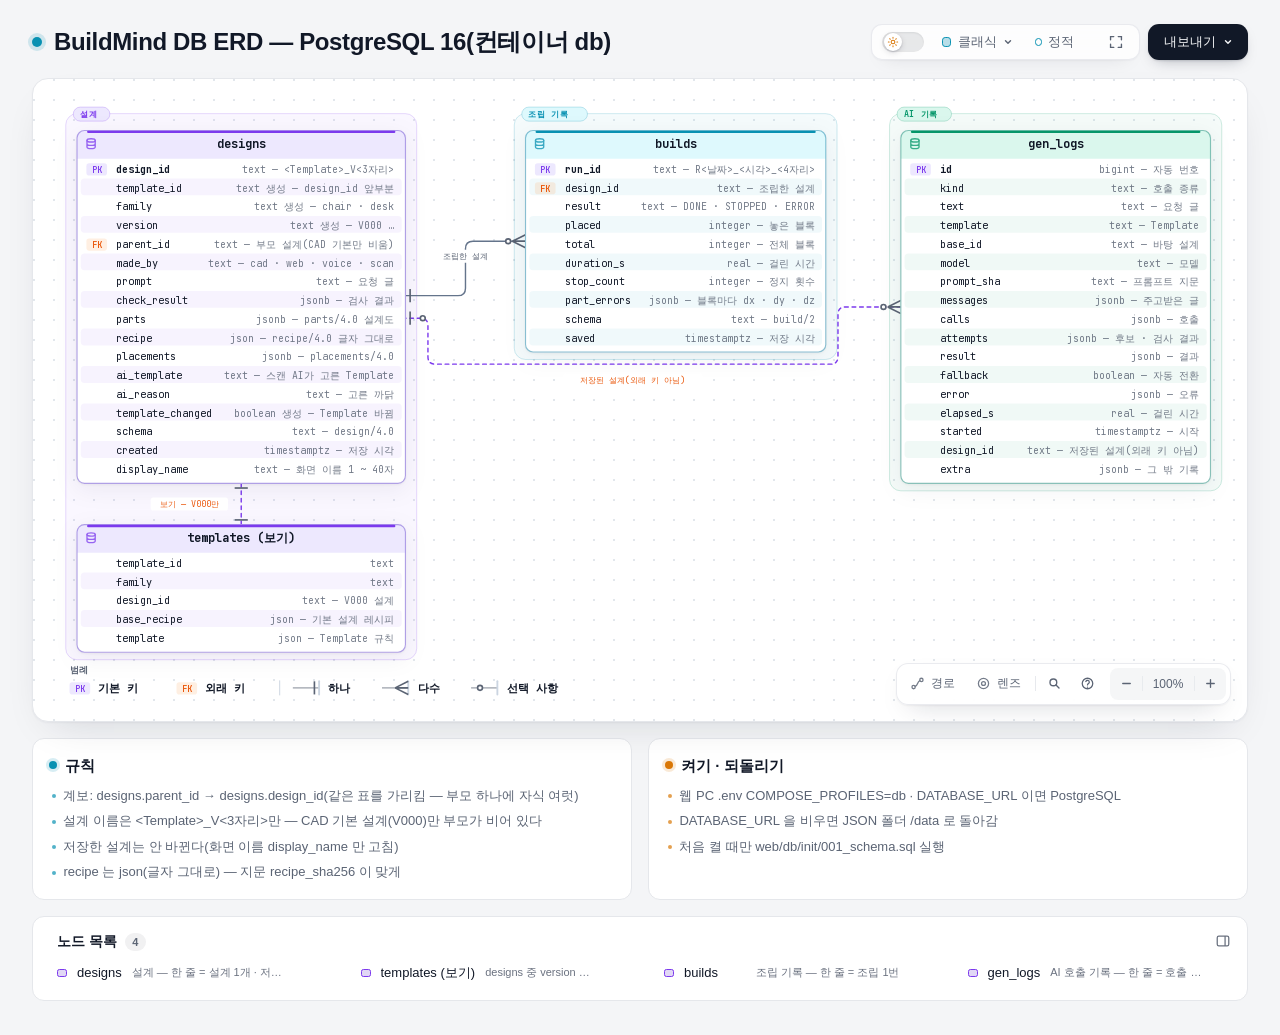
==== docs/images/archify/DB_ERD_v1_101519.html @ 55f2cf5f "docs: 아키파이(archify) 그림 3장 — 시스템 아키텍처(노드 · 토픽) · DB ERD · MQTT 토픽 흐름 (10/15 19시대 PL 승인) 브라우저로 여는 인터랙티" ====
<!DOCTYPE html>
<html lang="ko" data-theme="dark" data-preset="classic">
<head>
  <meta charset="UTF-8">
  <meta name="viewport" content="width=device-width, initial-scale=1.0">
  <meta name="generator" content="archify 3.1.0">
  <meta name="archify-reader-contract" content="declared-wide-v1">
  <title>BuildMind DB ERD — PostgreSQL 16(컨테이너 db) 다이어그램</title>
  <script>
    // Resolve the theme before first paint so light-preference users don't
    // see a dark flash. The toolbar script below re-applies with UI state.
    (function () {
      try {
        var theme = null;
        try {
          var param = new URLSearchParams(window.location.search).get('theme');
          if (param === 'light' || param === 'dark') theme = param;
          if (new URLSearchParams(window.location.search).get('embed') === '1') {
            document.documentElement.setAttribute('data-embed', 'true');
          }
          if (new URLSearchParams(window.location.search).get('present') === '1') {
            document.documentElement.setAttribute('data-present', 'true');
          }
        } catch (_) {}
        if (!theme) {
          try { theme = localStorage.getItem('archify-theme'); } catch (_) {}
        }
        if (theme !== 'light' && theme !== 'dark') {
          theme = window.matchMedia('(prefers-color-scheme: light)').matches ? 'light' : 'dark';
        }
        document.documentElement.setAttribute('data-theme', theme);
      } catch (_) {}
    })();
  </script>
  <style id="archify-fonts">
/*
JetBrains Mono variable WOFF2 subsets from Google Fonts service revision v24.
These fixed bytes are shared by the viewer and its SVG/raster exports.
No local() source: an installed copy must not override the bundled font.
Uncovered characters (including CJK) still use the system fallback stack.
Upstream: https://github.com/JetBrains/JetBrainsMono

cyrillic-ext    1664 bytes  sha256 9343de2ca5d9549f792e7962375af8efb0f320c7643bfd36c884b5a30e5c396f
cyrillic        8892 bytes  sha256 4995a9a43ac659ec32fcd8b463755cd6a07b31a6e6b3894a6a153b661cf490e2
greek           6800 bytes  sha256 49c3da6c9a2b279b0f1f860f5cfb1f5dc38d88a5c7be9c9b1837bbc4e3db6111
vietnamese      5872 bytes  sha256 d44eb1936043a56038eb02dd70b243f379bef65783f94ec12f277550720411f1
latin-ext      11596 bytes  sha256 9c38cb2d0d2d93c1ee6e21fa78db76f13ea7e15e15cc64214c7ca89b6aaa35c4
latin          31340 bytes  sha256 2c32b9b3ee358c119e210f6f5195f9bd34894d78a785ff2e95d60e718e400af4

Copyright 2020 The JetBrains Mono Project Authors (https://github.com/JetBrains/JetBrainsMono)

This Font Software is licensed under the SIL Open Font License, Version 1.1.
This license is copied below, and is also available with a FAQ at:
https://openfontlicense.org


-----------------------------------------------------------
SIL OPEN FONT LICENSE Version 1.1 - 26 February 2007
-----------------------------------------------------------

PREAMBLE
The goals of the Open Font License (OFL) are to stimulate worldwide
development of collaborative font projects, to support the font creation
efforts of academic and linguistic communities, and to provide a free and
open framework in which fonts may be shared and improved in partnership
with others.

The OFL allows the licensed fonts to be used, studied, modified and
redistributed freely as long as they are not sold by themselves. The
fonts, including any derivative works, can be bundled, embedded,
redistributed and/or sold with any software provided that any reserved
names are not used by derivative works. The fonts and derivatives,
however, cannot be released under any other type of license. The
requirement for fonts to remain under this license does not apply
to any document created using the fonts or their derivatives.

DEFINITIONS
"Font Software" refers to the set of files released by the Copyright
Holder(s) under this license and clearly marked as such. This may
include source files, build scripts and documentation.

"Reserved Font Name" refers to any names specified as such after the
copyright statement(s).

"Original Version" refers to the collection of Font Software components as
distributed by the Copyright Holder(s).

"Modified Version" refers to any derivative made by adding to, deleting,
or substituting -- in part or in whole -- any of the components of the
Original Version, by changing formats or by porting the Font Software to a
new environment.

"Author" refers to any designer, engineer, programmer, technical
writer or other person who contributed to the Font Software.

PERMISSION & CONDITIONS
Permission is hereby granted, free of charge, to any person obtaining
a copy of the Font Software, to use, study, copy, merge, embed, modify,
redistribute, and sell modified and unmodified copies of the Font
Software, subject to the following conditions:

1) Neither the Font Software nor any of its individual components,
in Original or Modified Versions, may be sold by itself.

2) Original or Modified Versions of the Font Software may be bundled,
redistributed and/or sold with any software, provided that each copy
contains the above copyright notice and this license. These can be
included either as stand-alone text files, human-readable headers or
in the appropriate machine-readable metadata fields within text or
binary files as long as those fields can be easily viewed by the user.

3) No Modified Version of the Font Software may use the Reserved Font
Name(s) unless explicit written permission is granted by the corresponding
Copyright Holder. This restriction only applies to the primary font name as
presented to the users.

4) The name(s) of the Copyright Holder(s) or the Author(s) of the Font
Software shall not be used to promote, endorse or advertise any
Modified Version, except to acknowledge the contribution(s) of the
Copyright Holder(s) and the Author(s) or with their explicit written
permission.

5) The Font Software, modified or unmodified, in part or in whole,
must be distributed entirely under this license, and must not be
distributed under any other license. The requirement for fonts to
remain under this license does not apply to any document created
using the Font Software.

TERMINATION
This license becomes null and void if any of the above conditions are
not met.

DISCLAIMER
THE FONT SOFTWARE IS PROVIDED "AS IS", WITHOUT WARRANTY OF ANY KIND,
EXPRESS OR IMPLIED, INCLUDING BUT NOT LIMITED TO ANY WARRANTIES OF
MERCHANTABILITY, FITNESS FOR A PARTICULAR PURPOSE AND NONINFRINGEMENT
OF COPYRIGHT, PATENT, TRADEMARK, OR OTHER RIGHT. IN NO EVENT SHALL THE
COPYRIGHT HOLDER BE LIABLE FOR ANY CLAIM, DAMAGES OR OTHER LIABILITY,
INCLUDING ANY GENERAL, SPECIAL, INDIRECT, INCIDENTAL, OR CONSEQUENTIAL
DAMAGES, WHETHER IN AN ACTION OF CONTRACT, TORT OR OTHERWISE, ARISING
FROM, OUT OF THE USE OR INABILITY TO USE THE FONT SOFTWARE OR FROM
OTHER DEALINGS IN THE FONT SOFTWARE.
*/
    /* cyrillic-ext */
    @font-face { font-family: 'JetBrains Mono'; font-style: normal; font-weight: 400 800; font-display: swap;
      src: url([data-uri]) format('woff2');
      unicode-range: U+0460-052F, U+1C80-1C8A, U+20B4, U+2DE0-2DFF, U+A640-A69F, U+FE2E-FE2F; }
    /* cyrillic */
    @font-face { font-family: 'JetBrains Mono'; font-style: normal; font-weight: 400 800; font-display: swap;
      src: url([data-uri]) format('woff2');
      unicode-range: U+0301, U+0400-045F, U+0490-0491, U+04B0-04B1, U+2116; }
    /* greek */
    @font-face { font-family: 'JetBrains Mono'; font-style: normal; font-weight: 400 800; font-display: swap;
      src: url([data-uri]) format('woff2');
      unicode-range: U+0370-0377, U+037A-037F, U+0384-038A, U+038C, U+038E-03A1, U+03A3-03FF; }
    /* vietnamese */
    @font-face { font-family: 'JetBrains Mono'; font-style: normal; font-weight: 400 800; font-display: swap;
      src: url([data-uri]) format('woff2');
      unicode-range: U+0102-0103, U+0110-0111, U+0128-0129, U+0168-0169, U+01A0-01A1, U+01AF-01B0, U+0300-0301, U+0303-0304, U+0308-0309, U+0323, U+0329, U+1EA0-1EF9, U+20AB; }
    /* latin-ext */
    @font-face { font-family: 'JetBrains Mono'; font-style: normal; font-weight: 400 800; font-display: swap;
      src: url([data-uri]) format('woff2');
      unicode-range: U+0100-02BA, U+02BD-02C5, U+02C7-02CC, U+02CE-02D7, U+02DD-02FF, U+0304, U+0308, U+0329, U+1D00-1DBF, U+1E00-1E9F, U+1EF2-1EFF, U+2020, U+20A0-20AB, U+20AD-20C0, U+2113, U+2C60-2C7F, U+A720-A7FF; }
    /* latin */
    @font-face { font-family: 'JetBrains Mono'; font-style: normal; font-weight: 400 800; font-display: swap;
      src: url([data-uri]) format('woff2');
      unicode-range: U+0000-00FF, U+0131, U+0152-0153, U+02BB-02BC, U+02C6, U+02DA, U+02DC, U+0304, U+0308, U+0329, U+2000-206F, U+20AC, U+2122, U+2191, U+2193, U+2212, U+2215, U+FEFF, U+FFFD; }
  </style>
  <style>
    /* ==========================================================
       THEME VARIABLES — switch by toggling [data-theme] on <html>
       ========================================================== */
    :root,
    [data-theme="dark"] {
      --bg: #020617;
      --grid: #1e293b;
      --canvas-dot: rgba(148, 163, 184, 0.16);
      --text: #ffffff;
      --text-muted: #94a3b8;
      --text-dim: #475569;
      /* UI chrome and menu hints need more contrast than SVG .t-dim accents */
      --text-faint: #7d8da1;

      --panel: rgba(15, 23, 42, 0.5);
      --panel-border: #1e293b;
      --lane-fill: rgba(15, 23, 42, 0.22);
      --lane-stroke: #334155;

      --arrow: #94a3b8;
      --arrow-emphasis: #34d399;

      /* Opaque mask color used behind semi-transparent component fills
         so the arrows drawn underneath are properly hidden. */
      --mask: #0f172a;

      --frontend-fill:    rgba(8, 51, 68, 0.4);
      --frontend-stroke:  #22d3ee;
      --backend-fill:     rgba(6, 78, 59, 0.4);
      --backend-stroke:   #34d399;
      --database-fill:    rgba(76, 29, 149, 0.4);
      --database-stroke:  #a78bfa;
      --cloud-fill:       rgba(120, 53, 15, 0.3);
      --cloud-stroke:     #fbbf24;
      --security-fill:    rgba(136, 19, 55, 0.4);
      --security-stroke:  #fb7185;
      --messagebus-fill:  rgba(251, 146, 60, 0.3);
      --messagebus-stroke:#fb923c;
      --external-fill:    rgba(30, 41, 59, 0.5);
      --external-stroke:  #94a3b8;

      --toolbar-bg:       rgba(15, 23, 42, 0.8);
      --toolbar-border:   #334155;
      --toolbar-text:     #e2e8f0;
      --toolbar-hover:    rgba(15, 23, 42, 0.95);
      --toolbar-menu-bg:  #0f172a;
    }

    [data-theme="light"] {
      --bg: #f4f5f7;
      --grid: #e9edf2;
      --canvas-dot: #e2e7ec;
      --text: #111827;
      --text-muted: #5b6474;
      --text-dim: #9aa3b2;
      --text-faint: #6b7280;

      --panel: #ffffff;
      --panel-border: #e5e7eb;
      --lane-fill: rgba(248, 250, 252, 0.65);
      --lane-stroke: #cbd5e1;

      --arrow: #64748b;
      --arrow-emphasis: #059669;

      --mask: #ffffff;

      --frontend-fill: rgba(34, 211, 238, 0.15);
      --frontend-stroke: #0891b2;
      --backend-fill: rgba(52, 211, 153, 0.18);
      --backend-stroke: #059669;
      --database-fill: rgba(167, 139, 250, 0.2);
      --database-stroke: #7c3aed;
      --cloud-fill: rgba(251, 191, 36, 0.18);
      --cloud-stroke: #d97706;
      --security-fill: rgba(251, 113, 133, 0.15);
      --security-stroke: #e11d48;
      --messagebus-fill: rgba(251, 146, 60, 0.15);
      --messagebus-stroke: #ea580c;
      --external-fill: rgba(148, 163, 184, 0.18);
      --external-stroke: #64748b;

      --toolbar-bg:       rgba(255, 255, 255, 0.92);
      --toolbar-border:   #cbd5e1;
      --toolbar-text:     #334155;
      --toolbar-hover:    #ffffff;
      --toolbar-menu-bg:  #ffffff;
    }

    /* ==========================================================
       SIGNAL FLOW — an opt-in, motion-forward visual preset.
       The variables also target a standalone exported SVG, whose
       root carries data-preset and data-theme directly.
       ========================================================== */
    [data-preset="signal-flow"][data-theme="dark"] {
      --bg: #030711;
      --grid: #15233a;
      --panel: rgba(6, 14, 28, 0.78);
      --panel-border: #1d3350;
      --lane-fill: rgba(9, 22, 40, 0.5);
      --lane-stroke: #2c4564;
      --text: #f5fbff;
      --text-muted: #9eb0c7;
      --text-dim: #52667f;
      --text-faint: #7890ad;
      --mask: #07101e;
      --frontend-fill: rgba(6, 182, 212, 0.14);
      --frontend-stroke: #67e8f9;
      --backend-fill: rgba(16, 185, 129, 0.14);
      --backend-stroke: #5eead4;
      --database-fill: rgba(139, 92, 246, 0.16);
      --database-stroke: #c4b5fd;
      --cloud-fill: rgba(245, 158, 11, 0.13);
      --cloud-stroke: #fcd34d;
      --security-fill: rgba(244, 63, 94, 0.13);
      --security-stroke: #fda4af;
      --messagebus-fill: rgba(249, 115, 22, 0.13);
      --messagebus-stroke: #fdba74;
      --external-fill: rgba(71, 85, 105, 0.24);
      --external-stroke: #a5b4c7;
      --arrow: #7890ad;
      --arrow-emphasis: #2dd4bf;
      --toolbar-bg: rgba(7, 16, 30, 0.86);
      --toolbar-border: #29415f;
      --toolbar-menu-bg: #07101e;
    }

    [data-preset="signal-flow"][data-theme="light"] {
      --bg: #f4f9fc;
      --grid: #d4e5ee;
      --panel: rgba(255, 255, 255, 0.82);
      --panel-border: #bfd5e2;
      --lane-fill: rgba(232, 243, 248, 0.62);
      --lane-stroke: #a9c5d5;
      --text: #102638;
      --text-muted: #587287;
      --text-dim: #8aa2b4;
      --text-faint: #668397;
      --mask: #ffffff;
      --frontend-fill: rgba(6, 182, 212, 0.09);
      --frontend-stroke: #0789a1;
      --backend-fill: rgba(5, 150, 105, 0.09);
      --backend-stroke: #087f69;
      --database-fill: rgba(124, 58, 237, 0.09);
      --database-stroke: #7254c7;
      --cloud-fill: rgba(217, 119, 6, 0.08);
      --cloud-stroke: #b9670b;
      --security-fill: rgba(225, 29, 72, 0.08);
      --security-stroke: #c53a59;
      --messagebus-fill: rgba(234, 88, 12, 0.08);
      --messagebus-stroke: #c65f27;
      --external-fill: rgba(100, 116, 139, 0.1);
      --external-stroke: #607a8c;
      --arrow: #7b97aa;
      --arrow-emphasis: #0d9488;
    }

    /* ==========================================================
       BLUEPRINT — a review-first drafting preset for deployment,
       infrastructure, and technical design documentation. It keeps
       the same semantic palette and geometry while trading glow for
       precise grid contrast, squared materials, and drafting marks.
       ========================================================== */
    [data-preset="blueprint"][data-theme="dark"] {
      --bg: #06131f;
      --grid: #17425a;
      --panel: rgba(7, 27, 43, 0.9);
      --panel-border: #27627f;
      --lane-fill: rgba(10, 43, 66, 0.36);
      --lane-stroke: #34799a;
      --text: #e3f6ff;
      --text-muted: #91b8ca;
      --text-dim: #557e92;
      --text-faint: #739caf;
      --mask: #0a2031;
      --frontend-fill: rgba(26, 157, 193, 0.14);
      --frontend-stroke: #66d9ef;
      --backend-fill: rgba(31, 155, 124, 0.13);
      --backend-stroke: #69dfbd;
      --database-fill: rgba(120, 105, 196, 0.14);
      --database-stroke: #b4a8ff;
      --cloud-fill: rgba(197, 145, 43, 0.13);
      --cloud-stroke: #ffd166;
      --security-fill: rgba(199, 76, 104, 0.13);
      --security-stroke: #ff8da1;
      --messagebus-fill: rgba(207, 112, 49, 0.13);
      --messagebus-stroke: #ffad66;
      --external-fill: rgba(84, 119, 139, 0.18);
      --external-stroke: #a7cad9;
      --arrow: #78a3b7;
      --arrow-emphasis: #64dfc1;
      --toolbar-bg: rgba(7, 28, 45, 0.92);
      --toolbar-border: #34799a;
      --toolbar-text: #d8f3ff;
      --toolbar-hover: rgba(18, 58, 83, 0.95);
      --toolbar-menu-bg: #0a2031;
    }

    [data-preset="blueprint"][data-theme="light"] {
      --bg: #edf7fa;
      --grid: #b5d5e1;
      --panel: rgba(249, 253, 255, 0.94);
      --panel-border: #78aabd;
      --lane-fill: rgba(210, 232, 240, 0.42);
      --lane-stroke: #83b2c4;
      --text: #123344;
      --text-muted: #4e7486;
      --text-dim: #86a6b4;
      --text-faint: #668c9d;
      --mask: #f9fdff;
      --frontend-fill: rgba(8, 145, 178, 0.08);
      --frontend-stroke: #087f9c;
      --backend-fill: rgba(5, 128, 101, 0.08);
      --backend-stroke: #08755f;
      --database-fill: rgba(100, 75, 180, 0.08);
      --database-stroke: #6757a8;
      --cloud-fill: rgba(181, 120, 15, 0.08);
      --cloud-stroke: #a86609;
      --security-fill: rgba(190, 48, 80, 0.07);
      --security-stroke: #b32f50;
      --messagebus-fill: rgba(196, 81, 22, 0.07);
      --messagebus-stroke: #b65120;
      --external-fill: rgba(79, 112, 128, 0.08);
      --external-stroke: #506f7e;
      --arrow: #6d93a5;
      --arrow-emphasis: #087f69;
      --toolbar-bg: rgba(247, 252, 254, 0.94);
      --toolbar-border: #8ab5c5;
      --toolbar-text: #294f61;
      --toolbar-hover: #ffffff;
      --toolbar-menu-bg: #f9fdff;
    }

    /* ==========================================================
       EDITORIAL — a warm, publication-minded preset for design
       reviews, launch notes, and documentation. The diagram keeps
       the same semantic palette and exact geometry, but trades
       software chrome for paper, ink, ruled structure, and one
       restrained vermilion accent.
       ========================================================== */
    [data-preset="editorial"][data-theme="dark"] {
      --bg: #181611;
      --grid: #39342a;
      --panel: rgba(35, 31, 24, 0.96);
      --panel-border: #625a4a;
      --lane-fill: rgba(52, 46, 35, 0.46);
      --lane-stroke: #726957;
      --text: #f4eddf;
      --text-muted: #b9ae9b;
      --text-dim: #776e60;
      --text-faint: #9d917e;
      --mask: #231f18;
      --frontend-fill: rgba(43, 133, 142, 0.16);
      --frontend-stroke: #7fc6c7;
      --backend-fill: rgba(63, 132, 92, 0.16);
      --backend-stroke: #8fc29e;
      --database-fill: rgba(117, 91, 141, 0.17);
      --database-stroke: #c0a4d0;
      --cloud-fill: rgba(170, 119, 49, 0.16);
      --cloud-stroke: #d8ad68;
      --security-fill: rgba(157, 69, 65, 0.17);
      --security-stroke: #df9085;
      --messagebus-fill: rgba(174, 79, 42, 0.16);
      --messagebus-stroke: #df946f;
      --external-fill: rgba(126, 115, 96, 0.18);
      --external-stroke: #b8ad99;
      --arrow: #948978;
      --arrow-emphasis: #dd6b3d;
      --toolbar-bg: rgba(35, 31, 24, 0.92);
      --toolbar-border: #625a4a;
      --toolbar-text: #eee5d5;
      --toolbar-hover: #302a20;
      --toolbar-menu-bg: #231f18;
    }

    [data-preset="editorial"][data-theme="light"] {
      --bg: #f2eee5;
      --grid: #d8d0c2;
      --panel: rgba(251, 248, 241, 0.97);
      --panel-border: #c4b9a6;
      --lane-fill: rgba(229, 221, 207, 0.42);
      --lane-stroke: #b8aa94;
      --text: #242018;
      --text-muted: #6f6658;
      --text-dim: #a09788;
      --text-faint: #817767;
      --mask: #fbf8f1;
      --frontend-fill: rgba(31, 117, 126, 0.09);
      --frontend-stroke: #287e84;
      --backend-fill: rgba(42, 119, 75, 0.09);
      --backend-stroke: #397b53;
      --database-fill: rgba(105, 75, 130, 0.09);
      --database-stroke: #765d86;
      --cloud-fill: rgba(157, 103, 31, 0.1);
      --cloud-stroke: #9a671f;
      --security-fill: rgba(153, 58, 52, 0.09);
      --security-stroke: #9e463f;
      --messagebus-fill: rgba(182, 70, 27, 0.09);
      --messagebus-stroke: #ad4b25;
      --external-fill: rgba(101, 91, 75, 0.09);
      --external-stroke: #746b5e;
      --arrow: #8a806f;
      --arrow-emphasis: #bb4c23;
      --toolbar-bg: rgba(251, 248, 241, 0.94);
      --toolbar-border: #c4b9a6;
      --toolbar-text: #40392f;
      --toolbar-hover: #fffdf8;
      --toolbar-menu-bg: #fbf8f1;
    }

    * { margin: 0; padding: 0; box-sizing: border-box; }

    body {
      --archify-page-top: 2rem;
      font-family: -apple-system, BlinkMacSystemFont, 'Segoe UI', 'PingFang SC', 'Hiragino Sans GB', 'Microsoft YaHei', 'Noto Sans CJK SC', 'Noto Sans', Roboto, 'Helvetica Neue', Arial, sans-serif;
      -webkit-font-smoothing: antialiased;
      background: var(--bg);
      min-height: 100vh;
      padding: var(--archify-page-top) 2rem 2rem;
      color: var(--text);
      /* Theme surfaces change together; animating the page background leaves it
         visibly out of sync with the SVG and panel for the first 200ms. */
    }

    html[data-preset="signal-flow"] body {
      background-image:
        radial-gradient(circle at 18% -8%, rgba(34, 211, 238, 0.14), transparent 34rem),
        radial-gradient(circle at 92% 18%, rgba(139, 92, 246, 0.12), transparent 30rem);
      background-attachment: fixed;
    }
    html[data-preset="signal-flow"][data-theme="light"] body {
      background-image:
        radial-gradient(circle at 18% -8%, rgba(6, 182, 212, 0.12), transparent 34rem),
        radial-gradient(circle at 92% 18%, rgba(139, 92, 246, 0.08), transparent 30rem);
    }
    html[data-preset="blueprint"] body {
      background-image:
        linear-gradient(var(--grid) 1px, transparent 1px),
        linear-gradient(90deg, var(--grid) 1px, transparent 1px);
      background-size: 32px 32px;
      background-position: -1px -1px;
      background-attachment: fixed;
    }
    html[data-preset="editorial"] body {
      background-image:
        linear-gradient(90deg, transparent 0, transparent 5.4rem, color-mix(in srgb, var(--security-stroke) 18%, transparent) 5.4rem, color-mix(in srgb, var(--security-stroke) 18%, transparent) calc(5.4rem + 1px), transparent calc(5.4rem + 1px)),
        repeating-linear-gradient(0deg, transparent 0, transparent 31px, color-mix(in srgb, var(--grid) 36%, transparent) 31px, color-mix(in srgb, var(--grid) 36%, transparent) 32px);
      background-attachment: fixed;
    }

    /* Gallery/embed mode keeps the generated artifact as the source of truth
       while presenting only its diagram surface inside a proof card. */
    html[data-embed="true"] body {
      min-height: 0;
      padding: 0;
      overflow: hidden;
      background: var(--bg);
      background-image: none;
    }
    html[data-embed="true"] .toolbar,
    html[data-embed="true"] .header,
    html[data-embed="true"] .cards,
    html[data-embed="true"] .diagram-nav,
    html[data-embed="true"] .overview-map,
    html[data-embed="true"] .focus-chip,
    html[data-embed="true"] .route-probe,
    html[data-embed="true"] .semantic-lens,
    html[data-embed="true"] .diagram-guide,
    html[data-embed="true"] .node-finder,
    html[data-embed="true"] .node-outline { display: none !important; }
    html[data-embed="true"] .container { max-width: none; }
    html[data-embed="true"] .diagram-container {
      padding: 0.5rem;
      border: 0;
      border-radius: 0;
      box-shadow: none;
    }
    html[data-embed="true"] .diagram-container svg { min-width: 0; }

    /* Presentation Stage is a viewer-only layer: it gives the live diagram
       the viewport while keeping guided views, theme, focus, and exports real.
       Embed mode wins when both query parameters are present. */
    html[data-present="true"]:not([data-embed="true"]) body {
      --archify-page-top: 1rem;
      height: 100dvh;
      min-height: 0;
      padding: 1rem;
      overflow: hidden;
    }
    html[data-present="true"]:not([data-embed="true"]) .container {
      display: flex;
      flex-direction: column;
      gap: 0.75rem;
      width: 100%;
      max-width: none;
      height: calc(100dvh - 2rem);
    }
    html[data-present="true"]:not([data-embed="true"]) .header {
      flex: none;
      min-width: 0;
      margin: 0;
      padding-right: 23rem;
    }
    html[data-present="true"]:not([data-embed="true"]) .header-row { margin-bottom: 0.25rem; }
    html[data-present="true"]:not([data-embed="true"]) .subtitle {
      overflow: hidden;
      text-overflow: ellipsis;
      white-space: nowrap;
    }

    html[data-present="true"]:not([data-embed="true"]) .diagram-container {
      display: flex;
      flex: 1 1 auto;
      align-items: center;
      justify-content: center;
      min-height: 0;
      padding: 0.75rem;
      padding-bottom: calc(0.75rem + var(--archify-nav-reserve));
    }
    html[data-present="true"]:not([data-embed="true"]) .diagram-container > svg {
      flex: 1 1 auto;
      height: 100%;
      min-height: 0;
      width: 100%;
      min-width: 0;
    }
    html[data-present="true"]:not([data-embed="true"]) .cards { display: none; }
    html[data-present="true"]:not([data-embed="true"]) #btn-present {
      border-color: var(--frontend-stroke);
      color: var(--frontend-stroke);
    }

    /* The reader owns only the outer scale. Compact automatic sequences fit at
       their authored text size or larger. Long sequences and waterfall rows
       favor reading width and page scroll; other diagrams keep height fitting.
       Small automatic canvases retain a modest scale inside a usable shell.
       Every strategy preserves the authored SVG/viewBox and semantic geometry. */
    .container {
      width: 100%;
      max-width: var(--archify-reader-width, 1440px);
      margin: 0 auto;
    }
    html[data-reader-area="true"] .diagram-container {
      min-height: var(--archify-diagram-min-height);
      display: flex;
      align-items: center;
    }
    html[data-reader-area="true"] .diagram-container > svg { flex-shrink: 0; }
    /* The original SVG legend can use the outer corner while the capped or fitted
       diagram stays centered. The container still clips all outer paint. */
    .diagram-container:has([data-reader-legend-corner]) > svg { overflow: visible; }
    .diagram-container [data-reader-legend-corner] {
      transform-origin: 0 0;
      transform-box: view-box;
      transform: var(--archify-reader-legend-transform);
    }
    html[data-reader-narrow="true"]:not([data-present="true"]) .diagram-container > svg {
      min-width: 0;
      max-width: var(--archify-diagram-max-width);
      margin-inline: auto;
    }
    @media (min-width: 768px) and (max-height: 920px) {
      .header { margin-bottom: 1rem; }
      .diagram-container { padding: 1rem; }
      .cards { margin-top: 1rem; }
      .card { padding: 1rem; }
    }

    .header { margin-bottom: 1.5rem; padding-right: 29.5rem; }

    html[data-preset="signal-flow"] .header,
    html[data-preset="blueprint"] .header,
    html[data-preset="editorial"] .header { padding-right: 29.5rem; }

    .header-row {
      display: flex;
      align-items: center;
      gap: 0.75rem;
      min-height: 2.75rem;
      margin-bottom: 0.25rem;
    }

    .pulse-dot {
      flex: none;
      width: 10px;
      height: 10px;
      background: var(--frontend-stroke);
      border-radius: 50%;
      box-shadow: 0 0 0 4px color-mix(in srgb, var(--frontend-stroke) 16%, transparent);
      animation: none;
    }

    html[data-motion-capable="true"] .pulse-dot { animation: pulse 2s infinite; }

    @keyframes pulse {
      0%, 100% { opacity: 1; }
      50% { opacity: 0.5; }
    }

    h1 {
      font-size: 1.5rem;
      font-weight: 650;
      line-height: 1.25;
      letter-spacing: -0.015em;
    }

    .subtitle {
      color: var(--text-muted);
      font-size: 0.875rem;
      line-height: 1.55;
      margin-left: 1.375rem;
    }

    html[data-preset="signal-flow"] .header-row::after {
      content: attr(data-preset-badge-signal-flow);
      flex: none;
      margin-left: 0.25rem;
      color: var(--frontend-stroke);
      border: 1px solid var(--frontend-stroke);
      border-radius: 999px;
      padding: 0.28rem 0.6rem;
      font-size: 0.625rem;
      letter-spacing: 0.12em;
      opacity: 0.82;
      box-shadow: 0 0 20px rgba(34, 211, 238, 0.12);
      white-space: nowrap;
    }

    html[data-preset="blueprint"] .pulse-dot {
      width: 10px;
      height: 10px;
      border: 1px solid var(--frontend-stroke);
      border-radius: 1px;
      background: transparent;
      box-shadow: inset 0 0 0 2px var(--bg);
      transform: rotate(45deg);
      animation: none;
    }
    html[data-preset="blueprint"] .header-row::after {
      content: attr(data-preset-badge-blueprint);
      flex: none;
      margin-left: 0.25rem;
      padding: 0.28rem 0.55rem;
      border-top: 1px solid var(--frontend-stroke);
      border-bottom: 1px solid var(--frontend-stroke);
      color: var(--frontend-stroke);
      font-size: 0.5625rem;
      font-weight: 700;
      letter-spacing: 0.14em;
      white-space: nowrap;
    }

    html[data-preset="editorial"] h1,
    html[data-preset="editorial"] .card h3 {
      font-family: Georgia, 'Times New Roman', 'Songti SC', STSong, serif;
      letter-spacing: -0.02em;
    }
    html[data-preset="editorial"] h1 { font-size: 1.72rem; font-weight: 600; }
    html[data-preset="editorial"] .pulse-dot {
      width: 9px;
      height: 9px;
      border: 1px solid var(--arrow-emphasis);
      border-radius: 0;
      background: var(--arrow-emphasis);
      box-shadow: 0 0 0 3px color-mix(in srgb, var(--arrow-emphasis) 14%, transparent);
      transform: rotate(45deg);
      animation: none;
    }
    html[data-preset="editorial"] .header-row::after {
      content: attr(data-preset-badge-editorial);
      flex: none;
      margin-left: 0.25rem;
      padding: 0.32rem 0 0.24rem;
      border-bottom: 2px solid var(--arrow-emphasis);
      color: var(--arrow-emphasis);
      font-family: Georgia, 'Times New Roman', serif;
      font-size: 0.625rem;
      font-style: italic;
      font-weight: 600;
      letter-spacing: 0.08em;
      white-space: nowrap;
    }

    .diagram-container {
      --archify-nav-reserve: 0px;
      background: var(--panel);
      border-radius: 1rem;
      border: 1px solid var(--panel-border);
      box-shadow: 0 1px 2px rgba(15, 23, 42, 0.04), 0 16px 40px -20px rgba(15, 23, 42, 0.18);
      padding: 1.5rem;
      padding-bottom: calc(1.5rem + var(--archify-nav-reserve));
      overflow: hidden;
      position: relative;
    }

    html[data-preset="signal-flow"] .diagram-container {
      position: relative;
      overflow: hidden;
      background: linear-gradient(180deg, rgba(8, 20, 38, 0.82), rgba(3, 8, 18, 0.94));
      box-shadow: inset 0 1px 0 rgba(255, 255, 255, 0.04), 0 28px 80px rgba(0, 0, 0, 0.34);
    }
    html[data-preset="signal-flow"][data-theme="light"] .diagram-container {
      background: linear-gradient(180deg, rgba(255, 255, 255, 0.9), rgba(237, 246, 250, 0.94));
      box-shadow: inset 0 1px 0 rgba(255, 255, 255, 0.72), 0 24px 60px rgba(45, 78, 99, 0.12);
    }
    html[data-preset="blueprint"] .diagram-container {
      border-color: var(--panel-border);
      border-radius: 0.35rem;
      background: var(--panel);
      box-shadow:
        inset 0 0 0 1px color-mix(in srgb, var(--panel-border) 34%, transparent),
        0 18px 48px rgba(0, 0, 0, 0.16);
    }
    html[data-preset="blueprint"] .diagram-container::after {
      content: "";
      position: absolute;
      z-index: 10;
      inset: 0.7rem;
      pointer-events: none;
      background:
        linear-gradient(var(--frontend-stroke), var(--frontend-stroke)) left top / 1.35rem 1px no-repeat,
        linear-gradient(var(--frontend-stroke), var(--frontend-stroke)) left top / 1px 1.35rem no-repeat,
        linear-gradient(var(--frontend-stroke), var(--frontend-stroke)) right top / 1.35rem 1px no-repeat,
        linear-gradient(var(--frontend-stroke), var(--frontend-stroke)) right top / 1px 1.35rem no-repeat,
        linear-gradient(var(--frontend-stroke), var(--frontend-stroke)) left bottom / 1.35rem 1px no-repeat,
        linear-gradient(var(--frontend-stroke), var(--frontend-stroke)) left bottom / 1px 1.35rem no-repeat,
        linear-gradient(var(--frontend-stroke), var(--frontend-stroke)) right bottom / 1.35rem 1px no-repeat,
        linear-gradient(var(--frontend-stroke), var(--frontend-stroke)) right bottom / 1px 1.35rem no-repeat;
      opacity: 0.58;
    }
    html[data-preset="editorial"] .diagram-container {
      overflow: hidden;
      border-color: var(--panel-border);
      border-radius: 0.38rem;
      background:
        linear-gradient(90deg, color-mix(in srgb, var(--security-fill) 58%, transparent), transparent 12%),
        var(--panel);
      box-shadow:
        0 1px 0 color-mix(in srgb, var(--text) 6%, transparent),
        0 18px 48px color-mix(in srgb, #000 19%, transparent);
    }
    html[data-preset="editorial"] .diagram-container::after {
      position: absolute;
      z-index: 10;
      top: 0.72rem;
      right: 1.25rem;
      padding: 0.2rem 0.52rem;
      border: 1px solid var(--panel-border);
      background: var(--panel);
      color: var(--arrow-emphasis);
      content: attr(data-preset-badge-editorial-plate);
      font-family: Georgia, 'Times New Roman', serif;
      font-size: 0.52rem;
      font-style: italic;
      font-weight: 600;
      letter-spacing: 0.09em;
      pointer-events: none;
    }
    html[data-embed="true"][data-preset="editorial"] .diagram-container::after { display: none; }
    html[data-motion-capable="true"][data-preset="signal-flow"][data-ambient-entry="running"] .diagram-container::before {
      content: "";
      position: absolute;
      inset: 0;
      pointer-events: none;
      background: linear-gradient(115deg, transparent 28%, rgba(103, 232, 249, 0.035) 48%, transparent 68%);
      transform: translateX(-70%);
      animation: archify-signal-scan 4.8s ease-in-out 1 both;
    }

    /* Motion Governor gives the reader a real static state and gives the
       strongest semantic action the only motion budget. Atmosphere resets to
       its authored base instead of freezing mid-cycle. Static artifacts never
       start a decorative pulse or scan. */
    html:not([data-motion-capable="true"]) svg[data-animation="trace"] [data-animate] {
      animation: none !important;
    }
    html:not([data-motion-capable="true"]) svg[data-animation="trace"] [data-graph-role="automatic-crossover"]:has(> [data-animate="edge"]) > [data-graph-role="automatic-crossover-underlay"] {
      animation: none !important;
    }
    html[data-motion="still"] .pulse-dot,
    html[data-motion="still"] .diagram-container::before,
    html[data-motion="still"] svg[data-animation="trace"] [data-animate],
    html[data-motion-owner] .pulse-dot,
    html[data-motion-owner] .diagram-container::before,
    html[data-motion-owner] svg[data-animation="trace"] [data-animate],
    html[data-embed="true"] .pulse-dot,
    html[data-embed="true"] .diagram-container::before,
    html[data-share-playback="true"] .pulse-dot,
    html[data-share-playback="true"] .diagram-container::before,
    html[data-document-hidden="true"] .pulse-dot,
    html[data-document-hidden="true"] .diagram-container::before,
    html[data-document-hidden="true"] svg[data-animation="trace"] [data-animate],
    html[data-motion="still"] svg[data-animation="trace"] [data-graph-role="automatic-crossover"]:has(> [data-animate="edge"]) > [data-graph-role="automatic-crossover-underlay"],
    html[data-motion-owner] svg[data-animation="trace"] [data-graph-role="automatic-crossover"]:has(> [data-animate="edge"]) > [data-graph-role="automatic-crossover-underlay"],
    html[data-embed="true"] svg[data-animation="trace"] [data-graph-role="automatic-crossover"]:has(> [data-animate="edge"]) > [data-graph-role="automatic-crossover-underlay"],
    html[data-share-playback="true"] svg[data-animation="trace"] [data-graph-role="automatic-crossover"]:has(> [data-animate="edge"]) > [data-graph-role="automatic-crossover-underlay"],
    html[data-document-hidden="true"] svg[data-animation="trace"] [data-graph-role="automatic-crossover"]:has(> [data-animate="edge"]) > [data-graph-role="automatic-crossover-underlay"] {
      animation: none !important;
    }
    html[data-motion="still"] .diagram-container::before,
    html[data-motion-owner] .diagram-container::before,
    html[data-embed="true"] .diagram-container::before,
    html[data-share-playback="true"] .diagram-container::before {
      opacity: 0;
    }
    html[data-motion="still"] .intent-trace-flow,
    html[data-motion="still"] .route-probe-flow,
    html[data-motion="still"] .route-journey-flow,
    html[data-motion="still"] .semantic-lens-flow,
    html[data-motion="still"] .diagram-guide,
    html[data-motion="still"] .overview-map-live,
    html[data-document-hidden="true"] .intent-trace-flow,
    html[data-document-hidden="true"] .route-probe-flow,
    html[data-document-hidden="true"] .route-journey-flow,
    html[data-document-hidden="true"] .semantic-lens-flow,
    html[data-document-hidden="true"] .diagram-guide,
    html[data-document-hidden="true"] .overview-map-live {
      animation: none !important;
    }

    html[data-motion="still"] .intent-trace-flow,
    html[data-motion="still"] .route-probe-flow {
      stroke-dasharray: none;
      stroke-dashoffset: 0;
      opacity: 0.72;
    }
    html[data-motion="still"] .route-journey-overlay,
    html[data-document-hidden="true"] .route-journey-overlay { display: none !important; }
    html[data-motion="still"] .relationship-pulse-overlay { display: none !important; }

    html[data-motion="still"] svg [data-node-id],
    html[data-motion="still"] svg [data-edge-from],
    html[data-motion="still"] svg [data-detail],
    html[data-motion="still"] svg [data-detail-anchor],
    html[data-motion="still"] svg [data-legend-hit],
    html[data-motion="still"] svg {
      transition: none !important;
    }

    svg {
      font-family: 'JetBrains Mono', ui-monospace, SFMono-Regular, Menlo, Consolas, 'DejaVu Sans Mono', 'Liberation Mono', 'Noto Sans Mono CJK SC', 'PingFang SC', 'Hiragino Sans GB', 'Microsoft YaHei', monospace;
      width: 100%;
      min-width: min(900px, 100%);
      display: block;
      transform-origin: 0 0;
      transition: transform 0.18s ease;
    }

    .diagram-container.is-camera-moving svg {
      transition: transform 0.42s cubic-bezier(0.22, 1, 0.36, 1);
    }
    .diagram-container.is-camera-transaction svg { transition: none; }
    .diagram-container.is-pannable { cursor: grab; }
    .diagram-container.is-panning { cursor: grabbing; user-select: none; }
    .diagram-container.is-panning svg { transition: none; }

    .diagram-nav {
      position: absolute;
      right: 1rem;
      bottom: 1rem;
      z-index: 12;
      translate: 0 calc(-1 * var(--archify-dock-lift, 0px));
      display: inline-flex;
      align-items: center;
      max-width: calc(100% - 2rem);
      padding: 0.25rem;
      gap: 0.0625rem;
      overflow-x: auto;
      border: 1px solid color-mix(in srgb, var(--panel-border) 80%, transparent);
      border-radius: 0.75rem;
      background: color-mix(in srgb, var(--panel) 84%, transparent);
      box-shadow: 0 1px 2px rgba(15, 23, 42, 0.05), 0 10px 28px -14px rgba(15, 23, 42, 0.28);
      backdrop-filter: blur(14px) saturate(1.2);
      scrollbar-width: none;
    }
    .diagram-nav::-webkit-scrollbar { display: none; }
    .diagram-nav button,
    .focus-chip button {
      border: 0;
      background: transparent;
      color: var(--toolbar-text);
      font: inherit;
      cursor: pointer;
    }
    .diagram-nav button {
      min-width: 2rem;
      height: 2rem;
      padding: 0 0.4rem;
      border-radius: 0.5rem;
      color: var(--text-muted);
      font-size: 0.75rem;
      font-weight: 500;
      letter-spacing: 0;
      transition: background 0.15s, color 0.15s;
    }
    .diagram-nav button:hover,
    .diagram-nav button:focus-visible {
      color: var(--text);
      background: color-mix(in srgb, var(--text) 6%, transparent);
    }
    .diagram-nav button:hover,
    .diagram-nav button:focus-visible,
    .focus-chip button:hover,
    .focus-chip button:focus-visible { background: var(--toolbar-hover); }
    .diagram-nav button:focus-visible,
    .focus-chip button:focus-visible {
      outline: 2px solid var(--frontend-stroke);
      outline-offset: 1px;
    }
    .diagram-nav button:disabled { opacity: 0.38; cursor: default; }
    /* The Guide stays on the ? shortcut; Map only earns dock space once the
       reader has zoomed past the full diagram (or opened it from the keyboard). */
    .diagram-nav button[hidden] { display: none; }
    .diagram-container:not(.is-pannable) #btn-overview-map:not([data-radar-requested]):not(:focus) { display: none; }
    .diagram-nav button:disabled:hover { background: transparent; }
    .diagram-nav #btn-route-probe,
    .diagram-nav #btn-overview-map,
    .diagram-nav #btn-semantic-lens {
      min-width: auto;
      padding-inline: 0.6rem;
      color: var(--text-muted);
      font-weight: 500;
    }
    .diagram-nav #btn-node-finder,
    .diagram-nav [data-view="out"] {
      position: relative;
      margin-left: 0.375rem;
    }
    .diagram-nav #btn-node-finder::before,
    .diagram-nav [data-view="out"]::before {
      position: absolute;
      top: 0.55rem;
      bottom: 0.55rem;
      left: -0.19rem;
      width: 1px;
      background: color-mix(in srgb, var(--panel-border) 90%, transparent);
      content: "";
      pointer-events: none;
    }
    .diagram-nav-icon {
      display: block;
      width: 0.95rem;
      height: 0.95rem;
      margin: auto;
      background: currentColor;
      -webkit-mask-position: center;
      -webkit-mask-repeat: no-repeat;
      -webkit-mask-size: contain;
      mask-position: center;
      mask-repeat: no-repeat;
      mask-size: contain;
    }
    .diagram-nav-icon.find {
      -webkit-mask-image: url("data:image/svg+xml,%3Csvg xmlns='http://www.w3.org/2000/svg' viewBox='0 0 20 20'%3E%3Ccircle cx='8.5' cy='8.5' r='4.5' fill='none' stroke='black' stroke-width='1.8'/%3E%3Cpath d='m12 12 4 4' fill='none' stroke='black' stroke-width='1.8' stroke-linecap='round'/%3E%3C/svg%3E");
      mask-image: url("data:image/svg+xml,%3Csvg xmlns='http://www.w3.org/2000/svg' viewBox='0 0 20 20'%3E%3Ccircle cx='8.5' cy='8.5' r='4.5' fill='none' stroke='black' stroke-width='1.8'/%3E%3Cpath d='m12 12 4 4' fill='none' stroke='black' stroke-width='1.8' stroke-linecap='round'/%3E%3C/svg%3E");
    }
    .diagram-nav-icon.guide {
      -webkit-mask-image: url("data:image/svg+xml,%3Csvg xmlns='http://www.w3.org/2000/svg' viewBox='0 0 20 20'%3E%3Ccircle cx='10' cy='10' r='7' fill='none' stroke='black' stroke-width='1.7'/%3E%3Cpath d='M7.8 7.3a2.4 2.4 0 014.6.9c0 1.8-2.4 2-2.4 3.7M10 14.9h.01' fill='none' stroke='black' stroke-width='1.7' stroke-linecap='round'/%3E%3C/svg%3E");
      mask-image: url("data:image/svg+xml,%3Csvg xmlns='http://www.w3.org/2000/svg' viewBox='0 0 20 20'%3E%3Ccircle cx='10' cy='10' r='7' fill='none' stroke='black' stroke-width='1.7'/%3E%3Cpath d='M7.8 7.3a2.4 2.4 0 014.6.9c0 1.8-2.4 2-2.4 3.7M10 14.9h.01' fill='none' stroke='black' stroke-width='1.7' stroke-linecap='round'/%3E%3C/svg%3E");
    }
    .diagram-nav-icon.minus {
      -webkit-mask-image: url("data:image/svg+xml,%3Csvg xmlns='http://www.w3.org/2000/svg' viewBox='0 0 20 20'%3E%3Cpath d='M5 10h10' fill='none' stroke='black' stroke-width='1.8' stroke-linecap='round'/%3E%3C/svg%3E");
      mask-image: url("data:image/svg+xml,%3Csvg xmlns='http://www.w3.org/2000/svg' viewBox='0 0 20 20'%3E%3Cpath d='M5 10h10' fill='none' stroke='black' stroke-width='1.8' stroke-linecap='round'/%3E%3C/svg%3E");
    }
    .diagram-nav-icon.plus {
      -webkit-mask-image: url("data:image/svg+xml,%3Csvg xmlns='http://www.w3.org/2000/svg' viewBox='0 0 20 20'%3E%3Cpath d='M10 5v10M5 10h10' fill='none' stroke='black' stroke-width='1.8' stroke-linecap='round'/%3E%3C/svg%3E");
      mask-image: url("data:image/svg+xml,%3Csvg xmlns='http://www.w3.org/2000/svg' viewBox='0 0 20 20'%3E%3Cpath d='M10 5v10M5 10h10' fill='none' stroke='black' stroke-width='1.8' stroke-linecap='round'/%3E%3C/svg%3E");
    }
    .diagram-nav [data-view="reset"] {
      display: inline-flex;
      align-items: center;
      justify-content: center;
      gap: 0.2rem;
      min-width: 3.1rem;
      padding-inline: 0.35rem;
    }
    .diagram-nav [data-view="reset"][data-detail-visible] {
      min-width: 3.8rem;
    }
    .diagram-nav-detail {
      color: color-mix(in srgb, var(--toolbar-text) 52%, transparent);
      font-size: 0.44rem;
      font-weight: 700;
      line-height: 1;
      letter-spacing: 0.07em;
    }
    .diagram-nav-percent {
      color: var(--text-muted);
      font-size: 0.75rem;
      font-weight: 500;
      font-variant-numeric: tabular-nums;
      line-height: 1;
    }
    /* Mode buttons carry a small glyph so the dock reads as one icon language. */
    .diagram-nav #btn-route-probe,
    .diagram-nav #btn-overview-map,
    .diagram-nav #btn-semantic-lens {
      display: inline-flex;
      align-items: center;
      gap: 0.375rem;
      padding-inline: 0.55rem 0.65rem;
    }
    .diagram-nav #btn-route-probe::before,
    .diagram-nav #btn-overview-map::before,
    .diagram-nav #btn-semantic-lens::before {
      flex: none;
      width: 0.95rem;
      height: 0.95rem;
      background: currentColor;
      content: "";
      opacity: 0.85;
      -webkit-mask: var(--nav-glyph) center / contain no-repeat;
      mask: var(--nav-glyph) center / contain no-repeat;
    }
    .diagram-nav #btn-route-probe { --nav-glyph: url("data:image/svg+xml,%3Csvg xmlns='http://www.w3.org/2000/svg' viewBox='0 0 20 20'%3E%3Cg fill='none' stroke='black' stroke-width='1.7' stroke-linecap='round'%3E%3Ccircle cx='4.8' cy='14.8' r='2.2'/%3E%3Ccircle cx='15.2' cy='5.2' r='2.2'/%3E%3Cpath d='M6.9 13.9c3.8-1.4 2.6-6.3 6.2-7.8'/%3E%3C/g%3E%3C/svg%3E"); }
    .diagram-nav #btn-overview-map { --nav-glyph: url("data:image/svg+xml,%3Csvg xmlns='http://www.w3.org/2000/svg' viewBox='0 0 20 20'%3E%3Cg fill='none' stroke='black' stroke-width='1.7' stroke-linejoin='round'%3E%3Cpath d='M2.8 5.4 7.4 3.5l5.2 2 4.6-1.9v11l-4.6 1.9-5.2-2-4.6 1.9z'/%3E%3Cpath d='M7.4 3.5v11M12.6 5.5v11'/%3E%3C/g%3E%3C/svg%3E"); }
    .diagram-nav #btn-semantic-lens { --nav-glyph: url("data:image/svg+xml,%3Csvg xmlns='http://www.w3.org/2000/svg' viewBox='0 0 20 20'%3E%3Cg fill='none' stroke='black' stroke-width='1.7'%3E%3Ccircle cx='10' cy='10' r='6.8'/%3E%3Ccircle cx='10' cy='10' r='2.6'/%3E%3C/g%3E%3C/svg%3E"); }
    /* Zoom out / level / zoom in join into one stepper well. */
    .diagram-nav [data-view="out"],
    .diagram-nav [data-view="reset"],
    .diagram-nav [data-view="in"] {
      position: relative;
      border-radius: 0;
      background: color-mix(in srgb, var(--panel-border) 38%, transparent);
    }
    .diagram-nav [data-view="out"] { margin-left: 0.375rem; border-radius: 0.5rem 0 0 0.5rem; }
    .diagram-nav [data-view="out"]::before { display: none; }
    .diagram-nav [data-view="reset"],
    .diagram-nav [data-view="in"] { margin-left: -0.0625rem; }
    .diagram-nav [data-view="in"] { border-radius: 0 0.5rem 0.5rem 0; }
    .diagram-nav [data-view="reset"]::after,
    .diagram-nav [data-view="in"]::after {
      position: absolute;
      top: 0.55rem;
      bottom: 0.55rem;
      left: 0;
      width: 1px;
      background: color-mix(in srgb, var(--panel-border) 75%, transparent);
      content: "";
      pointer-events: none;
    }
    .diagram-nav [data-view="out"]:hover,
    .diagram-nav [data-view="reset"]:hover,
    .diagram-nav [data-view="in"]:hover { background: color-mix(in srgb, var(--panel-border) 60%, transparent); }
    .diagram-nav [data-view="out"]:disabled,
    .diagram-nav [data-view="in"]:disabled { opacity: 1; color: color-mix(in srgb, var(--text-muted) 40%, transparent); }
    .diagram-nav [data-view="out"]:disabled:hover,
    .diagram-nav [data-view="in"]:disabled:hover { background: color-mix(in srgb, var(--panel-border) 38%, transparent); }
    .diagram-nav [data-view="reset"] { min-width: 3.25rem; }
    .diagram-container[data-camera-indicator="true"] .diagram-nav-detail,
    .diagram-container[data-camera-indicator="true"] .diagram-nav-percent { color: var(--frontend-stroke); }
    .diagram-nav #btn-diagram-guide[aria-expanded="true"] {
      color: var(--cloud-stroke);
      background: var(--toolbar-hover);
    }

    /* Semantic Radar is a deliberately simplified, viewer-only overview. It
       uses authored node bounds and the live camera viewport rather than
       cloning the canonical SVG, so IDs, filters, animation, and export state
       stay singular and deterministic. */
    .overview-map {
      position: absolute;
      right: 1rem;
      bottom: calc(4.15rem + var(--archify-nav-reserve));
      z-index: 12;
      width: 11.25rem;
      overflow: hidden;
      border: 1px solid color-mix(in srgb, var(--frontend-stroke) 52%, var(--toolbar-border));
      border-radius: 0.78rem;
      background: var(--toolbar-menu-bg);
      color: var(--toolbar-text);
      box-shadow: 0 16px 42px rgba(0, 0, 0, 0.3);
      backdrop-filter: blur(16px);
      font-size: 0.625rem;
    }
    .overview-map[hidden] { display: none; }
    .overview-map[data-docked="true"] {
      position: fixed;
      right: var(--archify-radar-right, 1rem);
      top: var(--archify-radar-top, 1rem);
      bottom: auto;
    }
    .overview-map[data-docked="true"][data-dock-side="left"] {
      right: auto;
      left: var(--archify-radar-left, 1rem);
    }
    html[data-preset="blueprint"] .overview-map { border-radius: 0.28rem; }
    .overview-map-head {
      display: grid;
      grid-template-columns: auto minmax(0, 1fr) auto;
      align-items: center;
      gap: 0.45rem;
      min-height: 2.25rem;
      padding: 0.42rem 0.48rem 0.38rem 0.55rem;
      border-bottom: 1px solid var(--toolbar-border);
      background: linear-gradient(110deg, color-mix(in srgb, var(--frontend-fill) 45%, transparent), transparent 68%);
      cursor: grab;
      touch-action: none;
      user-select: none;
    }
    .overview-map[data-panel-dragging="true"] .overview-map-head { cursor: grabbing; }
    .overview-map[data-placement-invalid="true"] {
      border-color: var(--security-stroke);
      box-shadow: 0 0 0 2px color-mix(in srgb, var(--security-stroke) 34%, transparent), 0 16px 42px rgba(0, 0, 0, 0.3);
    }
    .overview-map[data-compact="true"] {
      width: 7.4rem;
    }
    .overview-map[data-compact="true"] .overview-map-head {
      grid-template-columns: minmax(0, 1fr) auto;
      gap: 0.24rem;
      min-height: 1.5rem;
      padding: 0.05rem 0.16rem 0.05rem 0.32rem;
      border-bottom: 0;
    }
    .overview-map[data-compact="true"] .overview-map-live,
    .overview-map[data-compact="true"] .overview-map-copy,
    .overview-map[data-compact="true"] .overview-map-surface,
    .overview-map[data-compact="true"] .overview-map-hint {
      display: none;
    }
    .overview-map[data-compact="true"] .overview-map-expand { display: inline-flex; }
    .overview-map[data-compact="true"] .overview-map-close {
      width: 1.15rem;
      height: 1.15rem;
      font-size: 0.72rem;
    }
    .overview-map-live {
      width: 0.42rem;
      height: 0.42rem;
      border-radius: 50%;
      background: var(--backend-stroke);
      box-shadow: 0 0 0 0 color-mix(in srgb, var(--backend-stroke) 52%, transparent);
      animation: archify-radar-live 2.4s ease-out infinite;
    }
    .overview-map-copy { min-width: 0; line-height: 1.1; }
    .overview-map-copy strong {
      display: block;
      overflow: hidden;
      color: var(--frontend-stroke);
      font-size: 0.59rem;
      letter-spacing: 0.12em;
      text-transform: uppercase;
      white-space: nowrap;
      text-overflow: ellipsis;
    }
    .overview-map-copy small {
      display: block;
      margin-top: 0.18rem;
      overflow: hidden;
      color: var(--text-faint);
      font-size: 0.52rem;
      letter-spacing: 0.04em;
      white-space: nowrap;
      text-overflow: ellipsis;
    }
    .overview-map-expand {
      display: none;
      align-items: center;
      justify-content: center;
      min-width: 0;
      height: 1.2rem;
      padding: 0 0.34rem;
      overflow: hidden;
      border: 0;
      border-radius: 0.3rem;
      background: transparent;
      color: var(--frontend-stroke);
      font: inherit;
      font-size: 0.49rem;
      font-weight: 700;
      letter-spacing: 0.06em;
      text-transform: uppercase;
      white-space: nowrap;
      cursor: pointer;
    }
    .overview-map-close {
      width: 1.55rem;
      height: 1.55rem;
      padding: 0;
      border: 0;
      border-radius: 0.34rem;
      background: transparent;
      color: var(--toolbar-text);
      font: inherit;
      font-size: 0.9rem;
      cursor: pointer;
    }
    .overview-map-expand:hover,
    .overview-map-expand:focus-visible,
    .overview-map-close:hover,
    .overview-map-close:focus-visible { background: var(--toolbar-hover); }
    .overview-map-expand:focus-visible,
    .overview-map-close:focus-visible,
    .overview-map-surface:focus-visible,
    .overview-map-node:focus-visible {
      outline: 2px solid var(--frontend-stroke);
      outline-offset: 1px;
    }
    .overview-map-surface {
      position: relative;
      height: 7rem;
      margin: 0.42rem;
      overflow: hidden;
      border: 1px solid color-mix(in srgb, var(--panel-border) 72%, transparent);
      border-radius: 0.42rem;
      background:
        linear-gradient(color-mix(in srgb, var(--panel-border) 26%, transparent) 1px, transparent 1px),
        linear-gradient(90deg, color-mix(in srgb, var(--panel-border) 26%, transparent) 1px, transparent 1px),
        color-mix(in srgb, var(--bg) 86%, transparent);
      background-size: 12px 12px;
      cursor: crosshair;
      touch-action: none;
    }
    html[data-preset="blueprint"] .overview-map-surface { border-radius: 0.1rem; }
    .overview-map-surface > svg {
      width: 100%;
      height: 100%;
      min-width: 0;
      transform: none !important;
      transition: none !important;
      display: block;
      overflow: visible;
    }
    .overview-map-node {
      fill: var(--backend-stroke);
      fill-opacity: 0.52;
      stroke: var(--backend-stroke);
      stroke-opacity: 0.86;
      vector-effect: non-scaling-stroke;
      cursor: pointer;
      transition: fill-opacity 140ms ease, stroke-width 140ms ease, filter 140ms ease;
    }
    .overview-map-node[data-kind="frontend"],
    .overview-map-node[data-kind="start"] { fill: var(--frontend-stroke); stroke: var(--frontend-stroke); }
    .overview-map-node[data-kind="database"],
    .overview-map-node[data-kind="success"] { fill: var(--database-stroke); stroke: var(--database-stroke); }
    .overview-map-node[data-kind="cloud"],
    .overview-map-node[data-kind="waiting"] { fill: var(--cloud-stroke); stroke: var(--cloud-stroke); }
    .overview-map-node[data-kind="messagebus"] { fill: var(--messagebus-stroke); stroke: var(--messagebus-stroke); }
    .overview-map-node[data-kind="security"],
    .overview-map-node[data-kind="decision"],
    .overview-map-node[data-kind="failure"] { fill: var(--security-stroke); stroke: var(--security-stroke); }
    .overview-map-node[data-kind="external"],
    .overview-map-node[data-kind="neutral"] { fill: var(--external-stroke); stroke: var(--external-stroke); }
    .overview-map-node[data-radar-active="true"],
    .overview-map-node:hover,
    .overview-map-node:focus-visible {
      fill-opacity: 0.92;
      stroke-width: 2.2;
      filter: drop-shadow(0 0 3px currentColor);
    }
    .overview-map-viewport {
      fill: color-mix(in srgb, var(--frontend-fill) 56%, transparent);
      stroke: var(--frontend-stroke);
      stroke-width: 2;
      vector-effect: non-scaling-stroke;
      pointer-events: none;
      filter: drop-shadow(0 0 3px color-mix(in srgb, var(--frontend-stroke) 54%, transparent));
    }
    .overview-map-hint {
      display: flex;
      justify-content: space-between;
      gap: 0.5rem;
      padding: 0 0.52rem 0.46rem;
      color: var(--text-faint);
      font-size: 0.49rem;
      letter-spacing: 0.06em;
      text-transform: uppercase;
    }
    .diagram-nav #btn-overview-map[aria-expanded="true"] {
      color: var(--frontend-stroke);
      background: color-mix(in srgb, var(--frontend-stroke) 11%, transparent);
    }
    .overview-map-feedback {
      position: absolute;
      right: 1rem;
      bottom: 4.15rem;
      z-index: 13;
      max-width: min(16rem, calc(100% - 2rem));
      padding: 0.38rem 0.55rem;
      border: 1px solid color-mix(in srgb, var(--frontend-stroke) 52%, var(--toolbar-border));
      border-radius: 0.5rem;
      background: var(--toolbar-menu-bg);
      color: var(--toolbar-text);
      box-shadow: 0 8px 24px rgba(0, 0, 0, 0.2);
      font-size: 0.52rem;
      line-height: 1.35;
      pointer-events: none;
    }
    .overview-map-feedback[hidden] { display: none; }
    .focus-chip[data-radar-yielded="true"] { display: none !important; }
    .diagram-nav #btn-route-probe[aria-pressed="true"] {
      color: var(--backend-stroke);
      background: color-mix(in srgb, var(--backend-stroke) 11%, transparent);
    }
    .diagram-nav #btn-semantic-lens[aria-expanded="true"],
    .diagram-nav #btn-semantic-lens[aria-pressed="true"] {
      color: var(--database-stroke);
      background: color-mix(in srgb, var(--database-stroke) 11%, transparent);
    }

    /* Semantic Lens turns the compiled node-kind palette into an analytical
       legend. One kind reveals its real traffic; two kinds compare only their
       direct authored relationships. Geometry and the canonical SVG stay put. */
    .semantic-lens {
      position: absolute;
      right: 1rem;
      bottom: calc(4.15rem + var(--archify-nav-reserve));
      z-index: 24;
      width: min(20rem, calc(100% - 2rem));
      overflow: hidden;
      border: 1px solid color-mix(in srgb, var(--database-stroke) 58%, var(--toolbar-border));
      border-radius: 0.82rem;
      background:
        linear-gradient(135deg, color-mix(in srgb, var(--database-fill) 34%, transparent), transparent 48%),
        var(--toolbar-menu-bg);
      color: var(--toolbar-text);
      box-shadow: 0 18px 52px rgba(0, 0, 0, 0.36);
      backdrop-filter: blur(18px);
      animation: archify-lens-in 180ms cubic-bezier(0.22, 1, 0.36, 1);
    }
    .semantic-lens[hidden] { display: none; }
    .semantic-lens[data-dock-side="left"] { left: 1rem; right: auto; }
    .semantic-lens[data-dock-side="right"] { left: auto; right: 1rem; }
    html[data-preset="blueprint"] .semantic-lens { border-radius: 0.28rem; }
    .semantic-lens-head {
      display: grid;
      grid-template-columns: minmax(0, 1fr) auto;
      align-items: start;
      gap: 0.75rem;
      padding: 0.72rem 0.78rem 0.62rem;
      border-bottom: 1px solid var(--toolbar-border);
    }
    .semantic-lens-eyebrow {
      display: block;
      color: var(--database-stroke);
      font-size: 0.5rem;
      font-weight: 800;
      letter-spacing: 0.16em;
      text-transform: uppercase;
    }
    .semantic-lens-title {
      display: block;
      margin-top: 0.16rem;
      color: var(--text);
      font-size: 0.82rem;
      letter-spacing: -0.02em;
    }
    .semantic-lens-close {
      width: 1.75rem;
      height: 1.75rem;
      padding: 0;
      border: 0;
      border-radius: 0.35rem;
      background: transparent;
      color: var(--toolbar-text);
      font: inherit;
      font-size: 1rem;
      cursor: pointer;
    }
    .semantic-lens-close:hover,
    .semantic-lens-close:focus-visible { background: var(--toolbar-hover); }
    .semantic-lens-instruction {
      margin: 0;
      padding: 0.52rem 0.78rem 0.48rem;
      color: var(--text-faint);
      font-size: 0.55rem;
      line-height: 1.45;
    }
    .semantic-lens-kinds {
      display: grid;
      grid-template-columns: 1fr 1fr;
      gap: 0.3rem;
      max-height: min(15rem, 40vh);
      padding: 0 0.5rem 0.5rem;
      overflow-y: auto;
      scrollbar-width: thin;
    }
    .semantic-lens-kind {
      --lens-color: var(--external-stroke);
      display: grid;
      grid-template-columns: auto minmax(0, 1fr) auto;
      align-items: center;
      gap: 0.42rem;
      min-width: 0;
      min-height: 2.15rem;
      padding: 0.35rem 0.42rem;
      border: 1px solid color-mix(in srgb, var(--lens-color) 24%, var(--toolbar-border));
      border-radius: 0.45rem;
      background: color-mix(in srgb, var(--panel) 76%, transparent);
      color: var(--toolbar-text);
      font: inherit;
      text-align: left;
      cursor: pointer;
      transition: border-color 140ms ease, background 140ms ease, opacity 140ms ease;
    }
    html[data-preset="blueprint"] .semantic-lens-kind { border-radius: 0.12rem; }
    .semantic-lens-kind[data-kind="frontend"],
    .semantic-lens-kind[data-kind="start"] { --lens-color: var(--frontend-stroke); }
    .semantic-lens-kind[data-kind="backend"],
    .semantic-lens-kind[data-kind="active"] { --lens-color: var(--backend-stroke); }
    .semantic-lens-kind[data-kind="database"],
    .semantic-lens-kind[data-kind="success"] { --lens-color: var(--database-stroke); }
    .semantic-lens-kind[data-kind="cloud"],
    .semantic-lens-kind[data-kind="waiting"] { --lens-color: var(--cloud-stroke); }
    .semantic-lens-kind[data-kind="messagebus"] { --lens-color: var(--messagebus-stroke); }
    .semantic-lens-kind[data-kind="security"],
    .semantic-lens-kind[data-kind="decision"],
    .semantic-lens-kind[data-kind="failure"] { --lens-color: var(--security-stroke); }
    .semantic-lens-kind:hover,
    .semantic-lens-kind:focus-visible,
    .semantic-lens-kind[aria-pressed="true"] {
      border-color: color-mix(in srgb, var(--lens-color) 78%, var(--toolbar-border));
      background: color-mix(in srgb, var(--lens-color) 11%, var(--panel));
    }
    .semantic-lens-kind:focus-visible,
    .semantic-lens-close:focus-visible,
    .semantic-lens-actions button:focus-visible {
      outline: 2px solid var(--database-stroke);
      outline-offset: 1px;
    }
    .semantic-lens-kind:disabled { opacity: 0.34; cursor: default; }
    .semantic-lens-swatch {
      width: 0.48rem;
      height: 0.48rem;
      border-radius: 50%;
      background: var(--lens-color);
      box-shadow: 0 0 8px color-mix(in srgb, var(--lens-color) 58%, transparent);
    }
    .semantic-lens-kind strong {
      overflow: hidden;
      color: var(--text);
      font-size: 0.61rem;
      text-overflow: ellipsis;
      white-space: nowrap;
    }
    .semantic-lens-kind em {
      color: var(--lens-color);
      font-size: 0.54rem;
      font-style: normal;
      font-weight: 800;
    }
    .semantic-lens-status {
      min-height: 2.5rem;
      margin: 0;
      padding: 0.55rem 0.78rem;
      border-top: 1px solid var(--toolbar-border);
      color: var(--text-faint);
      font-size: 0.55rem;
      line-height: 1.45;
    }
    .semantic-lens-status strong { color: var(--database-stroke); font-weight: 800; }
    .semantic-lens-actions {
      display: flex;
      justify-content: flex-end;
      gap: 0.28rem;
      padding: 0 0.62rem 0.62rem;
    }
    .semantic-lens-actions button {
      min-height: 1.8rem;
      padding: 0.28rem 0.48rem;
      border: 0;
      border-radius: 0.35rem;
      background: transparent;
      color: var(--toolbar-text);
      font: inherit;
      font-size: 0.56rem;
      cursor: pointer;
    }
    .semantic-lens-actions button:hover { background: var(--toolbar-hover); }
    .semantic-lens-actions #semantic-lens-copy { color: var(--database-stroke); }
    @keyframes archify-lens-in {
      from { opacity: 0; transform: translateY(5px) scale(0.985); }
      to { opacity: 1; transform: translateY(0) scale(1); }
    }

    /* Route Probe answers a reader question over the compiled semantic graph:
       choose two stable nodes and reveal the shortest authored directed route.
       The receipt and signal live entirely in the viewer layer. */
    .route-probe {
      position: absolute;
      left: 1rem;
      bottom: calc(1rem + var(--archify-nav-reserve));
      z-index: 12;
      width: min(46rem, calc(100% - 25rem));
      min-width: 18rem;
      overflow: hidden;
      border: 1px solid color-mix(in srgb, var(--backend-stroke) 62%, var(--toolbar-border));
      border-radius: 0.82rem;
      background:
        linear-gradient(115deg, color-mix(in srgb, var(--backend-fill) 50%, transparent), transparent 62%),
        var(--toolbar-menu-bg);
      color: var(--toolbar-text);
      box-shadow: 0 18px 48px rgba(0, 0, 0, 0.3);
      backdrop-filter: blur(16px);
      font-size: 0.75rem;
    }
    .route-probe[hidden] { display: none; }
    /* Picking needs one line of guidance, not a wide empty card; the panel
       widens only when there is a traced route to show. */
    .route-probe:not([data-state="result"]) { width: min(22rem, calc(100% - 2rem)); min-width: 0; }
    .route-probe-path:has(> .route-probe-placeholder:only-child) { display: none; }
    .route-probe[data-route-dock="top"] {
      top: 1rem;
      bottom: auto;
    }
    html[data-preset="blueprint"] .route-probe { border-radius: 0.25rem; }
    .route-probe-head {
      display: grid;
      grid-template-columns: minmax(0, 1fr) auto;
      align-items: start;
      gap: 0.65rem;
      padding: 0.625rem 0.75rem 0.5rem;
      border-bottom: 1px solid color-mix(in srgb, var(--toolbar-border) 80%, transparent);
    }
    .route-probe-copy { min-width: 0; }
    .route-probe-eyebrow {
      display: block;
      color: var(--backend-stroke);
      font-size: 0.6875rem;
      font-weight: 600;
      letter-spacing: 0.02em;
    }
    .route-probe-title {
      display: block;
      margin-top: 0.14rem;
      overflow: hidden;
      color: var(--toolbar-text);
      font-size: 0.875rem;
      font-weight: 600;
      line-height: 1.3;
      white-space: nowrap;
      text-overflow: ellipsis;
    }
    .route-probe-actions { display: flex; gap: 0.2rem; }
    .route-probe button {
      min-height: 1.55rem;
      padding: 0.25rem 0.42rem;
      border: 0;
      border-radius: 0.36rem;
      background: transparent;
      color: var(--toolbar-text);
      font: inherit;
      cursor: pointer;
    }
    .route-probe button:hover,
    .route-probe button:focus-visible { background: var(--toolbar-hover); }
    .route-probe button:focus-visible {
      outline: 2px solid var(--backend-stroke);
      outline-offset: 1px;
    }
    .route-probe-copy-link { color: var(--frontend-stroke) !important; }
    .route-probe-find { color: var(--backend-stroke) !important; }
    .route-probe-copy-link[hidden] { display: none; }
    .route-probe-find[hidden] { display: none; }
    .route-probe-path {
      display: flex;
      align-items: center;
      min-height: 2.2rem;
      padding: 0.42rem 0.58rem 0.24rem;
      overflow-x: auto;
      scrollbar-width: thin;
      white-space: nowrap;
    }
    .route-probe-node,
    .route-probe button.route-probe-node {
      flex: none;
      max-width: 9.5rem;
      overflow: hidden;
      min-height: 1.75rem !important;
      padding: 0.22rem 0.38rem;
      border: 1px solid color-mix(in srgb, var(--backend-stroke) 46%, var(--toolbar-border));
      border-radius: 999px;
      background: color-mix(in srgb, var(--backend-fill) 52%, transparent);
      color: var(--text);
      font-size: 0.56rem;
      font-weight: 700;
      text-overflow: ellipsis;
      white-space: nowrap;
    }
    .route-probe-node[data-endpoint="start"] {
      border-color: var(--frontend-stroke);
      color: var(--frontend-stroke);
    }
    .route-probe-node[data-endpoint="end"] {
      border-color: var(--security-stroke);
      color: var(--security-stroke);
    }
    .route-probe-node[data-route-journey-state="past"] { opacity: 0.66; }
    .route-probe-node[data-route-journey-state="future"] { opacity: 0.48; }
    .route-probe-node[aria-current="step"] {
      border-color: var(--backend-stroke);
      background: color-mix(in srgb, var(--backend-fill) 82%, var(--toolbar-menu-bg));
      color: var(--text);
      box-shadow: 0 0 0 1px color-mix(in srgb, var(--backend-stroke) 42%, transparent), 0 0 14px color-mix(in srgb, var(--backend-stroke) 34%, transparent);
      opacity: 1;
    }
    html[data-preset="blueprint"] .route-probe-node[aria-current="step"] {
      border-style: double;
      border-width: 3px;
      border-radius: 0.2rem;
      box-shadow: none;
    }
    .route-probe-arrow {
      flex: none;
      padding: 0 0.28rem;
      color: var(--text-faint);
      font-size: 0.65rem;
    }
    .route-probe-placeholder {
      color: var(--text-faint);
      font-size: 0.75rem;
    }
    .route-probe-status {
      display: block;
      min-height: 1.45rem;
      padding: 0.5rem 0.75rem 0.625rem;
      color: var(--text-muted, var(--text-faint));
      font-size: 0.75rem;
      line-height: 1.45;
    }
    .route-journey-controls {
      display: grid;
      grid-template-columns: 2rem minmax(5.8rem, auto) 2rem minmax(4.8rem, auto);
      justify-content: start;
      gap: 0.22rem;
      padding: 0.08rem 0.58rem 0.28rem;
    }
    .route-journey-controls[hidden] { display: none; }
    .route-journey-controls button {
      min-height: 1.8rem;
      border: 1px solid color-mix(in srgb, var(--toolbar-border) 86%, transparent);
      background: color-mix(in srgb, var(--toolbar-bg) 72%, transparent);
      font-size: 0.54rem;
      font-weight: 700;
    }
    .route-journey-controls button:disabled {
      cursor: default;
      opacity: 0.34;
    }
    .route-journey-play { color: var(--backend-stroke) !important; }
    .route-journey-overview { color: var(--frontend-stroke) !important; }
    .route-journey-controls[data-playing="true"] .route-journey-play {
      border-color: color-mix(in srgb, var(--backend-stroke) 64%, var(--toolbar-border));
      background: color-mix(in srgb, var(--backend-fill) 62%, transparent);
    }
    .route-probe[data-state="error"] {
      border-color: color-mix(in srgb, var(--security-stroke) 72%, var(--toolbar-border));
    }
    .route-probe[data-state="error"] .route-probe-status { color: var(--security-stroke); }

    .focus-chip {
      position: absolute;
      left: 1rem;
      top: 1rem;
      z-index: 12;
      display: block;
      width: min(22rem, calc(100% - 13rem));
      max-width: calc(100% - 13rem);
      overflow: hidden;
      border: 1px solid var(--frontend-stroke);
      border-radius: 0.85rem;
      background: var(--toolbar-menu-bg);
      color: var(--toolbar-text);
      box-shadow: 0 18px 48px rgba(0, 0, 0, 0.3);
      backdrop-filter: blur(16px);
      font-size: 0.6875rem;
    }
    .focus-chip[hidden] { display: none; }
    html[data-preset="blueprint"] .focus-chip { border-radius: 0.3rem; }
    .focus-chip button {
      flex: none;
      padding: 0.3rem 0.45rem;
      border-radius: 0.35rem;
      font-size: 0.625rem;
    }
    .relationship-lens-head {
      position: relative;
      display: grid;
      grid-template-columns: minmax(0, 1fr) auto;
      align-items: start;
      gap: 0.75rem;
      padding: 0.9rem 0.75rem 0.65rem;
      border-bottom: 1px solid var(--toolbar-border);
      background: linear-gradient(120deg, color-mix(in srgb, var(--frontend-fill) 34%, transparent), transparent 72%);
    }
    .relationship-lens-drag-handle {
      position: absolute;
      top: 0.12rem;
      left: 50%;
      width: 2.5rem;
      height: 0.78rem;
      padding: 0 !important;
      transform: translateX(-50%);
      color: var(--text-faint) !important;
      cursor: grab;
      touch-action: none;
      user-select: none;
    }
    .relationship-lens-drag-handle::before {
      content: "";
      display: block;
      width: 1.25rem;
      margin: auto;
      border-top: 2px dotted currentColor;
      opacity: 0.72;
    }
    .focus-chip[data-panel-dragging="true"] .relationship-lens-drag-handle { cursor: grabbing; }
    @media (hover: none), (pointer: coarse) {
      .relationship-lens-drag-handle { display: none; }
    }
    .relationship-lens-copy { min-width: 0; }
    .relationship-lens-actions {
      display: flex;
      flex-direction: column;
      align-items: flex-end;
      gap: 0.18rem;
    }
    .relationship-lens-actions button { white-space: nowrap; }
    .relationship-lens-actions #btn-focus-clear {
      display: grid;
      width: 1.75rem;
      height: 1.75rem;
      padding: 0;
      place-items: center;
      color: var(--text-muted);
      font-size: 1rem;
      line-height: 1;
    }
    .relationship-lens-actions #btn-focus-clear:hover,
    .relationship-lens-actions #btn-focus-clear:focus-visible {
      background: var(--toolbar-hover);
      color: var(--text);
    }
    .relationship-lens-actions #btn-focus-copy { color: var(--frontend-stroke); }
    .relationship-lens-actions #btn-focus-relations { display: none; }
    .relationship-lens-eyebrow {
      display: block;
      margin-bottom: 0.18rem;
      color: var(--frontend-stroke);
      font-size: 0.5rem;
      font-weight: 800;
      letter-spacing: 0.14em;
      text-transform: uppercase;
    }
    .relationship-lens-title {
      display: block;
      overflow: hidden;
      color: var(--text);
      font-size: 0.8rem;
      line-height: 1.35;
      text-overflow: ellipsis;
      white-space: nowrap;
    }
    .semantic-passport-detail {
      display: block;
      margin-top: 0.12rem;
      overflow: hidden;
      color: var(--text-muted);
      font-size: 0.625rem;
      line-height: 1.4;
      text-overflow: ellipsis;
      white-space: nowrap;
    }
    .semantic-passport-detail[hidden] { display: none; }
    .semantic-passport-meta {
      display: flex;
      flex-wrap: wrap;
      gap: 0.24rem;
      margin-top: 0.42rem;
    }
    .semantic-passport-meta span,
    .semantic-passport-meta code {
      max-width: 100%;
      overflow: hidden;
      padding: 0.14rem 0.34rem;
      border: 1px solid color-mix(in srgb, var(--toolbar-border) 82%, transparent);
      border-radius: 999px;
      background: color-mix(in srgb, var(--panel) 68%, transparent);
      color: var(--text-faint);
      font: inherit;
      font-size: 0.5rem;
      letter-spacing: 0.04em;
      text-overflow: ellipsis;
      white-space: nowrap;
    }
    .semantic-passport-meta [data-passport="kind"] {
      border-color: color-mix(in srgb, var(--frontend-stroke) 50%, var(--toolbar-border));
      color: var(--frontend-stroke);
      font-weight: 800;
      text-transform: uppercase;
    }
    .semantic-passport-meta [data-passport="tag"] { color: var(--cloud-stroke); }
    .semantic-passport-meta [data-passport="brand"] {
      border-color: color-mix(in srgb, var(--messagebus-stroke) 52%, var(--toolbar-border));
      color: var(--messagebus-stroke);
      font-weight: 700;
    }
    .semantic-passport-meta [hidden] { display: none; }
    html[data-preset="blueprint"] .semantic-passport-meta span,
    html[data-preset="blueprint"] .semantic-passport-meta code { border-radius: 0.1rem; }
    .semantic-passport-evidence {
      margin-top: 0.52rem;
      padding: 0.5rem;
      border: 1px solid color-mix(in srgb, var(--backend-stroke) 32%, var(--toolbar-border));
      border-radius: 0.55rem;
      background: color-mix(in srgb, var(--backend-fill) 18%, var(--panel));
    }
    .semantic-passport-evidence[hidden] { display: none; }
    html[data-preset="blueprint"] .semantic-passport-evidence { border-radius: 0.18rem; }
    .semantic-passport-evidence-head {
      display: flex;
      align-items: center;
      justify-content: space-between;
      gap: 0.55rem;
      margin-bottom: 0.35rem;
    }
    .semantic-passport-evidence-status {
      display: inline-flex;
      align-items: center;
      gap: 0.28rem;
      color: var(--backend-stroke);
      font-size: 0.5rem;
      font-weight: 800;
      letter-spacing: 0.08em;
      text-transform: uppercase;
    }
    .semantic-passport-evidence-status::before {
      content: '';
      width: 0.38rem;
      height: 0.38rem;
      border-radius: 50%;
      background: var(--backend-stroke);
      box-shadow: 0 0 0 3px color-mix(in srgb, var(--backend-stroke) 14%, transparent);
    }
    .semantic-passport-repository {
      min-width: 0;
      overflow: hidden;
      color: var(--text-faint);
      font-size: 0.5rem;
      text-decoration: none;
      text-overflow: ellipsis;
      white-space: nowrap;
    }
    .semantic-passport-repository:hover,
    .semantic-passport-repository:focus-visible { color: var(--backend-stroke); }
    .semantic-passport-evidence-links { display: grid; gap: 0.22rem; }
    .semantic-passport-source {
      display: grid;
      grid-template-columns: minmax(0, 1fr) auto;
      gap: 0.15rem 0.45rem;
      align-items: center;
      padding: 0.34rem 0.4rem;
      border: 1px solid transparent;
      border-radius: 0.38rem;
      color: var(--text-muted);
      text-decoration: none;
    }
    a.semantic-passport-source:hover,
    a.semantic-passport-source:focus-visible {
      border-color: color-mix(in srgb, var(--backend-stroke) 42%, transparent);
      background: color-mix(in srgb, var(--backend-fill) 32%, transparent);
      color: var(--text);
    }
    .semantic-passport-source strong {
      overflow: hidden;
      font-size: 0.5625rem;
      text-overflow: ellipsis;
      white-space: nowrap;
    }
    .semantic-passport-source code {
      color: var(--backend-stroke);
      font: inherit;
      font-size: 0.5rem;
    }
    .semantic-passport-source small {
      grid-column: 1 / -1;
      overflow: hidden;
      color: var(--text-faint);
      font-size: 0.5rem;
      text-overflow: ellipsis;
      white-space: nowrap;
    }
    .relationship-lens-summary {
      display: block;
      margin-top: 0.12rem;
      color: var(--text-faint);
      font-size: 0.5625rem;
    }
    .semantic-passport-reach {
      display: grid;
      gap: 0.28rem;
      margin-top: 0.52rem;
      padding-top: 0.48rem;
      border-top: 1px solid color-mix(in srgb, var(--toolbar-border) 76%, transparent);
    }
    .semantic-passport-reach[hidden] { display: none; }
    .semantic-passport-reach-label {
      color: var(--text-faint);
      font-size: 0.5rem;
      font-weight: 800;
      letter-spacing: 0.1em;
      text-transform: uppercase;
    }
    .semantic-passport-reach-actions {
      display: grid;
      grid-template-columns: repeat(2, minmax(0, 1fr));
      gap: 0.25rem;
    }
    .semantic-passport-reach-actions button {
      display: flex;
      align-items: center;
      justify-content: space-between;
      gap: 0.5rem;
      min-width: 0;
      min-height: 2rem;
      padding: 0.32rem 0.42rem;
      border: 1px solid color-mix(in srgb, var(--toolbar-border) 86%, transparent);
      background: color-mix(in srgb, var(--panel) 70%, transparent);
      color: var(--text-muted);
      text-align: left;
    }
    .semantic-passport-reach-actions button:hover:not(:disabled),
    .semantic-passport-reach-actions button:focus-visible {
      border-color: color-mix(in srgb, var(--frontend-stroke) 62%, var(--toolbar-border));
      color: var(--text);
    }
    .semantic-passport-reach-actions button:focus-visible {
      outline: 2px solid var(--frontend-stroke);
      outline-offset: 1px;
    }
    .semantic-passport-reach-actions button:disabled {
      cursor: default;
      opacity: 0.5;
    }
    .semantic-passport-reach-actions button[aria-pressed="true"] {
      border-color: color-mix(in srgb, var(--reach-color, var(--frontend-stroke)) 72%, var(--toolbar-border));
      background: color-mix(in srgb, var(--reach-fill, var(--frontend-fill)) 48%, transparent);
      color: var(--text);
    }
    #btn-reach-upstream {
      --reach-color: var(--database-stroke);
      --reach-fill: var(--database-fill);
    }
    #btn-reach-downstream {
      --reach-color: var(--backend-stroke);
      --reach-fill: var(--backend-fill);
    }
    .semantic-passport-reach-actions strong {
      color: var(--reach-color, var(--frontend-stroke));
      font-size: 0.625rem;
    }
    .semantic-passport-reach-status {
      color: var(--text-faint);
      font-size: 0.525rem;
      line-height: 1.4;
    }
    .semantic-passport-reach-status[hidden] { display: none; }
    .relationship-lens-list {
      max-height: min(18rem, 46vh);
      overflow: auto;
      padding: 0.4rem;
      scrollbar-width: thin;
      scrollbar-color: var(--frontend-stroke) transparent;
    }
    .relationship-lens-list::-webkit-scrollbar { width: 4px; }
    .relationship-lens-list::-webkit-scrollbar-thumb {
      border-radius: 999px;
      background: color-mix(in srgb, var(--frontend-stroke) 68%, transparent);
    }
    .relationship-lens-group + .relationship-lens-group { margin-top: 0.35rem; }
    .relationship-lens-group-title {
      display: block;
      padding: 0.24rem 0.38rem 0.16rem;
      color: var(--text-faint);
      font-size: 0.5rem;
      font-weight: 800;
      letter-spacing: 0.12em;
      text-transform: uppercase;
    }
    .relationship-lens-row {
      display: grid;
      grid-template-columns: 2.1rem minmax(0, 1fr);
      gap: 0.06rem 0.45rem;
      width: 100%;
      padding: 0.45rem 0.5rem !important;
      text-align: left;
    }
    .relationship-lens-row:hover,
    .relationship-lens-row:focus-visible,
    .relationship-lens-row[data-preview-active="true"] {
      background: var(--toolbar-hover);
      box-shadow: inset 2px 0 0 var(--frontend-stroke);
    }
    .relationship-lens-row:focus-visible {
      outline: 2px solid var(--frontend-stroke);
      outline-offset: -2px;
    }
    .relationship-lens-direction {
      grid-row: 1 / 3;
      align-self: center;
      color: var(--frontend-stroke);
      font-size: 0.5rem;
      font-weight: 800;
      letter-spacing: 0.08em;
    }
    .relationship-lens-row[data-direction="in"] .relationship-lens-direction { color: var(--database-stroke); }
    .relationship-lens-row[data-direction="loop"] .relationship-lens-direction { color: var(--security-stroke); }
    .relationship-lens-row strong {
      overflow: hidden;
      color: var(--text);
      font-size: 0.6875rem;
      text-overflow: ellipsis;
      white-space: nowrap;
    }
    .relationship-lens-row small {
      overflow: hidden;
      color: var(--text-faint);
      font-size: 0.5625rem;
      text-overflow: ellipsis;
      white-space: nowrap;
    }
    .relationship-lens-empty {
      margin: 0;
      padding: 0.75rem;
      color: var(--text-faint);
      font-size: 0.625rem;
      text-align: center;
    }

    /* Diagram Guide keeps the artifact's growing reader vocabulary
       discoverable without widening the permanent control bar. It derives
       honest counts at runtime and delegates every action to an existing
       production interaction instead of creating a second command system. */
    .diagram-guide {
      position: absolute;
      top: 1rem;
      right: 1rem;
      z-index: 26;
      width: min(32rem, calc(100% - 2rem));
      max-height: min(42rem, calc(100% - 2rem));
      overflow: auto;
      border: 1px solid color-mix(in srgb, var(--cloud-stroke) 58%, var(--toolbar-border));
      border-radius: 0.82rem;
      background:
        linear-gradient(135deg, color-mix(in srgb, var(--cloud-fill) 32%, transparent), transparent 42%),
        var(--toolbar-menu-bg);
      color: var(--toolbar-text);
      box-shadow: 0 22px 64px rgba(0, 0, 0, 0.4);
      backdrop-filter: blur(18px);
      animation: archify-guide-in 180ms cubic-bezier(0.22, 1, 0.36, 1);
    }
    .diagram-guide[hidden] { display: none; }
    html[data-preset="blueprint"] .diagram-guide { border-radius: 0.28rem; }
    .diagram-guide-head {
      display: grid;
      grid-template-columns: minmax(0, 1fr) auto;
      align-items: start;
      gap: 1rem;
      padding: 0.82rem 0.9rem 0.68rem;
      border-bottom: 1px solid var(--toolbar-border);
    }
    .diagram-guide-eyebrow {
      display: block;
      color: var(--cloud-stroke);
      font-size: 0.5rem;
      font-weight: 800;
      letter-spacing: 0.16em;
      text-transform: uppercase;
    }
    .diagram-guide-title {
      display: block;
      margin-top: 0.16rem;
      color: var(--text);
      font-size: 0.86rem;
      letter-spacing: -0.02em;
    }
    .diagram-guide-close {
      width: 1.8rem;
      height: 1.8rem;
      border: 0;
      border-radius: 0.35rem;
      background: transparent;
      color: var(--toolbar-text);
      font: inherit;
      font-size: 1rem;
      cursor: pointer;
    }
    .diagram-guide-close:hover,
    .diagram-guide-close:focus-visible { background: var(--toolbar-hover); }
    .diagram-guide-stats {
      display: flex;
      align-items: center;
      gap: 0.5rem;
      margin: 0;
      padding: 0.54rem 0.9rem;
      border-bottom: 1px solid color-mix(in srgb, var(--toolbar-border) 74%, transparent);
      color: var(--text-faint);
      font-size: 0.56rem;
      letter-spacing: 0.025em;
    }
    .diagram-guide-stats::before {
      content: '';
      width: 0.42rem;
      height: 0.42rem;
      flex: none;
      border-radius: 50%;
      background: var(--backend-stroke);
      box-shadow: 0 0 10px color-mix(in srgb, var(--backend-stroke) 72%, transparent);
    }
    .diagram-guide-actions {
      display: grid;
      grid-template-columns: 1fr 1fr;
      gap: 0.38rem;
      padding: 0.62rem;
    }
    .diagram-guide-action {
      --guide-accent: var(--frontend-stroke);
      display: grid;
      grid-template-columns: auto minmax(0, 1fr) auto;
      align-items: center;
      gap: 0.55rem;
      min-height: 4.15rem;
      padding: 0.55rem 0.58rem;
      border: 1px solid color-mix(in srgb, var(--guide-accent) 22%, var(--toolbar-border));
      border-radius: 0.55rem;
      background: color-mix(in srgb, var(--panel) 78%, transparent);
      color: var(--toolbar-text);
      font: inherit;
      text-align: left;
      cursor: pointer;
      transition: border-color 140ms ease, background 140ms ease, transform 140ms ease;
    }
    .diagram-guide-action[data-guide-action="route"] { --guide-accent: var(--backend-stroke); }
    .diagram-guide-action[data-guide-action="map"] { --guide-accent: var(--database-stroke); }
    .diagram-guide-action[data-guide-action="lens"] { --guide-accent: var(--messagebus-stroke); }

    .diagram-guide-action[data-guide-action="present"] {
      --guide-accent: var(--cloud-stroke);
    }
    .diagram-guide-action:hover,
    .diagram-guide-action:focus-visible {
      border-color: color-mix(in srgb, var(--guide-accent) 76%, var(--toolbar-border));
      background: color-mix(in srgb, var(--guide-accent) 9%, var(--panel));
      transform: translateY(-1px);
    }
    .diagram-guide-action:focus-visible,
    .diagram-guide-close:focus-visible {
      outline: 2px solid var(--cloud-stroke);
      outline-offset: 1px;
    }
    .diagram-guide-action:disabled {
      opacity: 0.42;
      cursor: default;
      transform: none;
    }
    .diagram-guide-index {
      display: grid;
      place-items: center;
      width: 1.65rem;
      height: 1.65rem;
      border: 1px solid color-mix(in srgb, var(--guide-accent) 64%, var(--toolbar-border));
      border-radius: 0.35rem;
      color: var(--guide-accent);
      font-size: 0.5rem;
      font-weight: 800;
      letter-spacing: 0.06em;
    }
    .diagram-guide-action-copy { min-width: 0; }
    .diagram-guide-action strong {
      display: block;
      overflow: hidden;
      color: var(--text);
      font-size: 0.66rem;
      text-overflow: ellipsis;
      white-space: nowrap;
    }
    .diagram-guide-action small {
      display: -webkit-box;
      margin-top: 0.18rem;
      overflow: hidden;
      color: var(--text-faint);
      font-size: 0.5rem;
      line-height: 1.35;
      -webkit-box-orient: vertical;
      -webkit-line-clamp: 2;
    }
    .diagram-guide kbd {
      align-self: start;
      min-width: 1.45rem;
      padding: 0.12rem 0.3rem;
      border: 1px solid var(--toolbar-border);
      border-radius: 0.25rem;
      color: var(--text-faint);
      font: inherit;
      font-size: 0.5rem;
      text-align: center;
    }
    .diagram-guide-shortcuts {
      display: flex;
      flex-wrap: wrap;
      gap: 0.34rem 0.62rem;
      padding: 0.58rem 0.9rem 0.68rem;
      border-top: 1px solid var(--toolbar-border);
      color: var(--text-faint);
      font-size: 0.5rem;
    }
    .diagram-guide-shortcuts span {
      display: inline-flex;
      align-items: center;
      gap: 0.28rem;
      white-space: nowrap;
    }
    .diagram-guide-feedback {
      min-height: 1rem;
      margin: -0.18rem 0.9rem 0.62rem;
      color: var(--security-stroke);
      font-size: 0.5rem;
    }
    .diagram-guide-feedback:empty { display: none; }
    .diagram-guide-credit {
      display: flex;
      align-items: center;
      justify-content: space-between;
      gap: 0.6rem;
      padding: 0.46rem 0.9rem 0.56rem;
      border-top: 1px solid color-mix(in srgb, var(--toolbar-border) 74%, transparent);
      color: var(--text-faint);
      font-size: 0.5rem;
      letter-spacing: 0.02em;
      text-decoration: none;
    }
    .diagram-guide-credit-link {
      display: inline-flex;
      align-items: center;
      gap: 0.28rem;
      flex: none;
      opacity: 0.72;
      transition: opacity 120ms ease, color 120ms ease;
    }
    .diagram-guide-star {
      width: 0.62rem;
      height: 0.62rem;
      background: currentColor;
      -webkit-mask: url("data:image/svg+xml,%3Csvg xmlns='http://www.w3.org/2000/svg' viewBox='0 0 16 16'%3E%3Cpath d='M8 1.6l1.9 3.9 4.3.6-3.1 3 .7 4.3L8 11.4l-3.8 2 .7-4.3-3.1-3 4.3-.6z' fill='none' stroke='black' stroke-width='1.3' stroke-linejoin='round'/%3E%3C/svg%3E") center / contain no-repeat;
      mask: url("data:image/svg+xml,%3Csvg xmlns='http://www.w3.org/2000/svg' viewBox='0 0 16 16'%3E%3Cpath d='M8 1.6l1.9 3.9 4.3.6-3.1 3 .7 4.3L8 11.4l-3.8 2 .7-4.3-3.1-3 4.3-.6z' fill='none' stroke='black' stroke-width='1.3' stroke-linejoin='round'/%3E%3C/svg%3E") center / contain no-repeat;
    }
    .diagram-guide-credit:hover .diagram-guide-star,
    .diagram-guide-credit:focus-visible .diagram-guide-star {
      -webkit-mask-image: url("data:image/svg+xml,%3Csvg xmlns='http://www.w3.org/2000/svg' viewBox='0 0 16 16'%3E%3Cpath d='M8 1.6l1.9 3.9 4.3.6-3.1 3 .7 4.3L8 11.4l-3.8 2 .7-4.3-3.1-3 4.3-.6z' stroke='black' stroke-width='1.3' stroke-linejoin='round'/%3E%3C/svg%3E");
      mask-image: url("data:image/svg+xml,%3Csvg xmlns='http://www.w3.org/2000/svg' viewBox='0 0 16 16'%3E%3Cpath d='M8 1.6l1.9 3.9 4.3.6-3.1 3 .7 4.3L8 11.4l-3.8 2 .7-4.3-3.1-3 4.3-.6z' stroke='black' stroke-width='1.3' stroke-linejoin='round'/%3E%3C/svg%3E");
    }
    .diagram-guide-credit:hover .diagram-guide-credit-link,
    .diagram-guide-credit:focus-visible .diagram-guide-credit-link { opacity: 1; color: var(--cloud-stroke); }
    .diagram-guide-credit:focus-visible { outline: 2px solid var(--cloud-stroke); outline-offset: -2px; }
    @keyframes archify-guide-in {
      from { opacity: 0; transform: translateY(-5px) scale(0.985); }
      to { opacity: 1; transform: translateY(0) scale(1); }
    }

    .node-finder {
      position: absolute;
      top: 1rem;
      left: 1rem;
      z-index: 24;
      display: flex;
      flex-direction: column;
      width: min(22rem, calc(100% - 2rem));
      max-height: calc(100% - 2rem);
      overflow: hidden;
      border: 1px solid var(--toolbar-border);
      border-radius: 0.85rem;
      background: var(--toolbar-menu-bg);
      color: var(--toolbar-text);
      box-shadow: 0 6px 8px rgba(0, 0, 0, 0.22);
      backdrop-filter: blur(16px);
    }
    .node-finder[hidden] { display: none; }
    .node-finder[data-context="route-source"] {
      border-color: color-mix(in srgb, var(--frontend-stroke) 68%, var(--toolbar-border));
    }
    .node-finder[data-context="route-target"] {
      border-color: color-mix(in srgb, var(--security-stroke) 68%, var(--toolbar-border));
    }
    html[data-preset="blueprint"] .node-finder { border-radius: 0.3rem; }
    .node-finder-head {
      display: flex;
      align-items: center;
      justify-content: space-between;
      gap: 1rem;
      padding: 0.7rem 0.8rem 0.45rem;
    }
    .node-finder-head strong {
      color: var(--text);
      font-size: 0.6875rem;
      letter-spacing: 0.08em;
      text-transform: uppercase;
    }
    .node-finder[data-context="route-source"] .node-finder-head strong { color: var(--frontend-stroke); }
    .node-finder[data-context="route-target"] .node-finder-head strong { color: var(--security-stroke); }
    .node-finder-close {
      width: 1.75rem;
      height: 1.75rem;
      border: 0;
      border-radius: 0.35rem;
      background: transparent;
      color: var(--toolbar-text);
      font: inherit;
      font-size: 1rem;
      cursor: pointer;
    }
    .node-finder-close:hover,
    .node-finder-close:focus-visible { background: var(--toolbar-hover); }
    .node-finder-close:focus-visible,
    .node-finder-result:focus-visible {
      outline: 2px solid var(--frontend-stroke);
      outline-offset: -2px;
    }
    .node-finder-search {
      display: grid;
      grid-template-columns: auto minmax(0, 1fr) auto;
      align-items: center;
      gap: 0.55rem;
      margin: 0 0.55rem 0.55rem;
      padding: 0 0.7rem;
      min-height: 2.35rem;
      border: 1px solid var(--toolbar-border);
      border-radius: 0.55rem;
      background: color-mix(in srgb, var(--panel) 78%, transparent);
      transition: border-color 160ms ease-out, box-shadow 160ms ease-out;
    }
    html[data-preset="blueprint"] .node-finder-search { border-radius: 0.18rem; }
    .node-finder-search > span { color: var(--frontend-stroke); font-size: 0.875rem; }
    .node-finder-search:focus-within {
      border-color: var(--frontend-stroke);
      box-shadow: 0 0 0 2px color-mix(in srgb, var(--frontend-stroke) 14%, transparent);
    }
    .node-finder-input {
      appearance: none;
      width: 100%;
      min-width: 0;
      border: 0;
      outline: 0;
      background: transparent;
      color: var(--text);
      font: inherit;
      font-size: 0.75rem;
    }
    .node-finder-input:focus-visible { outline: none; }
    .node-finder-input::placeholder { color: var(--text-faint); }
    .node-finder kbd {
      padding: 0.1rem 0.32rem;
      border: 1px solid var(--toolbar-border);
      border-radius: 0.25rem;
      color: var(--text-faint);
      font: inherit;
      font-size: 0.5625rem;
    }
    .node-finder-results {
      display: grid;
      flex: 1 1 auto;
      gap: 0;
      min-height: 0;
      max-height: min(18rem, 48vh);
      margin: 0 0.55rem 0.45rem;
      padding: 0;
      overflow-y: auto;
      overscroll-behavior: contain;
      border: 1px solid color-mix(in srgb, var(--toolbar-border) 78%, transparent);
      border-radius: 0.55rem;
      background: color-mix(in srgb, var(--panel) 54%, transparent);
      scroll-padding-block: 0.25rem;
      scrollbar-width: thin;
      scrollbar-color: color-mix(in srgb, var(--panel-border) 90%, transparent) transparent;
    }
    /* Slim overlay-style thumb instead of the chunky platform default. */
    .node-finder-results::-webkit-scrollbar { width: 10px; }
    .node-finder-results::-webkit-scrollbar-track { background: transparent; }
    .node-finder-results::-webkit-scrollbar-thumb {
      background: color-mix(in srgb, var(--panel-border) 85%, transparent);
      border: 3px solid transparent;
      border-radius: 999px;
      background-clip: padding-box;
    }
    .node-finder-results::-webkit-scrollbar-thumb:hover {
      background: color-mix(in srgb, var(--text-muted) 65%, transparent);
      border: 3px solid transparent;
      background-clip: padding-box;
    }
    html[data-preset="blueprint"] .node-finder-results { border-radius: 0.18rem; }
    .node-finder-result {
      display: grid;
      grid-template-columns: minmax(0, 1fr) auto;
      gap: 0.2rem 0.75rem;
      width: 100%;
      min-height: 3rem;
      padding: 0.52rem 0.65rem;
      border: 0;
      border-radius: 0;
      background: transparent;
      color: var(--text);
      font: inherit;
      text-align: left;
      cursor: pointer;
      transition: background-color 160ms ease-out;
    }
    .node-finder-result:not(:last-child) {
      border-bottom: 1px solid color-mix(in srgb, var(--toolbar-border) 62%, transparent);
    }
    .node-finder-result:hover,
    .node-finder-result:focus-visible {
      position: relative;
      z-index: 1;
      background: color-mix(in srgb, var(--frontend-fill) 48%, var(--toolbar-hover));
    }
    .node-finder-result strong {
      overflow: hidden;
      font-size: 0.75rem;
      line-height: 1.25;
      text-overflow: ellipsis;
      white-space: nowrap;
    }
    .node-finder-result small {
      grid-column: 1 / -1;
      overflow: hidden;
      color: var(--text-faint);
      font-size: 0.5625rem;
      letter-spacing: 0.015em;
      text-overflow: ellipsis;
      white-space: nowrap;
    }
    .node-finder-result em {
      align-self: center;
      color: var(--frontend-stroke);
      font-size: 0.625rem;
      font-style: normal;
    }
    /* A zero count is absence, not information — let it recede. */
    .node-finder-result em[data-zero] { color: var(--text-faint); }
    .node-finder[data-context^="route-"] .node-finder-result em {
      padding: 0.1rem 0.3rem;
      border: 1px solid color-mix(in srgb, currentColor 52%, transparent);
      border-radius: 999px;
      font-size: 0.5rem;
      font-weight: 800;
      letter-spacing: 0.05em;
      text-transform: uppercase;
    }
    .node-finder[data-context="route-target"] .node-finder-result em { color: var(--security-stroke); }
    .node-finder-empty {
      padding: 1.1rem 0.75rem 1.25rem;
      color: var(--text-faint);
      font-size: 0.6875rem;
      text-align: center;
    }
    .node-finder-status {
      margin: 0;
      padding: 0.1rem 0.8rem 0.65rem;
      color: var(--text-faint);
      font-size: 0.5625rem;
    }

    .cards {
      display: grid;
      grid-template-columns: repeat(auto-fit, minmax(min(15rem, 100%), 1fr));
      gap: 1rem;
      margin-top: 2rem;
    }

    .card {
      background: var(--panel);
      border-radius: 0.75rem;
      border: 1px solid var(--panel-border);
      padding: 1.125rem 1.25rem;
      /* Card notes are authored prose and may carry an unbreakable run such as a
         slash-joined pipeline or a long identifier. Without this, that run sets the
         card's min-content width, spills past its track in every rail placement,
         and pushes the whole page into horizontal overflow at desktop widths.
         `anywhere` rather than `break-word` because only `anywhere` shrinks the
         intrinsic minimum the layout is sized from. */
      overflow-wrap: anywhere;
    }

    html[data-preset="signal-flow"] .card {
      background: linear-gradient(145deg, rgba(10, 24, 43, 0.86), rgba(5, 12, 24, 0.92));
      box-shadow: inset 0 1px 0 rgba(255, 255, 255, 0.035);
    }
    html[data-preset="signal-flow"][data-theme="light"] .card {
      background: linear-gradient(145deg, rgba(255, 255, 255, 0.92), rgba(237, 246, 250, 0.9));
      box-shadow: inset 0 1px 0 rgba(255, 255, 255, 0.82), 0 12px 32px rgba(45, 78, 99, 0.08);
    }

    /* Preserve the one-screen guarantee on ordinary laptop displays. The
       high-screen expansion above must not trade a fuller canvas for page
       scrolling at 900–1080px heights. */
    @media (min-width: 768px) and (max-height: 1100px) {
      .header { margin-bottom: 1rem; }
      .diagram-container {
        padding: 0.875rem;
        padding-bottom: calc(0.875rem + var(--archify-nav-reserve));
      }
      .cards { margin-top: 1rem; }
      .card { padding: 1rem; }
    }
    @media (min-width: 768px) and (max-height: 920px) {
      body { padding-block: 1.25rem; }
      body { --archify-page-top: 1.25rem; }
      .header { margin-bottom: 0.875rem; }
      .cards { margin-top: 0.75rem; }
      html[data-nav-stage-rail="true"] body { padding-block: 0.375rem; }
      /* Align the fixed toolbar with the compact title row. Reserve its hit area
         above the guide without taking extra height from a fitted diagram. */
      html[data-nav-stage-rail="true"] .toolbar { top: 0.25rem; }
      html[data-nav-stage-rail="true"] .header { min-height: 2.625rem; margin-bottom: 0.5rem; }
      html[data-nav-stage-rail="true"] .diagram-container[data-nav-stage-rail="true"] { padding-top: 0.5rem; }
      html[data-nav-stage-rail="true"] .cards { margin-top: 0.375rem; }
    }

    html[data-preset="blueprint"] .card {
      position: relative;
      border-color: var(--panel-border);
      border-radius: 0.3rem;
      background: var(--panel);
      box-shadow: none;
    }
    html[data-preset="blueprint"] .card::before {
      content: "";
      position: absolute;
      top: -1px;
      left: 1rem;
      width: 2.5rem;
      border-top: 2px solid var(--frontend-stroke);
    }

    html[data-preset="editorial"] .card {
      position: relative;
      border-radius: 0.28rem;
      background: var(--panel);
      box-shadow: 0 10px 28px color-mix(in srgb, #000 10%, transparent);
    }
    html[data-preset="editorial"] .card::before {
      position: absolute;
      top: -1px;
      left: 1.25rem;
      width: 3.25rem;
      border-top: 3px solid var(--arrow-emphasis);
      content: "";
    }
    html[data-preset="editorial"] .card-dot { border-radius: 0; transform: rotate(45deg) scale(0.78); }

    /* Summary rail: the reader measures the viewport and enables it only when the
       diagram keeps its readable width beside the notes. */
    .reader-rail { display: contents; }
    html[data-reader-rail="true"] .container {
      display: grid;
      grid-template-columns: minmax(0, 1fr) var(--archify-rail-width);
      grid-auto-flow: row dense;
      column-gap: var(--archify-rail-gap);
      align-items: start;
    }
    html[data-reader-rail="true"] .container > .header { grid-column: 1 / -1; }
    html[data-reader-rail="true"] .container > .diagram-container { grid-column: 1; }
    /* The rail is at least the diagram's height and may run on to the viewport
       floor (--archify-rail-max, set by the reader); past that, notes scroll and
       the index keeps a usable share instead of collapsing to its header. */
    html[data-reader-rail="true"] .reader-rail {
      display: flex;
      flex-direction: column;
      grid-column: 2;
      align-self: stretch;
      min-height: 0;
      max-height: var(--archify-rail-max, none);
    }
    html:is([data-reader-rail="true"], [data-reader-rail="overlay"]) .cards:empty { display: none; }
    html:is([data-reader-rail="true"], [data-reader-rail="overlay"]) .cards {
      display: flex;
      flex: 0 1 auto;
      flex-direction: column;
      gap: 0;
      min-height: 0;
      margin-top: 0;
      padding: 0.125rem 0 0;
      overflow-y: auto;
      scrollbar-width: none;
      -webkit-mask-image: linear-gradient(to bottom, #000 calc(100% - 1.25rem), transparent);
      mask-image: linear-gradient(to bottom, #000 calc(100% - 1.25rem), transparent);
    }
    html:is([data-reader-rail="true"], [data-reader-rail="overlay"]) .cards::-webkit-scrollbar { display: none; }
    html:is([data-reader-rail="true"], [data-reader-rail="overlay"]) .cards .card { flex: none; }
    html:is([data-reader-rail="true"], [data-reader-rail="overlay"]) .cards .card {
      padding: 0 0.25rem 1.125rem;
      border: 0;
      border-radius: 0;
      background: transparent;
      box-shadow: none;
    }
    html:is([data-reader-rail="true"], [data-reader-rail="overlay"]) .cards .card + .card {
      padding-top: 1.125rem;
      border-top: 1px solid var(--panel-border);
    }
    html:is([data-reader-rail="true"], [data-reader-rail="overlay"]) .cards .card::before { display: none; }
    html:is([data-reader-rail="true"], [data-reader-rail="overlay"]) .card-header { gap: 0.55rem; margin-bottom: 0.45rem; }
    html:is([data-reader-rail="true"], [data-reader-rail="overlay"]) .cards .card h3 { font-size: 0.875rem; letter-spacing: -0.005em; }
    html:is([data-reader-rail="true"], [data-reader-rail="overlay"]) .cards .card ul { font-size: 0.8125rem; line-height: 1.6; }

    .node-outline { display: none; }
    html:is([data-reader-rail="true"], [data-reader-rail="overlay"]) .node-outline:not([hidden]) {
      display: flex;
      flex: 1 0 min(13rem, 55%);
      flex-direction: column;
      min-height: 0;
      margin-top: 0.25rem;
      overflow: hidden;
      border-top: 1px solid var(--panel-border);
    }
    html:is([data-reader-rail="true"], [data-reader-rail="overlay"]) .cards:empty + .node-outline:not([hidden]) { margin-top: 0; border-top: 0; }
    /* Collapsed: only the reveal control remains, so the diagram takes the width. */
    html[data-reader-rail="collapsed"] .reader-rail { display: none; }
    /* Overlay: a drawer for diagrams whose readable floor leaves no room to dock. */
    html[data-reader-rail="overlay"] .reader-rail {
      position: fixed;
      z-index: 150;
      top: 1rem;
      right: 1rem;
      bottom: 1rem;
      display: flex;
      flex-direction: column;
      width: var(--archify-rail-width);
      padding: 0.75rem 1rem 0.5rem;
      border: 1px solid color-mix(in srgb, var(--panel-border) 90%, transparent);
      border-radius: 1rem;
      background: var(--toolbar-menu-bg);
      box-shadow: 0 1px 2px rgba(15, 23, 42, 0.06), 0 28px 64px -18px rgba(15, 23, 42, 0.38);
      animation: rail-drawer-in 0.2s cubic-bezier(0.22, 1, 0.36, 1);
    }
    @keyframes rail-drawer-in {
      from { opacity: 0; transform: translateX(0.75rem); }
      to { opacity: 1; transform: translateX(0); }
    }
    /* Bottom (default): the notes keep their full-width card row and the index
       follows as one panel whose groups flow into columns, so nothing scrolls
       inside it. The placement toggle sits in the index header. */
    html[data-reader-rail="bottom"] .reader-rail {
      display: grid;
      grid-template-areas: "cards" "index";
      grid-template-columns: minmax(0, 1fr);
      row-gap: 1rem;
      margin-top: 1rem;
    }
    html[data-reader-rail="bottom"] .cards { grid-area: cards; margin-top: 0; }
    html[data-reader-rail="bottom"] .cards:empty { display: none; }
    html[data-reader-rail="bottom"] .node-outline:not([hidden]) {
      display: block;
      grid-area: index;
      padding: 0 1.25rem 0.75rem;
      border: 1px solid var(--panel-border);
      border-radius: 0.75rem;
      background: var(--panel);
    }
    html[data-reader-rail="bottom"] .reader-rail > .rail-controls {
      z-index: 1;
      grid-area: index;
      align-self: start;
      justify-self: end;
      margin: 0.625rem 0.625rem 0 0;
    }
    html[data-reader-rail="bottom"] .node-outline-head { padding: 1rem 2.5rem 0.375rem 0.25rem; }
    html[data-reader-rail="bottom"] .node-outline-list {
      columns: 15rem;
      column-gap: 1.75rem;
      padding: 0;
      overflow: visible;
      -webkit-mask-image: none;
      mask-image: none;
    }
    /* Named groups stay whole; a single unnamed group may split across columns,
       where a continuous spine would read as a broken line. */
    html[data-reader-rail="bottom"] .node-outline-group + .node-outline-group { margin-top: 0; }
    html[data-reader-rail="bottom"] .node-outline-group:has(> .node-outline-heading) { break-inside: avoid; padding-bottom: 0.25rem; }
    html[data-reader-rail="bottom"] .node-outline-group:not(:has(> .node-outline-heading)) > ul::before { display: none; }
    html[data-reader-rail="bottom"] .node-outline-group li { break-inside: avoid; }
    .rail-controls { display: none; }
    html:is([data-reader-rail="true"], [data-reader-rail="overlay"], [data-reader-rail="bottom"]) .rail-controls {
      display: flex;
      flex: none;
      justify-content: flex-end;
      gap: 0.125rem;
      margin: -0.25rem -0.25rem 0.25rem 0;
    }
    .rail-control {
      display: inline-grid;
      place-items: center;
      width: 1.875rem;
      height: 1.875rem;
      border: 0;
      border-radius: 0.5rem;
      background: transparent;
      color: var(--text-faint);
      cursor: pointer;
      transition: background 0.14s ease, color 0.14s ease;
    }
    .rail-control[hidden] { display: none; }
    .rail-control:hover,
    .rail-control:focus-visible { color: var(--text); background: color-mix(in srgb, var(--text) 6%, transparent); }
    .rail-control:focus-visible { outline: 1.5px solid color-mix(in srgb, var(--frontend-stroke) 60%, transparent); outline-offset: -1.5px; }
    .rail-control-icon,
    .rail-reveal-icon {
      width: 1rem;
      height: 1rem;
      background: currentColor;
      -webkit-mask: var(--rail-glyph) center / contain no-repeat;
      mask: var(--rail-glyph) center / contain no-repeat;
    }
    /* Panel glyphs: a frame with the panel drawn on the side it moves to. */
    .rail-control-icon.placement,
    #rail-placement[data-placement="right"] .rail-control-icon { --rail-glyph: url("data:image/svg+xml,%3Csvg xmlns='http://www.w3.org/2000/svg' viewBox='0 0 20 20'%3E%3Cg fill='none' stroke='black' stroke-width='1.6'%3E%3Crect x='2.8' y='3.8' width='14.4' height='12.4' rx='2'/%3E%3Cpath d='M2.8 12h14.4'/%3E%3C/g%3E%3C/svg%3E"); }
    #rail-placement[data-placement="bottom"] .rail-control-icon { --rail-glyph: url("data:image/svg+xml,%3Csvg xmlns='http://www.w3.org/2000/svg' viewBox='0 0 20 20'%3E%3Cg fill='none' stroke='black' stroke-width='1.6'%3E%3Crect x='2.8' y='3.8' width='14.4' height='12.4' rx='2'/%3E%3Cpath d='M12.6 3.8v12.4'/%3E%3C/g%3E%3C/svg%3E"); }
    .rail-control-icon.collapse { --rail-glyph: url("data:image/svg+xml,%3Csvg xmlns='http://www.w3.org/2000/svg' viewBox='0 0 20 20'%3E%3Cpath d='m8 5.5 4.5 4.5L8 14.5' fill='none' stroke='black' stroke-width='1.7' stroke-linecap='round' stroke-linejoin='round'/%3E%3C/svg%3E"); }
    .rail-reveal-icon { --rail-glyph: url("data:image/svg+xml,%3Csvg xmlns='http://www.w3.org/2000/svg' viewBox='0 0 20 20'%3E%3Cg fill='none' stroke='black' stroke-width='1.6'%3E%3Crect x='2.8' y='3.8' width='14.4' height='12.4' rx='2'/%3E%3Cpath d='M12.6 3.8v12.4M14.4 7.2h1M14.4 9.6h1M14.4 12h1'/%3E%3C/g%3E%3C/svg%3E"); }
    .rail-reveal[hidden] { display: none; }
    /* The collapsed rail leaves one quiet pill in the canvas corner. */
    .rail-reveal {
      position: absolute;
      z-index: 13;
      top: 0.75rem;
      right: 0.75rem;
      display: inline-flex;
      align-items: center;
      gap: 0.45rem;
      min-height: 2rem;
      padding: 0 0.75rem 0 0.625rem;
      border: 1px solid color-mix(in srgb, var(--panel-border) 85%, transparent);
      border-radius: 999px;
      background: color-mix(in srgb, var(--panel) 86%, transparent);
      color: var(--text-muted);
      box-shadow: 0 1px 2px rgba(15, 23, 42, 0.05), 0 8px 20px -12px rgba(15, 23, 42, 0.28);
      backdrop-filter: blur(12px);
      font: inherit;
      font-size: 0.75rem;
      font-weight: 500;
      cursor: pointer;
      transition: color 0.14s ease, background 0.14s ease;
    }
    .rail-reveal:hover,
    .rail-reveal:focus-visible { color: var(--text); background: var(--panel); }
    .rail-reveal:focus-visible { outline: 1.5px solid color-mix(in srgb, var(--frontend-stroke) 60%, transparent); outline-offset: 2px; }
    html[data-motion="still"] .reader-rail { animation: none !important; }
    .node-outline-head {
      display: flex;
      align-items: center;
      gap: 0.5rem;
      padding: 1.125rem 0.25rem 0.375rem;
    }
    .node-outline-head strong {
      color: var(--text);
      font-size: 0.875rem;
      font-weight: 600;
      letter-spacing: -0.005em;
    }
    .node-outline-count {
      min-width: 1.35rem;
      padding: 0.1rem 0.4rem;
      border-radius: 999px;
      background: color-mix(in srgb, var(--text) 6%, transparent);
      color: var(--text-muted);
      font-size: 0.6875rem;
      font-weight: 600;
      line-height: 1.3;
      text-align: center;
      font-variant-numeric: tabular-nums;
    }
    .node-outline-list {
      flex: 1 1 auto;
      min-height: 0;
      margin: 0 -0.375rem;
      padding: 0 0 1.25rem;
      overflow-y: auto;
      list-style: none;
      scrollbar-width: none;
      -webkit-mask-image: linear-gradient(to bottom, #000 calc(100% - 2rem), transparent);
      mask-image: linear-gradient(to bottom, #000 calc(100% - 2rem), transparent);
    }
    .node-outline-list::-webkit-scrollbar { display: none; }
    .node-outline-group + .node-outline-group { margin-top: 0.25rem; }
    .node-outline-group > ul {
      position: relative;
      list-style: none;
    }
    /* A quiet spine ties each group's swatches together like a lane. */
    .node-outline-group > ul::before {
      position: absolute;
      top: 0.95rem;
      bottom: 0.95rem;
      left: calc(0.625rem + 0.3125rem - 0.5px);
      width: 1px;
      background: var(--panel-border);
      content: "";
    }
    .node-outline-heading {
      display: flex;
      align-items: baseline;
      justify-content: space-between;
      padding: 0.7rem 0.625rem 0.25rem;
      color: var(--text-faint);
      font-size: 0.6875rem;
      font-weight: 600;
      letter-spacing: 0.02em;
    }
    .node-outline-heading small {
      color: var(--text-dim);
      font-size: 0.6875rem;
      font-weight: 500;
      font-variant-numeric: tabular-nums;
    }
    /* The rail frees the vertical budget, so compact viewports keep the normal
       title spacing instead of the stacked layout's tight stage rail. */
    html[data-reader-rail]:not([data-reader-rail="bottom"]) body { --archify-page-top: 1.5rem; padding-block: 1.5rem; }
    html[data-reader-rail]:not([data-reader-rail="bottom"]) .toolbar { top: calc(var(--archify-page-top) - 0.1875rem); }
    html[data-reader-rail]:not([data-reader-rail="bottom"]) .header { min-height: 0; margin-bottom: 1.125rem; }
    .node-outline-item {
      position: relative;
      display: grid;
      grid-template-columns: 0.625rem minmax(0, auto) minmax(0, 1fr) 0.75rem;
      align-items: center;
      column-gap: 0.625rem;
      width: 100%;
      min-height: 1.95rem;
      padding: 0.28rem 0.5rem 0.28rem 0.625rem;
      border: 0;
      border-radius: 0.5rem;
      background: transparent;
      color: var(--text);
      font: inherit;
      text-align: left;
      cursor: pointer;
      transition: background 0.16s ease;
    }
    /* Trailing chevron hints that a click focuses the node. */
    .node-outline-item::after {
      grid-column: 4;
      width: 0.75rem;
      height: 0.75rem;
      background: currentColor;
      color: var(--text-muted);
      content: "";
      opacity: 0;
      transform: translateX(-3px);
      transition: opacity 0.16s ease, transform 0.16s ease;
      -webkit-mask: url("data:image/svg+xml,%3Csvg xmlns='http://www.w3.org/2000/svg' viewBox='0 0 12 12'%3E%3Cpath d='m4.5 3 3 3-3 3' fill='none' stroke='black' stroke-width='1.6' stroke-linecap='round' stroke-linejoin='round'/%3E%3C/svg%3E") center / contain no-repeat;
      mask: url("data:image/svg+xml,%3Csvg xmlns='http://www.w3.org/2000/svg' viewBox='0 0 12 12'%3E%3Cpath d='m4.5 3 3 3-3 3' fill='none' stroke='black' stroke-width='1.6' stroke-linecap='round' stroke-linejoin='round'/%3E%3C/svg%3E") center / contain no-repeat;
    }
    .node-outline-item:hover,
    .node-outline-item:focus-visible,
    .node-outline-item[data-previewing] { background: color-mix(in srgb, var(--text) 4.5%, transparent); }
    .node-outline-item:hover::after,
    .node-outline-item:focus-visible::after { opacity: 0.7; transform: translateX(0); }
    .node-outline-item:focus-visible { outline: 1.5px solid color-mix(in srgb, var(--outline-tone) 60%, transparent); outline-offset: -1.5px; }
    .node-outline-item[aria-current="true"] { background: color-mix(in srgb, var(--outline-tone) 10%, transparent); }
    .node-outline-item[aria-current="true"]::after { opacity: 0; }
    /* Swatches echo the diagram's node cards: tinted fill, hairline stroke. */
    .node-outline-dot {
      width: 0.625rem;
      height: 0.5rem;
      border: 1.25px solid var(--outline-tone);
      border-radius: 0.15rem;
      background: color-mix(in srgb, var(--outline-tone) 16%, var(--bg));
      transition: background 0.16s ease, transform 0.16s ease, box-shadow 0.16s ease;
    }
    .node-outline-item:hover .node-outline-dot,
    .node-outline-item:focus-visible .node-outline-dot,
    .node-outline-item[data-previewing] .node-outline-dot,
    .node-outline-item[aria-current="true"] .node-outline-dot {
      background: var(--outline-tone);
      box-shadow: 0 0 0 3px color-mix(in srgb, var(--outline-tone) 18%, transparent);
      transform: scale(1.08);
    }
    .node-outline-item strong {
      overflow: hidden;
      font-size: 0.8125rem;
      font-weight: 500;
      text-overflow: ellipsis;
      white-space: nowrap;
    }
    .node-outline-item[aria-current="true"] strong { font-weight: 600; }
    .node-outline-item small {
      overflow: hidden;
      color: var(--text-faint);
      font-size: 0.6875rem;
      text-align: right;
      text-overflow: ellipsis;
      white-space: nowrap;
      transition: color 0.16s ease;
    }
    .node-outline-item:hover small,
    .node-outline-item[data-previewing] small,
    .node-outline-item[aria-current="true"] small { color: var(--text-muted); }

    .card-header {
      display: flex;
      align-items: center;
      gap: 0.5rem;
      margin-bottom: 0.625rem;
    }

    .card-dot {
      flex: none;
      width: 8px;
      height: 8px;
      border-radius: 50%;
    }

    .card-dot.cyan     { background: var(--frontend-stroke); }
    .card-dot.emerald  { background: var(--backend-stroke); }
    .card-dot.violet   { background: var(--database-stroke); }
    .card-dot.amber    { background: var(--cloud-stroke); }
    .card-dot.rose     { background: var(--security-stroke); }
    .card-dot.orange   { background: var(--messagebus-stroke); }
    .card-dot.slate    { background: var(--external-stroke); }

    .card h3 { font-size: 0.9375rem; font-weight: 600; line-height: 1.4; color: var(--text); }

    .card ul {
      list-style: none;
      color: var(--text-muted);
      font-size: 0.8125rem;
      line-height: 1.6;
    }

    .card li {
      position: relative;
      margin-bottom: 0.3rem;
      padding-left: 0.9rem;
    }
    .card li:last-child { margin-bottom: 0; }
    /* Hanging markers take the card's tone so wrapped lines align under text. */
    .card li::before {
      position: absolute;
      top: calc(0.8em - 2px);
      left: 0.2rem;
      width: 4px;
      height: 4px;
      border-radius: 50%;
      background: color-mix(in srgb, var(--card-tone, var(--text-muted)) 70%, transparent);
      content: "";
    }
    .card:has(.card-dot.cyan)    { --card-tone: var(--frontend-stroke); }
    .card:has(.card-dot.emerald) { --card-tone: var(--backend-stroke); }
    .card:has(.card-dot.violet)  { --card-tone: var(--database-stroke); }
    .card:has(.card-dot.amber)   { --card-tone: var(--cloud-stroke); }
    .card:has(.card-dot.rose)    { --card-tone: var(--security-stroke); }
    .card:has(.card-dot.orange)  { --card-tone: var(--messagebus-stroke); }
    .card:has(.card-dot.slate)   { --card-tone: var(--external-stroke); }
    .card-dot { box-shadow: 0 0 0 3px color-mix(in srgb, var(--card-tone, transparent) 16%, transparent); }

    /* ==========================================================
       Print stylesheet — hide interactive controls, force light,
       drop the grid so the diagram doesn't waste ink, use landscape
       so wide diagrams fit, pack summary cards into 2 columns to
       avoid an orphan card on a trailing page.
       ========================================================== */
    @page { size: landscape; margin: 1.5cm; }

    @media print {
      /* Force the FULL light palette — including component fills/strokes and
         lane/arrow colors — so printing from dark theme doesn't put neon
         strokes and translucent dark fills on white paper. */
      :root, [data-theme="dark"], [data-theme="light"] {
        --bg: #ffffff;
        --grid: transparent;
        --panel: #ffffff;
        --panel-border: #e2e8f0;
        --text: #0f172a;
        --text-muted: #475569;
        --text-dim: #94a3b8;
        --text-faint: #64748b;
        --mask: #ffffff;
        --lane-fill: rgba(248, 250, 252, 0.65);
        --lane-stroke: #cbd5e1;
        --arrow: #94a3b8;
        --arrow-emphasis: #059669;
        --frontend-fill:    rgba(34, 211, 238, 0.15);
        --frontend-stroke:  #0891b2;
        --backend-fill:     rgba(52, 211, 153, 0.18);
        --backend-stroke:   #059669;
        --database-fill:    rgba(167, 139, 250, 0.2);
        --database-stroke:  #7c3aed;
        --cloud-fill:       rgba(251, 191, 36, 0.18);
        --cloud-stroke:     #d97706;
        --security-fill:    rgba(251, 113, 133, 0.15);
        --security-stroke:  #e11d48;
        --messagebus-fill:  rgba(251, 146, 60, 0.15);
        --messagebus-stroke:#ea580c;
        --external-fill:    rgba(148, 163, 184, 0.18);
        --external-stroke:  #64748b;
      }
      body { background: #ffffff !important; padding: 0; }
      .container { max-width: none; }
      .toolbar, .diagram-nav, .focus-chip, .archify-toast, .no-print { display: none !important; }
      
      .diagram-container, .card { box-shadow: none; border-color: #e2e8f0; }
      .diagram-container { --archify-nav-reserve: 0px !important; }
      html[data-preset="signal-flow"] .diagram-container,
      html[data-preset="signal-flow"] .card { background: #ffffff; }
      .cards { grid-template-columns: 1fr 1fr; }
      /* Ensure elements break sensibly across pages */
      .card { break-inside: avoid; page-break-inside: avoid; }
      .diagram-container { break-inside: avoid; page-break-inside: avoid; }
      .diagram-container svg [data-detail] {
        opacity: 1 !important;
        pointer-events: auto !important;
      }
      .diagram-container svg [data-detail-anchor] { transform: none !important; }
      .diagram-container svg[data-lens-active] [data-node-id],
      .diagram-container svg[data-lens-active] [data-edge-from],
      .diagram-container svg[data-legend-preview-active] [data-node-id],
      .diagram-container svg[data-legend-preview-active] [data-edge-from] {
        opacity: 1 !important;
        filter: none !important;
      }
      [data-legend-bridge-runtime] { display: none !important; }
      .semantic-lens-overlay { display: none !important; }
      .relationship-hit-overlay { display: none !important; }
      .relationship-pulse-overlay { display: none !important; }
      .route-probe-overlay, .route-journey-overlay { display: none !important; }
      .diagram-container svg[data-focus-active] [data-node-id],
      .diagram-container svg[data-focus-active] [data-edge-from],
      .diagram-container svg[data-focus-active] [data-graph-role="automatic-crossover-underlay"],
      .diagram-container svg[data-reach-active] [data-node-id],
      .diagram-container svg[data-reach-active] [data-edge-from],
      .diagram-container svg[data-reach-active] [data-graph-role="automatic-crossover-underlay"],
      .diagram-container svg[data-route-active] [data-node-id],
      .diagram-container svg[data-route-active] [data-edge-from],
      .diagram-container svg[data-route-active] [data-graph-role="automatic-crossover-underlay"] {
        opacity: 1 !important;
        filter: none !important;
        animation: none !important;
      }
      h1, .subtitle { color: #0f172a; }
    }

    /* ==========================================================
       TOOLBAR (theme toggle + export menu)
       ========================================================== */
    /* The toolbar tracks the centered reader column and the title row, so
       an adaptive narrow reader does not leave its controls stranded at the
       viewport edge. */
    .toolbar {
      position: absolute;
      top: var(--archify-page-top);
      right: max(1rem, calc((100vw - min(100vw - 4rem, var(--archify-reader-width, 1440px))) / 2));
      display: flex;
      align-items: center;
      gap: 0.125rem;
      padding: 0;
      border: 0;
      background: transparent;
      box-shadow: none;
      z-index: 100;
    }
    /* Ghost controls keep a 44px hit area while the visible pill stays compact;
       Export is the one primary action. */
    .toolbar button {
      position: relative;
      isolation: isolate;
      background: transparent;
      color: var(--text-muted);
      border: 0;
      padding: 0.5rem 0.75rem;
      border-radius: 0.5625rem;
      font-family: inherit;
      font-size: 0.8125rem;
      font-weight: 500;
      cursor: pointer;
      white-space: nowrap;
      box-shadow: none;
      transition: color 0.15s;
      display: inline-flex;
      align-items: center;
      gap: 0.4rem;
      min-height: 2.75rem;
    }
    .toolbar button::before {
      position: absolute;
      z-index: -1;
      inset: 0.375rem 0;
      border-radius: 0.5rem;
      background: transparent;
      content: "";
      transition: background 0.15s, box-shadow 0.15s;
    }
    .toolbar button:hover { color: var(--text); }
    .toolbar button:hover::before { background: color-mix(in srgb, var(--text) 6%, transparent); }
    .toolbar button[aria-expanded="true"],
    .toolbar button[aria-pressed="true"]:not(#btn-theme) { color: var(--text); }
    .toolbar button[aria-expanded="true"]::before,
    .toolbar button[aria-pressed="true"]:not(#btn-theme)::before {
      background: color-mix(in srgb, var(--text) 8%, transparent);
    }
    .toolbar #btn-export {
      margin-left: 0.375rem;
      padding-right: 0.95rem;
      padding-left: 1rem;
      color: var(--bg);
      font-weight: 550;
    }
    .toolbar #btn-export::before {
      background: var(--text);
      box-shadow: 0 1px 2px rgba(15, 23, 42, 0.12), 0 6px 16px -8px rgba(15, 23, 42, 0.4);
    }
    .toolbar #btn-export:hover,
    .toolbar #btn-export[aria-expanded="true"] { color: var(--bg); }
    .toolbar #btn-export:hover::before,
    .toolbar #btn-export[aria-expanded="true"]::before { background: color-mix(in srgb, var(--text) 86%, var(--bg)); }
    .toolbar button:focus-visible {
      outline: 2px solid var(--frontend-stroke);
      outline-offset: -4px;
    }
    .toolbar { gap: 0.5rem; }
    .toolbar #btn-export { margin-left: 0; }
    .toolbar #btn-export::before { inset: 0.25rem 0; border-radius: 0.6875rem; }
    /* Tools share one quiet capsule; the capsule is drawn inside the 44px row
       so the controls keep their hit area without a tall visible box. */
    .toolbar-group {
      position: relative;
      isolation: isolate;
      display: flex;
      align-items: center;
      gap: 0.0625rem;
      padding: 0 0.25rem;
    }
    .toolbar-group::before {
      position: absolute;
      z-index: -1;
      inset: 0.25rem 0;
      border: 1px solid color-mix(in srgb, var(--panel-border) 85%, transparent);
      border-radius: 0.6875rem;
      background: color-mix(in srgb, var(--panel) 78%, transparent);
      box-shadow: 0 1px 2px rgba(15, 23, 42, 0.04), 0 8px 20px -14px rgba(15, 23, 42, 0.22);
      backdrop-filter: blur(12px);
      content: "";
    }
    .toolbar-group button { padding-inline: 0.625rem; }
    .toolbar-group button::before { inset: 0.5rem 0; border-radius: 0.5rem; }
    /* Theme becomes a sliding switch; its label stays for assistive tech. */
    .toolbar #theme-label,
    .toolbar #present-label {
      position: absolute;
      width: 1px;
      height: 1px;
      overflow: hidden;
      clip: rect(0 0 0 0);
      white-space: nowrap;
    }
    .toolbar #btn-theme {
      width: 3.5rem;
      padding: 0;
      justify-content: center;
    }
    .toolbar #btn-theme::before {
      inset: 0.75rem 0.4375rem;
      border-radius: 999px;
      background: color-mix(in srgb, var(--text) 9%, transparent);
      box-shadow: inset 0 1px 2px rgba(15, 23, 42, 0.08);
    }
    .toolbar #btn-theme:hover::before { background: color-mix(in srgb, var(--text) 13%, transparent); }
    .toolbar #btn-theme::after {
      position: absolute;
      z-index: 0;
      top: 50%;
      left: 0.5625rem;
      width: 1.125rem;
      height: 1.125rem;
      border-radius: 50%;
      background: var(--panel);
      box-shadow: 0 1px 2px rgba(15, 23, 42, 0.18), 0 2px 6px rgba(15, 23, 42, 0.12);
      content: "";
      transform: translateY(-50%);
      transition: left 0.22s cubic-bezier(0.22, 1, 0.36, 1);
    }
    .toolbar #theme-icon {
      position: absolute;
      z-index: 1;
      top: 50%;
      left: calc(0.5625rem + 0.1875rem);
      width: 0.75rem;
      height: 0.75rem;
      color: var(--cloud-stroke);
      transform: translateY(-50%);
      transition: left 0.22s cubic-bezier(0.22, 1, 0.36, 1);
    }
    [data-theme="dark"] .toolbar #btn-theme::before { background: rgba(148, 163, 184, 0.16); }
    [data-theme="dark"] .toolbar #btn-theme::after { left: calc(100% - 0.5625rem - 1.125rem); background: #3b4a63; box-shadow: 0 1px 3px rgba(0, 0, 0, 0.4); }
    [data-theme="dark"] .toolbar #theme-icon { left: calc(100% - 0.5625rem - 1.125rem + 0.1875rem); color: #c7d2fe; }
    .toolbar #btn-present { width: 2.5rem; padding: 0; justify-content: center; }
    .toolbar #btn-present .toolbar-icon { width: 1rem; height: 1rem; }
    html[data-motion="still"] .toolbar #btn-theme::after,
    html[data-motion="still"] .toolbar #theme-icon { transition: none; }
    html[data-present="true"]:not([data-embed="true"]) .toolbar { right: 1rem; }
    html[data-preset="editorial"] .toolbar { border-radius: 0.45rem; }
    .toolbar #btn-motion[hidden] { display: none !important; }
    .toolbar #btn-motion { min-width: 4.4rem; }
    .toolbar #btn-motion:disabled { cursor: default; opacity: 0.58; }
    .toolbar .preset-wrap,
    .toolbar .export-wrap {
      position: relative;
    }
    .toolbar-icon {
      display: inline-block;
      width: 0.95rem;
      height: 0.95rem;
      flex: 0 0 auto;
      background: currentColor;
      -webkit-mask-position: center;
      -webkit-mask-repeat: no-repeat;
      -webkit-mask-size: contain;
      mask-position: center;
      mask-repeat: no-repeat;
      mask-size: contain;
    }
    .toolbar-chevron {
      width: 0.65rem;
      height: 0.65rem;
      transition: transform 0.15s ease;
    }
    [aria-expanded="true"] > .toolbar-chevron { transform: rotate(180deg); }
    [data-theme="light"] #theme-icon {
      -webkit-mask-image: url("data:image/svg+xml,%3Csvg xmlns='http://www.w3.org/2000/svg' viewBox='0 0 20 20'%3E%3Cg fill='none' stroke='black' stroke-width='1.7' stroke-linecap='round'%3E%3Ccircle cx='10' cy='10' r='3.1'/%3E%3Cpath d='M10 2.2v1.4M10 16.4v1.4M2.2 10h1.4M16.4 10h1.4M4.5 4.5l1 1M14.5 14.5l1 1M15.5 4.5l-1 1M5.5 14.5l-1 1'/%3E%3C/g%3E%3C/svg%3E");
      mask-image: url("data:image/svg+xml,%3Csvg xmlns='http://www.w3.org/2000/svg' viewBox='0 0 20 20'%3E%3Cg fill='none' stroke='black' stroke-width='1.7' stroke-linecap='round'%3E%3Ccircle cx='10' cy='10' r='3.1'/%3E%3Cpath d='M10 2.2v1.4M10 16.4v1.4M2.2 10h1.4M16.4 10h1.4M4.5 4.5l1 1M14.5 14.5l1 1M15.5 4.5l-1 1M5.5 14.5l-1 1'/%3E%3C/g%3E%3C/svg%3E");
    }
    [data-theme="dark"] #theme-icon {
      -webkit-mask-image: url("data:image/svg+xml,%3Csvg xmlns='http://www.w3.org/2000/svg' viewBox='0 0 20 20'%3E%3Cpath d='M15.2 12.7A6.3 6.3 0 017.3 4.8a6.3 6.3 0 107.9 7.9Z' fill='none' stroke='black' stroke-width='1.7' stroke-linejoin='round'/%3E%3C/svg%3E");
      mask-image: url("data:image/svg+xml,%3Csvg xmlns='http://www.w3.org/2000/svg' viewBox='0 0 20 20'%3E%3Cpath d='M15.2 12.7A6.3 6.3 0 017.3 4.8a6.3 6.3 0 107.9 7.9Z' fill='none' stroke='black' stroke-width='1.7' stroke-linejoin='round'/%3E%3C/svg%3E");
    }
    #btn-present[aria-pressed="false"] #present-icon {
      -webkit-mask-image: url("data:image/svg+xml,%3Csvg xmlns='http://www.w3.org/2000/svg' viewBox='0 0 20 20'%3E%3Cpath d='M7.2 3.2h-4v4M12.8 3.2h4v4M7.2 16.8h-4v-4M12.8 16.8h4v-4' fill='none' stroke='black' stroke-width='1.7' stroke-linecap='round'/%3E%3C/svg%3E");
      mask-image: url("data:image/svg+xml,%3Csvg xmlns='http://www.w3.org/2000/svg' viewBox='0 0 20 20'%3E%3Cpath d='M7.2 3.2h-4v4M12.8 3.2h4v4M7.2 16.8h-4v-4M12.8 16.8h4v-4' fill='none' stroke='black' stroke-width='1.7' stroke-linecap='round'/%3E%3C/svg%3E");
    }
    #btn-present[aria-pressed="true"] #present-icon {
      -webkit-mask-image: url("data:image/svg+xml,%3Csvg xmlns='http://www.w3.org/2000/svg' viewBox='0 0 20 20'%3E%3Cpath d='M7.2 7.2h-4v-4M12.8 7.2h4v-4M7.2 12.8h-4v4M12.8 12.8h4v4' fill='none' stroke='black' stroke-width='1.7' stroke-linecap='round'/%3E%3C/svg%3E");
      mask-image: url("data:image/svg+xml,%3Csvg xmlns='http://www.w3.org/2000/svg' viewBox='0 0 20 20'%3E%3Cpath d='M7.2 7.2h-4v-4M12.8 7.2h4v-4M7.2 12.8h-4v4M12.8 12.8h4v4' fill='none' stroke='black' stroke-width='1.7' stroke-linecap='round'/%3E%3C/svg%3E");
    }
    .toolbar-chevron {
      -webkit-mask-image: url("data:image/svg+xml,%3Csvg xmlns='http://www.w3.org/2000/svg' viewBox='0 0 12 12'%3E%3Cpath d='m3 4.5 3 3 3-3' fill='none' stroke='black' stroke-width='1.7' stroke-linecap='round' stroke-linejoin='round'/%3E%3C/svg%3E");
      mask-image: url("data:image/svg+xml,%3Csvg xmlns='http://www.w3.org/2000/svg' viewBox='0 0 12 12'%3E%3Cpath d='m3 4.5 3 3 3-3' fill='none' stroke='black' stroke-width='1.7' stroke-linecap='round' stroke-linejoin='round'/%3E%3C/svg%3E");
    }
    .toolbar #btn-preset { min-width: 5.4rem; }
    .preset-control-mark {
      width: 0.58rem;
      height: 0.58rem;
      flex: 0 0 auto;
      border: 1px solid var(--frontend-stroke);
      border-radius: 0.2rem;
      background: color-mix(in srgb, var(--frontend-stroke) 28%, transparent);
      transition: border-radius 0.15s, box-shadow 0.15s, transform 0.15s;
    }
    #btn-preset[data-preset-option="signal-flow"] .preset-control-mark {
      border-radius: 50%;
      box-shadow: 0 0 10px color-mix(in srgb, var(--frontend-stroke) 78%, transparent);
    }
    #btn-preset[data-preset-option="blueprint"] .preset-control-mark {
      border-radius: 0.06rem;
      background: transparent;
      box-shadow: inset 0 0 0 1px color-mix(in srgb, var(--frontend-stroke) 32%, transparent);
      transform: rotate(45deg) scale(0.84);
    }
    #btn-preset[data-preset-option="editorial"] .preset-control-mark {
      border-color: var(--arrow-emphasis);
      border-radius: 0;
      background: var(--arrow-emphasis);
      box-shadow: 0 0 0 2px color-mix(in srgb, var(--arrow-emphasis) 14%, transparent);
      transform: rotate(45deg) scale(0.72);
    }
    /* Menus anchor to the tools capsule so they open flush under it. */
    .toolbar-group .preset-wrap { position: static; }
    .toolbar .preset-menu {
      position: absolute;
      top: calc(100% + 0.125rem);
      right: 0;
      display: none;
      width: 17.5rem;
      max-width: calc(100vw - 2rem);
      padding: 0.375rem;
      border: 1px solid color-mix(in srgb, var(--panel-border) 90%, transparent);
      border-radius: 0.875rem;
      background: var(--toolbar-menu-bg);
      box-shadow: 0 1px 2px rgba(15, 23, 42, 0.06), 0 18px 44px -14px rgba(15, 23, 42, 0.3);
    }
    [data-theme="dark"] .toolbar .preset-menu,
    [data-theme="dark"] .toolbar .export-menu {
      border-color: rgba(148, 163, 184, 0.16);
      box-shadow: 0 1px 2px rgba(0, 0, 0, 0.3), 0 18px 44px -12px rgba(0, 0, 0, 0.6);
    }
    /* Menu rows are not toolbar pills: drop the ghost-button pseudo surface. */
    .toolbar .preset-menu button,
    .toolbar .export-menu button { isolation: auto; min-height: 0; }
    .toolbar .preset-menu button::before { display: none; }
    .toolbar .preset-menu.open { display: block; }
    .toolbar .preset-menu.open,
    .toolbar .export-menu.open {
      animation: toolbar-menu-in 0.16s cubic-bezier(0.2, 0.8, 0.2, 1);
      transform-origin: top right;
    }
    @keyframes toolbar-menu-in {
      from { opacity: 0; transform: translateY(-0.25rem) scale(0.985); }
      to { opacity: 1; transform: translateY(0) scale(1); }
    }
    .preset-menu-heading {
      display: flex;
      align-items: center;
      justify-content: space-between;
      gap: 1rem;
      padding: 0.45rem 0.55rem 0.4rem;
      color: var(--text-faint);
      font-size: 0.6875rem;
      font-weight: 600;
      letter-spacing: 0.01em;
    }
    .preset-menu-shortcut {
      display: inline-flex;
      align-items: center;
      gap: 0.35rem;
      font-weight: 500;
    }
    .preset-menu-shortcut kbd {
      min-width: 1.125rem;
      padding: 0.05rem 0.3rem;
      border: 1px solid var(--panel-border);
      border-bottom-width: 2px;
      border-radius: 0.3rem;
      background: color-mix(in srgb, var(--text) 3%, var(--toolbar-menu-bg));
      color: var(--text-muted);
      font-family: inherit;
      font-size: 0.625rem;
      font-weight: 600;
      line-height: 1.3;
      text-align: center;
    }
    .toolbar .preset-option {
      display: grid;
      grid-template-columns: 2.375rem minmax(0, 1fr) 1rem;
      align-items: center;
      gap: 0.75rem;
      width: 100%;
      min-height: 3.125rem;
      margin-top: 0.125rem;
      padding: 0.45rem 0.6rem 0.45rem 0.5rem;
      border: 0;
      border-radius: 0.625rem;
      background: transparent;
      color: var(--text);
      box-shadow: none;
      backdrop-filter: none;
      text-align: left;
      transition: background 0.14s ease;
    }
    .toolbar .preset-option:hover,
    .toolbar .preset-option:focus-visible { background: color-mix(in srgb, var(--text) 5%, transparent); }
    .toolbar .preset-option[aria-checked="true"] { background: color-mix(in srgb, var(--frontend-stroke) 8%, transparent); }
    .toolbar .preset-option:focus-visible {
      outline: 1.5px solid color-mix(in srgb, var(--frontend-stroke) 55%, transparent);
      outline-offset: -1.5px;
    }
    .preset-option-swatch {
      position: relative;
      width: 2.375rem;
      height: 1.75rem;
      overflow: hidden;
      border: 0;
      border-radius: 0.4375rem;
      background: #0f172a;
      box-shadow: inset 0 0 0 1px rgba(148, 163, 184, 0.28), 0 1px 2px rgba(15, 23, 42, 0.12);
      transition: box-shadow 0.14s ease, transform 0.14s ease;
    }
    .toolbar .preset-option:hover .preset-option-swatch { transform: translateY(-1px); }
    .toolbar .preset-option[aria-checked="true"] .preset-option-swatch {
      box-shadow: 0 0 0 2px var(--toolbar-menu-bg), 0 0 0 3.5px var(--frontend-stroke);
    }
    .preset-option-swatch::before,
    .preset-option-swatch::after { position: absolute; content: ""; }
    .preset-option-swatch.classic::before {
      top: 0.42rem;
      right: 0.35rem;
      bottom: 0.42rem;
      left: 0.35rem;
      border: 1px solid #22d3ee;
      border-radius: 0.16rem;
      background: rgba(34, 211, 238, 0.14);
    }
    /* Classic previews the canvas it will actually produce in this theme. */
    [data-theme="light"] .preset-option-swatch.classic {
      background:
        radial-gradient(circle at 1px 1px, #d9dee5 0.6px, transparent 0.9px) 0 0 / 5px 5px,
        #ffffff;
    }
    [data-theme="light"] .preset-option-swatch.classic::before {
      border-color: #1b87a3;
      background: rgba(14, 116, 144, 0.08);
      box-shadow: 0 2px 4px rgba(17, 24, 39, 0.12);
    }
    .preset-option-swatch.signal-flow {
      border-color: #29415f;
      background: linear-gradient(135deg, #07101e 10%, #10243c 100%);
    }
    .preset-option-swatch.signal-flow::before {
      top: 50%;
      right: 0.2rem;
      left: 0.2rem;
      height: 1px;
      background: linear-gradient(90deg, #67e8f9, #c4b5fd);
      box-shadow: 0 0 8px #67e8f9;
    }
    .preset-option-swatch.signal-flow::after {
      top: calc(50% - 0.13rem);
      right: 0.28rem;
      width: 0.26rem;
      height: 0.26rem;
      border-radius: 50%;
      background: #67e8f9;
      box-shadow: 0 0 7px #67e8f9;
    }
    .preset-option-swatch.blueprint {
      border-color: #34799a;
      border-radius: 0.08rem;
      background-color: #0a2031;
      background-image:
        linear-gradient(rgba(102, 217, 239, 0.18) 1px, transparent 1px),
        linear-gradient(90deg, rgba(102, 217, 239, 0.18) 1px, transparent 1px);
      background-size: 0.42rem 0.42rem;
    }
    .preset-option-swatch.blueprint::before {
      top: 0.34rem;
      right: 0.38rem;
      bottom: 0.34rem;
      left: 0.38rem;
      border: 1px solid #66d9ef;
    }
    .preset-option-swatch.editorial {
      border-color: #b8aa94;
      border-radius: 0.08rem;
      background: repeating-linear-gradient(0deg, #f2eee5 0 0.34rem, #d8d0c2 0.36rem, #f2eee5 0.38rem);
    }
    .preset-option-swatch.editorial::before {
      top: 0;
      bottom: 0;
      left: 0.42rem;
      width: 1px;
      background: #c9502d;
      opacity: 0.72;
    }
    .preset-option-swatch.editorial::after {
      top: 0.52rem;
      right: 0.45rem;
      width: 0.38rem;
      height: 0.38rem;
      background: #c9502d;
      transform: rotate(45deg);
    }
    .preset-option-copy { min-width: 0; }
    .preset-option-copy strong,
    .preset-option-copy small { display: block; }
    .preset-option-copy strong {
      color: var(--text);
      font-size: 0.8125rem;
      font-weight: 550;
      letter-spacing: -0.005em;
    }
    .toolbar .preset-option[aria-checked="true"] .preset-option-copy strong { font-weight: 650; }
    .preset-option-copy small {
      margin-top: 0.125rem;
      overflow: hidden;
      color: var(--text-faint);
      font-size: 0.6875rem;
      font-weight: 400;
      white-space: nowrap;
      text-overflow: ellipsis;
    }
    .preset-option-check {
      display: inline-block;
      width: 0.9rem;
      height: 0.9rem;
      color: var(--frontend-stroke);
      background: currentColor;
      -webkit-mask-image: url("data:image/svg+xml,%3Csvg xmlns='http://www.w3.org/2000/svg' viewBox='0 0 16 16'%3E%3Cpath d='m3 8.5 3 3 7-7' fill='none' stroke='black' stroke-width='2' stroke-linecap='round' stroke-linejoin='round'/%3E%3C/svg%3E");
      -webkit-mask-position: center;
      -webkit-mask-repeat: no-repeat;
      -webkit-mask-size: contain;
      mask-image: url("data:image/svg+xml,%3Csvg xmlns='http://www.w3.org/2000/svg' viewBox='0 0 16 16'%3E%3Cpath d='m3 8.5 3 3 7-7' fill='none' stroke='black' stroke-width='2' stroke-linecap='round' stroke-linejoin='round'/%3E%3C/svg%3E");
      mask-position: center;
      mask-repeat: no-repeat;
      mask-size: contain;
      opacity: 0;
    }
    .preset-option[aria-checked="true"] .preset-option-check { opacity: 1; }
    html[data-preset="editorial"] .toolbar button,
    html[data-preset="editorial"] .preset-menu,
    html[data-preset="editorial"] .export-menu,
    html[data-preset="editorial"] .overview-map,
    html[data-preset="editorial"] .semantic-lens,
    html[data-preset="editorial"] .route-probe,
    html[data-preset="editorial"] .focus-chip,
    html[data-preset="editorial"] .diagram-guide,
    html[data-preset="editorial"] .node-finder {
      border-radius: 0.3rem;
    }
    .motion-control-dot {
      width: 0.46rem;
      height: 0.46rem;
      flex: 0 0 auto;
      border: 1px solid var(--frontend-stroke);
      border-radius: 50%;
      background: var(--frontend-stroke);
      box-shadow: 0 0 9px color-mix(in srgb, var(--frontend-stroke) 72%, transparent);
    }
    #btn-motion[aria-pressed="false"] .motion-control-dot {
      background: transparent;
      box-shadow: none;
    }
    /* The motion button breathes on the relay cycle, so the chrome keeps time
       with the wave it controls. Motion Governor mirrors the planned cycle from
       the diagram SVG onto the document. */
    html[data-ambient-motion="running"][data-motion="live"]:not([data-motion-owner]):not([data-embed]):not([data-share-playback]):not([data-document-hidden]) #btn-motion .motion-control-dot {
      animation: archify-motion-dot-breathe var(--flow-cycle-chrome, 6.4s) ease-in-out infinite;
    }
    @keyframes archify-motion-dot-breathe {
      0%, 100% { opacity: 1; transform: scale(1); }
      46% { opacity: 0.55; transform: scale(0.72); }
    }
    .toolbar .export-menu {
      position: absolute;
      top: calc(100% + 0.125rem);
      right: 0;
      background: var(--toolbar-menu-bg);
      border: 1px solid color-mix(in srgb, var(--panel-border) 90%, transparent);
      width: 19rem;
      max-width: calc(100vw - 2rem);
      max-height: calc(100vh - 5.5rem);
      overflow-y: auto;
      border-radius: 0.875rem;
      padding: 0.375rem;
      display: none;
      flex-direction: column;
      box-shadow: 0 1px 2px rgba(15, 23, 42, 0.06), 0 18px 44px -14px rgba(15, 23, 42, 0.3);
      scrollbar-width: thin;
    }
    .toolbar .export-menu.open { display: flex; }
    .export-menu-header {
      display: flex;
      align-items: flex-start;
      justify-content: space-between;
      gap: 1rem;
      padding: 0.55rem 0.6rem 0.6rem;
    }
    .export-menu-header strong,
    .export-menu-header span { display: block; }
    .export-menu-header strong {
      color: var(--text);
      font-size: 0.875rem;
      font-weight: 600;
      letter-spacing: -0.005em;
    }
    .export-menu-header span {
      margin-top: 0.15rem;
      color: var(--text-faint);
      font-size: 0.75rem;
    }
    .export-menu-header kbd {
      min-width: 1.125rem;
      padding: 0.05rem 0.3rem;
      border: 1px solid var(--panel-border);
      border-bottom-width: 2px;
      border-radius: 0.3rem;
      background: color-mix(in srgb, var(--text) 3%, var(--toolbar-menu-bg));
      color: var(--text-muted);
      font-family: inherit;
      font-size: 0.625rem;
      font-weight: 600;
      line-height: 1.3;
      text-align: center;
    }
    .export-menu-section {
      display: grid;
      grid-template-columns: minmax(0, 1fr);
      gap: 0.0625rem;
    }
    .export-menu-section + .export-menu-section {
      margin-top: 0.3rem;
      padding-top: 0.3rem;
      border-top: 1px solid color-mix(in srgb, var(--panel-border) 80%, transparent);
    }
    .export-menu-heading {
      grid-column: 1 / -1;
      display: block;
      padding: 0.4rem 0.6rem 0.25rem;
      color: var(--text-faint);
      font-size: 0.6875rem;
      font-weight: 600;
      letter-spacing: 0.01em;
    }
    .toolbar .export-menu button {
      display: grid;
      grid-template-columns: 1rem minmax(0, 1fr);
      align-items: center;
      column-gap: 0.7rem;
      background: transparent;
      border: 0;
      box-shadow: none;
      backdrop-filter: none;
      width: 100%;
      min-height: 2.5rem;
      text-align: left;
      padding: 0.4rem 0.6rem;
      border-radius: 0.5625rem;
      color: var(--text);
      white-space: nowrap;
      transition: background 0.14s ease;
    }
    .toolbar .export-menu button:hover,
    .toolbar .export-menu button:focus-visible { background: color-mix(in srgb, var(--text) 5%, transparent); color: var(--text); }
    .toolbar .export-menu button:focus-visible {
      outline: 1.5px solid color-mix(in srgb, var(--frontend-stroke) 55%, transparent);
      outline-offset: -1.5px;
    }
    /* Name and format hint share one line, so each row stays compact. */
    .export-item-copy {
      display: flex;
      align-items: baseline;
      justify-content: space-between;
      gap: 0.75rem;
      min-width: 0;
    }
    .export-item-copy strong {
      overflow: hidden;
      color: inherit;
      font-size: 0.8125rem;
      font-weight: 500;
      text-overflow: ellipsis;
    }
    .export-item-copy small {
      flex: none;
      color: var(--text-faint);
      font-size: 0.6875rem;
      font-weight: 450;
    }
    .toolbar .export-menu button::before {
      position: static;
      z-index: auto;
      inset: auto;
      border-radius: 0;
      display: block;
      width: 1rem;
      height: 1rem;
      background: currentColor;
      color: var(--text-muted);
      content: "";
      opacity: 0.8;
      -webkit-mask-position: center;
      -webkit-mask-repeat: no-repeat;
      -webkit-mask-size: contain;
      mask-position: center;
      mask-repeat: no-repeat;
      mask-size: contain;
    }
    .toolbar .export-menu button[data-action="route-share-card"]::before,
    .toolbar .export-menu button[data-action="reach-share-card"]::before {
      -webkit-mask-image: url("data:image/svg+xml,%3Csvg xmlns='http://www.w3.org/2000/svg' viewBox='0 0 20 20'%3E%3Cpath fill='none' stroke='black' stroke-width='1.7' d='M3 4.5h14v11H3zM6 12l2.5-2.5 2 2 1.5-1.5 2 2'/%3E%3Ccircle cx='13.8' cy='7.3' r='1.2' fill='black'/%3E%3C/svg%3E");
      mask-image: url("data:image/svg+xml,%3Csvg xmlns='http://www.w3.org/2000/svg' viewBox='0 0 20 20'%3E%3Cpath fill='none' stroke='black' stroke-width='1.7' d='M3 4.5h14v11H3zM6 12l2.5-2.5 2 2 1.5-1.5 2 2'/%3E%3Ccircle cx='13.8' cy='7.3' r='1.2' fill='black'/%3E%3C/svg%3E");
    }
    .toolbar .export-menu button[data-action^="copy"]::before {
      -webkit-mask-image: url("data:image/svg+xml,%3Csvg xmlns='http://www.w3.org/2000/svg' viewBox='0 0 20 20'%3E%3Crect x='6' y='6' width='10' height='10' rx='1.5' fill='none' stroke='black' stroke-width='1.7'/%3E%3Cpath d='M4 13H3.5A1.5 1.5 0 012 11.5v-8A1.5 1.5 0 013.5 2h8A1.5 1.5 0 0113 3.5V4' fill='none' stroke='black' stroke-width='1.7'/%3E%3C/svg%3E");
      mask-image: url("data:image/svg+xml,%3Csvg xmlns='http://www.w3.org/2000/svg' viewBox='0 0 20 20'%3E%3Crect x='6' y='6' width='10' height='10' rx='1.5' fill='none' stroke='black' stroke-width='1.7'/%3E%3Cpath d='M4 13H3.5A1.5 1.5 0 012 11.5v-8A1.5 1.5 0 013.5 2h8A1.5 1.5 0 0113 3.5V4' fill='none' stroke='black' stroke-width='1.7'/%3E%3C/svg%3E");
    }
    .toolbar .export-menu button[data-format="png"]::before,
    .toolbar .export-menu button[data-format="jpeg"]::before,
    .toolbar .export-menu button[data-format="webp"]::before {
      -webkit-mask-image: url("data:image/svg+xml,%3Csvg xmlns='http://www.w3.org/2000/svg' viewBox='0 0 20 20'%3E%3Cpath d='M5 2.5h7l3 3v12H5zM12 2.5v3h3' fill='none' stroke='black' stroke-width='1.7'/%3E%3Cpath d='M7.5 14l2-2 1.5 1.5 1.5-1.5' fill='none' stroke='black' stroke-width='1.7'/%3E%3C/svg%3E");
      mask-image: url("data:image/svg+xml,%3Csvg xmlns='http://www.w3.org/2000/svg' viewBox='0 0 20 20'%3E%3Cpath d='M5 2.5h7l3 3v12H5zM12 2.5v3h3' fill='none' stroke='black' stroke-width='1.7'/%3E%3Cpath d='M7.5 14l2-2 1.5 1.5 1.5-1.5' fill='none' stroke='black' stroke-width='1.7'/%3E%3C/svg%3E");
    }
    .toolbar .export-menu button[data-format^="svg"]::before,
    .toolbar .export-menu button[data-format="webm"]::before {
      -webkit-mask-image: url("data:image/svg+xml,%3Csvg xmlns='http://www.w3.org/2000/svg' viewBox='0 0 20 20'%3E%3Cpath d='M10 2.5l7 4v7l-7 4-7-4v-7zM3 6.5l7 4 7-4M10 10.5v7' fill='none' stroke='black' stroke-width='1.7'/%3E%3C/svg%3E");
      mask-image: url("data:image/svg+xml,%3Csvg xmlns='http://www.w3.org/2000/svg' viewBox='0 0 20 20'%3E%3Cpath d='M10 2.5l7 4v7l-7 4-7-4v-7zM3 6.5l7 4 7-4M10 10.5v7' fill='none' stroke='black' stroke-width='1.7'/%3E%3C/svg%3E");
    }
    .toolbar .export-menu button[data-action="route-share-card"],
    .toolbar .export-menu button[data-action="reach-share-card"] {
      color: var(--text);
      background: color-mix(in srgb, var(--frontend-stroke) 7%, transparent);
    }
    .toolbar .export-menu button[data-action="route-share-card"]::before,
    .toolbar .export-menu button[data-action="reach-share-card"]::before { color: var(--frontend-stroke); opacity: 1; }
    .toolbar .export-menu button[hidden] { display: none; }
    .toolbar .export-menu button[data-action="route-share-card"]:hover,
    .toolbar .export-menu button[data-action="reach-share-card"]:hover {
      background: color-mix(in srgb, var(--frontend-stroke) 12%, transparent);
    }
    .toolbar .export-menu button:disabled {
      color: var(--text-faint);
      background: transparent;
      opacity: 0.55;
      cursor: not-allowed;
    }
    .toolbar .export-menu .hint {
      color: var(--text-faint);
      font-size: 0.6875rem;
    }

    /* Toast — brief feedback for actions like "copied" */
    .archify-toast {
      position: fixed;
      top: 1rem;
      left: 50%;
      transform: translateX(-50%) translateY(-8px);
      background: var(--toolbar-menu-bg);
      color: var(--text);
      border: 1px solid var(--toolbar-border);
      padding: 0.5rem 1rem;
      border-radius: 0.5rem;
      font-family: inherit;
      font-size: 0.75rem;
      opacity: 0;
      transition: opacity 0.2s, transform 0.2s;
      z-index: 200;
      pointer-events: none;
      box-shadow: 0 4px 20px rgba(0,0,0,0.25);
    }
    .archify-toast.show {
      opacity: 1;
      transform: translateX(-50%) translateY(0);
    }

    @media (max-width: 720px) {
      body { padding: 1rem; }
      .toolbar .preset-menu,
      .toolbar .export-menu {
        position: fixed;
        top: 4.5rem;
        right: 1rem;
        left: 1rem;
        width: auto;
        max-width: none;
      }
      .toolbar {
        position: relative;
        top: auto;
        right: auto;
        justify-content: flex-end;
        width: max-content;
        max-width: 100%;
        margin-left: auto;
        margin-bottom: 1rem;
      }
      .header { margin-bottom: 1.25rem; padding-right: 0; }
      html[data-preset="signal-flow"] .header,
      html[data-preset="blueprint"] .header,
      html[data-preset="editorial"] .header { padding-right: 0; }
      .header-row {
        gap: 0.75rem;
        align-items: flex-start;
      }
      html[data-preset="signal-flow"] .header-row,
      html[data-preset="blueprint"] .header-row,
      html[data-preset="editorial"] .header-row { flex-wrap: wrap; }
      html[data-preset="signal-flow"] .header-row::after {
        margin-left: 0;
        order: 3;
      }
      html[data-preset="blueprint"] .header-row::after {
        margin-left: 0;
        order: 3;
      }
      html[data-preset="editorial"] .header-row::after {
        margin-left: 0;
        order: 3;
      }
      h1 {
        font-size: 1.25rem;
        line-height: 1.25;
      }
      .subtitle {
        margin-left: 0;
        font-size: 0.8125rem;
        line-height: 1.55;
      }
      .diagram-container {
        padding: 0.75rem;
        border-radius: 0.75rem;
      }
      html:not([data-embed="true"]) .diagram-container {
        padding: 0.75rem 0.75rem 4.25rem;
      }
      html:not([data-embed="true"]) .diagram-container[data-wide-diagram="true"] {
        overflow-x: auto;
        overflow-y: hidden;
        overscroll-behavior-x: contain;
        scrollbar-width: thin;
        scroll-behavior: smooth;
      }
      html:not([data-embed="true"]) .diagram-container[data-wide-diagram="true"] > svg {
        min-width: 720px;
      }
      html:not([data-embed="true"]) .diagram-container[data-wide-diagram="true"] .diagram-nav,
      html:not([data-embed="true"]) .diagram-container[data-wide-diagram="true"] .overview-map,
      html:not([data-embed="true"]) .diagram-container[data-wide-diagram="true"] .focus-chip,
      html:not([data-embed="true"]) .diagram-container[data-wide-diagram="true"] .route-probe,
      html:not([data-embed="true"]) .diagram-container[data-wide-diagram="true"] .semantic-lens,
      html:not([data-embed="true"]) .diagram-container[data-wide-diagram="true"] .diagram-guide,
      html:not([data-embed="true"]) .diagram-container[data-wide-diagram="true"] .node-finder {
        transform: translateX(var(--archify-scroll-x, 0px));
      }
      .diagram-nav { right: 0.5rem; bottom: 0.5rem; }
      .diagram-nav button {
        min-width: 2.75rem;
        height: 2.75rem;
      }
      .diagram-nav [data-view="reset"] { min-width: 3.75rem; }
      .diagram-nav [data-view="reset"][data-detail-visible] { min-width: 4.35rem; }
      .overview-map {
        right: 0.5rem;
        bottom: 3.7rem;
        width: min(10.25rem, calc(100% - 1rem));
      }
      .overview-map[data-docked="true"] {
        right: var(--archify-radar-right, 0.5rem);
        top: var(--archify-radar-top, 0.5rem);
        bottom: auto;
        transform: none !important;
      }
      .overview-map[data-docked="true"][data-dock-side="left"] {
        right: auto;
        left: var(--archify-radar-left, 0.5rem);
      }
      .overview-map-surface { height: 4rem; }
      .overview-map-feedback { right: 0.5rem; bottom: 3.7rem; }
      .semantic-lens {
        right: 0.5rem;
        bottom: 3.7rem;
        width: calc(100% - 1rem);
        max-height: calc(100% - 4.2rem);
      }
      .semantic-lens[data-dock-side] { left: auto; right: 0.5rem; }
      .semantic-lens-kinds { max-height: min(12rem, 34vh); }
      .focus-chip {
        left: 0.5rem;
        top: 0.5rem;
        width: calc(100% - 1rem);
        max-width: none;
      }
      .relationship-lens-head { padding-top: 0.7rem; }
      .relationship-lens-drag-handle { display: none; }
      .relationship-lens-list { max-height: min(12rem, 38vh); }
      .relationship-lens-actions #btn-focus-relations { display: block; color: var(--database-stroke); }
      .focus-chip:not([data-relations-expanded="true"]) .relationship-lens-head { border-bottom-color: transparent; }
      .focus-chip:not([data-relations-expanded="true"]) .relationship-lens-list { display: none; }
      /* While a mobile reader previews one relationship, turn the full Lens
         into a compact peek card. This keeps the exact source and target on
         canvas instead of covering them with a long, scrollable list. */
      .focus-chip[data-relationship-previewing="true"] .relationship-lens-list {
        max-height: none;
        padding: 0.35rem;
        overflow: hidden;
      }
      .focus-chip[data-relationship-previewing="true"] .relationship-lens-group { margin: 0; }
      .focus-chip[data-relationship-previewing="true"] .relationship-lens-group-title,
      .focus-chip[data-relationship-previewing="true"] .relationship-lens-row:not([data-preview-active="true"]) {
        display: none;
      }
      .node-finder {
        top: 0.5rem;
        left: 0.5rem;
        width: min(22rem, calc(100% - 1rem));
        max-height: calc(100% - 1rem);
      }
      .diagram-guide {
        top: 0.5rem;
        right: 0.5rem;
        left: 0.5rem;
        width: auto;
        max-height: calc(100% - 1rem);
      }
      .diagram-guide-head { padding: 0.62rem 0.7rem 0.52rem; }
      .diagram-guide-stats { padding: 0.42rem 0.7rem; }
      .diagram-guide-actions {
        grid-template-columns: 1fr;
        gap: 0.28rem;
        padding: 0.42rem;
      }
      .diagram-guide-action {
        min-height: 3.1rem;
        padding: 0.42rem 0.48rem;
      }
      .diagram-guide-action small {
        display: block;
        overflow: hidden;
        text-overflow: ellipsis;
        white-space: nowrap;
      }
      .diagram-guide-index {
        width: 1.5rem;
        height: 1.5rem;
      }
      .diagram-guide-shortcuts { padding: 0.46rem 0.7rem 0.52rem; }
      .diagram-guide-action[data-guide-action="present"] { grid-column: auto; }
      .route-probe[data-guide-open="true"] {
        visibility: hidden;
        pointer-events: none;
      }
      .node-finder-results { max-height: min(16rem, 38vh); }
      .route-probe {
        left: 0.5rem;
        bottom: 3.7rem;
        width: calc(100% - 1rem);
        min-width: 0;
      }
      .route-probe[data-route-dock="top"] {
        top: 0.5rem;
        bottom: auto;
      }
      .route-probe[data-finder-open="true"] {
        visibility: hidden;
        pointer-events: none;
      }
      .route-probe-head { padding: 0.45rem 0.48rem 0.38rem; }
      .route-probe-path { padding: 0.35rem 0.48rem 0.2rem; }
      .route-probe-node { min-height: 2.75rem !important; }
      .route-journey-controls {
        grid-template-columns: 2.75rem minmax(0, 1fr) 2.75rem minmax(0, 1fr);
        padding: 0.08rem 0.48rem 0.32rem;
      }
      .route-journey-controls button { min-height: 2.75rem; }
      .route-probe-status { padding: 0.05rem 0.48rem 0.38rem; }
      .route-probe-node { max-width: 7.5rem; }
      
      
      
      
      
      
      
      
      
      
      
      html[data-embed="true"][data-share-playback="true"] .diagram-container {
        padding-top: 4.25rem;
      }
      html[data-embed="true"][data-share-moment="true"] .diagram-container {
        padding-top: 4.25rem;
      }
      
      .cards {
        grid-template-columns: 1fr;
        margin-top: 1rem;
      }
      html[data-present="true"]:not([data-embed="true"]) body { padding: 0.5rem; }
      html[data-present="true"]:not([data-embed="true"]) .container {
        gap: 0.5rem;
        height: calc(100dvh - 1rem);
      }
      html[data-present="true"]:not([data-embed="true"]) .toolbar {
        position: fixed;
        top: 0.5rem;
        right: 0.5rem;
        margin: 0;
        gap: 0.25rem;
      }
      html[data-present="true"]:not([data-embed="true"]) .toolbar button {
        min-height: 2.75rem;
        padding: 0.42rem 0.58rem;
      }
      html[data-present="true"]:not([data-embed="true"]) .header {
        min-height: 2.25rem;
        padding: 3.5rem 0 0;
      }
      html[data-present="true"]:not([data-embed="true"]) .header-row {
        min-height: 2.25rem;
        margin: 0;
        align-items: center;
        flex-wrap: nowrap;
      }
      html[data-present="true"]:not([data-embed="true"]) .header-row::after,
      html[data-present="true"]:not([data-embed="true"]) .pulse-dot,
      html[data-present="true"]:not([data-embed="true"]) .subtitle { display: none; }
      html[data-present="true"]:not([data-embed="true"]) h1 {
        flex: 1 1 auto;
        min-width: 0;
        max-width: 100%;
        overflow: hidden;
        font-size: 0.875rem;
        text-overflow: ellipsis;
        white-space: nowrap;
      }
      
      html[data-present="true"]:not([data-embed="true"]) .diagram-container { padding: 0.5rem 0.5rem 3.75rem; }
      html[data-present="true"]:not([data-embed="true"]) .diagram-container[data-wide-diagram="true"] > svg {
        width: 720px;
        height: auto;
        min-width: 720px;
      }
    }

    @media (max-width: 420px) {
      .export-menu-section { grid-template-columns: 1fr; }
      .export-menu-heading,
      .toolbar .export-menu button[data-action="route-share-card"],
      .toolbar .export-menu button[data-action="reach-share-card"] { grid-column: 1; }
    }

    @media (prefers-reduced-motion: reduce) {
      .toolbar .preset-menu.open,
      .toolbar .export-menu.open { animation: none; }
      .toolbar-chevron { transition: none; }
    }

    @media (max-width: 360px) {
      .toolbar { gap: 0.25rem; }
      .toolbar button { padding-right: 0.58rem; padding-left: 0.58rem; }
      .toolbar #btn-motion { min-width: 4.4rem; padding-right: 0.58rem; padding-left: 0.58rem; }
      #theme-label, #preset-label, #present-label { display: none; }
    }

    /* ==========================================================
       SVG SEMANTIC CLASSES — use these instead of inline fill/stroke
       ========================================================== */
    .c-grid       { stroke: var(--grid); fill: none; }
    .c-mask       { fill: var(--mask); stroke: none; }
    .c-lane-rule  { stroke: var(--lane-stroke); fill: none; opacity: 0.7; }
    .c-lane-wash  { fill: var(--lane-fill); stroke: none; }

    .c-frontend   { fill: var(--frontend-fill);   stroke: var(--frontend-stroke); }
    .c-backend    { fill: var(--backend-fill);    stroke: var(--backend-stroke); }
    .c-database   { fill: var(--database-fill);   stroke: var(--database-stroke); }
    .c-cloud      { fill: var(--cloud-fill);      stroke: var(--cloud-stroke); }
    .c-security   { fill: var(--security-fill);   stroke: var(--security-stroke); }
    .c-messagebus { fill: var(--messagebus-fill); stroke: var(--messagebus-stroke); }
    .c-external   { fill: var(--external-fill);   stroke: var(--external-stroke); }

    /* Text helpers */
    .t-primary { fill: var(--text); }
    .t-muted   { fill: var(--text-muted); }
    .t-dim     { fill: var(--text-dim); }
    .t-frontend   { fill: var(--frontend-stroke); }
    .t-backend    { fill: var(--backend-stroke); }
    .t-database   { fill: var(--database-stroke); }
    .t-cloud      { fill: var(--cloud-stroke); }
    .t-security   { fill: var(--security-stroke); }
    .t-messagebus { fill: var(--messagebus-stroke); }
    .t-external   { fill: var(--external-stroke); }

    /* Relationship labels share the exact color token used by their path. */
    .t-edge-default  { fill: var(--arrow); }
    .t-edge-emphasis { fill: var(--arrow-emphasis); }
    .t-edge-security { fill: var(--security-stroke); }
    .t-edge-dashed   { fill: var(--database-stroke); }

    /* Classic canvas: a quiet dot field replaces drafting grid lines, and nodes
       read as lifted cards with hairline strokes. Paint only; authored geometry,
       hit areas and exports keep their canonical shapes. */
    html[data-preset="classic"] .diagram-container {
      background:
        radial-gradient(circle at 1px 1px, var(--canvas-dot) 1px, transparent 1.4px) 0 0 / 20px 20px,
        var(--panel);
    }
    html[data-preset="classic"] .diagram-container > svg .c-grid { stroke: transparent; }
    html[data-preset="classic"][data-theme="light"] .diagram-container > svg [data-node-id] > rect:not(.c-mask) {
      --ambient-node-base-filter: drop-shadow(0 1px 1px rgba(17, 24, 39, 0.05)) drop-shadow(0 6px 12px rgba(17, 24, 39, 0.06));
      filter: var(--ambient-node-base-filter);
    }
    html[data-preset="classic"][data-theme="dark"] .diagram-container > svg [data-node-id] > rect:not(.c-mask) {
      --ambient-node-base-filter: drop-shadow(0 8px 16px rgba(0, 0, 0, 0.35));
      filter: var(--ambient-node-base-filter);
    }
    html[data-preset="classic"] .diagram-container > svg [data-edge-from] {
      stroke-linecap: round;
      stroke-linejoin: round;
    }
    html[data-preset="classic"] .diagram-container > svg .c-lane-wash { fill: color-mix(in srgb, var(--text) 2.6%, transparent); }
    html[data-preset="classic"] .diagram-container > svg .c-lane-rule { stroke: var(--panel-border); opacity: 1; }
    html[data-preset="classic"][data-theme="dark"] .diagram-container > svg .c-lane-rule { stroke: rgba(148, 163, 184, 0.16); }
    html[data-preset="classic"] .diagram-container > svg [data-node-id] {
      transition: transform 0.18s cubic-bezier(0.22, 1, 0.36, 1);
    }
    html[data-preset="classic"]:not([data-motion="still"]) .diagram-container > svg [data-node-id]:hover {
      transform: translateY(-1.5px);
    }

    /* Semantic Sigils are small authored role stamps, not icons from a brand
       pack and not viewer controls. Prefix selectors with svg so the canonical
       export's SVG-only stylesheet collector keeps them automatically. */
    svg .semantic-sigil {
      fill: none;
      stroke: currentColor;
      stroke-width: 1.35;
      stroke-linecap: round;
      stroke-linejoin: round;
      opacity: 0.76;
      pointer-events: none;
    }
    svg .semantic-sigil > * { vector-effect: non-scaling-stroke; }
    svg .semantic-sigil .sigil-fill { fill: currentColor; stroke: none; }
    svg .s-frontend   { color: var(--frontend-stroke); }
    svg .s-backend    { color: var(--backend-stroke); }
    svg .s-database   { color: var(--database-stroke); }
    svg .s-cloud      { color: var(--cloud-stroke); }
    svg .s-security   { color: var(--security-stroke); }
    svg .s-messagebus { color: var(--messagebus-stroke); }
    svg .s-external   { color: var(--external-stroke); }

    /* Brand Marks are authored identity badges. Their color is contained
       inside one neutral plate so vendor color never replaces Archify's
       semantic node and relationship vocabulary. */
    svg .brand-mark { pointer-events: none; }
    svg .brand-mark-badge { fill: #fff; stroke: none; }
    svg .brand-mark-frame {
      fill: none;
      stroke: #cbd5e1;
      stroke-width: 0.8;
      vector-effect: non-scaling-stroke;
    }
    svg .brand-mark-fallback {
      fill: none;
      stroke: #475569;
      stroke-width: 1.15;
      stroke-linecap: round;
      stroke-linejoin: round;
    }
    svg[data-preset="blueprint"] .brand-mark-badge,
    svg[data-preset="blueprint"] .brand-mark-frame { rx: 1px; }

    /* Reading Depth is a viewer-only level-of-detail layer. MAP preserves the
       authored structure and primary labels, READ restores relationship labels
       and node context, and FULL restores tags and fine annotations. Semantic
       intent can reveal the relevant detail without moving any geometry. */
    svg [data-detail] { transition: opacity 160ms ease; }
    svg [data-detail-anchor] {
      transform-box: fill-box;
      transform-origin: center;
      transition: transform 160ms ease;
    }
    .diagram-container[data-detail-level="map"] svg [data-detail="context"],
    .diagram-container[data-detail-level="map"] svg [data-detail="fine"],
    .diagram-container[data-detail-level="read"] svg [data-detail="fine"] {
      opacity: 0;
      pointer-events: none;
    }
    .diagram-container[data-detail-level="map"] svg [data-detail-anchor] {
      transform: translateY(8px);
    }

    /* Focus, lens, preview, route, and story states are stronger reader intent than
       the global zoom level. Reveal only their exact semantic matches. */
    svg[data-focus-active] [data-focus-match][data-detail],
    svg[data-focus-active] [data-focus-match] [data-detail],
    svg[data-reach-active] [data-reach-match][data-detail],
    svg[data-reach-active] [data-reach-match] [data-detail],
    svg[data-lens-active] [data-lens-match][data-detail],
    svg[data-lens-active] [data-lens-match] [data-detail],
    svg[data-legend-preview-active] [data-legend-preview-match][data-detail],
    svg[data-legend-preview-active] [data-legend-preview-match] [data-detail],
    svg[data-intent-trace-active] [data-intent-trace-match][data-detail],
    svg[data-intent-trace-active] [data-intent-trace-match] [data-detail],
    svg[data-route-active] [data-route-match][data-detail],
    svg[data-route-active] [data-route-match] [data-detail],
    svg[data-relationship-preview-active] [data-relationship-preview][data-detail],
    svg[data-relationship-preview-active] [data-relationship-preview] [data-detail],
    svg [data-node-id]:hover [data-detail],
    svg [data-node-id]:focus-visible [data-detail] {
      opacity: 1;
      pointer-events: auto;
    }
    svg[data-focus-active] [data-focus-match] [data-detail-anchor],
    svg[data-reach-active] [data-reach-match] [data-detail-anchor],
    svg[data-lens-active] [data-lens-match] [data-detail-anchor],
    svg[data-legend-preview-active] [data-legend-preview-match] [data-detail-anchor],
    svg[data-intent-trace-active] [data-intent-trace-match] [data-detail-anchor],
    svg[data-route-active] [data-route-match] [data-detail-anchor],
    svg [data-node-id]:hover [data-detail-anchor],
    svg [data-node-id]:focus-visible [data-detail-anchor] { transform: none; }

    /* Arrows */
    .a-default   { stroke: var(--arrow); fill: none; }
    .a-emphasis  { stroke: var(--arrow-emphasis); fill: none; }
    .a-security  { stroke: var(--security-stroke); fill: none; stroke-dasharray: 5,5; }
    .a-dashed    { stroke: var(--database-stroke); fill: none; stroke-dasharray: 4,4; }

    /* Arrowhead markers reference these */
    .m-default   { fill: var(--arrow); }
    .m-emphasis  { fill: var(--arrow-emphasis); }
    .m-security  { fill: var(--security-stroke); }
    .m-dashed    { fill: var(--database-stroke); }

    /* Stable semantic exploration hooks emitted by every renderer. */
    svg [data-node-id] {
      cursor: pointer;
      transition: opacity 0.18s ease, fill-opacity 0.18s ease, stroke-opacity 0.18s ease, filter 0.18s ease;
    }
    svg [data-edge-from],
    svg [data-graph-role="automatic-crossover-underlay"] { transition: opacity 0.18s ease, filter 0.18s ease; }
    svg [data-node-id]:hover,
    svg [data-node-id]:focus-visible {
      filter: drop-shadow(0 0 7px var(--frontend-stroke));
      outline: none;
    }
    svg [data-legend-kind][role="button"] { cursor: pointer; }
    svg [data-legend-kind]:focus { outline: none; }
    svg [data-legend-hit] {
      fill: transparent;
      stroke: transparent;
      stroke-width: 1.4;
      pointer-events: all;
      vector-effect: non-scaling-stroke;
      transition: stroke 150ms ease, stroke-width 150ms ease, filter 150ms ease;
    }
    svg [data-legend-count-badge] { pointer-events: none; }
    svg [data-legend-count-badge] rect {
      fill: var(--mask);
      stroke: var(--panel-border);
      stroke-width: 1;
      vector-effect: non-scaling-stroke;
    }
    svg [data-legend-count-badge] text {
      fill: var(--text-muted);
      font-size: 8px;
      font-weight: 700;
      text-anchor: middle;
    }
    svg [data-legend-kind][role="button"]:hover [data-legend-hit] {
      stroke: color-mix(in srgb, var(--database-stroke) 58%, transparent);
    }
    svg [data-legend-kind][role="button"]:focus-visible [data-legend-hit] {
      stroke: var(--frontend-stroke);
      stroke-width: 1.8;
      filter: drop-shadow(0 0 3px var(--frontend-stroke));
    }
    svg [data-legend-kind][data-legend-selected] [data-legend-hit] {
      stroke: var(--database-stroke);
      stroke-width: 2.2;
      stroke-dasharray: 3 2;
    }
    svg [data-legend-kind][data-legend-selected] [data-legend-count-badge] rect {
      stroke: var(--database-stroke);
      stroke-width: 1.8;
    }
    svg [data-legend-kind][data-legend-zero] { opacity: 0.44; }
    svg[data-preset="signal-flow"] [data-legend-kind][data-legend-selected] [data-legend-hit] {
      filter: drop-shadow(0 0 4px var(--database-stroke));
    }
    svg[data-preset="blueprint"] [data-legend-hit],
    svg[data-preset="blueprint"] [data-legend-count-badge] rect { rx: 0; filter: none; }
    svg[data-legend-preview-active] [data-node-id],
    svg[data-legend-preview-active] [data-edge-from] { opacity: 0.11; }
    svg[data-legend-preview-active] [data-legend-preview-match] { opacity: 1; }
    svg[data-legend-preview-active] [data-legend-preview-peer] { opacity: 0.62; }
    svg[data-legend-preview-active] [data-legend-preview-selected] {
      filter: drop-shadow(0 0 8px var(--database-stroke));
    }
    svg[data-lens-active] [data-node-id],
    svg[data-lens-active] [data-edge-from] { opacity: 0.11; }
    svg[data-lens-active] [data-lens-match] { opacity: 1; }
    svg[data-lens-active] [data-lens-peer] { opacity: 0.62; }
    svg[data-lens-active] [data-lens-selected] {
      filter: drop-shadow(0 0 10px var(--database-stroke));
    }
    .semantic-lens-overlay { pointer-events: none; }
    .semantic-lens-flow {
      fill: none;
      stroke-width: 3.05;
      stroke-linecap: round;
      stroke-dasharray: 0.075 0.925;
      stroke-dashoffset: 0;
      vector-effect: non-scaling-stroke;
      opacity: 0.9;
      animation: archify-semantic-lens-flow 1.35s linear 1 both;
      animation-delay: var(--lens-flow-delay, 0s);
    }
    .semantic-lens-flow[data-direction="out"],
    .semantic-lens-flow[data-direction="forward"] {
      stroke: var(--frontend-stroke);
      filter: drop-shadow(0 0 3px var(--frontend-stroke));
    }
    .semantic-lens-flow[data-direction="in"],
    .semantic-lens-flow[data-direction="reverse"] {
      stroke: var(--database-stroke);
      filter: drop-shadow(0 0 3px var(--database-stroke));
    }
    .semantic-lens-flow[data-direction="within"] {
      stroke: var(--messagebus-stroke);
      filter: drop-shadow(0 0 3px var(--messagebus-stroke));
    }
    svg[data-preset="signal-flow"] .semantic-lens-flow {
      stroke-width: 3.7;
      opacity: 1;
    }
    svg[data-preset="signal-flow"] .semantic-lens-flow[data-direction="out"],
    svg[data-preset="signal-flow"] .semantic-lens-flow[data-direction="forward"] {
      filter: drop-shadow(0 0 6px var(--frontend-stroke));
    }
    svg[data-preset="signal-flow"] .semantic-lens-flow[data-direction="in"],
    svg[data-preset="signal-flow"] .semantic-lens-flow[data-direction="reverse"] {
      filter: drop-shadow(0 0 6px var(--database-stroke));
    }
    svg[data-preset="signal-flow"] .semantic-lens-flow[data-direction="within"] {
      filter: drop-shadow(0 0 6px var(--messagebus-stroke));
    }
    svg[data-preset="blueprint"] .semantic-lens-flow {
      stroke-width: 2.45;
      stroke-linecap: square;
      filter: none;
      opacity: 0.78;
    }
    html[data-embed="true"] .semantic-lens-overlay { display: none; }
    /* Automatic crossover masks are visual companions of their one semantic
       edge. Keep the mask free of data-edge-* identity so graph traversal and
       export still observe exactly one edge, then mirror reader emphasis from
       the paired foreground path in this presentation-only wrapper. */
    svg[data-legend-preview-active] [data-graph-role="automatic-crossover"] > [data-graph-role="automatic-crossover-underlay"],
    svg[data-lens-active] [data-graph-role="automatic-crossover"] > [data-graph-role="automatic-crossover-underlay"] { opacity: 0.11; }
    svg[data-legend-preview-active] [data-graph-role="automatic-crossover"]:has(> [data-legend-preview-match]) > [data-graph-role="automatic-crossover-underlay"],
    svg[data-lens-active] [data-graph-role="automatic-crossover"]:has(> [data-lens-match]) > [data-graph-role="automatic-crossover-underlay"] { opacity: 1; }
    svg[data-legend-preview-active] [data-graph-role="automatic-crossover"]:has(> [data-legend-preview-peer]) > [data-graph-role="automatic-crossover-underlay"],
    svg[data-lens-active] [data-graph-role="automatic-crossover"]:has(> [data-lens-peer]) > [data-graph-role="automatic-crossover-underlay"] { opacity: 0.62; }
    svg[data-focus-active] [data-node-id],
    svg[data-focus-active] [data-edge-from] { opacity: 0.13; }
    svg[data-focus-active] [data-graph-role="automatic-crossover"] > [data-graph-role="automatic-crossover-underlay"] { opacity: 0.13; }
    svg[data-focus-active] [data-lifecycle-rail] { opacity: 0; }
    svg[data-focus-active] [data-focus-match] { opacity: 1; }
    svg[data-focus-active] [data-graph-role="automatic-crossover"]:has(> [data-focus-match]) > [data-graph-role="automatic-crossover-underlay"] { opacity: 1; }
    svg[data-focus-active] [data-focus-selected] {
      filter: drop-shadow(0 0 10px var(--frontend-stroke));
    }

    /* Authored Reachability is a bounded graph query over the relationships
       already present in the artifact. Upstream walks incoming edges;
       downstream walks outgoing edges. It never claims runtime causality and
       changes only viewer emphasis, not canonical geometry or export bytes. */
    svg[data-reach-active] [data-node-id],
    svg[data-reach-active] [data-edge-from] { opacity: 0.09; }
    svg[data-reach-active] [data-graph-role="automatic-crossover"] > [data-graph-role="automatic-crossover-underlay"] { opacity: 0.09; }
    svg[data-reach-active] [data-reach-match] { opacity: 1; }
    svg[data-reach-active] [data-graph-role="automatic-crossover"]:has(> [data-reach-match]) > [data-graph-role="automatic-crossover-underlay"] { opacity: 1; }
    svg[data-reach-active="upstream"] [data-reach-origin] {
      filter: drop-shadow(0 0 11px var(--database-stroke));
    }
    svg[data-reach-active="downstream"] [data-reach-origin] {
      filter: drop-shadow(0 0 11px var(--backend-stroke));
    }
    svg[data-reach-active="upstream"] [data-edge-from][data-reach-match] {
      filter: drop-shadow(0 0 4px color-mix(in srgb, var(--database-stroke) 72%, transparent));
    }
    svg[data-reach-active="downstream"] [data-edge-from][data-reach-match] {
      filter: drop-shadow(0 0 4px color-mix(in srgb, var(--backend-stroke) 72%, transparent));
    }
    svg[data-preset="blueprint"][data-reach-active] [data-reach-origin],
    svg[data-preset="blueprint"][data-reach-active] [data-edge-from][data-reach-match] {
      filter: none;
    }

    /* Direct Relationship Explorer makes authored paths a real input surface
       without changing their visible stroke or canonical SVG. A transparent
       runtime rail supplies forgiving pointer geometry; the exact authored
       path and endpoints continue to carry every visible state. */
    .relationship-hit-overlay { pointer-events: none; }
    .relationship-hit-target { outline: none; }
    .relationship-hit-rail {
      fill: none;
      stroke: transparent;
      stroke-width: 24;
      stroke-linecap: round;
      stroke-linejoin: round;
      vector-effect: non-scaling-stroke;
      pointer-events: stroke;
      cursor: pointer;
    }
    .relationship-focus-rail {
      fill: none;
      stroke: color-mix(in srgb, var(--frontend-stroke) 34%, transparent);
      stroke-width: 6;
      stroke-dasharray: 2 4;
      stroke-linecap: round;
      stroke-linejoin: round;
      vector-effect: non-scaling-stroke;
      pointer-events: none;
      opacity: 0;
    }
    .relationship-hit-target:focus-visible .relationship-focus-rail {
      opacity: 1;
    }
    svg[data-preset="blueprint"] .relationship-hit-target:focus-visible .relationship-focus-rail {
      stroke-linecap: square;
      filter: none;
    }
    svg[data-relationship-direct-active] [data-node-id],
    svg[data-relationship-direct-active] [data-edge-from] { opacity: 0.16; }
    svg[data-relationship-direct-active] [data-graph-role="automatic-crossover"] > [data-graph-role="automatic-crossover-underlay"] { opacity: 0.16; }
    svg[data-relationship-direct-active] [data-relationship-preview],
    svg[data-relationship-direct-active] [data-relationship-preview-node] { opacity: 1; }
    svg[data-relationship-direct-active] [data-graph-role="automatic-crossover"]:has(> [data-relationship-preview]) > [data-graph-role="automatic-crossover-underlay"] { opacity: 1; }
    svg[data-focus-active]:not([data-relationship-pin-active]) .relationship-hit-rail,
    svg[data-route-picking] .relationship-hit-rail,
    svg[data-route-active] .relationship-hit-rail,
    svg[data-lens-active] .relationship-hit-rail { pointer-events: none; }
    html[data-embed="true"] .relationship-hit-overlay { display: none; }
    @media (hover: none), (pointer: coarse) {
      .relationship-hit-rail { stroke-width: 24; }
    }

    /* Relationship Preview is temporary exploration state layered on top of
       neighborhood focus. It changes emphasis only; exported geometry and the
       relationship's original solid/dashed visual language stay untouched. */
    svg[data-relationship-preview-active] [data-focus-match] { opacity: 0.18; }
    svg[data-relationship-preview-active] [data-graph-role="automatic-crossover"]:has(> [data-focus-match]) > [data-graph-role="automatic-crossover-underlay"] { opacity: 0.18; }
    svg[data-relationship-preview-active] [data-lifecycle-rail] { opacity: 0; }
    svg[data-relationship-preview-active] [data-relationship-preview],
    svg[data-relationship-preview-active] [data-relationship-preview-node] { opacity: 1; }
    svg[data-relationship-preview-active] [data-graph-role="automatic-crossover"]:has(> [data-relationship-preview]) > [data-graph-role="automatic-crossover-underlay"] { opacity: 1; }
    svg[data-relationship-preview-active] [data-relationship-preview] {
      filter: drop-shadow(0 0 5px var(--arrow-emphasis));
    }
    svg[data-relationship-preview-active] [data-relationship-preview] path,
    svg[data-relationship-preview-active] path[data-relationship-preview],
    svg[data-relationship-preview-active] [data-relationship-preview] line,
    svg[data-relationship-preview-active] line[data-relationship-preview],
    svg[data-relationship-preview-active] [data-relationship-preview] polyline,
    svg[data-relationship-preview-active] polyline[data-relationship-preview] {
      stroke-width: 2.75;
    }
    svg[data-relationship-preview-active] [data-relationship-preview-source] {
      filter: drop-shadow(0 0 7px var(--frontend-stroke));
    }
    svg[data-relationship-preview-active] [data-relationship-preview-target] {
      filter: drop-shadow(0 0 7px var(--database-stroke));
    }
    .relationship-pulse-overlay { pointer-events: none; }
    .relationship-flow-pulse {
      fill: none;
      stroke: var(--arrow-emphasis);
      stroke-width: 3.35;
      stroke-linecap: round;
      stroke-dasharray: 0.085 0.915;
      stroke-dashoffset: 0;
      vector-effect: non-scaling-stroke;
      opacity: 0;
      filter: drop-shadow(0 0 4px var(--arrow-emphasis));
      animation: archify-relationship-pulse 1.2s linear 1 both;
    }
    svg[data-preset="signal-flow"] .relationship-flow-pulse {
      stroke: var(--frontend-stroke);
      stroke-width: 3.85;
      filter: drop-shadow(0 0 7px var(--frontend-stroke));
    }
    svg[data-preset="blueprint"] .relationship-flow-pulse {
      stroke-width: 2.5;
      stroke-linecap: square;
      filter: none;
    }
    svg[data-preset="editorial"] .relationship-flow-pulse {
      stroke: var(--arrow-emphasis);
      stroke-width: 2.75;
      filter: none;
    }
    .semantic-flow-token {
      color: var(--frontend-stroke);
      opacity: 0;
      pointer-events: none;
    }
    .relationship-flow-token {
      animation: archify-relationship-token-life 1.2s linear 1 both;
    }

    .semantic-flow-token-halo {
      fill: var(--mask);
      stroke: currentColor;
      stroke-width: 1.1;
      vector-effect: non-scaling-stroke;
      opacity: 0.96;
    }
    .relationship-flow-token-shape {
      fill: var(--mask);
      stroke: currentColor;
      stroke-width: 1.35;
      stroke-linecap: round;
      stroke-linejoin: round;
      vector-effect: non-scaling-stroke;
    }
    .relationship-flow-token-ink {
      fill: none;
      stroke: currentColor;
      stroke-width: 1.05;
      stroke-linecap: round;
      vector-effect: non-scaling-stroke;
    }
    .relationship-flow-token-dot { fill: currentColor; stroke: none; }
    .semantic-flow-token[data-token-kind="data"] { color: var(--database-stroke); }
    .semantic-flow-token[data-token-kind="event"] { color: var(--messagebus-stroke); }
    .semantic-flow-token[data-token-kind="security"] { color: var(--security-stroke); }
    .semantic-flow-token[data-token-kind="state"] { color: var(--cloud-stroke); }
    svg[data-preset="signal-flow"] .semantic-flow-token {
      filter: drop-shadow(0 0 5px currentColor);
    }
    svg[data-preset="blueprint"] .semantic-flow-token { filter: none; }
    svg[data-preset="editorial"] .semantic-flow-token { filter: none; }
    html[data-embed="true"] .relationship-pulse-overlay { display: none; }

    /* Intent Trace is a temporary, pre-click exploration layer. Related
       topology stays readable while a short viewer-only signal runs over
       cloned edge geometry; the authored edge remains untouched underneath. */
    /* Keep the node's opaque backing mask intact while its visible ink dims.
       Fading the whole group also fades that mask and briefly exposes arrows
       routed underneath the node when the pointer leaves. */
    svg[data-intent-trace-active] [data-node-id] { fill-opacity: 0.2; stroke-opacity: 0.2; }
    svg [data-node-id] > .c-mask { fill-opacity: 1; }
    svg[data-intent-trace-active] [data-node-id][data-intent-trace-match] { fill-opacity: 1; stroke-opacity: 1; }
    svg[data-intent-trace-active] [data-edge-from] { opacity: 0.2; }
    svg[data-intent-trace-active] [data-graph-role="automatic-crossover"] > [data-graph-role="automatic-crossover-underlay"] { opacity: 0.2; }
    svg[data-intent-trace-active] [data-lifecycle-rail] { opacity: 0; }
    svg[data-intent-trace-active] [data-intent-trace-match] { opacity: 1; }
    svg[data-intent-trace-active] [data-graph-role="automatic-crossover"]:has(> [data-intent-trace-match]) > [data-graph-role="automatic-crossover-underlay"] { opacity: 1; }
    svg[data-intent-trace-active] [data-intent-trace-selected] {
      filter: drop-shadow(0 0 10px var(--frontend-stroke));
    }
    .intent-trace-overlay { pointer-events: none; }
    .intent-trace-flow {
      fill: none;
      stroke-width: 3.1;
      stroke-linecap: round;
      stroke-dasharray: 0.1 0.9;
      stroke-dashoffset: 0;
      vector-effect: non-scaling-stroke;
      opacity: 0.94;
      animation: archify-intent-trace-flow 1.15s linear 1 both;
    }
    /* Direction names describe each edge relative to the focused node only.
       The cloned geometry already runs from the authored source to target, so
       incoming and outgoing signals must share the same playback direction. */
    .intent-trace-flow[data-direction="out"] {
      stroke: var(--frontend-stroke);
      filter: drop-shadow(0 0 4px var(--frontend-stroke));
    }
    .intent-trace-flow[data-direction="in"] {
      stroke: var(--database-stroke);
      filter: drop-shadow(0 0 4px var(--database-stroke));
      animation-direction: normal;
    }
    .intent-trace-flow[data-direction="loop"] {
      stroke: var(--security-stroke);
      filter: drop-shadow(0 0 4px var(--security-stroke));
    }
    svg[data-preset="blueprint"] [data-intent-trace-selected],
    svg[data-preset="blueprint"] .intent-trace-flow {
      filter: none;
      stroke-linecap: square;
    }
    svg[data-preset="editorial"] [data-intent-trace-selected],
    svg[data-preset="editorial"] .intent-trace-flow { filter: none; }
    .intent-trace-status {
      position: absolute;
      width: 1px;
      height: 1px;
      padding: 0;
      margin: -1px;
      overflow: hidden;
      clip: rect(0, 0, 0, 0);
      clip-path: inset(50%);
      white-space: nowrap;
      border: 0;
    }

    /* Route Probe separates a durable two-point query from selection and
       one-hop hover. Only the chosen shortest directed path stays prominent;
       the traveling signal is cloned viewer geometry and never authored SVG. */
    svg[data-route-picking="target"] [data-node-id] { opacity: 0.24; }
    svg[data-route-picking="target"] [data-route-candidate],
    svg[data-route-picking="target"] [data-route-start] { opacity: 1; }
    svg[data-route-picking] [data-node-id] { cursor: crosshair; }
    svg[data-route-picking] [data-route-start] {
      filter: drop-shadow(0 0 10px var(--frontend-stroke));
    }
    svg[data-route-active] [data-node-id],
    svg[data-route-active] [data-edge-from] { opacity: 0.11; }
    svg[data-route-active] [data-graph-role="automatic-crossover"] > [data-graph-role="automatic-crossover-underlay"] { opacity: 0.11; }
    svg[data-route-active] [data-route-match] { opacity: 1; }
    svg[data-route-active] [data-graph-role="automatic-crossover"]:has(> [data-route-match]) > [data-graph-role="automatic-crossover-underlay"] { opacity: 1; }
    svg[data-route-active] [data-route-start] {
      filter: drop-shadow(0 0 11px var(--frontend-stroke));
    }
    svg[data-route-active] [data-route-end] {
      filter: drop-shadow(0 0 11px var(--security-stroke));
    }
    svg[data-route-active] [data-route-step]:not([data-route-start]):not([data-route-end]) {
      filter: drop-shadow(0 0 7px var(--backend-stroke));
    }
    svg[data-route-journey] [data-route-match][data-route-journey-state="past"] { opacity: 0.62; }
    svg[data-route-journey] [data-route-match][data-route-journey-state="future"] { opacity: 0.34; }
    svg[data-route-journey] [data-route-match][data-route-journey-state="current"] { opacity: 1; }
    svg[data-route-journey] [data-graph-role="automatic-crossover"]:has(> [data-route-match][data-route-journey-state="past"]) > [data-graph-role="automatic-crossover-underlay"] { opacity: 0.62; }
    svg[data-route-journey] [data-graph-role="automatic-crossover"]:has(> [data-route-match][data-route-journey-state="future"]) > [data-graph-role="automatic-crossover-underlay"] { opacity: 0.34; }
    svg[data-route-journey] [data-graph-role="automatic-crossover"]:has(> [data-route-match][data-route-journey-state="current"]) > [data-graph-role="automatic-crossover-underlay"] { opacity: 1; }
    svg[data-route-journey] [data-node-id][data-route-journey-current] {
      filter: drop-shadow(0 0 10px var(--backend-stroke));
    }
    svg[data-route-journey] [data-edge-from][data-route-journey-current] {
      opacity: 1;
      filter: drop-shadow(0 0 6px var(--backend-stroke));
    }
    .route-probe-overlay { pointer-events: none; }
    .route-journey-overlay { pointer-events: none; }
    .route-probe-flow {
      fill: none;
      stroke: var(--backend-stroke);
      stroke-width: 3.25;
      stroke-linecap: round;
      stroke-dasharray: 0.085 0.915;
      stroke-dashoffset: 0;
      vector-effect: non-scaling-stroke;
      opacity: 0.96;
      filter: drop-shadow(0 0 5px var(--backend-stroke));
      animation: archify-route-probe-flow 1.1s cubic-bezier(0.22, 1, 0.36, 1) 1 both;
      animation-delay: calc(var(--route-step, 0) * 0.16s);
    }
    .route-journey-flow {
      fill: none;
      stroke: var(--backend-stroke);
      stroke-width: 3.5;
      stroke-linecap: round;
      stroke-dasharray: 0.1 0.9;
      stroke-dashoffset: 0;
      vector-effect: non-scaling-stroke;
      opacity: 0;
      filter: drop-shadow(0 0 6px var(--backend-stroke));
      animation: archify-route-journey-flow 780ms cubic-bezier(0.22, 1, 0.36, 1) 1 both;
    }
    svg[data-preset="blueprint"] [data-route-start],
    svg[data-preset="blueprint"] [data-route-end],
    svg[data-preset="blueprint"] [data-route-step],
    svg[data-preset="blueprint"] .route-probe-flow {
      filter: none;
      stroke-linecap: square;
    }
    svg[data-preset="blueprint"] .route-journey-flow {
      filter: none;
      stroke-linecap: square;
    }
    svg[data-preset="editorial"] [data-route-start],
    svg[data-preset="editorial"] [data-route-end],
    svg[data-preset="editorial"] [data-route-step],
    svg[data-preset="editorial"] .route-probe-flow,
    svg[data-preset="editorial"] .route-journey-flow { filter: none; }

    svg[data-preset="editorial"] .c-grid {
      stroke-dasharray: 1 4;
      opacity: 0.48;
    }
    svg[data-preset="editorial"] .c-region {
      fill: color-mix(in srgb, var(--cloud-fill) 48%, transparent);
      stroke-dasharray: 9 4;
    }
    svg[data-preset="editorial"] [data-node-id]:hover,
    svg[data-preset="editorial"] [data-node-id]:focus-visible,
    svg[data-preset="editorial"][data-focus-active] [data-focus-selected] {
      filter: drop-shadow(0 2px 2px color-mix(in srgb, var(--text) 18%, transparent));
    }

    svg[data-preset="blueprint"] .c-grid {
      stroke-dasharray: 1 3;
      opacity: 0.78;
    }
    svg[data-preset="blueprint"] .c-region {
      fill: color-mix(in srgb, var(--cloud-fill) 58%, transparent);
      stroke-dasharray: 12 4 2 4;
    }
    svg[data-preset="blueprint"] .c-security-group,
    svg[data-preset="blueprint"] .c-lane { stroke-dasharray: 7 3; }
    svg[data-preset="blueprint"] [data-node-id]:hover,
    svg[data-preset="blueprint"] [data-node-id]:focus-visible {
      filter: drop-shadow(0 0 3px var(--frontend-stroke));
    }
    svg[data-preset="blueprint"][data-focus-active] [data-focus-selected] {
      filter: drop-shadow(0 0 3px var(--frontend-stroke));
    }
    svg[data-preset="blueprint"][data-focus-active][data-reach-active] [data-focus-selected][data-reach-origin] {
      filter: none;
    }
    svg[data-preset="blueprint"][data-relationship-preview-active] [data-relationship-preview],
    svg[data-preset="blueprint"][data-relationship-preview-active] [data-relationship-preview-source],
    svg[data-preset="blueprint"][data-relationship-preview-active] [data-relationship-preview-target] {
      filter: drop-shadow(0 0 3px var(--frontend-stroke));
    }

    /* Dashed boundary variants */
    .c-security-group { fill: transparent; stroke: var(--security-stroke); stroke-dasharray: 4,4; }
    .c-region         { fill: rgba(251, 191, 36, 0.05); stroke: var(--cloud-stroke); stroke-dasharray: 8,4; }
    .c-lane           { fill: var(--lane-fill); stroke: var(--lane-stroke); stroke-dasharray: 6,6; }

    /* Live plays one relay per cycle: a comet (halo, tail, head) leaves each
       source when the signal reaches it, travels at one shared speed, leaves a
       soft wake, and lands as a ripple while its target glows. Downstream edges
       depart only after their source is reached, so the reader sees the path the
       diagram describes rather than every edge shimmering at once. Sequence
       messages relay in authored chronological order. Motion Governor plans the
       timeline and its per-edge keyframes; this stylesheet owns appearance.
       Original line language and markers remain static. Node entry is bounded to
       one pass per document. */
    svg[data-animation="trace"] {
      --flow-cycle: 6.4s;
      --flow-halo-peak: 0.17;
      --flow-glow-peak: 0.5;
      --flow-tail-peak: 0.42;
      --flow-head-peak: 0.95;
      --flow-wake-peak: 0.3;
      --flow-ripple-peak: 0.65;
    }
    .ambient-edge-flow {
      fill: none;
      stroke: var(--arrow-emphasis);
      stroke-linecap: round;
      pointer-events: none;
      display: none;
    }
    .ambient-flow-wake {
      --flow-peak: var(--flow-wake-peak, 0.3);
      stroke-width: 3.2;
      stroke-dasharray: var(--flow-dasharray, none);
    }
    .ambient-flow-halo {
      --flow-peak: var(--flow-halo-peak, 0.17);
      stroke-width: 6;
      stroke-dasharray: var(--flow-dash, 12px) calc(var(--flow-len, 0px) - var(--flow-dash, 12px));
    }
    /* A wide blurred streak centered on the head: this is the bloom that makes
       the comet read as a traveling orb of light rather than a bright dash. */
    .ambient-flow-glow {
      --flow-peak: var(--flow-glow-peak, 0.5);
      stroke-width: 9;
      stroke-dasharray: var(--flow-dash, 12px) calc(var(--flow-len, 0px) - var(--flow-dash, 12px));
      filter: blur(2.5px);
    }
    .ambient-flow-tail {
      --flow-peak: var(--flow-tail-peak, 0.42);
      stroke-width: 2.4;
      stroke-dasharray: var(--flow-dasharray, var(--flow-dash, 20px) calc(var(--flow-len, 0px) - var(--flow-dash, 20px)));
    }
    .ambient-flow-head {
      --flow-peak: var(--flow-head-peak, 0.95);
      stroke: color-mix(in srgb, var(--arrow-emphasis) 40%, white);
      stroke-width: 2.6;
      stroke-dasharray: var(--flow-dash, 6px) calc(var(--flow-len, 0px) - var(--flow-dash, 6px));
    }
    .ambient-flow-ripple {
      --flow-peak: var(--flow-ripple-peak, 0.65);
      stroke: color-mix(in srgb, var(--arrow-emphasis) 55%, white);
      stroke-width: 2;
    }
    html[data-ambient-motion="running"][data-motion="live"]:not([data-motion-owner]):not([data-embed]):not([data-share-playback]):not([data-document-hidden]) .ambient-edge-flow {
      display: inline;
      animation-name: var(--flow-name, none);
      animation-duration: var(--flow-cycle, 6.4s);
      animation-timing-function: linear;
      animation-iteration-count: infinite;
      animation-delay: var(--flow-delay, 0s);
      /* Without backwards fill a delayed layer would sit at its natural opacity
         (fully lit) until its departure arrives. */
      animation-fill-mode: backwards;
    }
    /* Stream packets trail the comet head as smaller, dimmer beads. */
    .ambient-flow-head.packet {
      --flow-peak: calc(var(--flow-head-peak, 0.95) * 0.62);
      stroke-width: 3.4;
    }
    /* Timeline and waterfall playhead: a crisp rule over a soft bloom. */
    .ambient-flow-playhead {
      --flow-peak: 0.9;
      stroke: color-mix(in srgb, var(--arrow-emphasis) 55%, white);
      stroke-width: 1.6;
    }
    .ambient-flow-playhead-glow {
      --flow-peak: 0.32;
      stroke-width: 10;
      filter: blur(4px);
    }
    /* Waterfall spans fill in proportion to their measured time, then settle. */
    .ambient-flow-fill {
      --flow-peak: 0.5;
      fill: color-mix(in srgb, var(--flow-fill, var(--arrow-emphasis)) 55%, white);
      stroke: none;
      transform-box: fill-box;
      transform-origin: left center;
    }
    .ambient-flow-fill-failed { fill: var(--security-stroke); --flow-peak: 0.5; }
    html[data-theme="light"] .ambient-flow-playhead { stroke: color-mix(in srgb, var(--arrow-emphasis) 70%, black); }
    html[data-theme="light"] .ambient-flow-fill { --flow-peak: 0.42; fill: color-mix(in srgb, var(--flow-fill, var(--arrow-emphasis)) 70%, black); }
    svg[data-preset="editorial"] .ambient-flow-fill { --flow-peak: 0.2; }
    svg[data-preset="editorial"] .ambient-flow-playhead-glow { --flow-peak: 0.14; }
    /* Each decorative flow follows its owning edge through tree visibility. */
    .ambient-edge-flow[data-tree-hidden] { display: none !important; animation: none !important; }
    svg[data-preset="blueprint"] .ambient-edge-flow { stroke-linecap: square; }
    svg[data-preset="editorial"] { --flow-halo-peak: 0.07; --flow-glow-peak: 0.28; --flow-tail-peak: 0.2; --flow-head-peak: 0.7; --flow-wake-peak: 0.14; --flow-ripple-peak: 0.3; }
    /* On light canvases the relay reads by saturation instead of bloom: the head
       and ripple mix toward ink instead of white, and every layer's peak rises so
       the wave survives the bright background. */
    html[data-theme="light"] svg[data-animation="trace"] {
      --flow-halo-peak: 0.22;
      --flow-glow-peak: 0.4;
      --flow-tail-peak: 0.5;
      --flow-wake-peak: 0.34;
    }
    html[data-theme="light"] .ambient-flow-head {
      stroke: color-mix(in srgb, var(--arrow-emphasis) 55%, black);
      stroke-width: 2.8;
    }
    html[data-theme="light"] .ambient-flow-ripple {
      stroke: color-mix(in srgb, var(--arrow-emphasis) 65%, black);
    }
    html[data-ambient-entry="running"] svg[data-animation="trace"] [data-animate="node"] {
      transform-box: fill-box;
      transform-origin: center;
      animation: archify-node-pulse 3.6s ease-in-out 1 calc(var(--step, 0) * 160ms),
        archify-node-enter 0.9s cubic-bezier(0.22, 1, 0.36, 1) backwards calc(var(--step, 0) * 160ms);
    }
    html[data-ambient-entry="running"] svg[data-preset="signal-flow"][data-animation="trace"] [data-animate="node"] {
      animation: archify-node-pulse 3.1s ease-in-out 1 calc(var(--step, 0) * 160ms),
        archify-node-enter 0.9s cubic-bezier(0.22, 1, 0.36, 1) backwards calc(var(--step, 0) * 160ms);
    }
    html[data-ambient-entry="running"] svg[data-preset="blueprint"][data-animation="trace"] [data-animate="node"] {
      animation: archify-blueprint-node-pulse 3.8s ease-in-out 1 calc(var(--step, 0) * 160ms),
        archify-node-enter 0.9s cubic-bezier(0.22, 1, 0.36, 1) backwards calc(var(--step, 0) * 160ms);
    }
    html[data-ambient-entry="running"] svg[data-preset="editorial"][data-animation="trace"] [data-animate="node"] {
      animation: archify-editorial-node-pulse 3.5s ease-in-out 1 calc(var(--step, 0) * 160ms),
        archify-node-enter 0.9s cubic-bezier(0.22, 1, 0.36, 1) backwards calc(var(--step, 0) * 160ms);
    }
    /* Each node glows in its planned windows: when the relay reaches it, while a
       walk token rests on it, as a message lands, or as the playhead passes.
       During the bounded entrance all three animations run; the entrance pulse is
       listed after the repeating glow and wins on filter until it completes. */
    html[data-ambient-motion="running"][data-motion="live"]:not([data-motion-owner]):not([data-embed]):not([data-share-playback]):not([data-document-hidden]) svg[data-animation="trace"] [data-animate="node"] {
      animation: var(--flow-node-name, none) var(--flow-cycle, 6.4s) linear infinite;
    }
    html[data-ambient-motion="running"][data-motion="live"]:not([data-motion-owner]):not([data-embed]):not([data-share-playback]):not([data-document-hidden])[data-ambient-entry="running"] svg[data-animation="trace"] [data-animate="node"] {
      animation: var(--flow-node-name, none) var(--flow-cycle, 6.4s) linear infinite,
        archify-node-pulse 3.6s ease-in-out 1 calc(var(--step, 0) * 160ms),
        archify-node-enter 0.9s cubic-bezier(0.22, 1, 0.36, 1) backwards calc(var(--step, 0) * 160ms);
    }
    html[data-ambient-motion="running"][data-motion="live"]:not([data-motion-owner]):not([data-embed]):not([data-share-playback]):not([data-document-hidden])[data-ambient-entry="running"] svg[data-preset="signal-flow"][data-animation="trace"] [data-animate="node"] {
      animation: var(--flow-node-name, none) var(--flow-cycle, 6.4s) linear infinite,
        archify-node-pulse 3.1s ease-in-out 1 calc(var(--step, 0) * 160ms),
        archify-node-enter 0.9s cubic-bezier(0.22, 1, 0.36, 1) backwards calc(var(--step, 0) * 160ms);
    }
    html[data-ambient-motion="running"][data-motion="live"]:not([data-motion-owner]):not([data-embed]):not([data-share-playback]):not([data-document-hidden])[data-ambient-entry="running"] svg[data-preset="blueprint"][data-animation="trace"] [data-animate="node"] {
      animation: var(--flow-node-name, none) var(--flow-cycle, 6.4s) linear infinite,
        archify-blueprint-node-pulse 3.8s ease-in-out 1 calc(var(--step, 0) * 160ms),
        archify-node-enter 0.9s cubic-bezier(0.22, 1, 0.36, 1) backwards calc(var(--step, 0) * 160ms);
    }
    html[data-ambient-motion="running"][data-motion="live"]:not([data-motion-owner]):not([data-embed]):not([data-share-playback]):not([data-document-hidden])[data-ambient-entry="running"] svg[data-preset="editorial"][data-animation="trace"] [data-animate="node"] {
      animation: var(--flow-node-name, none) var(--flow-cycle, 6.4s) linear infinite,
        archify-editorial-node-pulse 3.5s ease-in-out 1 calc(var(--step, 0) * 160ms),
        archify-node-enter 0.9s cubic-bezier(0.22, 1, 0.36, 1) backwards calc(var(--step, 0) * 160ms);
    }
    @keyframes archify-node-enter {
      from { opacity: 0; }
      to { opacity: 1; }
    }
    @media print {
      .ambient-edge-flow { display: none !important; animation: none !important; }
      svg[data-animation="trace"] [data-animate="node"] { animation: none !important; }
    }
    @keyframes archify-node-pulse {
      0%, 72%, 100% { filter: none; stroke-width: 1.5; }
      18%, 36% {
        filter: drop-shadow(0 0 8px var(--arrow-emphasis));
        stroke-width: 2.4;
      }
    }
    @keyframes archify-blueprint-node-pulse {
      0%, 72%, 100% { opacity: 1; filter: none; }
      18%, 36% { opacity: 0.72; filter: drop-shadow(0 0 2px var(--frontend-stroke)); }
    }
    @keyframes archify-editorial-node-pulse {
      0%, 72%, 100% { opacity: 1; filter: none; }
      18%, 36% { opacity: 0.78; filter: drop-shadow(0 2px 2px color-mix(in srgb, var(--text) 18%, transparent)); }
    }
    @keyframes archify-signal-scan {
      0%, 18% { opacity: 1; transform: translateX(-70%); }
      70% { opacity: 1; transform: translateX(70%); }
      100% { opacity: 0; transform: translateX(70%); }
    }
    @keyframes archify-radar-live {
      0% { box-shadow: 0 0 0 0 color-mix(in srgb, var(--backend-stroke) 52%, transparent); }
      55%, 100% { box-shadow: 0 0 0 0.32rem transparent; }
    }

    @keyframes archify-intent-trace-flow {
      0% { opacity: 0.28; stroke-dashoffset: 0; }
      12%, 78% { opacity: 0.94; }
      100% { opacity: 0; stroke-dashoffset: -1; }
    }
    @keyframes archify-route-probe-flow {
      0% { stroke-dashoffset: 0; opacity: 0.96; }
      78% { stroke-dashoffset: -1; opacity: 0.96; }
      100% { stroke-dasharray: none; stroke-dashoffset: 0; opacity: 0.58; }
    }
    @keyframes archify-route-journey-flow {
      0% { opacity: 0.16; stroke-dashoffset: 0; }
      14%, 76% { opacity: 1; }
      100% { opacity: 0; stroke-dashoffset: -1; }
    }
    @keyframes archify-semantic-lens-flow {
      0% { opacity: 0.2; stroke-dashoffset: 0; }
      12%, 78% { opacity: 0.9; }
      100% { opacity: 0; stroke-dashoffset: -1; }
    }
    @keyframes archify-relationship-pulse {
      0% { opacity: 0.18; stroke-dashoffset: 0; }
      10%, 76% { opacity: 0.98; }
      100% { opacity: 0; stroke-dashoffset: -1; }
    }
    @keyframes archify-relationship-token-life {
      0%, 7% { opacity: 0; }
      13%, 82% { opacity: 1; }
      100% { opacity: 0; }
    }

    @keyframes archify-share-cue-enter {
      from { opacity: 0; transform: translate(-50%, -0.45rem); }
      to { opacity: 1; transform: translate(-50%, 0); }
    }
    @keyframes archify-share-cue-pulse {
      0%, 100% { opacity: 1; transform: scale(1); }
      50% { opacity: 0.48; transform: scale(0.78); }
    }
    @media (prefers-reduced-motion: reduce) {
      .ambient-edge-flow { display: none !important; animation: none !important; }
      html[data-preset="signal-flow"] .diagram-container::before {
        animation: none !important;
      }
      .pulse-dot { animation: none !important; }
      .motion-control-dot { animation: none !important; }
      svg[data-animation="trace"] [data-animate] {
        animation: none !important;
        stroke-dashoffset: 0;
      }
      svg[data-animation="trace"] [data-graph-role="automatic-crossover"]:has(> [data-animate="edge"]) > [data-graph-role="automatic-crossover-underlay"] {
        animation: none !important;
        stroke-dashoffset: 0;
      }
      .intent-trace-flow,
      .route-probe-flow,
      .semantic-lens,
      .diagram-guide,
      .overview-map-live { animation: none !important; }
      
      .intent-trace-flow {
        animation: none !important;
        stroke-dasharray: none;
        stroke-dashoffset: 0;
        opacity: 0.72;
      }
      .route-probe-flow {
        animation: none !important;
        stroke-dasharray: none;
        stroke-dashoffset: 0;
        opacity: 0.78;
      }
      .route-journey-overlay { display: none !important; }
      .semantic-lens-flow {
        animation: none !important;
        stroke-dasharray: none;
        stroke-width: 2.2;
        opacity: 0.34;
        filter: none;
      }
      .relationship-pulse-overlay { display: none !important; }
      svg [data-node-id], svg [data-edge-from], svg [data-detail], svg [data-detail-anchor], svg [data-legend-hit], svg { transition: none !important; }
    }
  </style>
</head>
<body>
  <!-- Toolbar: theme, live visual style, trace motion, presentation stage, and export.
       Motion appears only for trace-enabled artifacts and has no shortcut;
       Keyboard: T toggles theme, S cycles style, F toggles the stage, E opens export. -->
  <div class="toolbar" role="toolbar" aria-label="다이어그램 동작">
    <div class="toolbar-group">
    <button id="btn-theme" type="button"
            title="테마 전환 (T)"
            aria-label="색상 테마 전환"
            aria-pressed="false">
      <span id="theme-icon" class="toolbar-icon" aria-hidden="true"></span>
      <span id="theme-label">다크</span>
    </button>
    <div class="preset-wrap">
      <button id="btn-preset" type="button"
              title="시각 스타일 선택 (S로 순환)"
              aria-label="시각 스타일 선택"
              aria-haspopup="menu"
              aria-expanded="false"
              aria-controls="preset-menu"
              aria-keyshortcuts="S">
        <span class="preset-control-mark" aria-hidden="true"></span>
        <span id="preset-label">스타일</span>
        <span class="toolbar-icon toolbar-chevron" aria-hidden="true"></span>
      </button>
      <div class="preset-menu" id="preset-menu" role="menu" aria-label="시각 스타일">
        <div class="preset-menu-heading" role="presentation"><span>시각적 정체성</span><span class="preset-menu-shortcut"><kbd>S</kbd>S로 순환</span></div>
        <button class="preset-option" data-preset-value="classic" type="button" role="menuitemradio" aria-checked="false" tabindex="-1">
          <span class="preset-option-swatch classic" aria-hidden="true"></span>
          <span class="preset-option-copy"><strong>클래식</strong><small>안정적인 기술 기본 스타일</small></span>
          <span class="preset-option-check" aria-hidden="true"></span>
        </button>
        <button class="preset-option" data-preset-value="signal-flow" type="button" role="menuitemradio" aria-checked="false" tabindex="-1">
          <span class="preset-option-swatch signal-flow" aria-hidden="true"></span>
          <span class="preset-option-copy"><strong>시그널 플로우</strong><small>동적 흐름을 강조하는 프레젠테이션</small></span>
          <span class="preset-option-check" aria-hidden="true"></span>
        </button>
        <button class="preset-option" data-preset-value="blueprint" type="button" role="menuitemradio" aria-checked="false" tabindex="-1">
          <span class="preset-option-swatch blueprint" aria-hidden="true"></span>
          <span class="preset-option-copy"><strong>블루프린트</strong><small>엔지니어링 리뷰용</small></span>
          <span class="preset-option-check" aria-hidden="true"></span>
        </button>
        <button class="preset-option" data-preset-value="editorial" type="button" role="menuitemradio" aria-checked="false" tabindex="-1">
          <span class="preset-option-swatch editorial" aria-hidden="true"></span>
          <span class="preset-option-copy"><strong>에디토리얼</strong><small>발행 및 출시 노트에 적합</small></span>
          <span class="preset-option-check" aria-hidden="true"></span>
        </button>
      </div>
    </div>
    <button id="btn-motion" type="button" hidden
            title="동작 일시정지"
            aria-label="동작 일시정지"
            aria-pressed="true">
      <span class="motion-control-dot" aria-hidden="true"></span>
      <span id="motion-label">동적</span>
    </button>
    <button id="btn-present" type="button"
            title="프레젠테이션 모드 (F)"
            aria-label="프레젠테이션 모드 진입"
            aria-pressed="false">
      <span id="present-icon" class="toolbar-icon" aria-hidden="true"></span>
      <span id="present-label">프레젠테이션</span>
    </button>
    </div>
    <div class="export-wrap">
      <button id="btn-export" type="button"
              title="다이어그램 내보내기 (E)"
              aria-label="다이어그램 내보내기"
              aria-haspopup="menu"
              aria-expanded="false"
              aria-controls="export-menu">
        내보내기 <span class="toolbar-icon toolbar-chevron" aria-hidden="true"></span>
      </button>
      <div class="export-menu" id="export-menu" role="menu" aria-label="내보내기">
        <div class="export-menu-header" role="presentation">
          <div><strong>다이어그램 내보내기</strong><span>가볍고 깔끔한 출력물</span></div>
          <kbd>E</kbd>
        </div>
        <div class="export-menu-section" role="group" aria-label="공유">
          <span class="export-menu-heading" aria-hidden="true">공유</span>
          <button data-action="route-share-card" type="button" role="menuitem" tabindex="-1" hidden disabled><span class="export-item-copy"><strong>경로 공유 카드</strong><small class="hint">1200&times;630 PNG</small></span></button>
          <button data-action="reach-share-card" type="button" role="menuitem" tabindex="-1" hidden disabled><span class="export-item-copy"><strong>도달범위 공유 카드</strong><small class="hint">1200&times;630 PNG</small></span></button>
          <button data-action="copy" type="button" role="menuitem" tabindex="-1"><span class="export-item-copy"><strong>다이어그램 복사</strong><small class="hint">PNG를 클립보드로</small></span></button>
        </div>
        <div class="export-menu-section" role="group" aria-label="래스터 이미지">
          <span class="export-menu-heading" aria-hidden="true">이미지</span>
          <button data-format="png" type="button" role="menuitem" tabindex="-1"><span class="export-item-copy"><strong>PNG</strong><small class="hint">무손실 이미지</small></span></button>
          <button data-format="jpeg" type="button" role="menuitem" tabindex="-1"><span class="export-item-copy"><strong>JPEG</strong><small class="hint">압축 이미지</small></span></button>
          <button data-format="webp" type="button" role="menuitem" tabindex="-1"><span class="export-item-copy"><strong>WebP</strong><small class="hint">최신 이미지 포맷</small></span></button>
        </div>
        <div class="export-menu-section" role="group" aria-label="벡터 및 동작">
          <span class="export-menu-heading" aria-hidden="true">벡터 및 동작</span>
          <button data-format="svg" type="button" role="menuitem" tabindex="-1"><span class="export-item-copy"><strong>SVG · 자동</strong><small class="hint">호스트 테마에 맞춤</small></span></button>
          <button data-format="svg-light" type="button" role="menuitem" tabindex="-1"><span class="export-item-copy"><strong>SVG · 라이트</strong><small class="hint">항상 라이트 테마</small></span></button>
          <button data-format="svg-dark" type="button" role="menuitem" tabindex="-1"><span class="export-item-copy"><strong>SVG · 다크</strong><small class="hint">항상 다크 테마</small></span></button>
          <button data-format="webm" type="button" role="menuitem" tabindex="-1"><span class="export-item-copy"><strong>WebM</strong><small class="hint">6초 동작</small></span></button>
        </div>
      </div>
    </div>
  </div>

  <div class="container">
    <!-- Header -->
    <div class="header">
      <div class="header-row"
           data-preset-badge-signal-flow="시그널 플로우"
           data-preset-badge-blueprint="블루프린트 / 개정 01"
           data-preset-badge-editorial="에디토리얼 / 현장 노트">
        <div class="pulse-dot"></div>
        <h1>BuildMind DB ERD — PostgreSQL 16(컨테이너 db)</h1>
      </div>
    </div>


    <script id="archify-i18n-data" type="application/json">{"locale":"ko","messages":{"viewer.kind.frontend":"프런트엔드","viewer.kind.backend":"백엔드","viewer.kind.database":"데이터베이스","viewer.kind.cloud":"클라우드","viewer.kind.security":"보안","viewer.kind.messagebus":"메시지 버스","viewer.kind.external":"외부","viewer.kind.neutral":"중립","viewer.kind.node":"노드","viewer.kind.start":"시작","viewer.kind.active":"활성","viewer.kind.waiting":"대기","viewer.kind.decision":"판단","viewer.kind.success":"성공","viewer.kind.failure":"실패","viewer.toolbar.actions":"다이어그램 동작","viewer.theme.toggle.title":"테마 전환 (T)","viewer.theme.toggle":"색상 테마 전환","viewer.theme.dark":"다크","viewer.theme.light":"라이트","viewer.preset.choose.title":"시각 스타일 선택 (S로 순환)","viewer.preset.choose":"시각 스타일 선택","viewer.preset.style":"스타일","viewer.preset.menu":"시각 스타일","viewer.preset.identity":"시각적 정체성","viewer.preset.cycles":"S로 순환","viewer.preset.classic":"클래식","viewer.preset.classic.short":"클래식","viewer.preset.classic.hint":"안정적인 기술 기본 스타일","viewer.preset.flow":"시그널 플로우","viewer.preset.flow.short":"플로우","viewer.preset.flow.hint":"동적 흐름을 강조하는 프레젠테이션","viewer.preset.blueprint":"블루프린트","viewer.preset.blueprint.hint":"엔지니어링 리뷰용","viewer.preset.editorial":"에디토리얼","viewer.preset.editorial.hint":"발행 및 출시 노트에 적합","viewer.preset.badge.signalFlow":"시그널 플로우","viewer.preset.badge.blueprint":"블루프린트 / 개정 01","viewer.preset.badge.editorial":"에디토리얼 / 현장 노트","viewer.preset.badge.editorialPlate":"ARCHIFY / 도판 04","viewer.preset.current":"현재 시각 스타일: {style}. 시각 스타일 선택","viewer.motion.live":"동적","viewer.motion.still":"정적","viewer.motion.pause":"동작 일시정지","viewer.motion.resume":"동작 재개","viewer.motion.reduced":"동작 최소화 설정으로 인해 동작이 일시정지되었습니다","viewer.motion.hidden":"페이지가 보이지 않는 동안 동작이 일시정지되었습니다","viewer.motion.yielding":"동작 일시정지; 현재 {owner}에 양보 중","viewer.motion.yielding.title":"실시간 미리보기 활성화 · {owner}에 양보 중","viewer.owner.route":"경로 탐색","viewer.owner.lens":"시맨틱 렌즈","viewer.owner.relationship":"관계 미리보기","viewer.owner.intent":"의도 추적","viewer.owner.focus":"시맨틱 포커스","viewer.owner.legend":"범례 미리보기","viewer.owner.reader":"읽는 이의 상호작용","viewer.present.enter":"프레젠테이션 모드 진입","viewer.present.enter.title":"프레젠테이션 모드 (F)","viewer.present.exit":"프레젠테이션 모드 종료","viewer.present.exit.title":"프레젠테이션 모드 종료 (F 또는 Escape)","viewer.present.present":"프레젠테이션","viewer.present.exit.label":"종료","viewer.export.button":"내보내기","viewer.export.button.title":"다이어그램 내보내기 (E)","viewer.export.diagram":"다이어그램 내보내기","viewer.export.menu":"내보내기","viewer.export.subtitle":"가볍고 깔끔한 출력물","viewer.export.share":"공유","viewer.export.shareCard":"공유 카드","viewer.export.routeShareCard":"경로 공유 카드","viewer.export.reachShareCard":"도달범위 공유 카드","viewer.export.copyDiagram":"다이어그램 복사","viewer.export.clipboardPng":"PNG를 클립보드로","viewer.export.raster":"래스터 이미지","viewer.export.image":"이미지","viewer.export.lossless":"무손실 이미지","viewer.export.compact":"압축 이미지","viewer.export.modern":"최신 이미지 포맷","viewer.export.vectorMotion":"벡터 및 동작","viewer.export.vectorMotion.heading":"벡터 및 동작","viewer.export.editable":"편집 가능한 벡터","viewer.export.svg.auto":"SVG · 자동","viewer.export.svg.auto.hint":"호스트 테마에 맞춤","viewer.export.svg.light":"SVG · 라이트","viewer.export.svg.light.hint":"항상 라이트 테마","viewer.export.svg.dark":"SVG · 다크","viewer.export.svg.dark.hint":"항상 다크 테마","viewer.export.motion6s":"6초 동작","viewer.export.unsupported":"이 브라우저에서 지원하지 않습니다","viewer.export.clipboardUnsupported":"이 브라우저는 이미지 클립보드 쓰기를 지원하지 않습니다","viewer.export.clipboardUnsupported.short":"이 브라우저는 이미지 클립보드 쓰기를 지원하지 않습니다.","viewer.export.motionUnavailable":"이 브라우저에서는 동작을 캡처할 수 없습니다","viewer.export.webmUnavailable":"이 브라우저에서는 WebM을 사용할 수 없습니다","viewer.export.failed":"내보내기 실패: {message}","viewer.export.unknownVariant":"알 수 없는 공유 카드 유형: {variant}","viewer.export.routeRequired":"경로 공유 카드를 내보내려면 먼저 경로를 추적하세요","viewer.export.reachRequired":"도달범위 공유 카드를 내보내려면 먼저 편집된 도달범위를 추적하세요","viewer.export.unknown":"알 수 없음","viewer.export.routeFailed":"경로 공유 카드 내보내기 실패: {message}","viewer.export.reachFailed":"도달범위 공유 카드 내보내기 실패: {message}","viewer.export.copyFailed":"복사 실패: {message}","viewer.export.copiedPng":"PNG를 클립보드에 복사했습니다","viewer.export.downloadedRoute":"경로 공유 카드를 다운로드했습니다","viewer.export.downloadedReach":"도달범위 공유 카드를 다운로드했습니다","viewer.export.downloadedWebm":"WebM을 다운로드했습니다","viewer.export.recording":"6초 분량 동작을 녹화 중…","viewer.export.card.routeSummary.one":"경로: {source} → {target} · 방향성 홉 {count}개","viewer.export.card.routeSummary.other":"경로: {source} → {target} · 방향성 홉 {count}개","viewer.export.card.reachSummary":"{origin}에서 시작한 편집된 {direction} · {nodes} · {links} · 최대 {hops}","viewer.export.card.node.one":"노드 {count}개","viewer.export.card.node.other":"노드 {count}개","viewer.export.card.link.one":"연결 {count}개","viewer.export.card.link.other":"연결 {count}개","viewer.export.card.hop.one":"홉 {count}개","viewer.export.card.hop.other":"홉 {count}개","viewer.export.card.routeBadge":"ARCHIFY · 경로 · {hops}","viewer.export.card.reachBadge":"ARCHIFY · {direction} 도달범위","viewer.export.direction.upstream":"업스트림","viewer.export.direction.downstream":"다운스트림","viewer.export.error.canvasUnavailable":"{label}에 캔버스를 사용할 수 없습니다","viewer.export.error.contextUnavailable":"{label}에 2D 캔버스 컨텍스트를 만들 수 없습니다","viewer.export.error.toBlobUnavailable":"{label}에서 canvas.toBlob을 사용할 수 없습니다","viewer.export.error.toBlobNull":"{label}의 canvas.toBlob이 데이터를 반환하지 않았습니다","viewer.export.error.variantsCombined":"공유 카드 유형을 함께 조합할 수 없습니다","viewer.export.error.viewerState":"공유 카드 내보내기가 임시 뷰어 상태를 제거하지 못했습니다","viewer.export.error.routeState":"경로 카드 내보내기가 해석된 경로를 안전하게 보존하지 못했습니다","viewer.export.error.reachState":"도달범위 카드 내보내기가 편집된 도달범위를 안전하게 보존하지 못했습니다","viewer.export.error.webmRequirements":"WebM 동작 내보내기는 추적 애니메이션과 브라우저의 MediaRecorder 지원이 필요합니다","viewer.export.error.mediaRecorder":"MediaRecorder 실패","viewer.export.error.emptyWebm":"MediaRecorder가 빈 WebM을 생성했습니다","viewer.export.error.webmBackground":"WebM 내보내기용 SVG 배경을 불러오지 못했습니다","viewer.guide.title":"이 시스템 살펴보기","viewer.focus.selectedNodes":"선택한 노드 {count}개","viewer.guide.eyebrow":"다이어그램 가이드","viewer.guide.close":"다이어그램 가이드 닫기","viewer.guide.inspecting":"컴파일된 시맨틱 구조 검사 중","viewer.guide.actions":"다이어그램 탐색 동작","viewer.guide.find":"아무 노드나 찾기","viewer.guide.find.hint":"라벨, 역할, 유형, 고정 ID로 검색합니다.","viewer.guide.route":"경로 추적","viewer.guide.route.aria":"방향성 경로 추적","viewer.guide.route.hint":"두 시맨틱 노드가 편집된 방향으로 어떻게 연결되는지 확인합니다.","viewer.guide.map":"전체 시스템 보기","viewer.guide.map.hint":"실시간 뷰포트와 고정 노드가 있는 시맨틱 레이더를 엽니다.","viewer.guide.lens":"시맨틱 유형 비교","viewer.guide.lens.hint":"역할 수를 세고, 트래픽을 표시하고, 직접 편집된 연결을 비교합니다.","viewer.guide.present":"프레젠테이션 모드 진입","viewer.guide.present.hint":"내보내기는 그대로 두고 실시간 다이어그램에 뷰포트 전체를 할애합니다.","viewer.guide.shortcuts":"추가 키보드 단축키","viewer.guide.shortcut.export":"내보내기","viewer.guide.shortcut.theme":"테마","viewer.guide.shortcut.style":"스타일","viewer.guide.shortcut.reset":"초기화","viewer.guide.shortcut.zoomIn":"확대","viewer.guide.shortcut.zoomOut":"축소","viewer.guide.shortcut.close":"닫기","viewer.guide.credit":"Archify가 유용했다면 GitHub에 Star를 남겨 주세요","viewer.guide.star":"Star","viewer.guide.facts":"{nodes} · {relationships}","viewer.guide.fact.node.one":"시맨틱 노드 {count}개","viewer.guide.fact.node.other":"시맨틱 노드 {count}개","viewer.guide.fact.relationship.one":"관계 {count}개","viewer.guide.fact.relationship.other":"관계 {count}개","viewer.guide.open":"다이어그램 가이드 열기","viewer.finder.title":"노드 찾기","viewer.finder.close":"노드 찾기 닫기","viewer.finder.placeholder":"라벨 또는 ID로 검색","viewer.finder.search":"다이어그램 노드 검색","viewer.finder.results":"다이어그램 노드","viewer.finder.empty":"일치하는 노드가 없습니다","viewer.finder.result.focus":"{label} 포커스","viewer.finder.result.routeStart":"{label}을(를) 경로 시작점으로 선택","viewer.finder.result.routeTarget":"{label}을(를) 경로 도착점으로 선택, {links}","viewer.finder.status.empty":"일치하는 노드가 없습니다","viewer.finder.status.count.one":"일치하는 노드 {count}개","viewer.finder.status.count.other":"일치하는 노드 {count}개","viewer.finder.noun.nodes":"노드","viewer.finder.link.one":"연결 {count}개","viewer.finder.link.other":"연결 {count}개","viewer.finder.result.focus.one":"{label} 포커스, 관련 연결 {count}개","viewer.finder.result.focus.other":"{label} 포커스, 관련 연결 {count}개","viewer.finder.status.filtered":"{noun} {available}개 중 {visible}개","viewer.finder.status.all":"{noun} {available}개","viewer.passport.eyebrow":"시맨틱 패스포트","viewer.passport.metadata":"노드 메타데이터","viewer.passport.evidence":"검증된 소스 근거","viewer.passport.verified":"검증된 소스","viewer.passport.verificationScope":"고정된 리비전 기준 로컬 Git으로 검증했습니다. 원격 접근 권한은 확인하지 않았습니다.","viewer.passport.reach":"편집된 도달범위","viewer.passport.reach.trace":"편집된 도달가능성 추적","viewer.passport.upstream":"업스트림","viewer.passport.downstream":"다운스트림","viewer.passport.upstream.trace":"업스트림 편집 도달가능성 추적","viewer.passport.downstream.trace":"다운스트림 편집 도달가능성 추적","viewer.passport.close":"시맨틱 패스포트 닫기","viewer.passport.move":"의미 정보 패널 이동. 드래그하거나 화살표 키를 사용하고, Home 키로 초기화하세요.","viewer.passport.copy":"링크 복사","viewer.passport.copy.focus":"포커스된 노드의 링크 복사","viewer.passport.relations":"관계","viewer.passport.relations.show":"연결된 관계 표시","viewer.passport.relations.hide":"연결된 관계 숨기기","viewer.passport.relations.list":"연결된 관계","viewer.passport.copyRelation":"관계 복사","viewer.passport.copyNode":"노드 복사","viewer.passport.copyPinned":"고정된 관계의 링크 복사","viewer.passport.copySource":"소스 노드의 링크 복사","viewer.passport.copy.focused.success":"포커스된 노드 링크를 복사했습니다","viewer.passport.copy.pinned.success":"고정된 관계 링크를 복사했습니다","viewer.passport.copy.focused.failed":"포커스된 노드 링크를 복사할 수 없습니다","viewer.passport.copy.pinned.failed":"고정된 관계 링크를 복사할 수 없습니다","viewer.passport.relationship.none":"연결된 관계가 없습니다","viewer.passport.relationship.count.one":"관계 {count}개","viewer.passport.relationship.count.other":"관계 {count}개","viewer.passport.relationship.show.one":"연결된 관계 {count}개 표시","viewer.passport.relationship.show.other":"연결된 관계 {count}개 표시","viewer.passport.relationship.summary":"출향 {out}개 · 입향 {in}개{loops}","viewer.passport.relationship.loops":" · 자기순환 {count}개","viewer.passport.relationship.explorer":"직접 관계 탐색기","viewer.passport.relationship.help":"방향키로 관계를 탐색하세요. Enter 또는 Space로 상세정보를 고정하고, Escape로 지웁니다.","viewer.passport.relationship.loopsBack":"되돌아옴","viewer.passport.relationship.connectsTo":"연결 대상","viewer.passport.relationship.connectsFrom":"연결 출처","viewer.passport.relationship.pinned":"고정된 관계 · {from} → {to} · {label}","viewer.passport.relationship.inspect":"{total}개 중 {index}번 관계 검사: {from}에서 {to}로, {label}. Enter로 상세정보 확인.","viewer.passport.relationship.group.out":"출향","viewer.passport.relationship.group.in":"입향","viewer.passport.relationship.group.loop":"자기순환","viewer.passport.relationship.row":"{group}: {relationship}, {neighbor}","viewer.passport.relationship.direction.out":"출 →","viewer.passport.relationship.direction.in":"← 입","viewer.passport.relationship.direction.loop":"순환","viewer.passport.sourceCount.one":"검증된 소스 참조 {count}개","viewer.passport.sourceCount.other":"검증된 소스 참조 {count}개","viewer.passport.repository.open":"검증된 저장소 리비전 {revision} 열기","viewer.passport.source.open":"리비전 {revision}의 검증된 소스 {path} 열기","viewer.passport.source.openLink":"열기 ↗","viewer.passport.reach.upstream.one":"업스트림 편집 노드 {count}개 추적","viewer.passport.reach.upstream.other":"업스트림 편집 노드 {count}개 추적","viewer.passport.reach.downstream.one":"다운스트림 편집 노드 {count}개 추적","viewer.passport.reach.downstream.other":"다운스트림 편집 노드 {count}개 추적","viewer.passport.reach.noUpstream":"업스트림 편집 노드가 없습니다","viewer.passport.reach.noDownstream":"다운스트림 편집 노드가 없습니다","viewer.passport.reach.status":"{direction} · 노드 {nodes}개 · 연결 {links}개 · 최대 {hops}홉","viewer.route.eyebrow":"경로 탐색","viewer.route.start":"시작 노드 선택","viewer.route.start.find":"시작점 찾기","viewer.route.start.find.aria":"경로 시작점 찾기","viewer.route.copy":"링크 복사","viewer.route.copy.aria":"추적된 경로의 링크 복사","viewer.route.clear":"지우기","viewer.route.clear.aria":"경로 탐색 지우기","viewer.route.traced":"추적된 경로","viewer.route.pickTwo":"다이어그램에서 시맨틱 노드 두 개를 선택하세요","viewer.route.pickOne":"다이어그램에서 시맨틱 노드 하나를 선택하세요","viewer.route.controls":"경로 이동 제어","viewer.route.previous":"이전 경로 위치","viewer.route.play":"경로 이동 재생","viewer.route.pause":"경로 이동 일시정지","viewer.route.replay":"경로 이동 다시 재생","viewer.route.next":"다음 경로 위치","viewer.route.journey":"이동 경로","viewer.route.pause.label":"일시정지","viewer.route.replay.label":"다시 재생","viewer.route.overview":"개요","viewer.route.overview.aria":"전체 경로 개요 표시","viewer.route.instructions":"출발지를 먼저 선택한 뒤 도착지를 선택하세요. 방향이 중요합니다.","viewer.route.destination":"{label}에서 출발할 도착지 선택","viewer.route.destination.find":"도착지 찾기","viewer.route.destination.find.aria":"도달 가능한 경로 도착지 찾기","viewer.route.differentDestination":"다른 도착지 선택","viewer.route.distinct":"경로에는 서로 다른 시맨틱 노드 두 개가 필요합니다.","viewer.route.unreachable":"{label}(으)로 가는 방향성 경로가 없습니다","viewer.route.unreachable.detail":"{source}에서 {target}에 도달할 수 없습니다. 강조 표시된 도착지를 선택하세요.","viewer.route.start.instructions":"출발지를 선택하세요. 다음 단계에서는 방향성으로 도달 가능한 도착지만 표시됩니다.","viewer.route.copy.success":"추적된 경로 링크를 복사했습니다","viewer.route.copy.failed":"경로 링크를 복사할 수 없습니다","viewer.route.position":"경로 위치 {total}개 중 {index}번: {label}","viewer.route.step":"{total}단계 중 {index}단계 · {phase} · {label}","viewer.route.motionRequired":"자동 이동에는 동적 모드가 필요합니다","viewer.route.trigger.clear":"추적된 경로 지우기","viewer.route.overview.status":"{nodes} · {hops} · 최단 편집 경로","viewer.route.overview.node.one":"노드 {count}개","viewer.route.overview.node.other":"노드 {count}개","viewer.route.overview.hop.one":"방향성 홉 {count}개","viewer.route.overview.hop.other":"방향성 홉 {count}개","viewer.route.phase.playing":"재생 중","viewer.route.phase.complete":"완료됨","viewer.route.phase.inspecting":"검사 중","viewer.route.destination.count.one":"방향성 도착지 {count}개 사용 가능. 강조 표시된 노드를 선택하세요.","viewer.route.destination.count.other":"방향성 도착지 {count}개 사용 가능. 강조 표시된 노드를 선택하세요.","viewer.route.noOutgoing":"여기서 시작하는 출향 경로가 없습니다. 지우고 다른 출발지를 선택하세요.","viewer.route.result.title":"{source}에서 {target}까지","viewer.route.finder.source.title":"경로 시작점 선택","viewer.route.finder.source.placeholder":"경로 출발지 검색","viewer.route.finder.source.empty":"일치하는 경로 출발지가 없습니다","viewer.route.finder.source.results":"경로를 시작할 수 있는 노드","viewer.route.finder.source.noun":"경로 출발지","viewer.route.finder.source.badge":"시작","viewer.route.finder.target.title":"{label}에서 출발할 도착지","viewer.route.finder.target.placeholder":"도달 가능한 도착지 검색","viewer.route.finder.target.empty":"일치하는 도달 가능한 도착지가 없습니다","viewer.route.finder.target.results":"도달 가능한 경로 도착지","viewer.route.finder.target.noun":"도달 가능한 도착지","viewer.route.hop.one":"홉 {count}개","viewer.route.hop.other":"홉 {count}개","viewer.lens.eyebrow":"시맨틱 렌즈","viewer.lens.title":"시스템 역할 비교","viewer.lens.close":"시맨틱 렌즈 닫기","viewer.lens.instruction":"시맨틱 유형을 최대 두 개까지 선택하세요. 하나를 선택하면 실제 트래픽을 표시하고, 두 개를 선택하면 직접 편집된 관계만 비교합니다.","viewer.lens.kinds":"시맨틱 유형","viewer.lens.choose":"유형을 선택해 해당 노드와 연결된 관계를 확인하세요.","viewer.lens.copy":"시맨틱 렌즈 링크 복사","viewer.lens.clear":"시맨틱 렌즈 지우기","viewer.lens.open":"시맨틱 렌즈 열기","viewer.lens.openActive":"활성 시맨틱 렌즈 열기","viewer.lens.legend":"시맨틱 범례","viewer.lens.legend.inspect.one":"{label} 검사, 노드 {count}개","viewer.lens.legend.inspect.other":"{label} 검사, 노드 {count}개","viewer.lens.kind.count.one":"{label}, 노드 {count}개","viewer.lens.kind.count.other":"{label}, 노드 {count}개","viewer.lens.compare.one":"{first} → {second}: {forward} · {second} → {first}: {reverse} · 직접 관계 {count}개","viewer.lens.compare.other":"{first} → {second}: {forward} · {second} → {first}: {reverse} · 직접 관계 {count}개","viewer.lens.single":"{nodes} · {relationships} · 연결된 주변 노드는 계속 표시됩니다","viewer.lens.node.one":"{label} 노드 {count}개","viewer.lens.node.other":"{label} 노드 {count}개","viewer.lens.relationship.one":"연결된 관계 {count}개","viewer.lens.relationship.other":"연결된 관계 {count}개","viewer.radar.title":"시맨틱 레이더","viewer.radar.building":"개요 구성 중","viewer.radar.openFull":"전체 시맨틱 레이더 열기","viewer.radar.open":"레이더 열기","viewer.radar.close":"시맨틱 레이더 닫기","viewer.radar.surface":"다이어그램 개요입니다. 노드를 클릭해 포커스하거나 방향키로 이동하세요.","viewer.radar.click":"노드 클릭","viewer.radar.drag":"드래그로 이동","viewer.radar.space":"시맨틱 레이더를 표시하려면 지도 공간이 더 필요합니다.","viewer.radar.nodes":"시맨틱 다이어그램 레이더 노드","viewer.radar.focus":"시맨틱 레이더에서 {label} 포커스","viewer.radar.status":"노드 {count}개 · {viewport}","viewer.radar.fullMap":"노드 {count}개 · 전체 지도","viewer.radar.compacted":"시맨틱 패스포트나 지도 컨트롤을 가리지 않도록 레이더를 축소했습니다.","viewer.radar.cancelWaiting":"지도 공간 확보를 기다리는 시맨틱 레이더 취소","viewer.radar.needsSpace":"시맨틱 레이더를 표시하려면 지도 공간이 더 필요합니다","viewer.radar.viewport.full":"전체 지도","viewer.radar.viewport.width":"너비 {percent}%","viewer.radar.viewport.scale":"뷰포트 {percent}%","viewer.nav.controls":"다이어그램 보기 제어","viewer.nav.route":"방향성 경로 추적","viewer.nav.route.title":"경로 추적 (R)","viewer.nav.route.short":"경로","viewer.nav.radar":"시맨틱 레이더 열기","viewer.nav.radar.title":"시맨틱 레이더 (M)","viewer.nav.radar.short":"지도","viewer.nav.lens":"시맨틱 렌즈 열기","viewer.nav.lens.title":"시맨틱 렌즈 (L)","viewer.nav.lens.short":"렌즈","viewer.nav.find":"노드 찾기","viewer.nav.find.title":"노드 찾기 (/)","viewer.outline.title":"노드 목록","viewer.rail.show":"설명 및 목록","viewer.rail.controls":"측면 패널","viewer.rail.collapse":"측면 패널 접기","viewer.rail.bottom":"패널을 다이어그램 아래로 이동","viewer.rail.right":"패널을 다이어그램 옆으로 이동","viewer.nav.guide":"다이어그램 가이드 열기","viewer.nav.guide.title":"다이어그램 가이드 (?)","viewer.nav.zoomOut":"축소","viewer.nav.zoomOut.title":"축소 (-)","viewer.nav.reset":"다이어그램 보기 초기화","viewer.nav.reset.title":"보기 초기화 (0)","viewer.nav.read":"읽기","viewer.nav.zoomIn":"확대","viewer.nav.zoomIn.title":"확대 (+)","viewer.nav.camera":"{hint}. 다이어그램 보기 초기화","viewer.nav.camera.title":"{semantic}{hint} · 보기 초기화 (0)","viewer.nav.camera.semantic":"시맨틱 카메라 활성 · ","viewer.nav.level.map":"개요","viewer.nav.level.read":"읽기","viewer.nav.level.full":"전체","viewer.nav.level.auto":"자동","viewer.nav.detail.map":"확대하면 관계 라벨과 노드 컨텍스트가 표시됩니다","viewer.nav.detail.read":"다시 확대하면 태그와 주석이 표시됩니다","viewer.nav.detail.full":"다이어그램 전체 상세정보","viewer.intent.summary":"{label}. 출향 {out}개, 입향 {in}개{loops}. 연결 총 {total}개. Enter로 상세정보 확인.","viewer.intent.loops":", 자기순환 {count}개","viewer.common.copied":"복사됨","viewer.common.copyFailed":"복사 실패","viewer.common.copyLink":"링크 복사","viewer.common.clear":"지우기","viewer.common.close":"닫기"}}</script>
    <!-- Main Diagram -->
    <div class="diagram-container" data-detail-level="read"
         data-preset-badge-editorial-plate="ARCHIFY / 도판 04">
      <svg viewBox="0 0 1264 654" role="img" lang="ko" aria-labelledby="archify-diagram-title archify-diagram-description" data-animation="trace" data-preset="classic" data-quality-profile="showcase" data-erd-ui="cards" data-reader-fit="intrinsic-height" data-reader-min-text="7.5">
        <title id="archify-diagram-title">BuildMind DB ERD — PostgreSQL 16(컨테이너 db)</title>
        <desc id="archify-diagram-description">Archify로 생성한 개체-관계 다이어그램입니다.</desc>
        <!-- Definitions -->
        <defs>
          <marker id="arrowhead" markerWidth="10" markerHeight="7" refX="9" refY="3.5" orient="auto">
            <polygon points="0 0, 10 3.5, 0 7" class="m-default" />
          </marker>
          <marker id="arrowhead-emphasis" markerWidth="10" markerHeight="7" refX="9" refY="3.5" orient="auto">
            <polygon points="0 0, 10 3.5, 0 7" class="m-emphasis" />
          </marker>
          <marker id="arrowhead-security" markerWidth="10" markerHeight="7" refX="9" refY="3.5" orient="auto">
            <polygon points="0 0, 10 3.5, 0 7" class="m-security" />
          </marker>
          <marker id="arrowhead-dashed" markerWidth="10" markerHeight="7" refX="9" refY="3.5" orient="auto">
            <polygon points="0 0, 10 3.5, 0 7" class="m-dashed" />
          </marker>
          <pattern id="grid" width="40" height="40" patternUnits="userSpaceOnUse">
            <path d="M 40 0 L 0 0 0 40" class="c-grid" stroke-width="0.5"/>
          </pattern>
          <!-- Cardinality symbols -->
          <marker id="er-one-start" markerWidth="24" markerHeight="18" refX="0" refY="8" orient="auto" markerUnits="userSpaceOnUse" class="a-default" style="stroke: var(--text-muted)" stroke-width="1.75">
            <path d="M 5 1 L 5 15"/>
          </marker>
          <marker id="er-one-end" markerWidth="24" markerHeight="18" refX="22" refY="8" orient="auto" markerUnits="userSpaceOnUse" class="a-default" style="stroke: var(--text-muted)" stroke-width="1.75">
            <path d="M 17 1 L 17 15"/>
          </marker>
          <marker id="er-one-optional-end" markerWidth="24" markerHeight="18" refX="22" refY="8" orient="auto" markerUnits="userSpaceOnUse" class="a-default" style="stroke: var(--text-muted)" stroke-width="1.75">
            <path d="M 17 1 L 17 15"/>
            <circle cx="3.5" cy="8" r="2.6" class="c-mask"/>
            <circle cx="3.5" cy="8" r="2.6"/>
          </marker>
          <marker id="er-many-optional-start" markerWidth="24" markerHeight="18" refX="0" refY="8" orient="auto" markerUnits="userSpaceOnUse" class="a-default" style="stroke: var(--text-muted)" stroke-width="1.75">
            <path d="M 14 8 L 0 1 M 14 8 L 0 8 M 14 8 L 0 15"/>
            <circle cx="18.5" cy="8" r="2.6" class="c-mask"/>
            <circle cx="18.5" cy="8" r="2.6"/>
          </marker>
        </defs>
        <style>
          svg[data-erd-ui="cards"] .er-hue-database { --er-hue: var(--database-stroke); --er-wash: var(--database-fill); }
          svg[data-erd-ui="cards"] .er-hue-frontend { --er-hue: var(--frontend-stroke); --er-wash: var(--frontend-fill); }
          svg[data-erd-ui="cards"] .er-hue-backend { --er-hue: var(--backend-stroke); --er-wash: var(--backend-fill); }
          svg[data-erd-ui="cards"] .er-hue-cloud { --er-hue: var(--cloud-stroke); --er-wash: var(--cloud-fill); }
          svg[data-erd-ui="cards"] .er-hue-messagebus { --er-hue: var(--messagebus-stroke); --er-wash: var(--messagebus-fill); }
          svg[data-erd-ui="cards"] .er-hue-security { --er-hue: var(--security-stroke); --er-wash: var(--security-fill); }
          svg[data-erd-ui="cards"] .er-band { fill: color-mix(in srgb, var(--er-hue) 4%, transparent); stroke: color-mix(in srgb, var(--er-hue) 20%, transparent); stroke-dasharray: none; }
          svg[data-erd-ui="cards"] .er-band-pill { fill: var(--er-wash); stroke: color-mix(in srgb, var(--er-hue) 30%, transparent); stroke-width: .8; }
          svg[data-erd-ui="cards"] .er-band-label { fill: var(--er-hue); letter-spacing: .08em; text-transform: uppercase; }
          svg[data-erd-ui="cards"] .er-table { fill: var(--mask); stroke: color-mix(in srgb, var(--er-hue) 34%, var(--lane-stroke)); }
          svg[data-erd-ui="cards"] .er-table-header { fill: var(--er-wash); stroke: none; }
          svg[data-erd-ui="cards"] .er-table-cap { stroke: var(--er-hue); pointer-events: none; }
          svg[data-erd-ui="cards"] .er-header-rule { stroke: color-mix(in srgb, var(--er-hue) 30%, var(--lane-stroke)); }
          svg[data-erd-ui="cards"] [class*="er-hue-"] .semantic-sigil { color: var(--er-hue); }
          svg[data-erd-ui="cards"] .er-row-rule { stroke-opacity: 0; }
          svg[data-erd-ui="cards"] .er-zebra { fill: color-mix(in srgb, var(--er-hue) 6%, transparent); }
          svg[data-erd-ui="cards"] .er-name-pk { font-weight: 700; }
          svg[data-erd-ui="cards"] .er-type { fill: var(--text-muted); opacity: .86; }
          svg[data-erd-ui="cards"] .er-key-badge { fill: var(--database-fill); stroke: none; }
          svg[data-erd-ui="cards"] .er-key-badge[data-er-badge="fk"] { fill: var(--messagebus-fill); }
          svg[data-erd-ui="cards"] .er-key-badge[data-er-badge="uk"] { fill: none; stroke: var(--lane-stroke); }
          svg[data-erd-ui="cards"] .er-key-badge + text { text-anchor: middle; }
          svg[data-erd-ui="cards"] [data-legend] text.t-primary { fill: var(--text); }
          svg[data-erd-ui="cards"] [data-legend] > text.t-primary { fill: var(--text-muted); font-size: 10px; letter-spacing: .08em; text-transform: uppercase; }
          svg[data-erd-ui="cards"] .er-legend-hit { fill: transparent; transition: fill .15s; }
          svg[data-erd-ui="cards"] .er-legend-hit:focus { outline: none; }
          svg[data-erd-ui="cards"] .er-legend-hit:focus-visible { stroke: var(--database-stroke); stroke-width: 1.5; }
          svg[data-erd-ui="cards"] [data-legend-semantic-kind]:is(:hover, :focus-within) .er-legend-hit { fill: var(--database-fill); }
          svg[data-erd-ui="cards"] [data-legend-semantic-kind]:is(:hover, :focus-within) .er-legend-glyph { stroke: var(--database-stroke) !important; }
          svg[data-erd-ui="cards"] .er-legend-route { stroke: var(--text-muted); stroke-opacity: .55; }
          svg[data-erd-ui="cards"] .er-legend-edge { stroke: var(--lane-stroke); stroke-linecap: round; }
          svg[data-erd-ui="cards"] .er-legend-divider { stroke: var(--lane-stroke); }
          svg[data-erd-ui="cards"] [data-er-row], svg[data-erd-ui="cards"] [data-er-ends] { transition: opacity .15s; }
          svg[data-erd-ui="cards"]:has([data-legend-semantic-kind="pk"]:is(:hover, :focus-within)) [data-er-row]:not(:has([data-er-badge="pk"])) { opacity: .22; }
          svg[data-erd-ui="cards"]:has([data-legend-semantic-kind="pk"]:is(:hover, :focus-within)) [data-er-row] [data-er-badge="pk"] { stroke: var(--database-stroke); stroke-width: 1.25; }
          svg[data-erd-ui="cards"]:has([data-legend-semantic-kind="fk"]:is(:hover, :focus-within)) [data-er-row]:not(:has([data-er-badge="fk"])) { opacity: .22; }
          svg[data-erd-ui="cards"]:has([data-legend-semantic-kind="fk"]:is(:hover, :focus-within)) [data-er-row] [data-er-badge="fk"] { stroke: var(--messagebus-stroke); stroke-width: 1.25; }
          svg[data-erd-ui="cards"]:has([data-legend-semantic-kind="uk"]:is(:hover, :focus-within)) [data-er-row]:not(:has([data-er-badge="uk"])) { opacity: .22; }
          svg[data-erd-ui="cards"]:has([data-legend-semantic-kind="uk"]:is(:hover, :focus-within)) [data-er-row] [data-er-badge="uk"] { stroke: var(--text-muted); stroke-width: 1.25; }
          svg[data-erd-ui="cards"]:has([data-legend-semantic-kind="one"]:is(:hover, :focus-within)) [data-er-ends]:not([data-er-ends~="one"]) { opacity: .12; }
          svg[data-erd-ui="cards"]:has([data-legend-semantic-kind="one"]:is(:hover, :focus-within)) marker[id^="er-one"] { stroke: var(--database-stroke) !important; stroke-width: 2.25; }
          svg[data-erd-ui="cards"]:has([data-legend-semantic-kind="many"]:is(:hover, :focus-within)) [data-er-ends]:not([data-er-ends~="many"]) { opacity: .12; }
          svg[data-erd-ui="cards"]:has([data-legend-semantic-kind="many"]:is(:hover, :focus-within)) marker[id^="er-many"] { stroke: var(--database-stroke) !important; stroke-width: 2.25; }
          svg[data-erd-ui="cards"]:has([data-legend-semantic-kind="optional"]:is(:hover, :focus-within)) [data-er-ends]:not([data-er-ends~="optional"]) { opacity: .12; }
          svg[data-erd-ui="cards"]:has([data-legend-semantic-kind="optional"]:is(:hover, :focus-within)) marker[id*="-optional"] { stroke: var(--database-stroke) !important; stroke-width: 2.25; }
          @media (prefers-reduced-motion: reduce) { svg[data-erd-ui="cards"] * { transition: none !important; } }
        </style>

        <!-- Background Grid -->
        <rect width="100%" height="100%" fill="url(#grid)" />

        <!-- Domain bands (behind the routes so a channel is never washed out) -->
        <g data-domain-band="설계" class="er-hue-database">
          <rect x="20" y="22" width="374" height="582" rx="12" class="c-lane er-band" stroke-width="1"/>
          <rect x="28" y="15" width="39" height="15" rx="7.5" class="c-mask"/>
          <rect x="28" y="15" width="39" height="15" rx="7.5" class="er-band-pill"/>
          <text data-domain-label="" x="35" y="25.6" class="t-muted er-band-label" font-size="9" font-weight="700">설계</text>
        </g>
        <g data-domain-band="조립 기록" class="er-hue-frontend">
          <rect x="498" y="22" width="344" height="262" rx="12" class="c-lane er-band" stroke-width="1"/>
          <rect x="506" y="15" width="70" height="15" rx="7.5" class="c-mask"/>
          <rect x="506" y="15" width="70" height="15" rx="7.5" class="er-band-pill"/>
          <text data-domain-label="" x="513" y="25.6" class="t-muted er-band-label" font-size="9" font-weight="700">조립 기록</text>
        </g>
        <g data-domain-band="AI 기록" class="er-hue-backend">
          <rect x="898" y="22" width="354" height="402" rx="12" class="c-lane er-band" stroke-width="1"/>
          <rect x="906" y="15" width="58" height="15" rx="7.5" class="c-mask"/>
          <rect x="906" y="15" width="58" height="15" rx="7.5" class="er-band-pill"/>
          <text data-domain-label="" x="913" y="25.6" class="t-muted er-band-label" font-size="9" font-weight="700">AI 기록</text>
        </g>

        <!-- Bundled relationship trunks (under the branches: a bus runs close
             to the shared side, so a cardinality glyph that reaches further out
             has to stay readable over it, and the ring's mask has to be able to
             punch through) -->


        <!-- Relationship paths (before entities for correct z-order) -->
        <path data-edge-from="builds" data-edge-to="designs" data-edge-label="조립한 설계" data-edge-key="0" data-edge-id="builds_design" data-er-ends="many one optional" data-composition-points="510,158;446,158;446,216;382,216" d="M 510 158 L 454 158 Q 446 158 446 166 L 446 208 Q 446 216 438 216 L 382 216" class="a-default" data-animate="edge" style="--step:0" stroke-width="1.5" marker-start="url(#er-many-optional-start)" marker-end="url(#er-one-end)"/>
        <path data-edge-from="gen_logs" data-edge-to="designs" data-edge-label="저장된 설계(외래 키 아님)" data-edge-key="1" data-edge-id="genlogs_design" data-er-ends="many one optional" data-composition-points="910,228;843,228;843,289;406,289;406,240;382,240" d="M 910 228 L 851 228 Q 843 228 843 236 L 843 281 Q 843 289 835 289 L 414 289 Q 406 289 406 281 L 406 248 Q 406 240 398 240 L 382 240" class="a-dashed" data-animate="edge" style="--step:1" stroke-width="1.5" marker-start="url(#er-many-optional-start)" marker-end="url(#er-one-optional-end)"/>
        <path data-edge-from="templates" data-edge-to="designs" data-edge-label="보기 — V000만" data-edge-key="2" data-edge-id="templates_design" data-er-ends="one" data-composition-points="207,460;207,416" d="M 207 460 L 207 416" class="a-dashed" data-animate="edge" style="--step:2" stroke-width="1.5" marker-start="url(#er-one-start)" marker-end="url(#er-one-end)"/>

        <!-- Entities -->
        <g id="node-designs" data-node-id="designs" data-node-label="designs" tabindex="0" role="button" aria-label="designs 포커스, 설계 — 한 줄 = 설계 1개 · 저장 뒤 안 바뀜, 엔터티" aria-pressed="false" data-node-kind="database" data-node-sublabel="설계 — 한 줄 = 설계 1개 · 저장 뒤 안 바뀜" data-node-tag="설계" data-node-context="엔터티" class="er-hue-database">
          <title>designs · 설계 — 한 줄 = 설계 1개 · 저장 뒤 안 바뀜 · 엔터티 · 설계</title>
          <rect x="32" y="40" width="350" height="376" rx="8" class="c-mask"/>
          <rect x="32" y="40" width="350" height="376" rx="8" class="c-database er-table" data-animate="node" style="--step:1" stroke-width="1.2"/>
          <path class="er-table-header" d="M 40 40 H 374 A 8 8 0 0 1 382 48 V 70 H 32 V 48 A 8 8 0 0 1 40 40 Z"/>
          <path class="er-table-cap" d="M 44 41.4 H 370" stroke-width="2.6" stroke-linecap="round" fill="none"/>
          <g aria-hidden="true" data-semantic-sigil="database" class="semantic-sigil s-database" transform="translate(40 47) scale(0.875)">
            <ellipse cx="8" cy="4" rx="5" ry="2"/>
            <path d="M3 4v8c0 1.1 2.2 2 5 2s5-.9 5-2V4M3 8c0 1.1 2.2 2 5 2s5-.9 5-2"/>
          </g>
          <text data-node-label="" x="207" y="59" class="t-primary er-title" font-size="13" font-weight="700" text-anchor="middle">designs</text>
          <line x1="32" y1="70" x2="382" y2="70" class="c-grid er-header-rule" stroke-width="1"/>
          <g data-detail="context" data-er-row="0">
            <line x1="32" y1="70" x2="382" y2="70" class="c-grid er-row-rule" stroke-width="0.5"/>

            <rect x="42" y="75" width="22" height="13" rx="3" class="er-key-badge" data-er-badge="pk"/><text data-detail="context" x="53" y="85" class="t-database" font-size="9" font-weight="600">PK</text>
            <text data-detail="context" x="74" y="85" class="t-primary er-name-pk" font-size="11">design_id</text>
            <text data-detail="context" x="370" y="85" class="er-type" font-size="10.5" text-anchor="end">text — &lt;Template&gt;_V&lt;3자리&gt;</text>
          </g>
          <g data-detail="context" data-er-row="1">
            <line x1="32" y1="90" x2="382" y2="90" class="c-grid er-row-rule" stroke-width="0.5"/>
            <rect x="36" y="91" width="342" height="18" rx="4" class="er-zebra"/>

            <text data-detail="context" x="74" y="105" class="t-primary" font-size="11">template_id</text>
            <text data-detail="context" x="370" y="105" class="er-type" font-size="10.5" text-anchor="end">text 생성 — design_id 앞부분</text>
          </g>
          <g data-detail="context" data-er-row="2">
            <line x1="32" y1="110" x2="382" y2="110" class="c-grid er-row-rule" stroke-width="0.5"/>


            <text data-detail="context" x="74" y="125" class="t-primary" font-size="11">family</text>
            <text data-detail="context" x="370" y="125" class="er-type" font-size="10.5" text-anchor="end">text 생성 — chair · desk</text>
          </g>
          <g data-detail="context" data-er-row="3">
            <line x1="32" y1="130" x2="382" y2="130" class="c-grid er-row-rule" stroke-width="0.5"/>
            <rect x="36" y="131" width="342" height="18" rx="4" class="er-zebra"/>

            <text data-detail="context" x="74" y="145" class="t-primary" font-size="11">version</text>
            <text data-detail="context" x="370" y="145" class="er-type" font-size="10.5" text-anchor="end">text 생성 — V000 …</text>
          </g>
          <g data-detail="context" data-er-row="4">
            <line x1="32" y1="150" x2="382" y2="150" class="c-grid er-row-rule" stroke-width="0.5"/>

            <rect x="42" y="155" width="22" height="13" rx="3" class="er-key-badge" data-er-badge="fk"/><text data-detail="context" x="53" y="165" class="t-messagebus" font-size="9" font-weight="600">FK</text>
            <text data-detail="context" x="74" y="165" class="t-primary" font-size="11">parent_id</text>
            <text data-detail="context" x="370" y="165" class="er-type" font-size="10.5" text-anchor="end">text — 부모 설계(CAD 기본만 비움)</text>
          </g>
          <g data-detail="context" data-er-row="5">
            <line x1="32" y1="170" x2="382" y2="170" class="c-grid er-row-rule" stroke-width="0.5"/>
            <rect x="36" y="171" width="342" height="18" rx="4" class="er-zebra"/>

            <text data-detail="context" x="74" y="185" class="t-primary" font-size="11">made_by</text>
            <text data-detail="context" x="370" y="185" class="er-type" font-size="10.5" text-anchor="end">text — cad · web · voice · scan</text>
          </g>
          <g data-detail="context" data-er-row="6">
            <line x1="32" y1="190" x2="382" y2="190" class="c-grid er-row-rule" stroke-width="0.5"/>


            <text data-detail="context" x="74" y="205" class="t-primary" font-size="11">prompt</text>
            <text data-detail="context" x="370" y="205" class="er-type" font-size="10.5" text-anchor="end">text — 요청 글</text>
          </g>
          <g data-detail="context" data-er-row="7">
            <line x1="32" y1="210" x2="382" y2="210" class="c-grid er-row-rule" stroke-width="0.5"/>
            <rect x="36" y="211" width="342" height="18" rx="4" class="er-zebra"/>

            <text data-detail="context" x="74" y="225" class="t-primary" font-size="11">check_result</text>
            <text data-detail="context" x="370" y="225" class="er-type" font-size="10.5" text-anchor="end">jsonb — 검사 결과</text>
          </g>
          <g data-detail="context" data-er-row="8">
            <line x1="32" y1="230" x2="382" y2="230" class="c-grid er-row-rule" stroke-width="0.5"/>


            <text data-detail="context" x="74" y="245" class="t-primary" font-size="11">parts</text>
            <text data-detail="context" x="370" y="245" class="er-type" font-size="10.5" text-anchor="end">jsonb — parts/4.0 설계도</text>
          </g>
          <g data-detail="context" data-er-row="9">
            <line x1="32" y1="250" x2="382" y2="250" class="c-grid er-row-rule" stroke-width="0.5"/>
            <rect x="36" y="251" width="342" height="18" rx="4" class="er-zebra"/>

            <text data-detail="context" x="74" y="265" class="t-primary" font-size="11">recipe</text>
            <text data-detail="context" x="370" y="265" class="er-type" font-size="10.5" text-anchor="end">json — recipe/4.0 글자 그대로</text>
          </g>
          <g data-detail="context" data-er-row="10">
            <line x1="32" y1="270" x2="382" y2="270" class="c-grid er-row-rule" stroke-width="0.5"/>


            <text data-detail="context" x="74" y="285" class="t-primary" font-size="11">placements</text>
            <text data-detail="context" x="370" y="285" class="er-type" font-size="10.5" text-anchor="end">jsonb — placements/4.0</text>
          </g>
          <g data-detail="context" data-er-row="11">
            <line x1="32" y1="290" x2="382" y2="290" class="c-grid er-row-rule" stroke-width="0.5"/>
            <rect x="36" y="291" width="342" height="18" rx="4" class="er-zebra"/>

            <text data-detail="context" x="74" y="305" class="t-primary" font-size="11">ai_template</text>
            <text data-detail="context" x="370" y="305" class="er-type" font-size="10.5" text-anchor="end">text — 스캔 AI가 고른 Template</text>
          </g>
          <g data-detail="context" data-er-row="12">
            <line x1="32" y1="310" x2="382" y2="310" class="c-grid er-row-rule" stroke-width="0.5"/>


            <text data-detail="context" x="74" y="325" class="t-primary" font-size="11">ai_reason</text>
            <text data-detail="context" x="370" y="325" class="er-type" font-size="10.5" text-anchor="end">text — 고른 까닭</text>
          </g>
          <g data-detail="context" data-er-row="13">
            <line x1="32" y1="330" x2="382" y2="330" class="c-grid er-row-rule" stroke-width="0.5"/>
            <rect x="36" y="331" width="342" height="18" rx="4" class="er-zebra"/>

            <text data-detail="context" x="74" y="345" class="t-primary" font-size="11">template_changed</text>
            <text data-detail="context" x="370" y="345" class="er-type" font-size="10.5" text-anchor="end">boolean 생성 — Template 바뀜</text>
          </g>
          <g data-detail="context" data-er-row="14">
            <line x1="32" y1="350" x2="382" y2="350" class="c-grid er-row-rule" stroke-width="0.5"/>


            <text data-detail="context" x="74" y="365" class="t-primary" font-size="11">schema</text>
            <text data-detail="context" x="370" y="365" class="er-type" font-size="10.5" text-anchor="end">text — design/4.0</text>
          </g>
          <g data-detail="context" data-er-row="15">
            <line x1="32" y1="370" x2="382" y2="370" class="c-grid er-row-rule" stroke-width="0.5"/>
            <rect x="36" y="371" width="342" height="18" rx="4" class="er-zebra"/>

            <text data-detail="context" x="74" y="385" class="t-primary" font-size="11">created</text>
            <text data-detail="context" x="370" y="385" class="er-type" font-size="10.5" text-anchor="end">timestamptz — 저장 시각</text>
          </g>
          <g data-detail="context" data-er-row="16">
            <line x1="32" y1="390" x2="382" y2="390" class="c-grid er-row-rule" stroke-width="0.5"/>


            <text data-detail="context" x="74" y="405" class="t-primary" font-size="11">display_name</text>
            <text data-detail="context" x="370" y="405" class="er-type" font-size="10.5" text-anchor="end">text — 화면 이름 1 ~ 40자</text>
          </g>
        </g>

        <g id="node-templates" data-node-id="templates" data-node-label="templates (보기)" tabindex="0" role="button" aria-label="templates (보기) 포커스, designs 중 version = V000, 엔터티" aria-pressed="false" data-node-kind="database" data-node-sublabel="designs 중 version = V000" data-node-tag="설계" data-node-context="엔터티" class="er-hue-database">
          <title>templates (보기) · designs 중 version = V000 · 엔터티 · 설계</title>
          <rect x="32" y="460" width="350" height="136" rx="8" class="c-mask"/>
          <rect x="32" y="460" width="350" height="136" rx="8" class="c-database er-table" data-animate="node" style="--step:2" stroke-width="1.2"/>
          <path class="er-table-header" d="M 40 460 H 374 A 8 8 0 0 1 382 468 V 490 H 32 V 468 A 8 8 0 0 1 40 460 Z"/>
          <path class="er-table-cap" d="M 44 461.4 H 370" stroke-width="2.6" stroke-linecap="round" fill="none"/>
          <g aria-hidden="true" data-semantic-sigil="database" class="semantic-sigil s-database" transform="translate(40 467) scale(0.875)">
            <ellipse cx="8" cy="4" rx="5" ry="2"/>
            <path d="M3 4v8c0 1.1 2.2 2 5 2s5-.9 5-2V4M3 8c0 1.1 2.2 2 5 2s5-.9 5-2"/>
          </g>
          <text data-node-label="" x="207" y="479" class="t-primary er-title" font-size="13" font-weight="700" text-anchor="middle">templates (보기)</text>
          <line x1="32" y1="490" x2="382" y2="490" class="c-grid er-header-rule" stroke-width="1"/>
          <g data-detail="context" data-er-row="0">
            <line x1="32" y1="490" x2="382" y2="490" class="c-grid er-row-rule" stroke-width="0.5"/>


            <text data-detail="context" x="74" y="505" class="t-primary" font-size="11">template_id</text>
            <text data-detail="context" x="370" y="505" class="er-type" font-size="10.5" text-anchor="end">text</text>
          </g>
          <g data-detail="context" data-er-row="1">
            <line x1="32" y1="510" x2="382" y2="510" class="c-grid er-row-rule" stroke-width="0.5"/>
            <rect x="36" y="511" width="342" height="18" rx="4" class="er-zebra"/>

            <text data-detail="context" x="74" y="525" class="t-primary" font-size="11">family</text>
            <text data-detail="context" x="370" y="525" class="er-type" font-size="10.5" text-anchor="end">text</text>
          </g>
          <g data-detail="context" data-er-row="2">
            <line x1="32" y1="530" x2="382" y2="530" class="c-grid er-row-rule" stroke-width="0.5"/>


            <text data-detail="context" x="74" y="545" class="t-primary" font-size="11">design_id</text>
            <text data-detail="context" x="370" y="545" class="er-type" font-size="10.5" text-anchor="end">text — V000 설계</text>
          </g>
          <g data-detail="context" data-er-row="3">
            <line x1="32" y1="550" x2="382" y2="550" class="c-grid er-row-rule" stroke-width="0.5"/>
            <rect x="36" y="551" width="342" height="18" rx="4" class="er-zebra"/>

            <text data-detail="context" x="74" y="565" class="t-primary" font-size="11">base_recipe</text>
            <text data-detail="context" x="370" y="565" class="er-type" font-size="10.5" text-anchor="end">json — 기본 설계 레시피</text>
          </g>
          <g data-detail="context" data-er-row="4">
            <line x1="32" y1="570" x2="382" y2="570" class="c-grid er-row-rule" stroke-width="0.5"/>


            <text data-detail="context" x="74" y="585" class="t-primary" font-size="11">template</text>
            <text data-detail="context" x="370" y="585" class="er-type" font-size="10.5" text-anchor="end">json — Template 규칙</text>
          </g>
        </g>

        <g id="node-builds" data-node-id="builds" data-node-label="builds" tabindex="0" role="button" aria-label="builds 포커스, 조립 기록 — 한 줄 = 조립 1번, 엔터티" aria-pressed="false" data-node-kind="database" data-node-sublabel="조립 기록 — 한 줄 = 조립 1번" data-node-tag="조립 기록" data-node-context="엔터티" class="er-hue-frontend">
          <title>builds · 조립 기록 — 한 줄 = 조립 1번 · 엔터티 · 조립 기록</title>
          <rect x="510" y="40" width="320" height="236" rx="8" class="c-mask"/>
          <rect x="510" y="40" width="320" height="236" rx="8" class="c-database er-table" data-animate="node" style="--step:0" stroke-width="1.2"/>
          <path class="er-table-header" d="M 518 40 H 822 A 8 8 0 0 1 830 48 V 70 H 510 V 48 A 8 8 0 0 1 518 40 Z"/>
          <path class="er-table-cap" d="M 522 41.4 H 818" stroke-width="2.6" stroke-linecap="round" fill="none"/>
          <g aria-hidden="true" data-semantic-sigil="database" class="semantic-sigil s-database" transform="translate(518 47) scale(0.875)">
            <ellipse cx="8" cy="4" rx="5" ry="2"/>
            <path d="M3 4v8c0 1.1 2.2 2 5 2s5-.9 5-2V4M3 8c0 1.1 2.2 2 5 2s5-.9 5-2"/>
          </g>
          <text data-node-label="" x="670" y="59" class="t-primary er-title" font-size="13" font-weight="700" text-anchor="middle">builds</text>
          <line x1="510" y1="70" x2="830" y2="70" class="c-grid er-header-rule" stroke-width="1"/>
          <g data-detail="context" data-er-row="0">
            <line x1="510" y1="70" x2="830" y2="70" class="c-grid er-row-rule" stroke-width="0.5"/>

            <rect x="520" y="75" width="22" height="13" rx="3" class="er-key-badge" data-er-badge="pk"/><text data-detail="context" x="531" y="85" class="t-database" font-size="9" font-weight="600">PK</text>
            <text data-detail="context" x="552" y="85" class="t-primary er-name-pk" font-size="11">run_id</text>
            <text data-detail="context" x="818" y="85" class="er-type" font-size="10.5" text-anchor="end">text — R&lt;날짜&gt;_&lt;시각&gt;_&lt;4자리&gt;</text>
          </g>
          <g data-detail="context" data-er-row="1">
            <line x1="510" y1="90" x2="830" y2="90" class="c-grid er-row-rule" stroke-width="0.5"/>
            <rect x="514" y="91" width="312" height="18" rx="4" class="er-zebra"/>
            <rect x="520" y="95" width="22" height="13" rx="3" class="er-key-badge" data-er-badge="fk"/><text data-detail="context" x="531" y="105" class="t-messagebus" font-size="9" font-weight="600">FK</text>
            <text data-detail="context" x="552" y="105" class="t-primary" font-size="11">design_id</text>
            <text data-detail="context" x="818" y="105" class="er-type" font-size="10.5" text-anchor="end">text — 조립한 설계</text>
          </g>
          <g data-detail="context" data-er-row="2">
            <line x1="510" y1="110" x2="830" y2="110" class="c-grid er-row-rule" stroke-width="0.5"/>


            <text data-detail="context" x="552" y="125" class="t-primary" font-size="11">result</text>
            <text data-detail="context" x="818" y="125" class="er-type" font-size="10.5" text-anchor="end">text — DONE · STOPPED · ERROR</text>
          </g>
          <g data-detail="context" data-er-row="3">
            <line x1="510" y1="130" x2="830" y2="130" class="c-grid er-row-rule" stroke-width="0.5"/>
            <rect x="514" y="131" width="312" height="18" rx="4" class="er-zebra"/>

            <text data-detail="context" x="552" y="145" class="t-primary" font-size="11">placed</text>
            <text data-detail="context" x="818" y="145" class="er-type" font-size="10.5" text-anchor="end">integer — 놓은 블록</text>
          </g>
          <g data-detail="context" data-er-row="4">
            <line x1="510" y1="150" x2="830" y2="150" class="c-grid er-row-rule" stroke-width="0.5"/>


            <text data-detail="context" x="552" y="165" class="t-primary" font-size="11">total</text>
            <text data-detail="context" x="818" y="165" class="er-type" font-size="10.5" text-anchor="end">integer — 전체 블록</text>
          </g>
          <g data-detail="context" data-er-row="5">
            <line x1="510" y1="170" x2="830" y2="170" class="c-grid er-row-rule" stroke-width="0.5"/>
            <rect x="514" y="171" width="312" height="18" rx="4" class="er-zebra"/>

            <text data-detail="context" x="552" y="185" class="t-primary" font-size="11">duration_s</text>
            <text data-detail="context" x="818" y="185" class="er-type" font-size="10.5" text-anchor="end">real — 걸린 시간</text>
          </g>
          <g data-detail="context" data-er-row="6">
            <line x1="510" y1="190" x2="830" y2="190" class="c-grid er-row-rule" stroke-width="0.5"/>


            <text data-detail="context" x="552" y="205" class="t-primary" font-size="11">stop_count</text>
            <text data-detail="context" x="818" y="205" class="er-type" font-size="10.5" text-anchor="end">integer — 정지 횟수</text>
          </g>
          <g data-detail="context" data-er-row="7">
            <line x1="510" y1="210" x2="830" y2="210" class="c-grid er-row-rule" stroke-width="0.5"/>
            <rect x="514" y="211" width="312" height="18" rx="4" class="er-zebra"/>

            <text data-detail="context" x="552" y="225" class="t-primary" font-size="11">part_errors</text>
            <text data-detail="context" x="818" y="225" class="er-type" font-size="10.5" text-anchor="end">jsonb — 블록마다 dx · dy · dz</text>
          </g>
          <g data-detail="context" data-er-row="8">
            <line x1="510" y1="230" x2="830" y2="230" class="c-grid er-row-rule" stroke-width="0.5"/>


            <text data-detail="context" x="552" y="245" class="t-primary" font-size="11">schema</text>
            <text data-detail="context" x="818" y="245" class="er-type" font-size="10.5" text-anchor="end">text — build/2</text>
          </g>
          <g data-detail="context" data-er-row="9">
            <line x1="510" y1="250" x2="830" y2="250" class="c-grid er-row-rule" stroke-width="0.5"/>
            <rect x="514" y="251" width="312" height="18" rx="4" class="er-zebra"/>

            <text data-detail="context" x="552" y="265" class="t-primary" font-size="11">saved</text>
            <text data-detail="context" x="818" y="265" class="er-type" font-size="10.5" text-anchor="end">timestamptz — 저장 시각</text>
          </g>
        </g>

        <g id="node-gen_logs" data-node-id="gen_logs" data-node-label="gen_logs" tabindex="0" role="button" aria-label="gen_logs 포커스, AI 호출 기록 — 한 줄 = 호출 1번, 엔터티" aria-pressed="false" data-node-kind="database" data-node-sublabel="AI 호출 기록 — 한 줄 = 호출 1번" data-node-tag="AI 기록" data-node-context="엔터티" class="er-hue-backend">
          <title>gen_logs · AI 호출 기록 — 한 줄 = 호출 1번 · 엔터티 · AI 기록</title>
          <rect x="910" y="40" width="330" height="376" rx="8" class="c-mask"/>
          <rect x="910" y="40" width="330" height="376" rx="8" class="c-database er-table" data-animate="node" style="--step:1" stroke-width="1.2"/>
          <path class="er-table-header" d="M 918 40 H 1232 A 8 8 0 0 1 1240 48 V 70 H 910 V 48 A 8 8 0 0 1 918 40 Z"/>
          <path class="er-table-cap" d="M 922 41.4 H 1228" stroke-width="2.6" stroke-linecap="round" fill="none"/>
          <g aria-hidden="true" data-semantic-sigil="database" class="semantic-sigil s-database" transform="translate(918 47) scale(0.875)">
            <ellipse cx="8" cy="4" rx="5" ry="2"/>
            <path d="M3 4v8c0 1.1 2.2 2 5 2s5-.9 5-2V4M3 8c0 1.1 2.2 2 5 2s5-.9 5-2"/>
          </g>
          <text data-node-label="" x="1075" y="59" class="t-primary er-title" font-size="13" font-weight="700" text-anchor="middle">gen_logs</text>
          <line x1="910" y1="70" x2="1240" y2="70" class="c-grid er-header-rule" stroke-width="1"/>
          <g data-detail="context" data-er-row="0">
            <line x1="910" y1="70" x2="1240" y2="70" class="c-grid er-row-rule" stroke-width="0.5"/>

            <rect x="920" y="75" width="22" height="13" rx="3" class="er-key-badge" data-er-badge="pk"/><text data-detail="context" x="931" y="85" class="t-database" font-size="9" font-weight="600">PK</text>
            <text data-detail="context" x="952" y="85" class="t-primary er-name-pk" font-size="11">id</text>
            <text data-detail="context" x="1228" y="85" class="er-type" font-size="10.5" text-anchor="end">bigint — 자동 번호</text>
          </g>
          <g data-detail="context" data-er-row="1">
            <line x1="910" y1="90" x2="1240" y2="90" class="c-grid er-row-rule" stroke-width="0.5"/>
            <rect x="914" y="91" width="322" height="18" rx="4" class="er-zebra"/>

            <text data-detail="context" x="952" y="105" class="t-primary" font-size="11">kind</text>
            <text data-detail="context" x="1228" y="105" class="er-type" font-size="10.5" text-anchor="end">text — 호출 종류</text>
          </g>
          <g data-detail="context" data-er-row="2">
            <line x1="910" y1="110" x2="1240" y2="110" class="c-grid er-row-rule" stroke-width="0.5"/>


            <text data-detail="context" x="952" y="125" class="t-primary" font-size="11">text</text>
            <text data-detail="context" x="1228" y="125" class="er-type" font-size="10.5" text-anchor="end">text — 요청 글</text>
          </g>
          <g data-detail="context" data-er-row="3">
            <line x1="910" y1="130" x2="1240" y2="130" class="c-grid er-row-rule" stroke-width="0.5"/>
            <rect x="914" y="131" width="322" height="18" rx="4" class="er-zebra"/>

            <text data-detail="context" x="952" y="145" class="t-primary" font-size="11">template</text>
            <text data-detail="context" x="1228" y="145" class="er-type" font-size="10.5" text-anchor="end">text — Template</text>
          </g>
          <g data-detail="context" data-er-row="4">
            <line x1="910" y1="150" x2="1240" y2="150" class="c-grid er-row-rule" stroke-width="0.5"/>


            <text data-detail="context" x="952" y="165" class="t-primary" font-size="11">base_id</text>
            <text data-detail="context" x="1228" y="165" class="er-type" font-size="10.5" text-anchor="end">text — 바탕 설계</text>
          </g>
          <g data-detail="context" data-er-row="5">
            <line x1="910" y1="170" x2="1240" y2="170" class="c-grid er-row-rule" stroke-width="0.5"/>
            <rect x="914" y="171" width="322" height="18" rx="4" class="er-zebra"/>

            <text data-detail="context" x="952" y="185" class="t-primary" font-size="11">model</text>
            <text data-detail="context" x="1228" y="185" class="er-type" font-size="10.5" text-anchor="end">text — 모델</text>
          </g>
          <g data-detail="context" data-er-row="6">
            <line x1="910" y1="190" x2="1240" y2="190" class="c-grid er-row-rule" stroke-width="0.5"/>


            <text data-detail="context" x="952" y="205" class="t-primary" font-size="11">prompt_sha</text>
            <text data-detail="context" x="1228" y="205" class="er-type" font-size="10.5" text-anchor="end">text — 프롬프트 지문</text>
          </g>
          <g data-detail="context" data-er-row="7">
            <line x1="910" y1="210" x2="1240" y2="210" class="c-grid er-row-rule" stroke-width="0.5"/>
            <rect x="914" y="211" width="322" height="18" rx="4" class="er-zebra"/>

            <text data-detail="context" x="952" y="225" class="t-primary" font-size="11">messages</text>
            <text data-detail="context" x="1228" y="225" class="er-type" font-size="10.5" text-anchor="end">jsonb — 주고받은 글</text>
          </g>
          <g data-detail="context" data-er-row="8">
            <line x1="910" y1="230" x2="1240" y2="230" class="c-grid er-row-rule" stroke-width="0.5"/>


            <text data-detail="context" x="952" y="245" class="t-primary" font-size="11">calls</text>
            <text data-detail="context" x="1228" y="245" class="er-type" font-size="10.5" text-anchor="end">jsonb — 호출</text>
          </g>
          <g data-detail="context" data-er-row="9">
            <line x1="910" y1="250" x2="1240" y2="250" class="c-grid er-row-rule" stroke-width="0.5"/>
            <rect x="914" y="251" width="322" height="18" rx="4" class="er-zebra"/>

            <text data-detail="context" x="952" y="265" class="t-primary" font-size="11">attempts</text>
            <text data-detail="context" x="1228" y="265" class="er-type" font-size="10.5" text-anchor="end">jsonb — 후보 · 검사 결과</text>
          </g>
          <g data-detail="context" data-er-row="10">
            <line x1="910" y1="270" x2="1240" y2="270" class="c-grid er-row-rule" stroke-width="0.5"/>


            <text data-detail="context" x="952" y="285" class="t-primary" font-size="11">result</text>
            <text data-detail="context" x="1228" y="285" class="er-type" font-size="10.5" text-anchor="end">jsonb — 결과</text>
          </g>
          <g data-detail="context" data-er-row="11">
            <line x1="910" y1="290" x2="1240" y2="290" class="c-grid er-row-rule" stroke-width="0.5"/>
            <rect x="914" y="291" width="322" height="18" rx="4" class="er-zebra"/>

            <text data-detail="context" x="952" y="305" class="t-primary" font-size="11">fallback</text>
            <text data-detail="context" x="1228" y="305" class="er-type" font-size="10.5" text-anchor="end">boolean — 자동 전환</text>
          </g>
          <g data-detail="context" data-er-row="12">
            <line x1="910" y1="310" x2="1240" y2="310" class="c-grid er-row-rule" stroke-width="0.5"/>


            <text data-detail="context" x="952" y="325" class="t-primary" font-size="11">error</text>
            <text data-detail="context" x="1228" y="325" class="er-type" font-size="10.5" text-anchor="end">jsonb — 오류</text>
          </g>
          <g data-detail="context" data-er-row="13">
            <line x1="910" y1="330" x2="1240" y2="330" class="c-grid er-row-rule" stroke-width="0.5"/>
            <rect x="914" y="331" width="322" height="18" rx="4" class="er-zebra"/>

            <text data-detail="context" x="952" y="345" class="t-primary" font-size="11">elapsed_s</text>
            <text data-detail="context" x="1228" y="345" class="er-type" font-size="10.5" text-anchor="end">real — 걸린 시간</text>
          </g>
          <g data-detail="context" data-er-row="14">
            <line x1="910" y1="350" x2="1240" y2="350" class="c-grid er-row-rule" stroke-width="0.5"/>


            <text data-detail="context" x="952" y="365" class="t-primary" font-size="11">started</text>
            <text data-detail="context" x="1228" y="365" class="er-type" font-size="10.5" text-anchor="end">timestamptz — 시작</text>
          </g>
          <g data-detail="context" data-er-row="15">
            <line x1="910" y1="370" x2="1240" y2="370" class="c-grid er-row-rule" stroke-width="0.5"/>
            <rect x="914" y="371" width="322" height="18" rx="4" class="er-zebra"/>

            <text data-detail="context" x="952" y="385" class="t-primary" font-size="11">design_id</text>
            <text data-detail="context" x="1228" y="385" class="er-type" font-size="10.5" text-anchor="end">text — 저장된 설계(외래 키 아님)</text>
          </g>
          <g data-detail="context" data-er-row="16">
            <line x1="910" y1="390" x2="1240" y2="390" class="c-grid er-row-rule" stroke-width="0.5"/>


            <text data-detail="context" x="952" y="405" class="t-primary" font-size="11">extra</text>
            <text data-detail="context" x="1228" y="405" class="er-type" font-size="10.5" text-anchor="end">jsonb — 그 밖 기록</text>
          </g>
        </g>

        <!-- Relationship labels -->
        <g data-detail="context" data-edge-from="builds" data-edge-to="designs" data-edge-label="조립한 설계" data-edge-key="0" data-edge-id="builds_design" data-er-ends="many one optional">
          <rect x="410.31" y="167" width="71.38" height="14" rx="3" class="c-mask"/>
          <text x="446" y="177" class="t-muted" font-size="9" text-anchor="middle">조립한 설계</text>
        </g>
        <g data-detail="context" data-edge-from="gen_logs" data-edge-to="designs" data-edge-label="저장된 설계(외래 키 아님)" data-edge-key="1" data-edge-id="genlogs_design" data-er-ends="many one optional">
          <rect x="549.75" y="299" width="149.5" height="14" rx="3" class="c-mask"/>
          <text x="624.5" y="309" class="t-messagebus" font-size="9" text-anchor="middle">저장된 설계(외래 키 아님)</text>
        </g>
        <g data-detail="context" data-edge-from="templates" data-edge-to="designs" data-edge-label="보기 — V000만" data-edge-key="2" data-edge-id="templates_design" data-er-ends="one">
          <rect x="110.45999999999998" y="431" width="82.54" height="14" rx="3" class="c-mask"/>
          <text x="151.73" y="441" class="t-messagebus" font-size="9" text-anchor="middle">보기 — V000만</text>
        </g>

        <!-- Legend -->
        <g data-legend="">
          <text x="24" y="618" class="t-primary" font-size="12" font-weight="650">범례</text>
          <g data-legend-semantic-kind="pk" data-legend-x="24" data-legend-baseline="638" data-legend-width="92">
            <rect class="er-legend-hit" tabindex="0" role="img" aria-label="기본 키" x="18" y="623" width="104" height="22" rx="11"/><rect x="24" y="628" width="22" height="13" rx="3" class="er-key-badge" data-er-badge="pk"/><text x="35" y="638" class="t-database" text-anchor="middle" font-size="9" font-weight="600">PK</text>
            <text x="54" y="638" class="t-primary" font-size="12" font-weight="600">기본 키</text>
          </g>
          <g data-legend-semantic-kind="fk" data-legend-x="138" data-legend-baseline="638" data-legend-width="92">
            <rect class="er-legend-hit" tabindex="0" role="img" aria-label="외래 키" x="132" y="623" width="104" height="22" rx="11"/><rect x="138" y="628" width="22" height="13" rx="3" class="er-key-badge" data-er-badge="fk"/><text x="149" y="638" class="t-messagebus" text-anchor="middle" font-size="9" font-weight="600">FK</text>
            <text x="168" y="638" class="t-primary" font-size="12" font-weight="600">외래 키</text>
          </g>
          <g data-legend-semantic-kind="one" data-legend-x="252" data-legend-baseline="638" data-legend-width="83">
            <line x1="248" y1="626" x2="248" y2="642" class="er-legend-divider" stroke-width="1"/><rect class="er-legend-hit" tabindex="0" role="img" aria-label="하나" x="256" y="623" width="85" height="22" rx="11"/><line x1="262" y1="634" x2="290" y2="634" class="er-legend-route" stroke-width="1.5"/><line x1="290" y1="627" x2="290" y2="641" class="er-legend-edge" stroke-width="2"/><g class="er-legend-glyph" transform="translate(268 626)" style="stroke: var(--text-muted)" stroke-width="1.75" fill="none"><path d="M 17 1 L 17 15"/></g>
            <text x="300" y="638" class="t-primary" font-size="12" font-weight="600">하나</text>
          </g>
          <g data-legend-semantic-kind="many" data-legend-x="357" data-legend-baseline="638" data-legend-width="73">
            <rect class="er-legend-hit" tabindex="0" role="img" aria-label="다수" x="351" y="623" width="85" height="22" rx="11"/><line x1="357" y1="634" x2="385" y2="634" class="er-legend-route" stroke-width="1.5"/><line x1="385" y1="627" x2="385" y2="641" class="er-legend-edge" stroke-width="2"/><g class="er-legend-glyph" transform="translate(363 626)" style="stroke: var(--text-muted)" stroke-width="1.75" fill="none"><path d="M 8 8 L 22 1 M 8 8 L 22 8 M 8 8 L 22 15"/></g>
            <text x="395" y="638" class="t-primary" font-size="12" font-weight="600">다수</text>
          </g>
          <g data-legend-semantic-kind="optional" data-legend-x="452" data-legend-baseline="638" data-legend-width="117">
            <rect class="er-legend-hit" tabindex="0" role="img" aria-label="선택 사항" x="446" y="623" width="129" height="22" rx="11"/><line x1="452" y1="634" x2="480" y2="634" class="er-legend-route" stroke-width="1.5"/><line x1="480" y1="627" x2="480" y2="641" class="er-legend-edge" stroke-width="2"/><g class="er-legend-glyph" transform="translate(458 626)" style="stroke: var(--text-muted)" stroke-width="1.75" fill="none"><circle cx="3.5" cy="8" r="2.6" class="c-mask"/><circle cx="3.5" cy="8" r="2.6"/></g>
            <text x="490" y="638" class="t-primary" font-size="12" font-weight="600">선택 사항</text>
          </g>
        </g>
      </svg>
      <p class="intent-trace-status no-print" id="intent-trace-status" role="status" aria-live="polite" aria-atomic="true"></p>
      <div class="diagram-guide no-print" id="diagram-guide" hidden role="dialog" aria-modal="false" aria-labelledby="diagram-guide-title">
        <div class="diagram-guide-head">
          <span>
            <span class="diagram-guide-eyebrow">다이어그램 가이드</span>
            <strong class="diagram-guide-title" id="diagram-guide-title">이 시스템 살펴보기</strong>
          </span>
          <button class="diagram-guide-close" id="diagram-guide-close" type="button" aria-label="다이어그램 가이드 닫기">&#215;</button>
        </div>
        <p class="diagram-guide-stats" id="diagram-guide-stats">컴파일된 시맨틱 구조 검사 중</p>
        <div class="diagram-guide-actions" id="diagram-guide-actions" role="group" aria-label="다이어그램 탐색 동작">
          <button class="diagram-guide-action" type="button" data-guide-action="find" aria-label="아무 노드나 찾기">
            <span class="diagram-guide-index" aria-hidden="true">01</span>
            <span class="diagram-guide-action-copy"><strong>아무 노드나 찾기</strong><small>라벨, 역할, 유형, 고정 ID로 검색합니다.</small></span>
            <kbd aria-hidden="true">/</kbd>
          </button>
          <button class="diagram-guide-action" type="button" data-guide-action="route" aria-label="방향성 경로 추적">
            <span class="diagram-guide-index" aria-hidden="true">02</span>
            <span class="diagram-guide-action-copy"><strong>경로 추적</strong><small>두 시맨틱 노드가 편집된 방향으로 어떻게 연결되는지 확인합니다.</small></span>
            <kbd aria-hidden="true">R</kbd>
          </button>
          <button class="diagram-guide-action" type="button" data-guide-action="map" aria-label="전체 시스템 보기">
            <span class="diagram-guide-index" aria-hidden="true">03</span>
            <span class="diagram-guide-action-copy"><strong>전체 시스템 보기</strong><small>실시간 뷰포트와 고정 노드가 있는 시맨틱 레이더를 엽니다.</small></span>
            <kbd aria-hidden="true">M</kbd>
          </button>
          <button class="diagram-guide-action" type="button" data-guide-action="lens" aria-label="시맨틱 유형 비교">
            <span class="diagram-guide-index" aria-hidden="true">04</span>
            <span class="diagram-guide-action-copy"><strong>시맨틱 유형 비교</strong><small>역할 수를 세고, 트래픽을 표시하고, 직접 편집된 연결을 비교합니다.</small></span>
            <kbd aria-hidden="true">L</kbd>
          </button>
          <button class="diagram-guide-action" type="button" data-guide-action="present" aria-label="프레젠테이션 모드 진입">
            <span class="diagram-guide-index" aria-hidden="true">05</span>
            <span class="diagram-guide-action-copy"><strong>프레젠테이션 모드 진입</strong><small>내보내기는 그대로 두고 실시간 다이어그램에 뷰포트 전체를 할애합니다.</small></span>
            <kbd aria-hidden="true">F</kbd>
          </button>
        </div>
        <div class="diagram-guide-shortcuts" aria-label="추가 키보드 단축키">
          <span><kbd>E</kbd> 내보내기</span><span><kbd>T</kbd> 테마</span><span><kbd>S</kbd> 스타일</span><span><kbd>0</kbd> 초기화</span><span><kbd>+</kbd> 확대</span><span><kbd>-</kbd> 축소</span><span><kbd>Esc</kbd> 닫기</span>
        </div>
        <p class="diagram-guide-feedback" id="diagram-guide-feedback" aria-live="polite"></p>
        <a class="diagram-guide-credit" href="https://github.com/tt-a1i/archify" target="_blank" rel="noopener noreferrer"><span>Archify가 유용했다면 GitHub에 Star를 남겨 주세요</span><span class="diagram-guide-credit-link"><span class="diagram-guide-star" aria-hidden="true"></span>Star <span aria-hidden="true">&#8599;</span></span></a>
      </div>
      <div class="node-finder no-print" id="node-finder" hidden role="dialog" aria-modal="false" aria-labelledby="node-finder-title">
        <div class="node-finder-head">
          <strong id="node-finder-title">노드 찾기</strong>
          <button class="node-finder-close" id="node-finder-close" type="button" aria-label="노드 찾기 닫기">&#215;</button>
        </div>
        <div class="node-finder-search">
          <span aria-hidden="true">&#8981;</span>
          <input class="node-finder-input" id="node-finder-input" type="search" autocomplete="off" spellcheck="false" placeholder="라벨 또는 ID로 검색" aria-label="다이어그램 노드 검색" aria-describedby="node-finder-status">
          <kbd aria-hidden="true">/</kbd>
        </div>
        <div class="node-finder-results" id="node-finder-results" role="group" aria-label="다이어그램 노드"></div>
        <p class="node-finder-empty" id="node-finder-empty" hidden>일치하는 노드가 없습니다</p>
        <p class="node-finder-status" id="node-finder-status" aria-live="polite"></p>
      </div>
      <div class="focus-chip relationship-lens no-print" id="focus-chip" hidden role="region" aria-labelledby="relationship-lens-title">
        <div class="relationship-lens-head">
          <button class="relationship-lens-drag-handle" id="btn-focus-move" type="button" data-focus-drag-handle aria-label="의미 정보 패널 이동. 드래그하거나 화살표 키를 사용하고, Home 키로 초기화하세요." title="의미 정보 패널 이동. 드래그하거나 화살표 키를 사용하고, Home 키로 초기화하세요."></button>
          <div class="relationship-lens-copy">
            <span class="relationship-lens-eyebrow">시맨틱 패스포트</span>
            <strong class="relationship-lens-title" id="relationship-lens-title"><span id="focus-label"></span></strong>
            <span class="semantic-passport-detail" id="focus-detail" hidden></span>
            <div class="semantic-passport-meta" id="focus-passport-meta" aria-label="노드 메타데이터">
              <span id="focus-kind" data-passport="kind"></span>
              <span id="focus-context" data-passport="context" hidden></span>
              <span id="focus-tag" data-passport="tag" hidden></span>
              <span id="focus-brand" data-passport="brand" hidden></span>
              <code id="focus-id" data-passport="id"></code>
            </div>
            <div class="semantic-passport-evidence" id="focus-evidence" hidden aria-label="검증된 소스 근거">
              <div class="semantic-passport-evidence-head">
                <span class="semantic-passport-evidence-status">검증된 소스</span>
                <a class="semantic-passport-repository" id="focus-repository" target="_blank" rel="noopener noreferrer" referrerpolicy="no-referrer"></a>
              </div>
              <div class="semantic-passport-evidence-links" id="focus-evidence-links"></div>
            </div>
            <span class="relationship-lens-summary" id="focus-summary" aria-live="polite"></span>
            <div class="semantic-passport-reach" id="focus-reach" hidden>
              <span class="semantic-passport-reach-label">편집된 도달범위</span>
              <div class="semantic-passport-reach-actions" role="group" aria-label="편집된 도달가능성 추적">
                <button id="btn-reach-upstream" type="button" aria-label="업스트림 편집 도달가능성 추적" aria-pressed="false">
                  <span>업스트림</span><strong id="focus-reach-upstream-count">0</strong>
                </button>
                <button id="btn-reach-downstream" type="button" aria-label="다운스트림 편집 도달가능성 추적" aria-pressed="false">
                  <span>다운스트림</span><strong id="focus-reach-downstream-count">0</strong>
                </button>
              </div>
              <small class="semantic-passport-reach-status" id="focus-reach-status" hidden aria-live="polite"></small>
            </div>
          </div>
          <div class="relationship-lens-actions">
            <button id="btn-focus-clear" type="button" aria-label="시맨틱 패스포트 닫기" title="닫기">&#215;</button>
            <button id="btn-focus-copy" type="button" aria-label="포커스된 노드의 링크 복사">링크 복사</button>
            <button id="btn-focus-relations" type="button" aria-label="연결된 관계 표시" aria-expanded="false" aria-controls="relationship-lens-list">관계</button>
          </div>
        </div>
        <div class="relationship-lens-list" id="relationship-lens-list" aria-label="연결된 관계"></div>
      </div>
      <div class="route-probe no-print" id="route-probe" hidden role="region" aria-labelledby="route-probe-title" data-state="idle">
        <div class="route-probe-head">
          <span class="route-probe-copy">
            <span class="route-probe-eyebrow">경로 탐색</span>
            <strong class="route-probe-title" id="route-probe-title">시작 노드 선택</strong>
          </span>
          <span class="route-probe-actions">
            <button class="route-probe-find" id="route-probe-find" type="button" aria-label="경로 시작점 찾기" data-node-finder-trigger>시작점 찾기</button>
            <button class="route-probe-copy-link" id="route-probe-copy" type="button" aria-label="추적된 경로의 링크 복사" hidden>링크 복사</button>
            <button id="route-probe-clear" type="button" aria-label="경로 탐색 지우기">지우기</button>
          </span>
        </div>
        <div class="route-probe-path" id="route-probe-path" aria-label="추적된 경로">
          <span class="route-probe-placeholder">다이어그램에서 시맨틱 노드 두 개를 선택하세요</span>
        </div>
        <div class="route-journey-controls" id="route-journey-controls" hidden role="group" aria-label="경로 이동 제어" data-playing="false">
          <button id="route-journey-prev" type="button" aria-label="이전 경로 위치" title="이전 경로 위치">&#8592;</button>
          <button class="route-journey-play" id="route-journey-play" type="button" aria-label="경로 이동 재생" aria-pressed="false" title="경로 이동 재생">
            <span id="route-journey-play-icon" aria-hidden="true">&#9654;</span>
            <span id="route-journey-play-label">이동 경로</span>
          </button>
          <button id="route-journey-next" type="button" aria-label="다음 경로 위치" title="다음 경로 위치">&#8594;</button>
          <button class="route-journey-overview" id="route-journey-overview" type="button" aria-label="전체 경로 개요 표시" title="전체 경로 개요 표시">개요</button>
        </div>
        <small class="route-probe-status" id="route-probe-status" aria-live="polite">출발지를 먼저 선택한 뒤 도착지를 선택하세요. 방향이 중요합니다.</small>
      </div>
      <div class="semantic-lens no-print" id="semantic-lens" hidden role="dialog" aria-modal="false" aria-labelledby="semantic-lens-title">
        <div class="semantic-lens-head">
          <span>
            <span class="semantic-lens-eyebrow">시맨틱 렌즈</span>
            <strong class="semantic-lens-title" id="semantic-lens-title">시스템 역할 비교</strong>
          </span>
          <button class="semantic-lens-close" id="semantic-lens-close" type="button" aria-label="시맨틱 렌즈 닫기">&#215;</button>
        </div>
        <p class="semantic-lens-instruction">시맨틱 유형을 최대 두 개까지 선택하세요. 하나를 선택하면 실제 트래픽을 표시하고, 두 개를 선택하면 직접 편집된 관계만 비교합니다.</p>
        <div class="semantic-lens-kinds" id="semantic-lens-kinds" role="group" aria-label="시맨틱 유형"></div>
        <p class="semantic-lens-status" id="semantic-lens-status" aria-live="polite">유형을 선택해 해당 노드와 연결된 관계를 확인하세요.</p>
        <div class="semantic-lens-actions">
          <button id="semantic-lens-copy" type="button" aria-label="시맨틱 렌즈 링크 복사" hidden>링크 복사</button>
          <button id="semantic-lens-clear" type="button" aria-label="시맨틱 렌즈 지우기">지우기</button>
        </div>
      </div>
      <div class="overview-map no-print" id="overview-map" hidden role="region" aria-labelledby="overview-map-title">
        <div class="overview-map-head">
          <span class="overview-map-live" aria-hidden="true"></span>
          <span class="overview-map-copy">
            <strong id="overview-map-title">시맨틱 레이더</strong>
            <small id="overview-map-status" aria-live="polite">개요 구성 중</small>
          </span>
          <button class="overview-map-expand" id="overview-map-expand" type="button" aria-label="전체 시맨틱 레이더 열기">레이더 열기</button>
          <button class="overview-map-close" id="overview-map-close" type="button" aria-label="시맨틱 레이더 닫기">&#215;</button>
        </div>
        <div class="overview-map-surface" id="overview-map-surface" tabindex="0" role="group" aria-label="다이어그램 개요입니다. 노드를 클릭해 포커스하거나 방향키로 이동하세요."></div>
        <div class="overview-map-hint" aria-hidden="true"><span>노드 클릭</span><span>드래그로 이동</span></div>
      </div>
      <p class="overview-map-feedback no-print" id="overview-map-feedback" role="status" aria-live="polite" hidden>시맨틱 레이더를 표시하려면 지도 공간이 더 필요합니다.</p>
      <button class="rail-reveal no-print" id="rail-reveal" type="button" hidden aria-controls="reader-rail" aria-expanded="false"><span class="rail-reveal-icon" aria-hidden="true"></span><span>설명 및 목록</span></button>
      <div class="diagram-nav no-print" role="toolbar" aria-label="다이어그램 보기 제어">
        <button id="btn-route-probe" type="button" aria-label="방향성 경로 추적" aria-pressed="false" aria-controls="route-probe" title="경로 추적 (R)">경로</button>
        <button id="btn-overview-map" type="button" aria-label="시맨틱 레이더 열기" aria-expanded="false" aria-controls="overview-map" title="시맨틱 레이더 (M)">지도</button>
        <button id="btn-semantic-lens" type="button" aria-label="시맨틱 렌즈 열기" aria-haspopup="dialog" aria-expanded="false" aria-pressed="false" aria-controls="semantic-lens" title="시맨틱 렌즈 (L)">렌즈</button>
        <button id="btn-node-finder" type="button" aria-label="노드 찾기" aria-haspopup="dialog" aria-expanded="false" aria-controls="node-finder" title="노드 찾기 (/)" data-node-finder-trigger><span class="diagram-nav-icon find" aria-hidden="true"></span></button>
        <button id="btn-diagram-guide" type="button" aria-label="다이어그램 가이드 열기" aria-haspopup="dialog" aria-expanded="false" aria-controls="diagram-guide" title="다이어그램 가이드 (?)"><span class="diagram-nav-icon guide" aria-hidden="true"></span></button>
        <button data-view="out" type="button" aria-label="축소" title="축소 (-)"><span class="diagram-nav-icon minus" aria-hidden="true"></span></button>
        <button data-view="reset" type="button" aria-label="다이어그램 보기 초기화" title="보기 초기화 (0)"><span class="diagram-nav-detail" data-view-detail hidden>읽기</span><span class="diagram-nav-percent" data-view-percent>100%</span></button>
        <button data-view="in" type="button" aria-label="확대" title="확대 (+)"><span class="diagram-nav-icon plus" aria-hidden="true"></span></button>
      </div>
    </div>

    <aside class="reader-rail" id="reader-rail">
    <div class="rail-controls no-print" role="toolbar" aria-label="측면 패널">
      <button class="rail-control" id="rail-placement" type="button" hidden aria-label="패널을 다이어그램 아래로 이동" title="패널을 다이어그램 아래로 이동" data-placement="right"><span class="rail-control-icon placement" aria-hidden="true"></span></button>
      <button class="rail-control" id="rail-collapse" type="button" hidden aria-controls="reader-rail" aria-expanded="true" aria-label="측면 패널 접기" title="측면 패널 접기"><span class="rail-control-icon collapse" aria-hidden="true"></span></button>
    </div>
    <!-- Info Cards -->
    <div class="cards">
      <div class="card">
        <div class="card-header">
          <div class="card-dot cyan"></div>
          <h3>규칙</h3>
        </div>
        <ul>
          <li>계보: designs.parent_id → designs.design_id(같은 표를 가리킴 — 부모 하나에 자식 여럿)</li>
          <li>설계 이름은 &lt;Template&gt;_V&lt;3자리&gt;만 — CAD 기본 설계(V000)만 부모가 비어 있다</li>
          <li>저장한 설계는 안 바뀐다(화면 이름 display_name 만 고침)</li>
          <li>recipe 는 json(글자 그대로) — 지문 recipe_sha256 이 맞게</li>
        </ul>
      </div>

      <div class="card">
        <div class="card-header">
          <div class="card-dot amber"></div>
          <h3>켜기 · 되돌리기</h3>
        </div>
        <ul>
          <li>웹 PC .env COMPOSE_PROFILES=db · DATABASE_URL 이면 PostgreSQL</li>
          <li>DATABASE_URL 을 비우면 JSON 폴더 /data 로 돌아감</li>
          <li>처음 켤 때만 web/db/init/001_schema.sql 실행</li>
        </ul>
      </div>
    </div>
    <nav class="node-outline no-print" id="node-outline" hidden aria-labelledby="node-outline-title">
      <div class="node-outline-head">
        <strong id="node-outline-title">노드 목록</strong>
        <span class="node-outline-count" id="node-outline-count"></span>
      </div>
      <ol class="node-outline-list" id="node-outline-list"></ol>
    </nav>
    </aside>

  </div>

  <script>
    var Archify = {};
    var archifyI18nData = (function () {
      var node = document.getElementById('archify-i18n-data');
      try { return JSON.parse(node ? node.textContent : '{}'); }
      catch (_) { return { locale: 'en', messages: {} }; }
    })();
    Archify.locale = archifyI18nData.locale || 'en';

    function viewerText(key, values) {
      var messages = archifyI18nData.messages || {};
      var template = Object.prototype.hasOwnProperty.call(messages, key) ? messages[key] : key;
      return String(template).replace(/\{([a-zA-Z0-9_]+)\}/g, function (match, name) {
        return values && Object.prototype.hasOwnProperty.call(values, name) ? String(values[name]) : match;
      });
    }

    function viewerCount(key, count, values) {
      var suffix = Number(count) === 1 ? '.one' : '.other';
      var payload = Object.assign({}, values || {}, { count: count });
      return viewerText(key + suffix, payload);
    }

    function viewerKindLabel(value) {
      var normalized = String(value || 'node').toLowerCase();
      var knownKey = 'viewer.kind.' + normalized;
      var known = viewerText(knownKey);
      if (known !== knownKey) return known;
      return normalized
        .replace(/messagebus/gi, 'message bus')
        .replace(/[-_]+/g, ' ')
        .replace(/\b\w/g, function (letter) { return letter.toUpperCase(); });
    }

    function readerLink(state) {
      var template = document.documentElement.getAttribute('data-reading-link-template');
      if (template === null) return location.href.replace(/#.*$/, '') + '#' + state;
      if (!template || template.length > 4096 || template.split('{state}').length !== 2) return null;
      try {
        var url = new URL(template.replace('{state}', encodeURIComponent(state)));
        if (['http:', 'https:', 'file:'].indexOf(url.protocol) === -1 || url.username || url.password) return null;
        return url.href;
      } catch (_) { return null; }
    }

    function copyReaderText(value) {
      function fallbackCopy() {
        var field = document.createElement('textarea');
        field.value = value;
        field.setAttribute('readonly', '');
        field.style.position = 'fixed';
        field.style.opacity = '0';
        document.body.appendChild(field);
        field.select();
        var copied = false;
        try { copied = document.execCommand('copy'); } catch (_) {}
        field.remove();
        return copied;
      }
      var policy = document.permissionsPolicy || document.featurePolicy;
      var allowed = !policy || typeof policy.allowsFeature !== 'function' || policy.allowsFeature('clipboard-write');
      if (allowed && navigator.clipboard && typeof navigator.clipboard.writeText === 'function') {
        try { return Promise.resolve(navigator.clipboard.writeText(value)).then(function () { return true; }).catch(fallbackCopy); }
        catch (_) {}
      }
      return Promise.resolve(fallbackCopy());
    }

    function hasDrawableGeometry(element) {
      if (!element || element.hasAttribute('data-ambient-flow-overlay')) return false;
      var geometries = /^(path|line|polyline)$/i.test(element.tagName)
        ? [element]
        : Array.prototype.slice.call(element.querySelectorAll('path, line, polyline'));
      return geometries.some(function (geometry) {
        if (geometry.hasAttribute('data-ambient-flow-overlay')) return false;
        var source = geometry.tagName.toLowerCase() === 'path'
          ? geometry.getAttribute('d')
          : geometry.tagName.toLowerCase() === 'polyline'
            ? geometry.getAttribute('points')
            : [geometry.getAttribute('x1'), geometry.getAttribute('y1'), geometry.getAttribute('x2'), geometry.getAttribute('y2')].join(' ');
        if (!source || /(?:^|[^a-z])(?:nan|infinity)(?:[^a-z]|$)/i.test(source) || typeof geometry.getTotalLength !== 'function') return false;
        try {
          var length = Number(geometry.getTotalLength());
          return Number.isFinite(length) && length > 0;
        } catch (_) {
          return false;
        }
      });
    }

    /* ============================================================
       Visual style try-on — one topology, four bundled presets.
       The reader's choice is intentionally session-only: it updates the
       live page and canonical SVG together, but never rewrites the source,
       URL, or a later diagram's authored default.
       ============================================================ */
    Archify.preset = (function () {
      var PRESETS = ['classic', 'signal-flow', 'blueprint', 'editorial'];
      var LABELS = {
        classic: viewerText('viewer.preset.classic.short'),
        'signal-flow': viewerText('viewer.preset.flow.short'),
        blueprint: viewerText('viewer.preset.blueprint'),
        editorial: viewerText('viewer.preset.editorial')
      };
      var html = document.documentElement;
      var svg = document.querySelector('.diagram-container svg');
      var btn = document.getElementById('btn-preset');
      var label = document.getElementById('preset-label');
      var menu = document.getElementById('preset-menu');
      var options = function () {
        return Array.prototype.slice.call(menu.querySelectorAll('[data-preset-value]'));
      };
      var authored = PRESETS.indexOf(html.getAttribute('data-preset')) >= 0
        ? html.getAttribute('data-preset')
        : 'classic';

      function current() {
        var value = html.getAttribute('data-preset');
        return PRESETS.indexOf(value) >= 0 ? value : authored;
      }
      function nextAfter(preset) {
        return PRESETS[(PRESETS.indexOf(preset) + 1) % PRESETS.length];
      }
      function apply(preset) {
        if (html.getAttribute('data-embed') === 'true') return false;
        if (PRESETS.indexOf(preset) < 0) return false;
        html.setAttribute('data-preset', preset);
        svg.setAttribute('data-preset', preset);
        btn.setAttribute('data-preset-option', preset);
        label.textContent = LABELS[preset];
        btn.setAttribute('aria-label', viewerText('viewer.preset.current', { style: LABELS[preset] }));
        btn.title = viewerText('viewer.preset.choose.title');
        options().forEach(function (option) {
          var selected = option.getAttribute('data-preset-value') === preset;
          option.setAttribute('aria-checked', String(selected));
        });
        return true;
      }
      function cycle() { return apply(nextAfter(current())); }

      function isOpen() { return menu.classList.contains('open'); }
      function open(focusLast) {
        if (html.getAttribute('data-embed') === 'true') return false;
        if (Archify.exportMenu && Archify.exportMenu.isOpen()) Archify.exportMenu.close(false);
        menu.classList.add('open');
        btn.setAttribute('aria-expanded', 'true');
        var available = options();
        var selected = available.find(function (option) { return option.getAttribute('aria-checked') === 'true'; });
        var target = focusLast ? available[available.length - 1] : (selected || available[0]);
        if (target) target.focus();
        return true;
      }
      function close(focusTrigger) {
        menu.classList.remove('open');
        btn.setAttribute('aria-expanded', 'false');
        if (focusTrigger) btn.focus();
        return false;
      }

      apply(authored);
      btn.addEventListener('click', function (e) {
        e.stopPropagation();
        if (isOpen()) close(false);
        else open(false);
      });
      btn.addEventListener('keydown', function (e) {
        if (e.key === 'ArrowDown' || e.key === 'ArrowUp') {
          e.preventDefault();
          if (!isOpen()) open(e.key === 'ArrowUp');
        }
      });
      document.addEventListener('click', function (e) {
        if (!menu.contains(e.target) && e.target !== btn) close(false);
      });
      menu.addEventListener('click', function (e) {
        var option = e.target.closest('[data-preset-value]');
        if (!option || !menu.contains(option)) return;
        if (apply(option.getAttribute('data-preset-value'))) close(true);
      });
      menu.addEventListener('keydown', function (e) {
        if (e.key === 'Escape') { e.preventDefault(); close(true); return; }
        if (e.key === 'Tab') { close(false); return; }
        var available = options();
        var active = available.indexOf(document.activeElement);
        switch (e.key) {
          case 'ArrowDown':
            e.preventDefault();
            if (available.length) available[(active + 1 + available.length) % available.length].focus();
            break;
          case 'ArrowUp':
            e.preventDefault();
            if (available.length) available[(active - 1 + available.length) % available.length].focus();
            break;
          case 'Home':
            e.preventDefault();
            if (available[0]) available[0].focus();
            break;
          case 'End':
            e.preventDefault();
            if (available.length) available[available.length - 1].focus();
            break;
        }
      });
      return { cycle: cycle, apply: apply, current: current, authored: authored, open: open, close: close, isOpen: isOpen };
    })();

    /* ============================================================
       Theme toggle — persists to localStorage, respects system pref
       ============================================================ */

    Archify.theme = (function () {
      var STORAGE_KEY = 'archify-theme';
      var html = document.documentElement;
      var btn = document.getElementById('btn-theme');
      var label = document.getElementById('theme-label');

      // localStorage can throw (blocked cookies, sandboxed iframes); the whole
      // script element dies on an uncaught error, so guard every access.
      function readStored() {
        try { return localStorage.getItem(STORAGE_KEY); } catch (_) { return null; }
      }
      function writeStored(value) {
        try { localStorage.setItem(STORAGE_KEY, value); } catch (_) {}
      }
      function urlOverride() {
        // URL param wins (useful for deterministic screenshots / share links)
        try {
          var param = new URLSearchParams(window.location.search).get('theme');
          if (param === 'light' || param === 'dark') return param;
        } catch (_) {}
        return null;
      }

      function resolveInitial() {
        var fromUrl = urlOverride();
        if (fromUrl) return fromUrl;
        var saved = readStored();
        if (saved === 'light' || saved === 'dark') return saved;
        return window.matchMedia('(prefers-color-scheme: light)').matches ? 'light' : 'dark';
      }

      function apply(theme) {
        html.setAttribute('data-theme', theme);
        label.textContent = viewerText(theme === 'dark' ? 'viewer.theme.dark' : 'viewer.theme.light');
        btn.setAttribute('aria-pressed', theme === 'light' ? 'true' : 'false');
      }

      function toggle() {
        var next = html.getAttribute('data-theme') === 'dark' ? 'light' : 'dark';
        apply(next);
        writeStored(next);
      }

      apply(resolveInitial());
      btn.addEventListener('click', toggle);

      // Follow live OS theme changes while the user has no explicit preference.
      try {
        var media = window.matchMedia('(prefers-color-scheme: light)');
        var onChange = function (e) {
          var saved = readStored();
          if (urlOverride() || saved === 'light' || saved === 'dark') return;
          apply(e.matches ? 'light' : 'dark');
        };
        if (media.addEventListener) media.addEventListener('change', onChange);
        else if (media.addListener) media.addListener(onChange);
      } catch (_) {}

      return { toggle: toggle };
    })();

    /* ============================================================
       Export — Share Card / PNG / JPEG / WebP / SVG / WebM and clipboard

       Raster exports are always rendered at 4x source resolution for
       maximum sharpness. The trick: we set the serialized SVG's
       `width`/`height` to viewBox * 4 so the browser rasterizes the
       vectors at that resolution natively. drawImage then draws at
       the image's natural size (no upscaling = no blur).

       JPEG/WebP paint the current theme's background explicitly since
       those formats have no alpha channel.
       ============================================================ */
    (function () {
      var RASTER_SCALE = 4;
      var MOTION_DURATION = 6000;
      var MOTION_FPS = 30;
      var SHARE_CARD_WIDTH = 1200;
      var SHARE_CARD_HEIGHT = 630;
      var SHARE_CARD_PADDING = 40;
      var SHARE_CARD_HEADER = 124;

      function exportError(key, values) {
        var error = new Error(viewerText(key, values));
        error.archifyViewerMessage = true;
        return error;
      }

      function exportMessage(error) {
        return error && error.archifyViewerMessage
          ? error.message
          : viewerText('viewer.export.unknown');
      }

      function diagramFilename() {
        var title = (document.title || 'diagram')
          .replace(/\s+Architecture(\s+Diagram)?$/i, '')
          .replace(/\s+Diagram$/i, '')
          .trim();
        return title.replace(/[^a-z0-9_\-]+/gi, '-')
                    .toLowerCase()
                    .replace(/^-+|-+$/g, '') || 'diagram';
      }

      function currentBg() {
        return getComputedStyle(document.body).backgroundColor || '#ffffff';
      }

      function cleanExportClone(clone) {
        Array.prototype.forEach.call(clone.querySelectorAll('[data-ambient-flow-overlay]'), function (el) {
          el.remove();
        });
        // Route interaction rewrites CSS declarations through CSSOM. Normalize
        // authored motion delays on the clone so exported bytes do not depend
        // on whether the reader traced a route before downloading.
        Array.prototype.forEach.call(clone.querySelectorAll('[data-animate]'), function (el) {
          var step = el.style.getPropertyValue('--step');
          if (step) el.setAttribute('style', el.style.cssText);
        });
        // View transforms and neighborhood focus are HTML exploration state,
        // never part of a downloaded full-diagram artifact.
        clone.style.removeProperty('transform');
        clone.style.removeProperty('clip-path');
        clone.removeAttribute('data-view-scale');
        clone.removeAttribute('data-focus-active');
        clone.removeAttribute('data-reach-active');
        clone.removeAttribute('data-lens-active');
        clone.removeAttribute('data-lens-flow-count');
        clone.removeAttribute('data-lens-flow-density');
        clone.removeAttribute('data-legend-preview-active');
        clone.removeAttribute('data-relationship-preview-active');
        clone.removeAttribute('data-relationship-direct-active');
        clone.removeAttribute('data-relationship-pin-active');
        clone.removeAttribute('data-intent-trace-active');
        clone.removeAttribute('data-route-picking');
        clone.removeAttribute('data-route-active');
        clone.removeAttribute('data-route-journey');
        clone.removeAttribute('data-share-route');
        clone.removeAttribute('data-share-reach');
        Array.prototype.forEach.call(clone.querySelectorAll('[data-reader-legend-corner]'), function (el) {
          el.removeAttribute('data-reader-legend-corner');
          el.style.removeProperty('--archify-reader-legend-transform');
        });
        Array.prototype.forEach.call(clone.querySelectorAll('[data-intent-trace-overlay]'), function (el) {
          el.remove();
        });
        Array.prototype.forEach.call(clone.querySelectorAll('[data-route-probe-overlay]'), function (el) {
          el.remove();
        });
        Array.prototype.forEach.call(clone.querySelectorAll('[data-route-journey-overlay]'), function (el) {
          el.remove();
        });
        Array.prototype.forEach.call(clone.querySelectorAll('[data-semantic-lens-overlay]'), function (el) {
          el.remove();
        });
        Array.prototype.forEach.call(clone.querySelectorAll('[data-legend-bridge-runtime]'), function (el) {
          el.remove();
        });
        Array.prototype.forEach.call(clone.querySelectorAll('[data-legend-kind]'), function (el) {
          el.removeAttribute('data-legend-kind');
          el.removeAttribute('data-legend-label');
          el.removeAttribute('data-legend-count');
          el.removeAttribute('data-legend-zero');
          el.removeAttribute('data-legend-selected');
          el.removeAttribute('role');
          el.removeAttribute('tabindex');
          el.removeAttribute('aria-label');
          el.removeAttribute('aria-pressed');
          el.removeAttribute('aria-haspopup');
          el.removeAttribute('aria-controls');
          el.removeAttribute('aria-expanded');
        });
        Array.prototype.forEach.call(clone.querySelectorAll('[data-legend-bridge]'), function (el) {
          el.removeAttribute('data-legend-bridge');
          el.removeAttribute('role');
          el.removeAttribute('aria-label');
        });
        Array.prototype.forEach.call(clone.querySelectorAll('[data-relationship-pulse-overlay]'), function (el) {
          el.remove();
        });
        Array.prototype.forEach.call(clone.querySelectorAll('[data-relationship-hit-overlay]'), function (el) {
          el.remove();
        });
        Array.prototype.forEach.call(clone.querySelectorAll('[data-source-evidence-beacon]'), function (el) {
          el.remove();
        });
        Array.prototype.forEach.call(clone.querySelectorAll('[data-source-evidence-count]'), function (el) {
          var originalLabel = el.getAttribute('data-source-evidence-original-label');
          if (originalLabel == null) el.removeAttribute('aria-label');
          else el.setAttribute('aria-label', originalLabel);
          el.removeAttribute('data-source-evidence-count');
          el.removeAttribute('data-source-evidence-original-label');
        });
        Array.prototype.forEach.call(clone.querySelectorAll('[data-focus-match], [data-focus-selected]'), function (el) {
          el.removeAttribute('data-focus-match');
          el.removeAttribute('data-focus-selected');
        });
        Array.prototype.forEach.call(clone.querySelectorAll('[data-reach-match], [data-reach-origin], [data-reach-depth]'), function (el) {
          el.removeAttribute('data-reach-match');
          el.removeAttribute('data-reach-origin');
          el.removeAttribute('data-reach-depth');
        });
        Array.prototype.forEach.call(clone.querySelectorAll('[data-lens-match], [data-lens-selected], [data-lens-peer]'), function (el) {
          el.removeAttribute('data-lens-match');
          el.removeAttribute('data-lens-selected');
          el.removeAttribute('data-lens-peer');
        });
        Array.prototype.forEach.call(clone.querySelectorAll('[data-legend-preview-match], [data-legend-preview-selected], [data-legend-preview-peer]'), function (el) {
          el.removeAttribute('data-legend-preview-match');
          el.removeAttribute('data-legend-preview-selected');
          el.removeAttribute('data-legend-preview-peer');
        });
        Array.prototype.forEach.call(clone.querySelectorAll('[data-relationship-preview], [data-relationship-preview-node], [data-relationship-preview-source], [data-relationship-preview-target]'), function (el) {
          el.removeAttribute('data-relationship-preview');
          el.removeAttribute('data-relationship-preview-node');
          el.removeAttribute('data-relationship-preview-source');
          el.removeAttribute('data-relationship-preview-target');
        });
        Array.prototype.forEach.call(clone.querySelectorAll('[data-intent-trace-match], [data-intent-trace-selected]'), function (el) {
          el.removeAttribute('data-intent-trace-match');
          el.removeAttribute('data-intent-trace-selected');
        });
        Array.prototype.forEach.call(clone.querySelectorAll('[data-route-match], [data-route-start], [data-route-end], [data-route-step], [data-route-candidate], [data-route-journey-state], [data-route-journey-current]'), function (el) {
          el.removeAttribute('data-route-match');
          el.removeAttribute('data-route-start');
          el.removeAttribute('data-route-end');
          el.removeAttribute('data-route-step');
          el.removeAttribute('data-route-candidate');
          el.removeAttribute('data-route-journey-state');
          el.removeAttribute('data-route-journey-current');
          el.style.removeProperty('--route-step');
        });
        Array.prototype.forEach.call(clone.querySelectorAll('[data-share-route-match], [data-share-route-step], [data-share-route-start], [data-share-route-end], [data-share-route-middle]'), function (el) {
          el.removeAttribute('data-share-route-match');
          el.removeAttribute('data-share-route-step');
          el.removeAttribute('data-share-route-start');
          el.removeAttribute('data-share-route-end');
          el.removeAttribute('data-share-route-middle');
        });
        Array.prototype.forEach.call(clone.querySelectorAll('[data-share-reach-match], [data-share-reach-origin], [data-share-reach-depth]'), function (el) {
          el.removeAttribute('data-share-reach-match');
          el.removeAttribute('data-share-reach-origin');
          el.removeAttribute('data-share-reach-depth');
        });
        Array.prototype.forEach.call(clone.querySelectorAll('[data-detail], [data-detail-anchor]'), function (el) {
          el.removeAttribute('data-detail');
          el.removeAttribute('data-detail-anchor');
        });
        Array.prototype.forEach.call(clone.querySelectorAll('[data-node-id][aria-pressed]'), function (el) {
          el.setAttribute('aria-pressed', 'false');
        });
        // A downloaded tree is always the complete hierarchy: collapsing is a
        // reading aid, never a silent change to what the artifact contains.
        clone.removeAttribute('data-tree-any-collapsed');
        Array.prototype.forEach.call(clone.querySelectorAll('[data-tree-hidden], [data-tree-collapsed]'), function (el) {
          el.removeAttribute('data-tree-hidden');
          el.removeAttribute('data-tree-collapsed');
        });
        Array.prototype.forEach.call(clone.querySelectorAll('[data-tree-toggle]'), function (el) {
          el.setAttribute('aria-expanded', 'true');
          el.setAttribute('aria-label', el.getAttribute('data-tree-label-collapse') || '');
        });
        return !clone.hasAttribute('data-view-scale') &&
          !clone.hasAttribute('data-focus-active') &&
          !clone.hasAttribute('data-reach-active') &&
          !clone.hasAttribute('data-lens-active') &&
          !clone.hasAttribute('data-lens-flow-count') &&
          !clone.hasAttribute('data-lens-flow-density') &&
          !clone.hasAttribute('data-legend-preview-active') &&
          !clone.hasAttribute('data-relationship-preview-active') &&
          !clone.hasAttribute('data-relationship-direct-active') &&
          !clone.hasAttribute('data-intent-trace-active') &&
          !clone.hasAttribute('data-route-picking') &&
          !clone.hasAttribute('data-route-active') &&
          !clone.hasAttribute('data-route-journey') &&
          !clone.hasAttribute('data-share-route') &&
          !clone.hasAttribute('data-share-reach') &&
          !clone.hasAttribute('data-tree-any-collapsed') &&
          !clone.style.getPropertyValue('transform') &&
          !clone.style.getPropertyValue('clip-path') &&
          clone.querySelectorAll('[data-ambient-flow-overlay], [data-reader-legend-corner], [data-focus-match], [data-focus-selected], [data-reach-match], [data-reach-origin], [data-reach-depth], [data-semantic-lens-overlay], [data-lens-match], [data-lens-selected], [data-lens-peer], [data-legend-bridge], [data-legend-kind], [data-legend-bridge-runtime], [data-legend-count], [data-legend-zero], [data-legend-selected], [data-legend-preview-match], [data-legend-preview-selected], [data-legend-preview-peer], [data-relationship-hit-overlay], [data-relationship-pulse-overlay], [data-relationship-preview], [data-relationship-preview-node], [data-relationship-preview-source], [data-relationship-preview-target], [data-intent-trace-overlay], [data-intent-trace-match], [data-intent-trace-selected], [data-route-probe-overlay], [data-route-journey-overlay], [data-route-match], [data-route-start], [data-route-end], [data-route-step], [data-route-candidate], [data-route-journey-state], [data-route-journey-current], [data-share-route-match], [data-share-route-step], [data-share-route-start], [data-share-route-end], [data-share-route-middle], [data-share-reach-match], [data-share-reach-origin], [data-share-reach-depth], [data-source-evidence-beacon], [data-source-evidence-count], [data-source-evidence-original-label], [data-detail], [data-detail-anchor], [data-tree-hidden], [data-tree-collapsed]').length === 0;
      }


      /**
       * Serialize the main SVG into a standalone document.
       *
       * Two modes:
       * - Default (opts.autoTheme=false) — locks the serialized SVG to the
       *   viewer's current theme. Used by the raster pipeline
       *   (PNG/JPEG/WebP/clipboard) because canvas rasterization needs
       *   deterministic colors; a raster cannot react to
       *   prefers-color-scheme after encoding.
       * - theme=auto — emits BOTH dark and light variable sets plus a
       *   `@media (prefers-color-scheme)` rule so the resulting SVG
       *   self-themes when embedded in GitHub READMEs or other hosts that
       *   expose a color scheme. Used for the default "Download SVG".
       * - theme=light|dark — locks the standalone SVG to the requested
       *   theme, independently of its source Viewer and host OS themes.
       */
      function applyRouteSnapshot(clone, snapshot) {
        if (!snapshot || !Array.isArray(snapshot.nodeIds) || !Array.isArray(snapshot.edges) ||
            snapshot.nodeIds.length < 2 || snapshot.edges.length !== snapshot.nodeIds.length - 1 ||
            snapshot.hops !== snapshot.edges.length ||
            !snapshot.source || !snapshot.target ||
            snapshot.source.id !== snapshot.nodeIds[0] ||
            snapshot.target.id !== snapshot.nodeIds[snapshot.nodeIds.length - 1]) return false;

        clone.removeAttribute('data-animation');
        Array.prototype.forEach.call(clone.querySelectorAll('[data-animate]'), function (element) {
          element.removeAttribute('data-animate');
          element.style.removeProperty('--step');
        });

        var cloneNodes = Array.prototype.slice.call(clone.querySelectorAll('[data-node-id]'));
        var cloneEdges = Array.prototype.slice.call(clone.querySelectorAll('[data-edge-key]'));
        var nodeIds = Object.create(null);
        var edgeKeys = Object.create(null);
        var nodeMatches = [];
        var edgeMatches = [];

        for (var nodeIndex = 0; nodeIndex < snapshot.nodeIds.length; nodeIndex++) {
          var nodeId = snapshot.nodeIds[nodeIndex];
          if (typeof nodeId !== 'string' || !nodeId || nodeIds[nodeId]) return false;
          var matchedNodes = cloneNodes.filter(function (candidate) {
            return candidate.getAttribute('data-node-id') === nodeId;
          });
          if (matchedNodes.length !== 1) return false;
          nodeIds[nodeId] = true;
          nodeMatches.push(matchedNodes);
        }

        for (var edgeIndex = 0; edgeIndex < snapshot.edges.length; edgeIndex++) {
          var edge = snapshot.edges[edgeIndex];
          var fromId = snapshot.nodeIds[edgeIndex];
          var toId = snapshot.nodeIds[edgeIndex + 1];
          if (!edge || typeof edge.key !== 'string' || !edge.key || edgeKeys[edge.key] ||
              edge.from !== fromId || edge.to !== toId) return false;
          var matchedEdges = cloneEdges.filter(function (candidate) {
            return candidate.getAttribute('data-edge-key') === edge.key;
          });
          var drawableMatches = matchedEdges.filter(hasDrawableGeometry);
          if (!matchedEdges.length || drawableMatches.length !== 1 || !matchedEdges.every(function (candidate) {
            return candidate.getAttribute('data-edge-from') === edge.from &&
              candidate.getAttribute('data-edge-to') === edge.to &&
              (candidate.getAttribute('data-edge-id') || '') === (edge.id || '');
          })) return false;
          edgeKeys[edge.key] = true;
          edgeMatches.push(matchedEdges);
        }

        clone.setAttribute('data-share-route', '');
        nodeMatches.forEach(function (matches, step) {
          matches.forEach(function (element) {
            element.setAttribute('data-share-route-match', '');
            element.setAttribute('data-share-route-step', String(step));
            if (step === 0) element.setAttribute('data-share-route-start', '');
            else if (step === snapshot.nodeIds.length - 1) element.setAttribute('data-share-route-end', '');
            else element.setAttribute('data-share-route-middle', '');
          });
        });
        edgeMatches.forEach(function (matches, step) {
          matches.forEach(function (element) {
            element.setAttribute('data-share-route-match', '');
            element.setAttribute('data-share-route-step', String(step));
          });
        });

        return clone.hasAttribute('data-share-route') &&
          !clone.hasAttribute('data-animation') &&
          !clone.hasAttribute('data-route-active') &&
          !clone.hasAttribute('data-route-journey') &&
          clone.querySelectorAll('[data-animate], [data-route-match], [data-route-step], [data-route-start], [data-route-end], [data-route-journey-state], [data-route-journey-current], [data-route-journey-overlay]').length === 0 &&
          clone.querySelectorAll('[data-share-route-match]').length ===
            nodeMatches.reduce(function (count, matches) { return count + matches.length; }, 0) +
            edgeMatches.reduce(function (count, matches) { return count + matches.length; }, 0);
      }

      function applyReachSnapshot(clone, snapshot) {
        if (!snapshot || (snapshot.direction !== 'upstream' && snapshot.direction !== 'downstream') ||
            !snapshot.origin || typeof snapshot.origin.id !== 'string' || !snapshot.origin.id ||
            typeof snapshot.origin.label !== 'string' || !snapshot.origin.label.trim() ||
            !Array.isArray(snapshot.nodeIds) || snapshot.nodeIds.length < 2 ||
            !Array.isArray(snapshot.edges) || !snapshot.edges.length ||
            !snapshot.depths || typeof snapshot.depths !== 'object' ||
            !Number.isInteger(snapshot.maxDepth) || snapshot.maxDepth < 1 ||
            snapshot.nodeIds[0] !== snapshot.origin.id) return false;

        clone.removeAttribute('data-animation');
        Array.prototype.forEach.call(clone.querySelectorAll('[data-animate]'), function (element) {
          element.removeAttribute('data-animate');
          element.style.removeProperty('--step');
        });

        var cloneNodes = Array.prototype.slice.call(clone.querySelectorAll('[data-node-id]'));
        var cloneEdges = Array.prototype.slice.call(clone.querySelectorAll('[data-edge-key]'));
        var nodeIds = Object.create(null);
        var edgeKeys = Object.create(null);
        var nodeMatches = [];
        var edgeMatches = [];
        var measuredMaxDepth = 0;

        for (var nodeIndex = 0; nodeIndex < snapshot.nodeIds.length; nodeIndex++) {
          var nodeId = snapshot.nodeIds[nodeIndex];
          var depth = snapshot.depths[nodeId];
          if (typeof nodeId !== 'string' || !nodeId || nodeIds[nodeId] ||
              !Number.isInteger(depth) || depth < 0 || depth > snapshot.maxDepth ||
              (nodeId === snapshot.origin.id ? depth !== 0 : depth < 1)) return false;
          var matchedNodes = cloneNodes.filter(function (candidate) {
            return candidate.getAttribute('data-node-id') === nodeId;
          });
          if (matchedNodes.length !== 1) return false;
          nodeIds[nodeId] = true;
          measuredMaxDepth = Math.max(measuredMaxDepth, depth);
          nodeMatches.push({ elements: matchedNodes, id: nodeId, depth: depth });
        }
        if (measuredMaxDepth !== snapshot.maxDepth) return false;

        for (var edgeIndex = 0; edgeIndex < snapshot.edges.length; edgeIndex++) {
          var edge = snapshot.edges[edgeIndex];
          if (!edge || typeof edge.key !== 'string' || !edge.key || edgeKeys[edge.key] ||
              !nodeIds[edge.from] || !nodeIds[edge.to] ||
              !Number.isInteger(edge.depth) || edge.depth < 1 || edge.depth > snapshot.maxDepth ||
              edge.depth !== Math.max(snapshot.depths[edge.from], snapshot.depths[edge.to])) return false;
          var matchedEdges = cloneEdges.filter(function (candidate) {
            return candidate.getAttribute('data-edge-key') === edge.key;
          });
          var drawableMatches = matchedEdges.filter(hasDrawableGeometry);
          if (!matchedEdges.length || drawableMatches.length !== 1 || !matchedEdges.every(function (candidate) {
            return candidate.getAttribute('data-edge-from') === edge.from &&
              candidate.getAttribute('data-edge-to') === edge.to &&
              (candidate.getAttribute('data-edge-id') || '') === (edge.id || '');
          })) return false;
          edgeKeys[edge.key] = true;
          edgeMatches.push({ elements: matchedEdges, depth: edge.depth });
        }

        clone.setAttribute('data-share-reach', snapshot.direction);
        nodeMatches.forEach(function (match) {
          match.elements.forEach(function (element) {
            element.setAttribute('data-share-reach-match', '');
            element.setAttribute('data-share-reach-depth', String(match.depth));
            if (match.id === snapshot.origin.id) element.setAttribute('data-share-reach-origin', '');
          });
        });
        edgeMatches.forEach(function (match) {
          match.elements.forEach(function (element) {
            element.setAttribute('data-share-reach-match', '');
            element.setAttribute('data-share-reach-depth', String(match.depth));
          });
        });

        return clone.getAttribute('data-share-reach') === snapshot.direction &&
          !clone.hasAttribute('data-animation') &&
          !clone.hasAttribute('data-reach-active') &&
          clone.querySelectorAll('[data-animate], [data-reach-match], [data-reach-origin], [data-reach-depth]').length === 0 &&
          clone.querySelectorAll('[data-share-reach-origin]').length === 1 &&
          clone.querySelectorAll('[data-share-reach-match]').length ===
            nodeMatches.reduce(function (count, match) { return count + match.elements.length; }, 0) +
            edgeMatches.reduce(function (count, match) { return count + match.elements.length; }, 0);
      }

      function serializeSvg(scale, opts) {
        // scale: multiplier (integer unless the figure is oversized) for intrinsic SVG pixel dimensions used by
        // the raster path. Defaults to 1 (natural size) for SVG download.
        scale = scale || 1;
        opts = opts || {};
        var requestedTheme = opts.theme || (opts.autoTheme === true ? 'auto' : null);
        if (requestedTheme && requestedTheme !== 'auto' && requestedTheme !== 'light' && requestedTheme !== 'dark') {
          throw new Error('Unsupported SVG theme: ' + requestedTheme);
        }
        var autoTheme = requestedTheme === 'auto';
        var svg = document.querySelector('.diagram-container svg');
        var clone = svg.cloneNode(true);

        var canonicalStateClean = cleanExportClone(clone);

        var vb = svg.viewBox.baseVal;
        var finiteSvgDimensions = Number.isFinite(vb.x) && Number.isFinite(vb.y) &&
          Number.isFinite(vb.width) && Number.isFinite(vb.height) && vb.width > 0 && vb.height > 0;
        var routeStateClean = opts.routeSnapshot
          ? canonicalStateClean && finiteSvgDimensions && applyRouteSnapshot(clone, opts.routeSnapshot)
          : null;
        var reachStateClean = opts.reachSnapshot
          ? canonicalStateClean && finiteSvgDimensions && !opts.routeSnapshot && applyReachSnapshot(clone, opts.reachSnapshot)
          : null;
        // Scale width/height so the browser rasterizes the vectors at target
        // resolution directly. viewBox stays unchanged so coordinates don't
        // shift. This is the key to sharp rasters — do NOT scale later via
        // canvas upscaling.
        clone.setAttribute('width', vb.width * scale);
        clone.setAttribute('height', vb.height * scale);
        // Keep copied Viewer layout rules from overriding the export's size.
        clone.style.width = vb.width * scale + 'px';
        clone.style.height = vb.height * scale + 'px';
        clone.style.minWidth = '0';
        clone.setAttribute('xmlns', 'http://www.w3.org/2000/svg');

        // Only the SVG-relevant rules: semantic classes, markers, and the
        // theme variable blocks. Toolbar/cards/print CSS can never apply
        // inside a standalone SVG and would only bloat the export.
        var hostStyle = (function () {
          var out = [];
          Array.prototype.forEach.call(document.styleSheets, function (sheet) {
            var rules;
            try { rules = sheet.cssRules; } catch (_) { return; } // cross-origin
            if (!rules) return;
            Array.prototype.forEach.call(rules, function (rule) {
              if (rule.type === 7 && /^archify-/.test(rule.name || '')) {
                out.push(rule.cssText);
                return;
              }
              if (rule.type !== 1) return; // plain style rules only
              var sel = rule.selectorText || '';
              if (/(^|,)\s*(svg|:root|\[data-theme|\[data-preset|\.c-|\.t-|\.a-|\.m-)/.test(sel)) {
                out.push(rule.cssText);
              } else if (opts.figure && sel.indexOf('.diagram-container > svg') !== -1) {
                // Figures look like the Viewer canvas: keep its preset/theme paint
                // (quiet grid, lifted nodes) by rescoping matching rules to svg.
                var scoped = sel.split(',').map(function (part) {
                  var at = part.indexOf('.diagram-container > svg');
                  if (at === -1) return null;
                  var prefix = part.slice(0, at).trim();
                  try { if (prefix && !document.documentElement.matches(prefix)) return null; } catch (_) { return null; }
                  return 'svg' + part.slice(at + '.diagram-container > svg'.length);
                }).filter(Boolean);
                if (scoped.length) out.push(scoped.join(', ') + ' { ' + rule.style.cssText + ' }');
              }
            });
          });
          return out.join('\n');
        })();

        // Derive the variable list from the stylesheet so newly added theme
        // variables can never be missed by the export pipeline again
        // (--lane-fill/--lane-stroke once were).
        var varNames = (function () {
          var seen = {};
          var names = [];
          (hostStyle.match(/--[a-zA-Z0-9-]+(?=\s*:)/g) || []).forEach(function (n) {
            if (!seen[n]) { seen[n] = true; names.push(n); }
          });
          return names;
        })();

        // Resolve the full variable set for a given data-theme via an
        // off-DOM probe, independent of what the viewer is currently set to.
        function resolveVars(themeAttr) {
          var probe = document.createElement('div');
          probe.setAttribute('data-theme', themeAttr);
          probe.setAttribute('data-preset', document.documentElement.getAttribute('data-preset') || 'classic');
          probe.style.cssText = 'position:absolute;width:0;height:0;visibility:hidden;';
          document.body.appendChild(probe);
          try {
            var c = getComputedStyle(probe);
            return {
              background: c.getPropertyValue('--bg').trim(),
              vars: varNames.map(function (n) {
                return n + ': ' + c.getPropertyValue(n).trim() + ';';
              }).join(' ')
            };
          } finally {
            document.body.removeChild(probe);
          }
        }

        // Keep the same font bytes, character coverage, and attribution in
        // standalone SVGs and the SVG images used by every raster export.
        var fontCss = document.getElementById('archify-fonts').textContent;

        var style = document.createElementNS('http://www.w3.org/2000/svg', 'style');
        var bgRect = document.createElementNS('http://www.w3.org/2000/svg', 'rect');
        // Cover the real viewBox: auto-cropped canvases start below y=0, and a
        // 100% rect anchored at the origin left an unpainted band at the bottom.
        bgRect.setAttribute('x', vb.x);
        bgRect.setAttribute('y', vb.y);
        bgRect.setAttribute('width', vb.width);
        bgRect.setAttribute('height', vb.height);

        if (autoTheme) {
          // Dual-theme SVG. Dark is the default (so hosts without
          // prefers-color-scheme still render), light swaps in via media
          // query, and svg[data-theme="..."] still lets downstream
          // consumers force a specific theme.
          var darkTheme = resolveVars('dark');
          var lightTheme = resolveVars('light');

          style.textContent =
            fontCss + "\n" +
            "svg { font-family: 'JetBrains Mono', ui-monospace, SFMono-Regular, Menlo, Consolas, 'DejaVu Sans Mono', 'Liberation Mono', 'Noto Sans Mono CJK SC', 'PingFang SC', 'Hiragino Sans GB', 'Microsoft YaHei', monospace; }\n" +
            hostStyle + "\n" +
            ":root, svg { " + darkTheme.vars + " }\n" +
            "@media (prefers-color-scheme: light) { :root, svg { " + lightTheme.vars + " } }\n" +
            "svg[data-theme=\"light\"] { " + lightTheme.vars + " }\n" +
            "svg[data-theme=\"dark\"] { " + darkTheme.vars + " }\n" +
            "rect.c-bg-rect { fill: var(--bg); }\n";

          // Don't lock the serialized SVG to the viewer's current theme.
          clone.removeAttribute('data-theme');
          // Background follows the CSS variable, not a fixed color, so it
          // swaps with the media query.
          bgRect.setAttribute('class', 'c-bg-rect');
        } else {
          // Raster exports keep the viewer's current theme. Explicit SVG
          // exports instead select their own stable light/dark source.
          var lockedTheme = requestedTheme || document.documentElement.getAttribute('data-theme') || 'dark';
          var resolvedTheme = requestedTheme && resolveVars(lockedTheme);
          var computed = getComputedStyle(document.documentElement);
          var vars = resolvedTheme ? resolvedTheme.vars : varNames.map(function (n) {
            return n + ': ' + computed.getPropertyValue(n).trim() + ';';
          }).join(' ');

          // IMPORTANT: inject the resolved variables AFTER hostStyle,
          // otherwise hostStyle's ":root, [data-theme=\"dark\"] { ... }" rule
          // overrides our chosen theme via later-in-cascade equal-specificity.
          // Keep this order.
          style.textContent =
            fontCss + "\n" +
            "svg { font-family: 'JetBrains Mono', ui-monospace, SFMono-Regular, Menlo, Consolas, 'DejaVu Sans Mono', 'Liberation Mono', 'Noto Sans Mono CJK SC', 'PingFang SC', 'Hiragino Sans GB', 'Microsoft YaHei', monospace; }\n" +
            hostStyle + "\n" +
            ":root, svg { " + vars + " }\n";

          if (requestedTheme) clone.setAttribute('data-theme', lockedTheme);
          bgRect.setAttribute('fill', (resolvedTheme ? resolvedTheme.background : computed.getPropertyValue('--bg').trim()) || '#ffffff');
        }

        if (opts.routeSnapshot) {
          style.textContent += "\nsvg[data-share-route] [data-node-id], svg[data-share-route] [data-edge-from], svg[data-share-route] [data-graph-role=\"automatic-crossover-underlay\"] { opacity: 0.18; }\n" +
            "svg[data-share-route] [data-share-route-match], svg[data-share-route] [data-graph-role=\"automatic-crossover\"]:has(> [data-share-route-match]) > [data-graph-role=\"automatic-crossover-underlay\"] { opacity: 1; }\n" +
            "svg[data-share-route] [data-share-route-start] > :is(rect, circle, polygon):not(.c-mask) { stroke-width: 3; stroke-dasharray: 5 3; }\n" +
            "svg[data-share-route] [data-share-route-middle] > :is(rect, circle, polygon):not(.c-mask) { stroke-width: 2.2; }\n" +
            "svg[data-share-route] [data-share-route-end] > :is(rect, circle, polygon):not(.c-mask) { stroke-width: 3.4; stroke-dasharray: 1 0; }\n";
        }
        if (opts.reachSnapshot) {
          style.textContent += "\nsvg[data-share-reach] [data-node-id], svg[data-share-reach] [data-edge-from], svg[data-share-reach] [data-graph-role=\"automatic-crossover-underlay\"] { opacity: 0.14; }\n" +
            "svg[data-share-reach] [data-share-reach-match], svg[data-share-reach] [data-graph-role=\"automatic-crossover\"]:has(> [data-share-reach-match]) > [data-graph-role=\"automatic-crossover-underlay\"] { opacity: 1; }\n" +
            "svg[data-share-reach] [data-edge-from][data-share-reach-match] { stroke-width: 1.55; }\n" +
            "svg[data-share-reach=\"upstream\"] [data-share-reach-origin] > :is(rect, circle, polygon):not(.c-mask) { stroke: var(--database-stroke); stroke-width: 3.4; stroke-dasharray: 5 3; }\n" +
            "svg[data-share-reach=\"downstream\"] [data-share-reach-origin] > :is(rect, circle, polygon):not(.c-mask) { stroke: var(--backend-stroke); stroke-width: 3.4; stroke-dasharray: 1 0; }\n" +
            "svg[data-preset=\"blueprint\"][data-share-reach] [data-share-reach-origin], svg[data-preset=\"blueprint\"][data-share-reach] [data-edge-from][data-share-reach-match] { filter: none; }\n";
        }

        // Figures draw the diagram on a painted canvas card, like the Viewer.
        if (opts.figure) bgRect.setAttribute('fill', 'none');

        clone.insertBefore(style, clone.firstChild);
        clone.insertBefore(bgRect, style.nextSibling);

        // The XML declaration pins UTF-8: without it, consumers that guess an
        // encoding instead of defaulting to UTF-8 mangle non-ASCII text.
        return {
          svgString: '<?xml version="1.0" encoding="UTF-8"?>\n' +
            new XMLSerializer().serializeToString(clone),
          width: vb.width * scale,
          height: vb.height * scale,
          canonicalStateClean: canonicalStateClean,
          routeStateClean: routeStateClean,
          reachStateClean: reachStateClean
        };
      }

      function download(blob, filename) {
        var url = URL.createObjectURL(blob);
        var a = document.createElement('a');
        a.href = url;
        a.download = filename;
        // Keep the export-owned activation inside its existing control boundary.
        // The synthetic download click must not dismiss the reader selection.
        menu.appendChild(a);
        a.click();
        a.remove();
        setTimeout(function () { URL.revokeObjectURL(url); }, 1000);
      }

      // Conservative upper bound on total canvas pixels. Older Safari on iOS
      // silently produces a blank canvas above ~16 Mpx; Chrome / Firefox /
      // desktop Safari are far higher but start failing on memory-constrained
      // devices. We pick the largest integer scale in {4,3,2,1} whose target
      // pixel count fits under this cap; a figure too large even at 1x is
      // downscaled to fit rather than allocating an oversized canvas.
      var MAX_CANVAS_PIXELS = 16 * 1024 * 1024;

      function pickSafeScale(vbW, vbH) {
        for (var s = RASTER_SCALE; s >= 1; s--) {
          if (vbW * s * vbH * s <= MAX_CANVAS_PIXELS) return s;
        }
        return Math.sqrt(MAX_CANVAS_PIXELS / (vbW * vbH)) * 0.999;
      }

      // Raster exports reproduce the Viewer page without its controls: the
      // title row with its accent dot, then the diagram on the same rounded
      // canvas card (fill, hairline, shadow, dot field). CSS pixels.
      var FIGURE_MARGIN = 28;
      var FIGURE_CARD_PADDING = 24;
      var FIGURE_TITLE_SIZE = 24;
      var FIGURE_SUBTITLE_SIZE = 14;

      function figureLayout(vb) {
        var titleNode = document.querySelector('.header h1');
        var subtitleNode = document.querySelector('.header .subtitle');
        var container = document.querySelector('.diagram-container');
        var root = getComputedStyle(document.documentElement);
        var card = container ? getComputedStyle(container) : null;
        var title = titleNode ? titleNode.textContent.trim() : '';
        var subtitle = subtitleNode ? subtitleNode.textContent.trim() : '';
        var header = title ? 32 + (subtitle ? 24 : 0) + 18 : 0;
        var cardWidth = vb.width + FIGURE_CARD_PADDING * 2;
        var cardHeight = vb.height + FIGURE_CARD_PADDING * 2;
        var cardFill = card && card.backgroundColor && !/rgba\(0, 0, 0, 0\)|transparent/.test(card.backgroundColor)
          ? card.backgroundColor : (root.getPropertyValue('--panel').trim() || 'transparent');
        return {
          title: title,
          subtitle: subtitle,
          family: titleNode ? getComputedStyle(titleNode).fontFamily : 'sans-serif',
          text: root.getPropertyValue('--text').trim() || '#111827',
          muted: root.getPropertyValue('--text-muted').trim() || '#64748b',
          accent: root.getPropertyValue('--frontend-stroke').trim() || '#0891b2',
          bg: root.getPropertyValue('--bg').trim() || currentBg(),
          cardFill: cardFill,
          cardBorder: root.getPropertyValue('--panel-border').trim() || 'transparent',
          dot: card && /radial-gradient/.test(card.backgroundImage) ? (root.getPropertyValue('--canvas-dot').trim() || '') : '',
          light: (document.documentElement.getAttribute('data-theme') || 'dark') === 'light',
          header: header,
          cardWidth: cardWidth,
          cardHeight: cardHeight,
          width: cardWidth + FIGURE_MARGIN * 2,
          height: cardHeight + FIGURE_MARGIN * 2 + header
        };
      }

      function paintFigure(ctx, layout) {
        var m = FIGURE_MARGIN;
        ctx.fillStyle = layout.bg;
        ctx.fillRect(0, 0, layout.width, layout.height);
        if (layout.title) {
          var titleMid = m + 16;
          ctx.fillStyle = layout.accent;
          ctx.globalAlpha = 0.16;
          ctx.beginPath(); ctx.arc(m + 5, titleMid, 9, 0, Math.PI * 2); ctx.fill();
          ctx.globalAlpha = 1;
          ctx.beginPath(); ctx.arc(m + 5, titleMid, 5, 0, Math.PI * 2); ctx.fill();
          ctx.textBaseline = 'middle';
          ctx.fillStyle = layout.text;
          ctx.fillText(fitCanvasText(ctx, layout.title, layout.width - m * 2 - 22, FIGURE_TITLE_SIZE, 14, '650', layout.family), m + 22, titleMid + 1);
          if (layout.subtitle) {
            ctx.fillStyle = layout.muted;
            ctx.fillText(fitCanvasText(ctx, layout.subtitle, layout.width - m * 2, FIGURE_SUBTITLE_SIZE, 11, '400', layout.family), m, titleMid + 30);
          }
          ctx.textBaseline = 'alphabetic';
        }
        var x = m, y = m + layout.header, w = layout.cardWidth, h = layout.cardHeight, r = 16;
        function cardPath() {
          ctx.beginPath();
          if (typeof ctx.roundRect === 'function') ctx.roundRect(x, y, w, h, r);
          else ctx.rect(x, y, w, h);
        }
        ctx.save();
        if (layout.light) {
          ctx.shadowColor = 'rgba(15, 23, 42, 0.08)';
          ctx.shadowBlur = 28;
          ctx.shadowOffsetY = 10;
        }
        cardPath();
        ctx.fillStyle = layout.bg;
        ctx.fill();
        ctx.restore();
        cardPath();
        ctx.fillStyle = layout.cardFill;
        ctx.fill();
        if (layout.dot) {
          ctx.save();
          cardPath();
          ctx.clip();
          ctx.fillStyle = layout.dot;
          for (var dy = y + 1; dy < y + h; dy += 20) {
            for (var dx = x + 1; dx < x + w; dx += 20) {
              ctx.beginPath(); ctx.arc(dx, dy, 1, 0, Math.PI * 2); ctx.fill();
            }
          }
          ctx.restore();
        }
        cardPath();
        ctx.strokeStyle = layout.cardBorder;
        ctx.lineWidth = 1;
        ctx.stroke();
        return { x: x + FIGURE_CARD_PADDING, y: y + FIGURE_CARD_PADDING };
      }

      function rasterize(format) {
        // Serialize at a safe scale (RASTER_SCALE=4 by default, reduced if the
        // resulting canvas would exceed MAX_CANVAS_PIXELS). The SVG itself is
        // rasterized at target resolution natively; drawImage draws at natural
        // size — no upsampling blur.
        var svg = document.querySelector('.diagram-container svg');
        var vb = svg.viewBox.baseVal;
        var layout = figureLayout(vb);
        var scale = pickSafeScale(layout.width, layout.height);
        var data = serializeSvg(scale, { figure: true });
        var svgBlob = new Blob([data.svgString], { type: 'image/svg+xml;charset=utf-8' });
        var svgUrl = URL.createObjectURL(svgBlob);

        return new Promise(function (resolve, reject) {
          var img = new Image();
          img.onload = function () {
            try {
              var canvas = document.createElement('canvas');
              canvas.width = Math.round(layout.width * scale);
              canvas.height = Math.round(layout.height * scale);
              var ctx = canvas2dOrThrow(canvas, format);
              // Paint in CSS pixels; the SVG image is already rendered at scale,
              // so drawing it at CSS size under this transform stays 1:1.
              ctx.setTransform(scale, 0, 0, scale, 0, 0);
              var origin = paintFigure(ctx, layout);
              ctx.drawImage(img, origin.x, origin.y, vb.width, vb.height);
              ctx.setTransform(1, 0, 0, 1, 0, 0);
              URL.revokeObjectURL(svgUrl);
              var mime = format === 'jpeg' ? 'image/jpeg' :
                         format === 'webp' ? 'image/webp' : 'image/png';
              var quality = format === 'png' ? undefined : 0.95;
              canvas.toBlob(function (blob) {
                if (!blob) reject(exportError('viewer.export.error.toBlobNull', { label: format }));
                else resolve(blob);
              }, mime, quality);
            } catch (error) {
              URL.revokeObjectURL(svgUrl);
              reject(error);
            }
          };
          img.onerror = function (e) {
            URL.revokeObjectURL(svgUrl);
            reject(e);
          };
          img.src = svgUrl;
        });
      }

      function fitCanvasText(ctx, text, maxWidth, startSize, minSize, weight, fontFamily) {
        var value = String(text || '').trim();
        var size = startSize;
        var family = fontFamily || "'JetBrains Mono', ui-monospace, SFMono-Regular, Menlo, Consolas, monospace";
        while (size > minSize) {
          ctx.font = (weight || '600') + ' ' + size + 'px ' + family;
          if (ctx.measureText(value).width <= maxWidth) return value;
          size -= 1;
        }
        ctx.font = (weight || '600') + ' ' + minSize + 'px ' + family;
        if (ctx.measureText(value).width <= maxWidth) return value;
        var suffix = '\u2026';
        while (value.length > 1 && ctx.measureText(value + suffix).width > maxWidth) {
          value = value.slice(0, -1);
        }
        return value + suffix;
      }

      function canvas2dOrThrow(canvas, label) {
        if (!canvas || typeof canvas.getContext !== 'function') {
          throw exportError('viewer.export.error.canvasUnavailable', { label: label });
        }
        var ctx = canvas.getContext('2d');
        if (!ctx) throw exportError('viewer.export.error.contextUnavailable', { label: label });
        if (typeof canvas.toBlob !== 'function') throw exportError('viewer.export.error.toBlobUnavailable', { label: label });
        return ctx;
      }

      function renderShareCard(options) {
        var routeSnapshot = options.routeSnapshot || null;
        var reachSnapshot = options.reachSnapshot || null;
        if (routeSnapshot && reachSnapshot) return Promise.reject(exportError('viewer.export.error.variantsCombined'));
        var svg = document.querySelector('.diagram-container svg');
        var vb = svg.viewBox.baseVal;
        var sourceScale = Math.min(2, pickSafeScale(vb.width, vb.height));
        var data = serializeSvg(sourceScale, { routeSnapshot: routeSnapshot, reachSnapshot: reachSnapshot, figure: true });
        if (!data.canonicalStateClean) return Promise.reject(exportError('viewer.export.error.viewerState'));
        if (routeSnapshot && !data.routeStateClean) return Promise.reject(exportError('viewer.export.error.routeState'));
        if (reachSnapshot && !data.reachStateClean) return Promise.reject(exportError('viewer.export.error.reachState'));
        var svgBlob = new Blob([data.svgString], { type: 'image/svg+xml;charset=utf-8' });
        var svgUrl = URL.createObjectURL(svgBlob);

        return new Promise(function (resolve, reject) {
          var img = new Image();
          img.onload = function () {
            try {
              var canvas = document.createElement('canvas');
              canvas.width = SHARE_CARD_WIDTH;
              canvas.height = SHARE_CARD_HEIGHT;
              var ctx = canvas2dOrThrow(canvas, viewerText('viewer.export.shareCard'));
              var computed = getComputedStyle(document.documentElement);
              var bg = computed.getPropertyValue('--bg').trim() || currentBg();
              var text = computed.getPropertyValue('--text').trim() || '#ffffff';
              var muted = computed.getPropertyValue('--text-muted').trim() || '#94a3b8';
              var border = computed.getPropertyValue('--panel-border').trim() || '#334155';
              var accentProperty = reachSnapshot
                ? (reachSnapshot.direction === 'upstream' ? '--database-stroke' : '--backend-stroke')
                : '--frontend-stroke';
              var accent = computed.getPropertyValue(accentProperty).trim() || '#22d3ee';
              var titleNode = document.querySelector('.header h1');
              var title = titleNode ? titleNode.textContent : document.title;
              var directionLabel = reachSnapshot
                ? viewerText('viewer.export.direction.' + reachSnapshot.direction)
                : '';
              var subtitle = routeSnapshot
                ? viewerCount('viewer.export.card.routeSummary', routeSnapshot.hops, {
                    source: routeSnapshot.source.label,
                    target: routeSnapshot.target.label
                  })
                : viewerText('viewer.export.card.reachSummary', {
                    direction: directionLabel,
                    origin: reachSnapshot.origin.label,
                    nodes: viewerCount('viewer.export.card.node', reachSnapshot.nodeIds.length - 1),
                    links: viewerCount('viewer.export.card.link', reachSnapshot.edges.length),
                    hops: viewerCount('viewer.export.card.hop', reachSnapshot.maxDepth)
                  });
              var cardLabel = routeSnapshot
                ? viewerText('viewer.export.card.routeBadge', {
                    hops: viewerCount('viewer.export.card.hop', routeSnapshot.hops).toUpperCase()
                  })
                : viewerText('viewer.export.card.reachBadge', { direction: directionLabel.toUpperCase() });

              var family = titleNode ? getComputedStyle(titleNode).fontFamily : 'sans-serif';
              var panelFill = bg;

              ctx.fillStyle = bg;
              ctx.fillRect(0, 0, SHARE_CARD_WIDTH, SHARE_CARD_HEIGHT);

              // Header: a short accent rule and badge over the title and summary.
              ctx.fillStyle = accent;
              ctx.fillRect(SHARE_CARD_PADDING, 34, 28, 3);
              ctx.textBaseline = 'alphabetic';
              ctx.font = '600 12px ' + family;
              ctx.textAlign = 'right';
              ctx.fillStyle = muted;
              ctx.fillText(cardLabel, SHARE_CARD_WIDTH - SHARE_CARD_PADDING, 40);
              ctx.textAlign = 'left';

              ctx.fillStyle = text;
              var fittedTitle = fitCanvasText(ctx, title, SHARE_CARD_WIDTH - SHARE_CARD_PADDING * 2 - 260, 30, 18, '650', family);
              ctx.fillText(fittedTitle, SHARE_CARD_PADDING, 74);

              ctx.fillStyle = muted;
              var fittedSubtitle = fitCanvasText(ctx, subtitle, SHARE_CARD_WIDTH - SHARE_CARD_PADDING * 2, 15, 12, '400', family);
              ctx.fillText(fittedSubtitle, SHARE_CARD_PADDING, 99);

              // The diagram sits on one soft rounded panel with an even inset.
              var panelX = SHARE_CARD_PADDING;
              var panelY = SHARE_CARD_HEADER;
              var panelWidth = SHARE_CARD_WIDTH - SHARE_CARD_PADDING * 2;
              var panelHeight = SHARE_CARD_HEIGHT - SHARE_CARD_HEADER - SHARE_CARD_PADDING;
              var inset = 18;
              ctx.beginPath();
              if (typeof ctx.roundRect === 'function') ctx.roundRect(panelX, panelY, panelWidth, panelHeight, 14);
              else ctx.rect(panelX, panelY, panelWidth, panelHeight);
              ctx.fillStyle = panelFill;
              ctx.fill();
              ctx.strokeStyle = border;
              ctx.lineWidth = 1;
              ctx.stroke();

              var availableWidth = panelWidth - inset * 2;
              var availableHeight = panelHeight - inset * 2;
              var fit = Math.min(availableWidth / data.width, availableHeight / data.height);
              var drawWidth = data.width * fit;
              var drawHeight = data.height * fit;
              var drawX = panelX + inset + (availableWidth - drawWidth) / 2;
              var drawY = panelY + inset + (availableHeight - drawHeight) / 2;
              ctx.drawImage(img, drawX, drawY, drawWidth, drawHeight);
              URL.revokeObjectURL(svgUrl);

              canvas.toBlob(function (blob) {
                if (!blob) reject(exportError('viewer.export.error.toBlobNull', { label: viewerText('viewer.export.shareCard') }));
                else resolve(blob);
              }, 'image/png');
            } catch (error) {
              URL.revokeObjectURL(svgUrl);
              reject(error);
            }
          };
          img.onerror = function (e) {
            URL.revokeObjectURL(svgUrl);
            reject(e);
          };
          img.src = svgUrl;
        });
      }

      function rasterizeShareCard(options) {
        options = options || {};
        if (options.variant !== 'route' && options.variant !== 'reach') {
          return Promise.reject(exportError('viewer.export.unknownVariant', { variant: options.variant }));
        }
        if (options.variant === 'route') {
          var routeSnapshot = Archify.routeProbe && Archify.routeProbe.exportSnapshot();
          if (!routeSnapshot) return Promise.reject(exportError('viewer.export.routeRequired'));
          return renderShareCard({ routeSnapshot: routeSnapshot });
        }
        var snapshot = Archify.focus && typeof Archify.focus.reachabilitySnapshot === 'function'
          ? Archify.focus.reachabilitySnapshot()
          : null;
        if (!snapshot) return Promise.reject(exportError('viewer.export.reachRequired'));
        return renderShareCard({ reachSnapshot: snapshot });
      }

      function motionMimeType() {
        if (typeof MediaRecorder === 'undefined') return '';
        var candidates = [
          'video/webm;codecs=vp9',
          'video/webm;codecs=vp8',
          'video/webm'
        ];
        for (var i = 0; i < candidates.length; i++) {
          if (!MediaRecorder.isTypeSupported || MediaRecorder.isTypeSupported(candidates[i])) return candidates[i];
        }
        return '';
      }

      function canRecordMotion() {
        var svg = document.querySelector('.diagram-container svg');
        return !!(svg && svg.getAttribute('data-animation') === 'trace' &&
          typeof MediaRecorder !== 'undefined' && motionMimeType() &&
          typeof HTMLCanvasElement !== 'undefined' &&
          typeof HTMLCanvasElement.prototype.captureStream === 'function');
      }

      // Record the live CSS animation without Puppeteer, ffmpeg, or a network
      // dependency. SVG files loaded through Image are commonly rasterized as
      // one cached bitmap, so repeatedly drawing that Image does not reliably
      // advance its CSS animation. Keep one crisp static SVG background, then
      // render an explicit time-varying signal scene over the real authored
      // relationship geometry on every captured canvas frame.
      function recordWebm(options) {
        options = options || {};
        if (!canRecordMotion()) {
          return Promise.reject(exportError('viewer.export.error.webmRequirements'));
        }
        var duration = Math.max(250, Number(options.duration) || MOTION_DURATION);
        var fps = Math.max(1, Number(options.fps) || MOTION_FPS);
        var svg = document.querySelector('.diagram-container svg');
        var vb = svg.viewBox.baseVal;
        var scale = Math.min(1, 1280 / vb.width);
        var data = serializeSvg(scale);

        function createMotionScene(root) {
          var rootMatrix = root.getCTM ? root.getCTM() : null;

          function pointInRoot(element, point) {
            if (!rootMatrix || !element.getCTM || !point.matrixTransform) return { x: point.x, y: point.y };
            try {
              var elementMatrix = element.getCTM();
              if (!elementMatrix) return { x: point.x, y: point.y };
              var mapped = point.matrixTransform(rootMatrix.inverse().multiply(elementMatrix));
              return { x: mapped.x, y: mapped.y };
            } catch (_) {
              return { x: point.x, y: point.y };
            }
          }

          function samplesFor(element) {
            if (typeof element.getTotalLength !== 'function' || typeof element.getPointAtLength !== 'function') return [];
            var geometry = element;
            if (element.getAttribute('data-motion-path')) {
              geometry = element.cloneNode(false);
              geometry.setAttribute('d', element.getAttribute('data-motion-path'));
            }
            var length;
            try { length = geometry.getTotalLength(); } catch (_) { return []; }
            if (!Number.isFinite(length) || length <= 0) return [];
            var count = Math.max(12, Math.min(72, Math.ceil(length / 12)));
            var points = [];
            for (var i = 0; i <= count; i++) {
              points.push(pointInRoot(element, geometry.getPointAtLength(length * i / count)));
            }
            return points;
          }

          function authoredStep(element, fallback) {
            var raw = element.style.getPropertyValue('--step') || getComputedStyle(element).getPropertyValue('--step');
            var value = Number(raw);
            return Number.isFinite(value) ? value : fallback;
          }

          var edges = Array.prototype.slice.call(root.querySelectorAll('[data-animate="edge"]')).map(function (element, index) {
            var computed = getComputedStyle(element);
            return {
              points: samplesFor(element),
              color: computed.stroke && computed.stroke !== 'none' ? computed.stroke : '#22d3ee',
              width: Math.max(1.5, parseFloat(computed.strokeWidth) || 1.5),
              delay: Math.min(12, authoredStep(element, index)) * 0.16
            };
          }).filter(function (edge) { return edge.points.length > 1; });

          var nodes = Array.prototype.slice.call(root.querySelectorAll('[data-node-id][data-animate="node"]')).map(function (element, index) {
            var box;
            try { box = element.getBBox(); } catch (_) { return null; }
            var painted = element.querySelector('[class*="c-"]') || element;
            var computed = getComputedStyle(painted);
            return {
              x: box.x,
              y: box.y,
              width: box.width,
              height: box.height,
              color: computed.stroke && computed.stroke !== 'none' ? computed.stroke : '#22d3ee',
              delay: Math.min(12, authoredStep(element, index)) * 0.16
            };
          }).filter(Boolean);

          return { edges: edges, nodes: nodes, x: vb.x, y: vb.y, width: vb.width, height: vb.height };
        }

        function pointAlong(points, progress) {
          var scaled = Math.max(0, Math.min(1, progress)) * (points.length - 1);
          var index = Math.min(points.length - 2, Math.floor(scaled));
          var mix = scaled - index;
          return {
            x: points[index].x + (points[index + 1].x - points[index].x) * mix,
            y: points[index].y + (points[index + 1].y - points[index].y) * mix
          };
        }

        function roundedRectPath(ctx, x, y, width, height, radius) {
          var r = Math.max(0, Math.min(radius, width / 2, height / 2));
          ctx.beginPath();
          ctx.moveTo(x + r, y);
          ctx.lineTo(x + width - r, y);
          ctx.quadraticCurveTo(x + width, y, x + width, y + r);
          ctx.lineTo(x + width, y + height - r);
          ctx.quadraticCurveTo(x + width, y + height, x + width - r, y + height);
          ctx.lineTo(x + r, y + height);
          ctx.quadraticCurveTo(x, y + height, x, y + height - r);
          ctx.lineTo(x, y + r);
          ctx.quadraticCurveTo(x, y, x + r, y);
          ctx.closePath();
        }

        function drawMotionFrame(ctx, backgroundImage, motionScene, elapsed) {
          ctx.clearRect(0, 0, ctx.canvas.width, ctx.canvas.height);
          ctx.drawImage(backgroundImage, 0, 0, ctx.canvas.width, ctx.canvas.height);
          ctx.save();
          ctx.scale(ctx.canvas.width / motionScene.width, ctx.canvas.height / motionScene.height);
          ctx.translate(-motionScene.x, -motionScene.y);

          motionScene.edges.forEach(function (edge) {
            var duration = 1.75;
            var progress = (elapsed - edge.delay) / duration;
            if (progress < 0 || progress > 1) return;
            var head = Math.max(0, Math.min(1, progress));
            var tail = Math.max(0, head - 0.24);
            var opacity = Math.sin(Math.PI * Math.min(1, progress));

            ctx.save();
            ctx.strokeStyle = edge.color;
            ctx.fillStyle = edge.color;
            ctx.lineCap = 'round';
            ctx.lineJoin = 'round';
            ctx.lineWidth = Math.max(3.2, edge.width * 2.2);
            ctx.globalAlpha = 0.42 + opacity * 0.5;
            ctx.shadowColor = edge.color;
            ctx.shadowBlur = 10;
            ctx.beginPath();
            for (var i = 0; i <= 14; i++) {
              var trailPoint = pointAlong(edge.points, tail + (head - tail) * i / 14);
              if (i === 0) ctx.moveTo(trailPoint.x, trailPoint.y);
              else ctx.lineTo(trailPoint.x, trailPoint.y);
            }
            ctx.stroke();

            var point = pointAlong(edge.points, head);
            ctx.globalAlpha = 0.95;
            ctx.beginPath();
            ctx.arc(point.x, point.y, 4.8, 0, Math.PI * 2);
            ctx.fill();
            ctx.restore();
          });

          motionScene.nodes.forEach(function (node) {
            var progress = (elapsed - node.delay) / 2.6;
            if (progress < 0 || progress > 1) return;
            var pulse = Math.sin(Math.PI * progress);
            if (pulse <= 0.02) return;
            ctx.save();
            ctx.strokeStyle = node.color;
            ctx.lineWidth = 1.4 + pulse * 1.8;
            ctx.globalAlpha = pulse * 0.5;
            ctx.shadowColor = node.color;
            ctx.shadowBlur = 12 * pulse;
            var inset = 2 + pulse * 3;
            roundedRectPath(ctx, node.x - inset, node.y - inset, node.width + inset * 2, node.height + inset * 2, 8);
            ctx.stroke();
            ctx.restore();
          });

          ctx.restore();
        }

        var motionScene = createMotionScene(svg);

        return new Promise(function (resolve, reject) {
          var sourceUrl = null;
          var backgroundImage = null;
          var stream = null;
          var recorder = null;
          var raf = 0;
          var durationTimer = 0;
          var flushTimer = 0;
          var settled = false;

          function finish(error, blob) {
            if (settled) return;
            // 先锁定终态：停止录制和释放流可能产生晚到的编码事件。
            settled = true;
            cancelAnimationFrame(raf);
            clearTimeout(durationTimer);
            clearTimeout(flushTimer);
            if (backgroundImage) {
              backgroundImage.onload = null;
              backgroundImage.onerror = null;
            }
            if (recorder) {
              recorder.ondataavailable = null;
              recorder.onerror = null;
              recorder.onstop = null;
              try { if (recorder.state !== 'inactive') recorder.stop(); } catch (_) {}
            }
            if (stream) stream.getTracks().forEach(function (track) { track.stop(); });
            if (sourceUrl) URL.revokeObjectURL(sourceUrl);
            if (blob) resolve(blob);
            else reject(error);
          }

          try {
            sourceUrl = URL.createObjectURL(new Blob([data.svgString], { type: 'image/svg+xml;charset=utf-8' }));
            backgroundImage = new Image();
            backgroundImage.onload = function () {
              if (settled) return;
              try {
                var canvas = document.createElement('canvas');
                canvas.width = Math.max(2, Math.round(data.width / 2) * 2);
                canvas.height = Math.max(2, Math.round(data.height / 2) * 2);
                var ctx = canvas.getContext('2d');
                if (!ctx) throw exportError('viewer.export.error.contextUnavailable', { label: 'WebM' });
                stream = canvas.captureStream(fps);
                var mime = motionMimeType();
                recorder = new MediaRecorder(stream, { mimeType: mime, videoBitsPerSecond: 6000000 });
                var chunks = [];
                var startedAt = performance.now();
                function draw(now) {
                  if (settled) return;
                  try {
                    var elapsed = Math.max(0, ((Number(now) || performance.now()) - startedAt) / 1000);
                    drawMotionFrame(ctx, backgroundImage, motionScene, elapsed);
                    raf = requestAnimationFrame(draw);
                  } catch (error) { finish(error); }
                }
                recorder.ondataavailable = function (event) {
                  if (!settled && event.data && event.data.size) chunks.push(event.data);
                };
                recorder.onerror = function (event) {
                  finish(event.error || exportError('viewer.export.error.mediaRecorder'));
                };
                recorder.onstop = function () {
                  if (settled) return;
                  try {
                    var blob = new Blob(chunks, { type: recorder.mimeType || mime });
                    if (!blob.size) throw exportError('viewer.export.error.emptyWebm');
                    finish(null, blob);
                  } catch (error) { finish(error); }
                };
                drawMotionFrame(ctx, backgroundImage, motionScene, 0);
                recorder.start(250);
                if (settled) return;
                startedAt = performance.now();
                raf = requestAnimationFrame(draw);
                durationTimer = setTimeout(function () {
                  if (settled || recorder.state === 'inactive') return;
                  // 保留最佳努力的编码器 flush；失败后仍通过 stop 收集最后的片段。
                  try { recorder.requestData(); } catch (_) {}
                  if (settled) return;
                  flushTimer = setTimeout(function () {
                    if (settled) return;
                    try { if (recorder.state !== 'inactive') recorder.stop(); }
                    catch (error) { finish(error); }
                  }, 120);
                }, duration);
              } catch (error) { finish(error); }
            };
            backgroundImage.onerror = function () {
              finish(exportError('viewer.export.error.webmBackground'));
            };
            backgroundImage.src = sourceUrl;
          } catch (error) { finish(error); }
        });
      }

      var menu = document.getElementById('export-menu');
      var btn = document.getElementById('btn-export');
      var routeShareItem = menu.querySelector('button[data-action="route-share-card"]');
      var reachShareItem = menu.querySelector('button[data-action="reach-share-card"]');
      var items = function () {
        return Array.prototype.slice.call(menu.querySelectorAll('button[role="menuitem"]'));
      };

      function syncRouteShareItem() {
        var snapshot = Archify.routeProbe && typeof Archify.routeProbe.exportSnapshot === 'function'
          ? Archify.routeProbe.exportSnapshot()
          : null;
        routeShareItem.hidden = !snapshot;
        routeShareItem.disabled = !snapshot;
        return snapshot;
      }

      function syncReachShareItem() {
        var snapshot = Archify.focus && typeof Archify.focus.reachabilitySnapshot === 'function'
          ? Archify.focus.reachabilitySnapshot()
          : null;
        reachShareItem.hidden = !snapshot;
        reachShareItem.disabled = !snapshot;
        return snapshot;
      }

      // ---- Clipboard support ----------------------------------------------
      function canCopyImage() {
        return typeof ClipboardItem !== 'undefined' &&
               navigator.clipboard &&
               typeof navigator.clipboard.write === 'function';
      }

      // ---- Raster format detection ----------------------------------------
      // canvas.toBlob('image/webp') silently returns a PNG on browsers without
      // WebP encoding (older Safari), so detect explicitly.
      function supports(format) {
        if (format === 'svg' || format === 'svg-light' || format === 'svg-dark' || format === 'png') return true;
        if (format === 'webm') return canRecordMotion();
        var mime = format === 'jpeg' ? 'image/jpeg' : 'image/webp';
        try {
          var c = document.createElement('canvas');
          c.width = c.height = 2;
          return c.toDataURL(mime).indexOf('data:' + mime) === 0;
        } catch (_) { return false; }
      }

      // Gray out unsupported items.
      items().forEach(function (it) {
        if (it.dataset.format && !supports(it.dataset.format)) {
          it.disabled = true;
          it.title = viewerText('viewer.export.unsupported');
        }
        if (it.dataset.action === 'copy' && !canCopyImage()) {
          it.disabled = true;
          it.title = viewerText('viewer.export.clipboardUnsupported');
        }
      });

      // ---- Toast ----------------------------------------------------------
      // A live region only announces CHANGES to an existing node, so the toast
      // element is created once up front and updated in place.
      var toastEl = document.createElement('div');
      toastEl.className = 'archify-toast';
      toastEl.setAttribute('role', 'status');
      document.body.appendChild(toastEl);
      var toastTimer = null;

      function toast(msg) {
        toastEl.textContent = '';
        requestAnimationFrame(function () {
          toastEl.textContent = msg;
          toastEl.classList.add('show');
        });
        clearTimeout(toastTimer);
        toastTimer = setTimeout(function () { toastEl.classList.remove('show'); }, 1500);
      }

      function open(focusLast) {
        if (Archify.preset && Archify.preset.isOpen()) Archify.preset.close(false);
        if (Archify.semanticLens && typeof Archify.semanticLens.clearPreview === 'function') Archify.semanticLens.clearPreview();
        if (Archify.semanticLens && Archify.semanticLens.isOpen()) Archify.semanticLens.close({ restoreFocus: false });
        syncRouteShareItem();
        syncReachShareItem();
        menu.classList.add('open');
        btn.setAttribute('aria-expanded', 'true');
        var available = items().filter(function (i) { return !i.hidden && !i.disabled; });
        var target = focusLast ? available[available.length - 1] : available[0];
        if (target) target.focus();
      }
      function close(focusTrigger) {
        menu.classList.remove('open');
        btn.setAttribute('aria-expanded', 'false');
        if (focusTrigger) btn.focus();
      }
      function isOpen() { return menu.classList.contains('open'); }

      btn.addEventListener('click', function (e) {
        e.stopPropagation();
        if (isOpen()) close(false);
        else open();
      });
      // APG menu-button pattern: ArrowDown/ArrowUp on the trigger opens the menu.
      btn.addEventListener('keydown', function (e) {
        if (e.key === 'ArrowDown' || e.key === 'ArrowUp') {
          e.preventDefault();
          if (!isOpen()) open(e.key === 'ArrowUp');
        }
      });
      document.addEventListener('click', function (e) {
        if (!menu.contains(e.target) && e.target !== btn) close(false);
      });

      // Keyboard navigation inside the menu.
      //   Menu items: Up/Down, Home/End.
      //   Esc closes + returns focus to trigger; Tab closes.
      menu.addEventListener('keydown', function (e) {
        if (e.key === 'Escape') { e.preventDefault(); close(true); return; }
        if (e.key === 'Tab')    { close(false); return; }

        var available = items().filter(function (i) { return !i.hidden && !i.disabled; });
        var current = available.indexOf(document.activeElement);
        switch (e.key) {
          case 'ArrowDown':
            e.preventDefault();
            if (available.length) available[(current + 1 + available.length) % available.length].focus();
            break;
          case 'ArrowUp':
            e.preventDefault();
            if (available.length) available[(current - 1 + available.length) % available.length].focus();
            break;
          case 'Home':
            e.preventDefault();
            if (available[0]) available[0].focus();
            break;
          case 'End':
            e.preventDefault();
            if (available.length) available[available.length - 1].focus();
            break;
        }
      });

      function runExport(format) {
        if (['svg', 'svg-light', 'svg-dark', 'png', 'jpeg', 'webp', 'webm'].indexOf(format) === -1) {
          return Promise.reject(exportError('viewer.export.unsupported'));
        }
        var base = diagramFilename();
        var svgTheme = format === 'svg' ? 'auto' :
          format === 'svg-light' ? 'light' :
          format === 'svg-dark' ? 'dark' : null;
        close(true);
        clearExportReceipt();
        if (format === 'webm') toast(viewerText('viewer.export.recording'));
        return (svgTheme
          ? Promise.resolve(serializeSvg(1, { theme: svgTheme })).then(function (d) {
              var blob = new Blob([d.svgString], { type: 'image/svg+xml;charset=utf-8' });
              recordExportReceipt('svg', blob, d.canonicalStateClean);
              download(blob, base + (svgTheme === 'auto' ? '' : '-' + svgTheme) + '.svg');
            })
          : format === 'webm'
            ? recordWebm().then(function (blob) {
                document.documentElement.setAttribute('data-last-motion-bytes', String(blob.size));
                recordExportReceipt('webm', blob, true);
                download(blob, base + '.webm');
                toast(viewerText('viewer.export.downloadedWebm'));
              })
          : rasterize(format).then(function (blob) {
              recordExportReceipt(format, blob, true);
              download(blob, base + '.' + format);
            })
        ).catch(function (err) {
          console.error(err);
          var technicalMessage = err && err.message ? err.message : format;
          var message = exportMessage(err);
          document.documentElement.setAttribute('data-last-export-error-format', format);
          document.documentElement.setAttribute('data-last-export-error', technicalMessage);
          if (format === 'webm') {
            var motionItem = menu.querySelector('button[data-format="webm"]');
            if (motionItem) {
              motionItem.disabled = true;
              motionItem.title = viewerText('viewer.export.motionUnavailable');
              motionItem.style.opacity = '0.5';
            }
            toast(viewerText('viewer.export.webmUnavailable'));
            return;
          }
          alert(viewerText('viewer.export.failed', { message: message }));
        });
      }

      function runRouteShareCard() {
        close(false);
        clearExportReceipt();
        var snapshot = Archify.routeProbe && Archify.routeProbe.exportSnapshot();
        var blobPromise = snapshot
          ? renderShareCard({ routeSnapshot: snapshot })
          : Promise.reject(exportError('viewer.export.routeRequired'));
        return blobPromise.then(function (blob) {
          recordExportReceipt('share-card', blob, false, { width: SHARE_CARD_WIDTH, height: SHARE_CARD_HEIGHT }, 'route', true);
          download(blob, diagramFilename() + '-route-share-card.png');
          toast(viewerText('viewer.export.downloadedRoute'));
          return blob;
        }).catch(function (err) {
          console.error(err);
          var technicalMessage = err && err.message ? err.message : 'share-card';
          var message = exportMessage(err);
          document.documentElement.setAttribute('data-last-export-error-format', 'share-card');
          document.documentElement.setAttribute('data-last-export-error', technicalMessage);
          alert(viewerText('viewer.export.routeFailed', { message: message }));
        });
      }

      function runReachShareCard() {
        close(false);
        clearExportReceipt();
        var snapshot = Archify.focus && typeof Archify.focus.reachabilitySnapshot === 'function'
          ? Archify.focus.reachabilitySnapshot()
          : null;
        var blobPromise = snapshot
          ? renderShareCard({ reachSnapshot: snapshot })
          : Promise.reject(exportError('viewer.export.reachRequired'));
        return blobPromise.then(function (blob) {
          recordExportReceipt('share-card', blob, false, { width: SHARE_CARD_WIDTH, height: SHARE_CARD_HEIGHT }, 'reach', false, true);
          download(blob, diagramFilename() + '-' + snapshot.direction + '-reach-share-card.png');
          toast(viewerText('viewer.export.downloadedReach'));
          return blob;
        }).catch(function (err) {
          console.error(err);
          var technicalMessage = err && err.message ? err.message : 'share-card';
          var message = exportMessage(err);
          document.documentElement.setAttribute('data-last-export-error-format', 'share-card');
          document.documentElement.setAttribute('data-last-export-error', technicalMessage);
          alert(viewerText('viewer.export.reachFailed', { message: message }));
        });
      }

      // A compact, machine-readable receipt for local QA and generated proof
      // galleries. It exposes no diagram contents, only the completed format,
      // byte count, and whether temporary viewer state was excluded.
      function recordExportReceipt(format, blob, canonical, dimensions, variant, routeStateClean, reachStateClean) {
        document.documentElement.setAttribute('data-last-export-format', format);
        document.documentElement.setAttribute('data-last-export-bytes', String(blob.size));
        document.documentElement.setAttribute('data-last-export-canonical', canonical ? 'true' : 'false');
        if (variant) {
          document.documentElement.setAttribute('data-last-export-variant', variant);
        } else {
          document.documentElement.removeAttribute('data-last-export-variant');
        }
        if (routeStateClean === true) {
          document.documentElement.setAttribute('data-last-export-route-state-clean', 'true');
        } else {
          document.documentElement.removeAttribute('data-last-export-route-state-clean');
        }
        if (reachStateClean === true) {
          document.documentElement.setAttribute('data-last-export-reach-state-clean', 'true');
        } else {
          document.documentElement.removeAttribute('data-last-export-reach-state-clean');
        }
        if (dimensions) {
          document.documentElement.setAttribute('data-last-export-width', String(dimensions.width));
          document.documentElement.setAttribute('data-last-export-height', String(dimensions.height));
        } else {
          document.documentElement.removeAttribute('data-last-export-width');
          document.documentElement.removeAttribute('data-last-export-height');
        }
      }

      function clearExportReceipt() {
        document.documentElement.removeAttribute('data-last-export-format');
        document.documentElement.removeAttribute('data-last-export-bytes');
        document.documentElement.removeAttribute('data-last-export-canonical');
        document.documentElement.removeAttribute('data-last-export-width');
        document.documentElement.removeAttribute('data-last-export-height');
        document.documentElement.removeAttribute('data-last-export-variant');
        document.documentElement.removeAttribute('data-last-export-route-state-clean');
        document.documentElement.removeAttribute('data-last-export-reach-state-clean');
        document.documentElement.removeAttribute('data-last-export-error-format');
        document.documentElement.removeAttribute('data-last-export-error');
      }

      function writePngToClipboard(blobPromise) {
        // WebKit requires ClipboardItem to be constructed synchronously inside
        // the user gesture. Chromium accepts the same pending Promise<Blob>;
        // engines that reject promise values fall back to an awaited Blob.
        try {
          return navigator.clipboard.write([new ClipboardItem({ 'image/png': blobPromise })]);
        } catch (_) {
          return blobPromise.then(function (blob) {
            return navigator.clipboard.write([new ClipboardItem({ 'image/png': blob })]);
          });
        }
      }

      function runCopy() {
        close(true);
        clearExportReceipt();
        if (!canCopyImage()) {
          alert(viewerText('viewer.export.clipboardUnsupported.short'));
          return;
        }
        var blobPromise = rasterize('png');
        return writePngToClipboard(blobPromise).then(function () {
          toast(viewerText('viewer.export.copiedPng'));
        }).catch(function (err) {
          console.error(err);
          alert(viewerText('viewer.export.copyFailed', {
            message: exportMessage(err)
          }));
        });
      }

      menu.addEventListener('click', function (e) {
        var routeShareCardBtn = e.target.closest('button[data-action="route-share-card"]');
        if (routeShareCardBtn && !routeShareCardBtn.disabled && !routeShareCardBtn.hidden) { runRouteShareCard(); return; }

        var reachShareCardBtn = e.target.closest('button[data-action="reach-share-card"]');
        if (reachShareCardBtn && !reachShareCardBtn.disabled && !reachShareCardBtn.hidden) { runReachShareCard(); return; }

        var copyBtn = e.target.closest('button[data-action="copy"]');
        if (copyBtn && !copyBtn.disabled) { runCopy(); return; }

        var formatBtn = e.target.closest('button[data-format]');
        if (formatBtn && !formatBtn.disabled) { runExport(formatBtn.dataset.format); }
      });

      Archify.motion = { canRecord: canRecordMotion, recordWebm: recordWebm };
      Archify.exportMenu = {
        open: open,
        close: close,
        isOpen: isOpen,
        run: runExport,
        shareCard: rasterizeShareCard,
        downloadRouteShareCard: runRouteShareCard,
        downloadReachShareCard: runReachShareCard,
        syncRouteShare: syncRouteShareItem,
        syncReachShare: syncReachShareItem
      };

      // Auto-open on page load for demo/screenshot purposes: ?openExport=1
      // Wait for fonts (so the menu doesn't flash before typography lands)
      // and paint before opening. Fallback timeout for browsers without the
      // Font Loading API.
      try {
        if (new URLSearchParams(window.location.search).get('openExport') === '1') {
          var openWhenReady = function () {
            requestAnimationFrame(function () { requestAnimationFrame(open); });
          };
          if (document.fonts && document.fonts.ready) {
            document.fonts.ready.then(openWhenReady);
          } else {
            setTimeout(openWhenReady, 200);
          }
        }
      } catch (_) {}
    })();


    /* ============================================================
       Motion Governor — one reader switch and one motion budget. Ambient
       trace yields to the strongest semantic owner; Still also parks bounded
       viewer signals without discarding their static meaning.
       ============================================================ */
    Archify.motionGovernor = (function () {
      var STORAGE_KEY = 'archify-motion';
      var html = document.documentElement;
      var svg = document.querySelector('.diagram-container svg');
      var btn = document.getElementById('btn-motion');
      var label = document.getElementById('motion-label');
      var motionQuery = window.matchMedia ? window.matchMedia('(prefers-reduced-motion: reduce)') : null;
      var capable = !!(svg && svg.getAttribute('data-animation') === 'trace');
      var readerPaused = false;
      var suspensions = Object.create(null);
      var explicitOwner = '';
      var owner = '';
      var ownerToken = 0;
      var ownerCleanup = null;
      var lastEffectivePaused = null;
      var entryStarted = false;
      var entryPending = new Set();
      var flowCount = 0;

      // Runtime decoration carries geometry and tree visibility only. Keep each
      // flow beside its authored edge so transforms, clipping and crossover
      // paint order apply.
      // Each renderer may declare a choreography that matches what its diagram
      // means. Relay (the default) sends a comet from each source when the
      // signal reaches it; stream adds a packet train for continuous data; walk
      // moves one token along the main state path; sequence plays messages in
      // authored order; sweep runs a playhead along a timeline; replay fills
      // waterfall spans in proportion to their measured time. Motion Governor
      // plans the timeline and per-element keyframes; viewer.css owns looks.
      var SVG_NS = 'http://www.w3.org/2000/svg';
      var choreography = svg ? (svg.getAttribute('data-motion-choreography') || 'relay') : 'relay';
      var RELAY = {
        speed: 280,
        minTravel: 0.42,
        maxTravel: 1.5,
        handoff: 0.1,
        dwell: 0.55,
        maxSpan: 9,
        land: 0.9,
        rest: 1.4,
        minCycle: 3.6
      };
      function stepOf(element, fallback) {
        var step = parseFloat(element && element.style ? element.style.getPropertyValue('--step') : '');
        return Number.isFinite(step) ? step : fallback;
      }
      function byStep(a, b) { return a.step - b.step || a.index - b.index; }
      function addWindow(windows, id, start, end, strong) {
        if (!id) return;
        (windows[id] = windows[id] || []).push({ start: start, end: end, strong: !!strong });
      }
      function planRelay(records, windows) {
        var arrive = Object.create(null);
        var seeded = Object.create(null);
        var targets = Object.create(null);
        records.forEach(function (record) { if (record.from !== record.to) targets[record.to] = true; });
        function seed(id) {
          if (arrive[id] !== undefined) return;
          arrive[id] = 0;
          seeded[id] = true;
        }
        function relax() {
          // Earliest arrival over a few dozen edges; a scan per settle keeps
          // cycles and fan-in deterministic without a priority queue.
          var settled = Object.create(null);
          for (;;) {
            var next = null;
            Object.keys(arrive).forEach(function (id) {
              if (!settled[id] && (next === null || arrive[id] < arrive[next])) next = id;
            });
            if (next === null) return;
            settled[next] = true;
            var depart = arrive[next] + (seeded[next] ? 0 : RELAY.handoff);
            records.forEach(function (record) {
              if (record.from !== next) return;
              var at = depart + record.travel;
              if (arrive[record.to] === undefined || at < arrive[record.to]) arrive[record.to] = at;
            });
          }
        }
        records.forEach(function (record) { if (!targets[record.from]) seed(record.from); });
        relax();
        for (;;) {
          // A closed cycle has no entry; start it at its earliest authored edge.
          var orphan = records.filter(function (record) { return arrive[record.from] === undefined; }).sort(byStep)[0];
          if (!orphan) break;
          seed(orphan.from);
          relax();
        }
        records.forEach(function (record) {
          record.depart = arrive[record.from] + (seeded[record.from] ? 0 : RELAY.handoff);
          record.active = true;
        });
        Object.keys(arrive).forEach(function (id) { addWindow(windows, id, arrive[id], arrive[id]); });
      }
      function planWalk(records, windows) {
        // A state machine is in one state at a time: follow the first authored
        // transition to an unvisited state and let the current state stay lit.
        var targets = Object.create(null);
        records.forEach(function (record) { if (record.from !== record.to) targets[record.to] = true; });
        var ordered = records.slice().sort(byStep);
        var start = (ordered.find(function (record) { return !targets[record.from]; }) || ordered[0]).from;
        var visited = Object.create(null);
        var current = start;
        var clock = 0;
        var enteredAt = 0;
        visited[start] = true;
        for (var hops = 0; hops < 16; hops += 1) {
          var next = ordered.find(function (record) { return record.from === current && !visited[record.to]; });
          if (!next) break;
          next.active = true;
          next.depart = clock + RELAY.dwell;
          addWindow(windows, current, enteredAt, next.depart, true);
          clock = next.depart + next.travel;
          enteredAt = clock;
          current = next.to;
          visited[current] = true;
        }
        addWindow(windows, current, enteredAt, enteredAt + 1.2, true);
      }
      function planSequence(records, windows) {
        var clock = 0;
        records.slice().sort(byStep).forEach(function (record) {
          record.active = true;
          record.depart = clock;
          clock += record.travel + RELAY.handoff;
          addWindow(windows, record.from, record.depart, record.depart);
          addWindow(windows, record.to, record.depart + record.travel, record.depart + record.travel);
        });
      }
      function scalePlan(records, windows, span) {
        var scale = span > RELAY.maxSpan ? RELAY.maxSpan / span : 1;
        if (scale === 1) return span;
        records.forEach(function (record) {
          if (!record.active) return;
          record.depart *= scale;
          record.travel *= scale;
        });
        Object.keys(windows).forEach(function (id) {
          windows[id].forEach(function (window) { window.start *= scale; window.end *= scale; });
        });
        return span * scale;
      }
      function nodeShapes() {
        var shapes = Object.create(null);
        Array.prototype.forEach.call(svg.querySelectorAll('[data-animate="node"]'), function (shape) {
          var wrapper = shape.closest('[data-node-id]');
          var id = wrapper ? wrapper.getAttribute('data-node-id') : '';
          if (id) (shapes[id] = shapes[id] || []).push(shape);
        });
        return shapes;
      }
      function sceneBounds(elements) {
        var box = null;
        elements.forEach(function (element) {
          var b = null;
          try { b = element.getBBox(); } catch (_) {}
          if (!b || !(b.width || b.height)) return;
          if (!box) box = { x: b.x, y: b.y, right: b.x + b.width, bottom: b.y + b.height };
          else {
            box.x = Math.min(box.x, b.x); box.y = Math.min(box.y, b.y);
            box.right = Math.max(box.right, b.x + b.width); box.bottom = Math.max(box.bottom, b.y + b.height);
          }
        });
        return box;
      }
      function overlay(tag, cls, attrs, parent, before) {
        var element = document.createElementNS(SVG_NS, tag);
        Object.keys(attrs).forEach(function (name) { element.setAttribute(name, attrs[name]); });
        element.setAttribute('class', 'ambient-edge-flow ' + cls);
        element.setAttribute('data-ambient-flow-overlay', 'true');
        element.setAttribute('aria-hidden', 'true');
        parent.insertBefore(element, before || null);
        return element;
      }
      // Timeline and waterfall share a playhead: a lit vertical rule and its
      // bloom travel the time axis linearly, because time is the subject.
      function addPlayhead(box, x0, x1, lead, sweep, extras) {
        var anchor = svg.querySelector('[data-node-id]');
        var parent = anchor ? anchor.parentNode : svg;
        var attrs = { x1: x0.toFixed(1), x2: x0.toFixed(1), y1: (box.y - 10).toFixed(1), y2: (box.bottom + 10).toFixed(1) };
        ['playhead-glow', 'playhead'].forEach(function (kind) {
          var line = overlay('line', 'ambient-flow-' + kind, attrs, parent, anchor);
          line.style.setProperty('--flow-name', 'archify-motion-playhead');
          extras.push(line);
        });
        extras.playhead = { distance: x1 - x0, lead: lead, sweep: sweep };
      }
      function planSweep(windows, extras) {
        var events = Array.prototype.filter.call(svg.querySelectorAll('[data-node-id][data-timeline-x]'), function (node) {
          return Number.isFinite(parseFloat(node.getAttribute('data-timeline-x')));
        });
        if (!events.length) return 0;
        var xs = events.map(function (node) { return parseFloat(node.getAttribute('data-timeline-x')); });
        var x0 = Math.min.apply(null, xs), x1 = Math.max.apply(null, xs);
        var lead = 0.35;
        var sweep = Math.min(7, Math.max(3.2, events.length * 0.6));
        events.forEach(function (node, index) {
          var at = lead + (x1 > x0 ? (xs[index] - x0) / (x1 - x0) : 0) * sweep;
          addWindow(windows, node.getAttribute('data-node-id'), at, at + 0.35, true);
        });
        var box = sceneBounds(Array.prototype.slice.call(svg.querySelectorAll('[data-timeline-lane]')));
        if (box && x1 > x0) addPlayhead(box, x0, x1, lead, sweep, extras);
        return lead + sweep + 0.6;
      }
      function planReplay(windows, extras) {
        var spans = [];
        Array.prototype.forEach.call(svg.querySelectorAll('[data-node-id][data-waterfall-start]'), function (node) {
          var start = parseFloat(node.getAttribute('data-waterfall-start'));
          var end = parseFloat(node.getAttribute('data-waterfall-end'));
          var bar = node.querySelector('[data-animate="node"]');
          if (!bar || !Number.isFinite(start) || !(end >= start)) return;
          var width = parseFloat(bar.getAttribute('width'));
          var x = parseFloat(bar.getAttribute('x'));
          if (!(width > 0) || !Number.isFinite(x)) return;
          spans.push({ node: node, bar: bar, start: start, end: end, x: x, width: width });
        });
        if (!spans.length) return 0;
        var t0 = Math.min.apply(null, spans.map(function (span) { return span.start; }));
        var t1 = Math.max.apply(null, spans.map(function (span) { return span.end; }));
        if (!(t1 > t0)) return 0;
        var ruler = spans.reduce(function (best, span) { return span.end - span.start > best.end - best.start ? span : best; });
        var pxPerUnit = ruler.width / Math.max(ruler.end - ruler.start, 1e-9);
        var x0 = ruler.x - (ruler.start - t0) * pxPerUnit;
        var lead = 0.35;
        var replay = Math.min(6, Math.max(3.4, spans.length * 0.45));
        var at = function (t) { return lead + (t - t0) / (t1 - t0) * replay; };
        var settle = lead + replay + 0.9;
        spans.forEach(function (span) {
          var fill = overlay('rect', 'ambient-flow-fill', {
            x: span.bar.getAttribute('x'), y: span.bar.getAttribute('y'),
            width: span.bar.getAttribute('width'), height: span.bar.getAttribute('height'),
            rx: span.bar.getAttribute('rx') || '0'
          }, span.bar.parentNode, span.bar.nextSibling);
          var tone = /(?:^|\s)c-([a-z]+)(?:\s|$)/.exec(span.bar.getAttribute('class') || '');
          if (tone) fill.style.setProperty('--flow-fill', 'var(--' + tone[1] + '-stroke)');
          if (span.node.getAttribute('data-waterfall-status') && span.node.getAttribute('data-waterfall-status') !== 'ok') {
            fill.classList.add('ambient-flow-fill-failed');
          }
          fill.timing = { start: at(span.start), end: Math.max(at(span.end), at(span.start) + 0.08), settle: settle };
          extras.push(fill);
          addWindow(windows, span.node.getAttribute('data-node-id'), fill.timing.end, fill.timing.end);
        });
        var box = sceneBounds(spans.map(function (span) { return span.bar; }));
        if (box) addPlayhead(box, x0, x0 + (t1 - t0) * pxPerUnit, lead, replay, extras);
        return settle;
      }
      function writeKeyframes(records, windows, extras, cycle) {
        function at(seconds) {
          return (Math.min(100, Math.max(0, seconds / cycle * 100))).toFixed(3) + '%';
        }
        var ease = 'animation-timing-function: cubic-bezier(0.45, 0.05, 0.35, 1);';
        var rules = [
          '@keyframes archify-relay-ripple {',
          '  0% { r: 2px; opacity: var(--flow-peak, 0.6); }',
          '  ' + at(0.75) + ', 100% { r: 20px; opacity: 0; }',
          '}'
        ];
        records.forEach(function (record) {
          if (!record.active) return;
          var travel = record.travel;
          rules.push(
            '@keyframes archify-relay-comet-' + record.index + ' {',
            '  0% { stroke-dashoffset: calc(var(--flow-len, 0px) + var(--flow-shift, 0px)); opacity: 0; ' + ease + ' }',
            '  ' + at(Math.min(0.12, travel * 0.2)) + ' { opacity: var(--flow-peak, 0.9); }',
            '  ' + at(travel) + ' { stroke-dashoffset: var(--flow-shift, 0px); opacity: var(--flow-peak, 0.9); }',
            '  ' + at(travel + 0.16) + ', 100% { stroke-dashoffset: var(--flow-shift, 0px); opacity: 0; }',
            '}',
            // A solid wake draws the travelled path behind the head on the same
            // easing; a dashed wake only brightens its authored segments.
            '@keyframes archify-relay-wake-' + record.index + ' {',
            record.dashed
              ? '  0%, ' + at(travel * 0.3) + ' { opacity: 0; }'
              : '  0% { stroke-dashoffset: var(--flow-len, 0px); opacity: var(--flow-peak, 0.3); ' + ease + ' }',
            record.dashed
              ? '  ' + at(travel) + ' { opacity: var(--flow-peak, 0.3); }'
              : '  ' + at(travel) + ' { stroke-dashoffset: 0px; opacity: var(--flow-peak, 0.3); }',
            '  ' + at(travel + 0.9) + ', 100% { stroke-dashoffset: 0px; opacity: 0; }',
            '}'
          );
        });
        var glow = function (strong) {
          return 'filter: var(--ambient-node-base-filter,) drop-shadow(0 0 ' + (strong ? 14 : 10) + 'px var(--arrow-emphasis));';
        };
        var base = 'filter: var(--ambient-node-base-filter, none);';
        Object.keys(windows).forEach(function (id, index) {
          var merged = [];
          windows[id].slice().sort(function (a, b) { return a.start - b.start; }).forEach(function (window) {
            var peakEnd = Math.max(window.end, window.start + 0.42);
            var last = merged[merged.length - 1];
            if (last && window.start <= last.peakEnd + 0.78) {
              last.peakEnd = Math.max(last.peakEnd, peakEnd);
              last.strong = last.strong || window.strong;
            } else merged.push({ start: window.start, peakEnd: peakEnd, strong: window.strong });
          });
          var frames = ['  0%, 100% { ' + base + ' }'];
          merged.forEach(function (window) {
            frames.push(
              '  ' + at(window.start) + ' { ' + base + ' }',
              '  ' + at(window.start + 0.12) + ', ' + at(window.peakEnd) + ' { ' + glow(window.strong) + ' }',
              '  ' + at(window.peakEnd + 0.78) + ' { ' + base + ' }'
            );
          });
          rules.push('@keyframes archify-relay-node-' + index + ' {', frames.join('\n'), '}');
          windows[id].keyframes = 'archify-relay-node-' + index;
        });
        if (extras.playhead) {
          var p = extras.playhead;
          rules.push(
            '@keyframes archify-motion-playhead {',
            '  0% { transform: translateX(0px); opacity: 0; }',
            '  ' + at(Math.max(0.05, p.lead - 0.2)) + ' { transform: translateX(0px); opacity: 0; }',
            '  ' + at(p.lead) + ' { transform: translateX(0px); opacity: var(--flow-peak, 0.9); }',
            '  ' + at(p.lead + p.sweep) + ' { transform: translateX(' + p.distance.toFixed(1) + 'px); opacity: var(--flow-peak, 0.9); }',
            '  ' + at(p.lead + p.sweep + 0.45) + ', 100% { transform: translateX(' + p.distance.toFixed(1) + 'px); opacity: 0; }',
            '}'
          );
        }
        extras.forEach(function (element, index) {
          if (!element.timing) return;
          var t = element.timing;
          rules.push(
            '@keyframes archify-replay-fill-' + index + ' {',
            '  0%, ' + at(t.start) + ' { transform: scaleX(0); opacity: var(--flow-peak, 0.4); }',
            '  ' + at(t.end) + ', ' + at(t.settle) + ' { transform: scaleX(1); opacity: var(--flow-peak, 0.4); }',
            '  ' + at(t.settle + 0.7) + ', 100% { transform: scaleX(1); opacity: 0; }',
            '}'
          );
          element.style.setProperty('--flow-name', 'archify-replay-fill-' + index);
        });
        var style = document.createElement('style');
        style.setAttribute('data-ambient-flow-keyframes', 'true');
        style.textContent = rules.join('\n');
        document.head.appendChild(style);
      }
      function createFlows() {
        var records = [];
        Array.prototype.forEach.call(svg.querySelectorAll('path[data-animate="edge"]'), function (shape, index) {
          var d = shape.getAttribute('data-motion-path') || shape.getAttribute('d');
          if (!d) return;
          var anchor = shape;
          // Tree Branches initializes after these overlays and includes their
          // inherited ancestors in its existing collapse/expand lifecycle.
          function tagOverlay(flow) {
            flow.setAttribute('data-ambient-flow-overlay', 'true');
            flow.setAttribute('aria-hidden', 'true');
            if (shape.hasAttribute('data-tree-ancestors')) {
              flow.setAttribute('data-tree-ancestors', shape.getAttribute('data-tree-ancestors'));
            }
          }
          function addPath(cls) {
            var flow = document.createElementNS(SVG_NS, 'path');
            flow.setAttribute('d', d);
            ['transform', 'mask', 'clip-path', 'vector-effect'].forEach(function (name) {
              if (shape.hasAttribute(name)) flow.setAttribute(name, shape.getAttribute(name));
            });
            flow.setAttribute('class', 'ambient-edge-flow ambient-flow-' + cls);
            tagOverlay(flow);
            shape.parentNode.insertBefore(flow, anchor.nextSibling);
            anchor = flow;
            return flow;
          }
          var wake = addPath('wake');
          var len = 0;
          try { len = wake.getTotalLength(); } catch (_) {}
          if (!(len > 0)) {
            wake.remove();
            return;
          }
          var record = {
            index: records.length,
            len: len,
            from: shape.getAttribute('data-edge-from') || shape.getAttribute('data-composition-edge-from') || '',
            to: shape.getAttribute('data-edge-to') || shape.getAttribute('data-composition-edge-to') || '',
            step: stepOf(shape, index),
            travel: Math.min(RELAY.maxTravel, Math.max(RELAY.minTravel, len / RELAY.speed)),
            depart: 0,
            active: false,
            layers: []
          };
          records.push(record);
          // Dashed authored lines keep their dash language through the relay:
          // the wake brightens only the authored segments and never fills the
          // gaps back into a solid line.
          var authoredDash = '';
          try { authoredDash = window.getComputedStyle(shape).strokeDasharray; } catch (_) {}
          record.dashed = !!(authoredDash && authoredDash !== 'none');
          wake.style.setProperty('--flow-dasharray', record.dashed ? authoredDash : len.toFixed(1) + ' ' + len.toFixed(1));
          // Absolute caps keep the comet a slim streak on long edges instead
          // of growing into a bright slab; the tail disintegrates into a
          // sparkle of fragments behind the head, and --flow-shift trails
          // each layer behind the head tip by its own length.
          var headLen = Math.min(14, Math.max(7, len * 0.03));
          var haloLen = Math.min(22, Math.max(12, len * 0.07));
          var trail = len >= 120
            ? { pattern: '2.5 2 4 3 5.5 4.5 8 ' + (len - 30).toFixed(1), length: 30 }
            : (len >= 60
              ? { pattern: '3 3 7 ' + (len - 13).toFixed(1), length: 13 }
              : { pattern: '5 ' + Math.max(4, len - 5).toFixed(1), length: 5 });
          record.layers.push(
            { flow: wake, kind: 'wake', dash: len, shift: 0 },
            { flow: addPath('glow'), kind: 'comet', dash: haloLen, shift: (haloLen - headLen) / 2 },
            { flow: addPath('halo'), kind: 'comet', dash: haloLen, shift: (haloLen - headLen) / 2 },
            { flow: addPath('tail'), kind: 'comet', dash: trail.length, shift: trail.length - headLen, dasharray: trail.pattern },
            { flow: addPath('head'), kind: 'comet', dash: headLen, shift: 0 }
          );
          if (choreography === 'stream') {
            // A packet train behind the comet reads as a continuous stream.
            [1, 2, 3].forEach(function (order) {
              record.layers.push({ flow: addPath('head packet'), kind: 'comet', dash: Math.max(4, headLen * 0.55), shift: 0, packet: order });
            });
          }
          // The ripple lands where the comet does; keep it out of the edge's
          // mask so it can bloom over the node boundary.
          var end = null;
          try { end = wake.getPointAtLength(len); } catch (_) {}
          if (end) {
            var ripple = document.createElementNS(SVG_NS, 'circle');
            ripple.setAttribute('cx', end.x.toFixed(1));
            ripple.setAttribute('cy', end.y.toFixed(1));
            ripple.setAttribute('r', '2');
            if (shape.hasAttribute('transform')) ripple.setAttribute('transform', shape.getAttribute('transform'));
            ripple.setAttribute('class', 'ambient-edge-flow ambient-flow-ripple');
            tagOverlay(ripple);
            shape.parentNode.insertBefore(ripple, anchor.nextSibling);
            record.ripple = ripple;
          }
        });
        var windows = Object.create(null);
        var extras = [];
        var span = 0;
        if (choreography === 'sweep') span = planSweep(windows, extras);
        else if (choreography === 'replay') span = planReplay(windows, extras);
        else if (records.length) {
          var linked = records.filter(function (record) { return record.from && record.to; });
          if (choreography === 'sequence' || linked.length < records.length) planSequence(records, windows);
          else if (choreography === 'walk') planWalk(records, windows);
          else planRelay(records, windows);
          span = records.reduce(function (max, record) {
            return record.active ? Math.max(max, record.depart + record.travel) : max;
          }, 0);
          span = scalePlan(records, windows, span);
        }
        records.forEach(function (record) {
          if (record.active) return;
          record.layers.forEach(function (layer) { layer.flow.remove(); });
          if (record.ripple) record.ripple.remove();
        });
        var active = records.filter(function (record) { return record.active; });
        if (!active.length && !extras.length) return;
        var cycle = Math.max(RELAY.minCycle, span + RELAY.land + RELAY.rest);
        writeKeyframes(active, windows, extras, cycle);
        svg.style.setProperty('--flow-cycle', cycle.toFixed(3) + 's');
        html.style.setProperty('--flow-cycle-chrome', cycle.toFixed(3) + 's');
        active.forEach(function (record) {
          var gap = Math.min(0.22, record.travel * 0.28);
          record.layers.forEach(function (layer) {
            var flow = layer.flow;
            flow.style.setProperty('--flow-len', record.len.toFixed(1) + 'px');
            flow.style.setProperty('--flow-delay', (record.depart + (layer.packet || 0) * gap).toFixed(3) + 's');
            flow.style.setProperty('--flow-dash', layer.dash.toFixed(1) + 'px');
            flow.style.setProperty('--flow-shift', layer.shift.toFixed(1) + 'px');
            flow.style.setProperty('--flow-name', 'archify-relay-' + layer.kind + '-' + record.index);
            if (layer.dasharray) flow.style.setProperty('--flow-dasharray', layer.dasharray);
          });
          if (record.ripple) {
            record.ripple.style.setProperty('--flow-delay', (record.depart + record.travel).toFixed(3) + 's');
            record.ripple.style.setProperty('--flow-name', 'archify-relay-ripple');
          }
        });
        var shapes = nodeShapes();
        Object.keys(windows).forEach(function (id) {
          (shapes[id] || []).forEach(function (shape) {
            shape.style.setProperty('--flow-node-name', windows[id].keyframes);
          });
        });
        flowCount = active.length + extras.length;
      }
      function settleEntry() {
        entryPending.clear();
        svg.removeEventListener('animationend', onEntryBoundary, true);
        svg.removeEventListener('animationcancel', onEntryBoundary, true);
        html.setAttribute('data-ambient-entry', 'settled');
      }
      function onEntryBoundary(event) {
        if (!entryPending.has(event.target)) return;
        // The entrance settles only when each node's pulse finishes; the
        // shorter fade-rise enter animation may end first without ending it.
        if (event.animationName && !/node-pulse/.test(event.animationName)) return;
        entryPending.delete(event.target);
        if (!entryPending.size) settleEntry();
      }
      function renderAmbient(suppressed) {
        html.setAttribute('data-ambient-motion', flowCount ? (suppressed ? 'paused' : 'running') : 'empty');
        if (suppressed) {
          entryStarted = true;
          settleEntry();
        } else if (!entryStarted) {
          entryStarted = true;
          entryPending = new Set(Array.prototype.slice.call(svg.querySelectorAll('[data-animate="node"]')));
          if (!entryPending.size) settleEntry();
          else {
            svg.addEventListener('animationend', onEntryBoundary, true);
            svg.addEventListener('animationcancel', onEntryBoundary, true);
            html.setAttribute('data-ambient-entry', 'running');
          }
        }
      }

      function readStored() {
        try { return localStorage.getItem(STORAGE_KEY); } catch (_) { return null; }
      }
      function writeStored() {
        try {
          if (readerPaused) localStorage.removeItem(STORAGE_KEY);
          else localStorage.setItem(STORAGE_KEY, 'live');
        } catch (_) {}
      }
      function reducedMotion() {
        return !!(motionQuery && motionQuery.matches);
      }
      function hasSuspension() {
        return Object.keys(suspensions).length > 0;
      }
      function effectivePaused() {
        return readerPaused || reducedMotion() || hasSuspension();
      }
      function ownerLabel(value) {
        if (value === 'route') return viewerText('viewer.owner.route');
        if (value === 'lens') return viewerText('viewer.owner.lens');
        if (value === 'relationship') return viewerText('viewer.owner.relationship');
        if (value === 'intent') return viewerText('viewer.owner.intent');
        if (value === 'focus') return viewerText('viewer.owner.focus');
        if (value === 'legend') return viewerText('viewer.owner.legend');
        return viewerText('viewer.owner.reader');
      }
      function render() {
        if (!capable) return;
        var systemPaused = reducedMotion();
        var paused = effectivePaused();
        html.setAttribute('data-motion', paused ? 'still' : 'live');
        renderAmbient(paused || owner || html.hasAttribute('data-embed') || html.hasAttribute('data-share-playback') || html.hasAttribute('data-document-hidden'));
        btn.setAttribute('aria-pressed', paused ? 'false' : 'true');
        btn.disabled = systemPaused;
        label.textContent = viewerText(paused ? 'viewer.motion.still' : 'viewer.motion.live');
        if (paused && lastEffectivePaused !== true && Archify.routeProbe && Archify.routeProbe.isJourneyPlaying && Archify.routeProbe.isJourneyPlaying()) {
          Archify.routeProbe.pauseJourney({ preserveElapsed: true, reason: systemPaused ? 'reduced-motion' : (hasSuspension() ? 'hidden' : 'still') });
        }
        lastEffectivePaused = paused;
        if (Archify.routeProbe && typeof Archify.routeProbe.syncMotion === 'function') Archify.routeProbe.syncMotion();
        if (systemPaused) {
          btn.setAttribute('aria-label', viewerText('viewer.motion.reduced'));
          btn.title = viewerText('viewer.motion.reduced');
        } else if (hasSuspension()) {
          btn.setAttribute('aria-label', viewerText('viewer.motion.hidden'));
          btn.title = viewerText('viewer.motion.hidden');
        } else if (paused) {
          btn.setAttribute('aria-label', viewerText('viewer.motion.resume'));
          btn.title = viewerText('viewer.motion.resume');
        } else if (owner) {
          btn.setAttribute('aria-label', viewerText('viewer.motion.yielding', { owner: ownerLabel(owner) }));
          btn.title = viewerText('viewer.motion.yielding.title', { owner: ownerLabel(owner) });
        } else {
          btn.setAttribute('aria-label', viewerText('viewer.motion.pause'));
          btn.title = viewerText('viewer.motion.pause');
        }
      }
      function setPaused(next, options) {
        options = options || {};
        readerPaused = !!next;
        if (options.persist !== false) writeStored();
        render();
        return readerPaused;
      }
      function publishOwner() {
        owner = explicitOwner || deriveOwner();
        if (owner) html.setAttribute('data-motion-owner', owner);
        else html.removeAttribute('data-motion-owner');
        render();
        return owner;
      }
      function deriveOwner() {
        if (!svg) return '';
        if (svg.hasAttribute('data-route-picking') || svg.hasAttribute('data-route-active')) return 'route';
        if (svg.hasAttribute('data-lens-active')) return 'lens';
        if (svg.hasAttribute('data-relationship-preview-active')) return 'relationship';
        if (svg.hasAttribute('data-intent-trace-active')) return 'intent';
        if (svg.hasAttribute('data-focus-active')) return 'focus';
        if (svg.hasAttribute('data-legend-preview-active')) return 'legend';
        return '';
      }
      function clearClaim(preempted) {
        var cleanup = ownerCleanup;
        ownerCleanup = null;
        explicitOwner = '';
        if (preempted && cleanup) {
          try { cleanup(); } catch (_) {}
        }
      }
      function claim(next, cleanup) {
        if (!capable || !next) return 0;
        clearClaim(true);
        ownerToken += 1;
        explicitOwner = next;
        ownerCleanup = typeof cleanup === 'function' ? cleanup : null;
        publishOwner();
        return ownerToken;
      }
      function release(token) {
        if (!capable || token !== ownerToken || !explicitOwner) return false;
        clearClaim(false);
        ownerToken += 1;
        publishOwner();
        return true;
      }
      function suspend(reason) {
        var key = String(reason || 'runtime');
        var active = true;
        suspensions[key] = (suspensions[key] || 0) + 1;
        render();
        return function () {
          if (!active) return false;
          active = false;
          if (suspensions[key] > 1) suspensions[key] -= 1;
          else delete suspensions[key];
          render();
          return true;
        };
      }
      function syncVisibility() {
        if (document.hidden) {
          suspensions.visibility = true;
          html.setAttribute('data-document-hidden', 'true');
        } else {
          delete suspensions.visibility;
          html.removeAttribute('data-document-hidden');
        }
        render();
      }

      if (!capable) {
        btn.hidden = true;
        html.removeAttribute('data-motion-capable');
        html.removeAttribute('data-motion');
        html.removeAttribute('data-motion-owner');
        html.removeAttribute('data-ambient-motion');
        html.removeAttribute('data-ambient-entry');
        return {
          capable: false,
          pause: function () { return false; },
          resume: function () { return false; },
          toggle: function () { return false; },
          setMode: function () { return 'still'; },
          mode: function () { return 'still'; },
          claim: function () { return 0; },
          release: function () { return false; },
          suspend: function () { return function () { return false; }; },
          isPaused: function () { return true; },
          owner: function () { return ''; }
        };
      }

      createFlows();
      html.setAttribute('data-motion-capable', 'true');
      btn.hidden = false;
      readerPaused = readStored() !== 'live';
      btn.addEventListener('click', function () { setPaused(!readerPaused); });
      if (motionQuery) {
        if (typeof motionQuery.addEventListener === 'function') motionQuery.addEventListener('change', render);
        else if (typeof motionQuery.addListener === 'function') motionQuery.addListener(render);
      }
      document.addEventListener('visibilitychange', syncVisibility);
      if (typeof MutationObserver !== 'undefined') {
        var contextObserver = new MutationObserver(render);
        contextObserver.observe(html, { attributes: true, attributeFilter: ['data-embed', 'data-share-playback'] });
      }
      if (document.documentElement.getAttribute('data-embed') !== 'true' && typeof MutationObserver !== 'undefined' && typeof Node !== 'undefined' && svg instanceof Node) {
        var ownerObserver = new MutationObserver(function () { publishOwner(); });
        ownerObserver.observe(svg, {
          attributes: true,
          attributeFilter: [
            'data-route-picking', 'data-route-active',
            'data-lens-active', 'data-relationship-preview-active', 'data-intent-trace-active',
            'data-focus-active', 'data-legend-preview-active'
          ]
        });
      }
      syncVisibility();
      publishOwner();
      render();

      return {
        capable: true,
        pause: function () { return setPaused(true); },
        resume: function () { return setPaused(false); },
        toggle: function () { return setPaused(!readerPaused); },
        setMode: function (next, options) {
          setPaused(next === 'still', options);
          return effectivePaused() ? 'still' : 'live';
        },
        mode: function () { return effectivePaused() ? 'still' : 'live'; },
        claim: claim,
        release: release,
        suspend: suspend,
        isPaused: effectivePaused,
        owner: function () { return owner; }
      };
    })();

    /* Verified repository evidence is emitted only after the renderer checks
       the authored GitHub revision, source blobs, and optional line ranges
       against the explicit --repo-root. It remains outside the SVG so every
       canonical visual export stays free of repository paths. */
    Archify.sourceEvidence = (function () {
      var element = document.getElementById('archify-source-evidence-data');
      var payload = null;
      if (element) {
        try {
          var parsed = JSON.parse(element.textContent || 'null');
          if (parsed && parsed.verified === true && parsed.repository && parsed.nodes) payload = parsed;
        } catch (_) {}
      }
      // Keep verified evidence discoverable to screen readers without adding
      // visual marks. Restore first so repeated initialization never appends
      // another count or retains one after evidence becomes unavailable.
      var svg = document.querySelector('.diagram-container svg');
      if (svg) Array.prototype.forEach.call(svg.querySelectorAll('[data-node-id]'), function (node) {
        if (node.hasAttribute('data-source-evidence-count')) {
          var savedLabel = node.getAttribute('data-source-evidence-original-label');
          if (savedLabel == null) node.removeAttribute('aria-label');
          else node.setAttribute('aria-label', savedLabel);
          node.removeAttribute('data-source-evidence-count');
          node.removeAttribute('data-source-evidence-original-label');
        }
        var sources = payload && payload.nodes[node.getAttribute('data-node-id')];
        if (!Array.isArray(sources) || !sources.length) return;
        var originalLabel = node.getAttribute('aria-label');
        node.setAttribute('data-source-evidence-count', String(sources.length));
        if (originalLabel != null) node.setAttribute('data-source-evidence-original-label', originalLabel);
        node.setAttribute('aria-label', (originalLabel ? originalLabel + ', ' : '') +
          viewerCount('viewer.passport.sourceCount', sources.length));
      });
      return {
        available: function () { return Boolean(payload); },
        repository: function () { return payload ? payload.repository : null; },
        node: function (id) {
          var sources = payload && payload.nodes ? payload.nodes[id] : null;
          return Array.isArray(sources) ? sources.slice() : [];
        }
      };
    })();

    /* ============================================================
       Tree Branches — expand/collapse for hierarchy diagrams. The renderer
       lays out the complete tree once and tags every node, link, and toggle
       with its ancestors; collapsing only hides descendants, so visible nodes
       never move and the reader keeps their place. Selecting a hidden node
       through Finder, Outline, or a shared link expands its ancestors. Export
       always writes the complete tree (see Export Cleanup).
       ============================================================ */
    Archify.treeBranches = (function () {
      var svg = document.querySelector('.diagram-container > svg[data-tree-ui]');
      if (!svg) return { active: false };
      var collapsed = Object.create(null);
      var toggles = Object.create(null);
      Array.prototype.forEach.call(svg.querySelectorAll('[data-tree-toggle]'), function (toggle) {
        toggles[toggle.getAttribute('data-tree-toggle')] = toggle;
      });
      var tagged = svg.querySelectorAll('[data-tree-ancestors]');
      var expandAll = svg.querySelector('[data-tree-expand-all]');

      function ancestors(el) {
        return (el.getAttribute('data-tree-ancestors') || '').split(' ').filter(Boolean);
      }

      function apply() {
        Array.prototype.forEach.call(tagged, function (el) {
          var hidden = ancestors(el).some(function (id) { return collapsed[id]; });
          if (hidden) el.setAttribute('data-tree-hidden', '');
          else el.removeAttribute('data-tree-hidden');
        });
        var any = false;
        Object.keys(toggles).forEach(function (id) {
          var toggle = toggles[id];
          var isCollapsed = Boolean(collapsed[id]);
          any = any || isCollapsed;
          toggle.setAttribute('aria-expanded', isCollapsed ? 'false' : 'true');
          toggle.setAttribute('aria-label', toggle.getAttribute(isCollapsed ? 'data-tree-label-expand' : 'data-tree-label-collapse') || '');
          var node = svg.querySelector('[data-node-id="' + id + '"]');
          if (node) {
            if (isCollapsed) node.setAttribute('data-tree-collapsed', '');
            else node.removeAttribute('data-tree-collapsed');
          }
        });
        if (any) svg.setAttribute('data-tree-any-collapsed', '');
        else svg.removeAttribute('data-tree-any-collapsed');
      }

      function setCollapsed(id, value) {
        if (!toggles[id]) return false;
        if (value) collapsed[id] = true;
        else delete collapsed[id];
        apply();
        return true;
      }

      function toggle(id) { return setCollapsed(id, !collapsed[id]); }

      // Reveal a node by expanding every collapsed ancestor; nothing else moves.
      function reveal(id) {
        var node = svg.querySelector('[data-node-id="' + id + '"]');
        if (!node) return false;
        var changed = false;
        ancestors(node).forEach(function (ancestor) {
          if (collapsed[ancestor]) { delete collapsed[ancestor]; changed = true; }
        });
        if (changed) apply();
        return changed;
      }

      function restoreAll() {
        collapsed = Object.create(null);
        apply();
      }

      function activate(event) {
        var target = event.target.closest('[data-tree-toggle], [data-tree-expand-all]');
        if (!target || !svg.contains(target)) return false;
        event.preventDefault();
        event.stopPropagation();
        if (target.hasAttribute('data-tree-expand-all')) {
          restoreAll();
          var root = svg.querySelector('[data-tree-toggle]:not([data-tree-ancestors])');
          if (root) root.focus();
        } else {
          toggle(target.getAttribute('data-tree-toggle'));
          target.focus();
        }
        return true;
      }

      // Capture phase so the canvas focus handler never treats a toggle press
      // as a background click that clears the current focus.
      svg.addEventListener('click', activate, true);
      svg.addEventListener('keydown', function (event) {
        if (event.key === 'Enter' || event.key === ' ') { activate(event); return; }
        var node = event.target.closest('[data-node-id]');
        if (!node || !svg.contains(node)) return;
        var id = node.getAttribute('data-node-id');
        // Arrow keys follow the tree convention: left collapses, right expands.
        if (event.key === 'ArrowLeft' && toggles[id] && !collapsed[id]) { event.preventDefault(); setCollapsed(id, true); }
        else if (event.key === 'ArrowRight' && collapsed[id]) { event.preventDefault(); setCollapsed(id, false); }
      }, true);

      // Focus reveals ancestors synchronously before positioning its lens.
      // The observer also covers paths that change pressed state directly.
      new MutationObserver(function (records) {
        records.forEach(function (record) {
          var el = record.target;
          if (el.hasAttribute && el.hasAttribute('data-tree-hidden') && el.getAttribute('aria-pressed') === 'true') {
            reveal(el.getAttribute('data-node-id'));
          }
        });
      }).observe(svg, { subtree: true, attributes: true, attributeFilter: ['aria-pressed'] });

      Object.keys(toggles).forEach(function (id) {
        if (toggles[id].hasAttribute('data-tree-initially-collapsed')) collapsed[id] = true;
      });
      apply();

      return {
        active: true,
        toggle: toggle,
        collapse: function (id) { return setCollapsed(id, true); },
        expand: function (id) { return setCollapsed(id, false); },
        reveal: reveal,
        restoreAll: restoreAll,
        collapsedIds: function () { return Object.keys(collapsed); },
        expandAllControl: expandAll
      };
    })();


    /* ============================================================
       Explore — stable-ID neighborhood focus + dependency-free pan/zoom.
       Renderer IDs become deep-linkable semantic hooks without turning the
       standalone artifact into a canvas editor.
       ============================================================ */
    Archify.focus = (function () {
      var html = document.documentElement;
      var container = document.querySelector('.diagram-container');
      var svg = container.querySelector('svg');
      var chip = document.getElementById('focus-chip');
      var label = document.getElementById('focus-label');
      var detail = document.getElementById('focus-detail');
      var kind = document.getElementById('focus-kind');
      var context = document.getElementById('focus-context');
      var tag = document.getElementById('focus-tag');
      var semanticId = document.getElementById('focus-id');
      var evidence = document.getElementById('focus-evidence');
      var repositoryLink = document.getElementById('focus-repository');
      var evidenceLinks = document.getElementById('focus-evidence-links');
      var summary = document.getElementById('focus-summary');
      var reachSection = document.getElementById('focus-reach');
      var reachStatus = document.getElementById('focus-reach-status');
      var upstreamBtn = document.getElementById('btn-reach-upstream');
      var downstreamBtn = document.getElementById('btn-reach-downstream');
      var upstreamCount = document.getElementById('focus-reach-upstream-count');
      var downstreamCount = document.getElementById('focus-reach-downstream-count');
      var relationshipList = document.getElementById('relationship-lens-list');
      var copyBtn = document.getElementById('btn-focus-copy');
      var relationsBtn = document.getElementById('btn-focus-relations');
      var clearBtn = document.getElementById('btn-focus-clear');
      var moveBtn = document.getElementById('btn-focus-move');
      var activeIds = [];
      var hoveredRelationship = null;
      var focusedRelationship = null;
      var pinnedRelationship = null;
      var pinnedRelationshipKey = null;
      var activeRelationshipPreview = null;
      var relationshipHitOverlay = null;
      var relationshipHitTargets = [];
      var directPreviewTimer = null;
      var lensDrag = null;
      var lensDragClickPointer = null;
      var manualLensPosition = null;
      var reachabilityMode = null;
      var activeReachability = null;
      var svgNamespace = 'http://www.w3.org/2000/svg';
      var reducedMotionQuery = window.matchMedia ? window.matchMedia('(prefers-reduced-motion: reduce)') : null;
      var finePointerQuery = window.matchMedia ? window.matchMedia('(hover: hover) and (pointer: fine)') : null;

      function nodes() {
        return Array.prototype.slice.call(svg.querySelectorAll('[data-node-id]'));
      }
      function edges() {
        return Array.prototype.slice.call(svg.querySelectorAll('[data-edge-from][data-edge-to]'));
      }
      function nodeLabel(node, fallback) {
        return node.getAttribute('data-node-label') || (node.getAttribute('aria-label') || fallback).replace(/^Focus\s+/, '');
      }
      function reachabilityRelationships() {
        var seen = Object.create(null);
        var relationships = [];
        edges().forEach(function (edge) {
          var from = edge.getAttribute('data-edge-from');
          var to = edge.getAttribute('data-edge-to');
          var key = edge.getAttribute('data-edge-key') || (from + '\u0000' + to + '\u0000' + (edge.getAttribute('data-edge-label') || ''));
          if (!from || !to || seen[key]) return;
          seen[key] = true;
          relationships.push({ key: key, from: from, to: to });
        });
        return relationships;
      }
      function computeReachability(originId, direction, relationships) {
        if (typeof originId !== 'string' || !originId ||
            (direction !== 'upstream' && direction !== 'downstream') ||
            !Array.isArray(relationships)) return null;
        var records = [];
        var seenKeys = Object.create(null);
        relationships.forEach(function (relationship, index) {
          if (!relationship || typeof relationship.from !== 'string' || !relationship.from ||
              typeof relationship.to !== 'string' || !relationship.to) return;
          var key = typeof relationship.key === 'string' && relationship.key
            ? relationship.key : String(index);
          if (seenKeys[key]) return;
          seenKeys[key] = true;
          records.push({ key: key, from: relationship.from, to: relationship.to });
        });

        var depths = Object.create(null);
        var order = [];
        var queue = [originId];
        depths[originId] = 0;
        for (var cursor = 0; cursor < queue.length; cursor += 1) {
          var current = queue[cursor];
          records.forEach(function (relationship) {
            var next = null;
            if (direction === 'downstream' && relationship.from === current) next = relationship.to;
            else if (direction === 'upstream' && relationship.to === current) next = relationship.from;
            if (next == null || Object.prototype.hasOwnProperty.call(depths, next)) return;
            depths[next] = depths[current] + 1;
            queue.push(next);
          });
        }
        queue.forEach(function (id) { order.push(id); });

        var edgeKeys = [];
        records.forEach(function (relationship) {
          if (Object.prototype.hasOwnProperty.call(depths, relationship.from) &&
              Object.prototype.hasOwnProperty.call(depths, relationship.to)) edgeKeys.push(relationship.key);
        });
        var maxDepth = order.reduce(function (maximum, id) {
          return Math.max(maximum, depths[id]);
        }, 0);
        return {
          direction: direction,
          originId: originId,
          nodeIds: order,
          edgeKeys: edgeKeys,
          depths: depths,
          maxDepth: maxDepth
        };
      }
      function reachabilityFor(id, direction) {
        return computeReachability(id, direction, reachabilityRelationships());
      }
      function resetReachabilityButtons() {
        upstreamBtn.setAttribute('aria-pressed', 'false');
        downstreamBtn.setAttribute('aria-pressed', 'false');
      }
      function clearReachability(options) {
        options = options || {};
        reachabilityMode = null;
        activeReachability = null;
        svg.removeAttribute('data-reach-active');
        chip.removeAttribute('data-reach-mode');
        nodes().forEach(function (node) {
          node.removeAttribute('data-reach-match');
          node.removeAttribute('data-reach-origin');
          node.removeAttribute('data-reach-depth');
        });
        edges().forEach(function (edge) {
          edge.removeAttribute('data-reach-match');
          edge.removeAttribute('data-reach-depth');
        });
        resetReachabilityButtons();
        reachStatus.textContent = '';
        reachStatus.hidden = true;
        if (Archify.exportMenu && typeof Archify.exportMenu.syncReachShare === 'function') {
          Archify.exportMenu.syncReachShare();
        }
        if (options.updateUrl === true && activeIds.length === 1) {
          try {
            history.replaceState(null, '', location.pathname + location.search + '#focus=' + encodeURIComponent(activeIds[0]));
          } catch (_) {}
        }
      }
      function renderReachabilityControls(id) {
        var upstream = reachabilityFor(id, 'upstream');
        var downstream = reachabilityFor(id, 'downstream');
        var upstreamReach = upstream ? Math.max(0, upstream.nodeIds.length - 1) : 0;
        var downstreamReach = downstream ? Math.max(0, downstream.nodeIds.length - 1) : 0;
        upstreamCount.textContent = String(upstreamReach);
        downstreamCount.textContent = String(downstreamReach);
        upstreamBtn.disabled = upstreamReach === 0;
        downstreamBtn.disabled = downstreamReach === 0;
        upstreamBtn.setAttribute('aria-label', upstreamReach
          ? viewerCount('viewer.passport.reach.upstream', upstreamReach)
          : viewerText('viewer.passport.reach.noUpstream'));
        downstreamBtn.setAttribute('aria-label', downstreamReach
          ? viewerCount('viewer.passport.reach.downstream', downstreamReach)
          : viewerText('viewer.passport.reach.noDownstream'));
        reachSection.hidden = false;
      }
      function applyReachability(direction, options) {
        options = options || {};
        if (activeIds.length !== 1 || (direction !== 'upstream' && direction !== 'downstream')) return false;
        if (reachabilityMode === direction && options.toggle !== false) {
          clearReachability({ updateUrl: options.updateUrl !== false });
          return true;
        }
        var result = reachabilityFor(activeIds[0], direction);
        if (!result || result.nodeIds.length <= 1) return false;
        clearRelationshipPreview({ clearPin: true });
        clearReachability({ updateUrl: false });
        reachabilityMode = direction;
        activeReachability = result;
        var edgeKeySet = Object.create(null);
        result.edgeKeys.forEach(function (key) { edgeKeySet[key] = true; });
        svg.setAttribute('data-reach-active', direction);
        chip.setAttribute('data-reach-mode', direction);
        nodes().forEach(function (node) {
          var id = node.getAttribute('data-node-id');
          if (!Object.prototype.hasOwnProperty.call(result.depths, id)) return;
          node.setAttribute('data-reach-match', '');
          node.setAttribute('data-reach-depth', String(result.depths[id]));
          if (id === result.originId) node.setAttribute('data-reach-origin', '');
        });
        edges().forEach(function (edge) {
          var key = edge.getAttribute('data-edge-key') || (
            edge.getAttribute('data-edge-from') + '\u0000' +
            edge.getAttribute('data-edge-to') + '\u0000' +
            (edge.getAttribute('data-edge-label') || '')
          );
          if (!edgeKeySet[key]) return;
          edge.setAttribute('data-reach-match', '');
          var fromDepth = result.depths[edge.getAttribute('data-edge-from')];
          var toDepth = result.depths[edge.getAttribute('data-edge-to')];
          edge.setAttribute('data-reach-depth', String(Math.max(fromDepth || 0, toDepth || 0)));
        });
        resetReachabilityButtons();
        var activeButton = direction === 'upstream' ? upstreamBtn : downstreamBtn;
        activeButton.setAttribute('aria-pressed', 'true');
        var reachableCount = result.nodeIds.length - 1;
        var directionLabel = viewerText(direction === 'upstream'
          ? 'viewer.passport.upstream'
          : 'viewer.passport.downstream');
        reachStatus.textContent = viewerText('viewer.passport.reach.status', {
          direction: directionLabel,
          nodes: reachableCount,
          links: result.edgeKeys.length,
          hops: result.maxDepth
        });
        reachStatus.hidden = false;
        if (Archify.exportMenu && typeof Archify.exportMenu.syncReachShare === 'function') {
          Archify.exportMenu.syncReachShare();
        }
        if (options.updateUrl !== false) {
          try {
            history.replaceState(null, '', location.pathname + location.search + '#focus=' +
              encodeURIComponent(activeIds[0]) + '&reach=' + direction);
          } catch (_) {}
        }
        if (options.reveal !== false && Archify.view && typeof Archify.view.reveal === 'function') {
          Archify.view.reveal(result.nodeIds, { includeNeighbors: false, reason: 'reachability' });
        }
        placeRelationshipLens();
        return true;
      }
      function reachabilitySnapshot() {
        if (!activeReachability || activeIds.length !== 1 ||
            (reachabilityMode !== 'upstream' && reachabilityMode !== 'downstream') ||
            activeReachability.direction !== reachabilityMode ||
            activeReachability.originId !== activeIds[0] ||
            svg.getAttribute('data-reach-active') !== reachabilityMode) return null;

        var originId = activeReachability.originId;
        var nodeIds = activeReachability.nodeIds.slice();
        var edgeKeys = activeReachability.edgeKeys.slice();
        if (nodeIds.length < 2 || nodeIds[0] !== originId || !edgeKeys.length ||
            !activeReachability.depths || !Number.isInteger(activeReachability.maxDepth) ||
            activeReachability.maxDepth < 1) return null;

        var allNodes = nodes();
        var allEdges = edges();
        var seenNodeIds = Object.create(null);
        var seenEdgeKeys = Object.create(null);
        var nodeIdSet = Object.create(null);
        var depths = Object.create(null);
        var originNode = null;
        var measuredMaxDepth = 0;

        if (nodeIds.some(function (id) {
          var depth = activeReachability.depths[id];
          var matches = allNodes.filter(function (node) {
            return node.getAttribute('data-node-id') === id;
          });
          if (typeof id !== 'string' || !id || seenNodeIds[id] || matches.length !== 1 ||
              !matches[0].hasAttribute('data-reach-match') ||
              !Number.isInteger(depth) || depth < 0 || depth > activeReachability.maxDepth ||
              (id === originId
                ? (!matches[0].hasAttribute('data-reach-origin') || depth !== 0)
                : depth < 1)) return true;
          seenNodeIds[id] = true;
          nodeIdSet[id] = true;
          depths[id] = depth;
          measuredMaxDepth = Math.max(measuredMaxDepth, depth);
          if (id === originId) originNode = matches[0];
          return false;
        }) || !originNode || measuredMaxDepth !== activeReachability.maxDepth ||
            allNodes.filter(function (node) { return node.hasAttribute('data-reach-match'); }).length !== nodeIds.length) return null;

        var edgeRecords = [];
        if (edgeKeys.some(function (key) {
          if (typeof key !== 'string' || !key || seenEdgeKeys[key]) return true;
          var fragments = allEdges.filter(function (edge) {
            return edge.getAttribute('data-edge-key') === key;
          });
          var drawableFragments = fragments.filter(hasDrawableGeometry);
          if (!fragments.length || drawableFragments.length !== 1 ||
              !fragments.every(function (fragment) { return fragment.hasAttribute('data-reach-match'); })) return true;
          var first = fragments[0];
          var from = first.getAttribute('data-edge-from');
          var to = first.getAttribute('data-edge-to');
          var id = first.getAttribute('data-edge-id') || '';
          var labelValue = first.getAttribute('data-edge-label') || '';
          if (!nodeIdSet[from] || !nodeIdSet[to] || !fragments.every(function (fragment) {
            return fragment.getAttribute('data-edge-from') === from &&
              fragment.getAttribute('data-edge-to') === to &&
              (fragment.getAttribute('data-edge-id') || '') === id;
          })) return true;
          seenEdgeKeys[key] = true;
          edgeRecords.push({
            key: key,
            id: id,
            from: from,
            to: to,
            label: labelValue,
            depth: Math.max(depths[from], depths[to])
          });
          return false;
        })) return null;

        var liveEdgeKeys = Object.create(null);
        if (allEdges.some(function (edge) {
          if (!edge.hasAttribute('data-reach-match')) return false;
          var key = edge.getAttribute('data-edge-key');
          if (!key || !seenEdgeKeys[key]) return true;
          liveEdgeKeys[key] = true;
          return false;
        }) || Object.keys(liveEdgeKeys).length !== edgeKeys.length) return null;

        return {
          direction: reachabilityMode,
          origin: { id: originId, label: nodeLabel(originNode, originId) },
          nodeIds: nodeIds,
          depths: depths,
          maxDepth: activeReachability.maxDepth,
          edges: edgeRecords
        };
      }
      function setPassportValue(element, value) {
        var normalized = value == null ? '' : String(value).trim();
        element.textContent = normalized;
        element.hidden = !normalized;
      }
      function renderSourceEvidence(id) {
        evidenceLinks.textContent = '';
        repositoryLink.removeAttribute('href');
        repositoryLink.removeAttribute('aria-label');
        repositoryLink.textContent = '';
        var sources = Archify.sourceEvidence.node(id);
        var repository = Archify.sourceEvidence.repository();
        if (!repository || !sources.length) {
          evidence.hidden = true;
          return;
        }
        repositoryLink.textContent = repository.label + ' @ ' + repository.shortRevision;
        if (repository.href) {
          repositoryLink.href = repository.href;
          repositoryLink.setAttribute('aria-label', viewerText('viewer.passport.repository.open', { revision: repository.revision }));
        }
        evidence.title = viewerText('viewer.passport.verificationScope');
        sources.forEach(function (source) {
          var link = document.createElement(source.href ? 'a' : 'div');
          link.className = 'semantic-passport-source';
          if (source.href) {
            link.href = source.href;
            link.target = '_blank';
            link.rel = 'noopener noreferrer';
            link.referrerPolicy = 'no-referrer';
            link.setAttribute('aria-label', viewerText('viewer.passport.source.open', { path: source.path, revision: repository.shortRevision }));
          }
          var name = document.createElement('strong');
          name.textContent = source.label || source.path.split('/').pop() || source.path;
          var location = document.createElement('code');
          location.textContent = source.line
            ? 'L' + source.line + (source.endLine && source.endLine !== source.line ? '–' + source.endLine : '') + (source.href ? ' ↗' : '')
            : source.href ? viewerText('viewer.passport.source.openLink') : '';
          var sourcePath = document.createElement('small');
          sourcePath.textContent = source.path;
          link.appendChild(name);
          link.appendChild(location);
          link.appendChild(sourcePath);
          evidenceLinks.appendChild(link);
        });
        evidence.hidden = false;
      }
      function renderPassport(id, node) {
        setPassportValue(detail, node.getAttribute('data-node-sublabel'));
        setPassportValue(kind, viewerKindLabel(node.getAttribute('data-node-kind') || 'node'));
        setPassportValue(context, node.getAttribute('data-node-context'));
        setPassportValue(tag, node.getAttribute('data-node-tag'));
        setPassportValue(document.getElementById('focus-brand'), node.getAttribute('data-node-brand'));
        semanticId.textContent = id;
        semanticId.hidden = false;
        renderSourceEvidence(id);
      }
      function relationshipsFor(id, byId) {
        var seen = {};
        var relationships = [];
        edges().forEach(function (edge) {
          var from = edge.getAttribute('data-edge-from');
          var to = edge.getAttribute('data-edge-to');
          if (from !== id && to !== id) return;
          var edgeLabel = edge.getAttribute('data-edge-label') || '';
          var edgeKey = edge.getAttribute('data-edge-key') || (from + '\u0000' + to + '\u0000' + edgeLabel);
          var edgeId = edge.getAttribute('data-edge-id') || '';
          if (seen[edgeKey]) return;
          seen[edgeKey] = true;
          var direction = from === id && to === id ? 'loop' : (from === id ? 'out' : 'in');
          var neighborId = direction === 'in' ? from : to;
          var neighbor = byId[neighborId];
          relationships.push({
            key: edgeKey,
            id: edgeId,
            from: from,
            to: to,
            direction: direction,
            neighborId: neighborId,
            neighborLabel: neighbor ? nodeLabel(neighbor, neighborId) : neighborId,
            label: edgeLabel || viewerText(direction === 'loop'
              ? 'viewer.passport.relationship.loopsBack'
              : direction === 'out'
                ? 'viewer.passport.relationship.connectsTo'
                : 'viewer.passport.relationship.connectsFrom')
          });
        });
        return relationships;
      }
      function relationshipEdgeShapes(edge) {
        if (!edge) return [];
        if (/^(path|line|polyline)$/i.test(edge.tagName || '')) return [edge];
        return Array.prototype.slice.call(edge.querySelectorAll('path:not([data-ambient-flow-overlay]), line, polyline'));
      }
      function relationshipHitRecords() {
        var recordsByKey = {};
        var recordsById = Object.create(null);
        var byId = Object.create(null);
        nodes().forEach(function (node) { byId[node.getAttribute('data-node-id')] = node; });
        var records = [];
        edges().forEach(function (edge) {
          var shapes = relationshipEdgeShapes(edge);
          if (!shapes.length) return;
          var from = edge.getAttribute('data-edge-from');
          var to = edge.getAttribute('data-edge-to');
          var labelValue = edge.getAttribute('data-edge-label') || '';
          var edgeId = edge.getAttribute('data-edge-id') || '';
          var key = edge.getAttribute('data-edge-key') || (from + '\u0000' + to + '\u0000' + labelValue);
          var existing = recordsByKey[key];
          if (existing) {
            if (existing.from !== from || existing.to !== to || existing.labelValue !== labelValue || existing.id !== edgeId) {
              existing.invalid = true;
              return;
            }
            shapes.forEach(function (shape) {
              if (existing.shapes.indexOf(shape) === -1) existing.shapes.push(shape);
            });
            return;
          }
          var record = {
            key: key,
            id: edgeId,
            from: from,
            to: to,
            fromLabel: byId[from] ? nodeLabel(byId[from], from) : from,
            toLabel: byId[to] ? nodeLabel(byId[to], to) : to,
            labelValue: labelValue,
            label: labelValue || viewerText(from === to
              ? 'viewer.passport.relationship.loopsBack'
              : 'viewer.passport.relationship.connectsTo'),
            edge: edge,
            shapes: shapes,
            invalid: false
          };
          recordsByKey[key] = record;
          if (edgeId) {
            if (recordsById[edgeId]) {
              recordsById[edgeId].invalid = true;
              record.invalid = true;
            } else {
              recordsById[edgeId] = record;
            }
          }
          records.push(record);
        });
        return records.filter(function (record) { return !record.invalid && record.from && record.to; });
      }
      function relationshipRecordForKey(key) {
        return relationshipHitRecords().find(function (record) { return record.key === key; }) || null;
      }
      function pinnedRelationshipRecord() {
        return pinnedRelationshipKey ? relationshipRecordForKey(pinnedRelationshipKey) : null;
      }
      function renderRelationshipCopyAction() {
        var record = pinnedRelationshipRecord();
        if (record && record.id) {
          copyBtn.textContent = viewerText('viewer.passport.copyRelation');
          copyBtn.setAttribute('aria-label', viewerText('viewer.passport.copyPinned'));
        } else if (pinnedRelationshipKey) {
          copyBtn.textContent = viewerText('viewer.passport.copyNode');
          copyBtn.setAttribute('aria-label', viewerText('viewer.passport.copySource'));
        } else {
          copyBtn.textContent = viewerText('viewer.passport.copy');
          copyBtn.setAttribute('aria-label', viewerText('viewer.passport.copy.focus'));
        }
      }
      function relationshipHitGeometry(shape, className) {
        var clone = shape.cloneNode(false);
        clone.removeAttribute('id');
        clone.removeAttribute('class');
        clone.removeAttribute('style');
        clone.removeAttribute('filter');
        clone.removeAttribute('marker-start');
        clone.removeAttribute('marker-mid');
        clone.removeAttribute('marker-end');
        clone.removeAttribute('role');
        clone.removeAttribute('tabindex');
        clone.removeAttribute('aria-label');
        clone.removeAttribute('aria-labelledby');
        clone.removeAttribute('aria-hidden');
        clone.removeAttribute('data-animate');
        clone.removeAttribute('data-edge-from');
        clone.removeAttribute('data-edge-to');
        clone.removeAttribute('data-edge-key');
        clone.removeAttribute('data-edge-id');
        clone.removeAttribute('data-edge-label');
        clone.setAttribute('class', className || 'relationship-hit-rail');
        return clone;
      }
      function removeRelationshipPulse() {
        Array.prototype.forEach.call(svg.querySelectorAll('[data-relationship-pulse-overlay]'), function (element) {
          element.remove();
        });
      }
      function relationshipPulseGeometry(shape) {
        var clone = shape.cloneNode(false);
        if (shape.getAttribute('data-motion-path')) clone.setAttribute('d', relationshipTokenPath(shape));
        clone.removeAttribute('data-motion-path');
        clone.removeAttribute('id');
        clone.removeAttribute('class');
        clone.removeAttribute('style');
        clone.removeAttribute('transform');
        clone.removeAttribute('filter');
        clone.removeAttribute('marker-start');
        clone.removeAttribute('marker-mid');
        clone.removeAttribute('marker-end');
        clone.removeAttribute('role');
        clone.removeAttribute('tabindex');
        clone.removeAttribute('aria-label');
        clone.removeAttribute('aria-hidden');
        clone.removeAttribute('data-animate');
        clone.removeAttribute('data-edge-from');
        clone.removeAttribute('data-edge-to');
        clone.removeAttribute('data-edge-key');
        clone.removeAttribute('data-edge-id');
        clone.removeAttribute('data-edge-label');
        clone.removeAttribute('data-focus-match');
        clone.removeAttribute('data-relationship-preview');
        clone.setAttribute('class', 'relationship-flow-pulse');
        clone.setAttribute('pathLength', '1');
        return clone;
      }
      function relationshipTokenKind(edge) {
        var shapes = relationshipEdgeShapes(edge);
        var classEvidence = [edge.getAttribute('class') || ''].concat(shapes.map(function (shape) {
          return shape.getAttribute('class') || '';
        })).join(' ');
        var from = edge.getAttribute('data-edge-from') || '';
        var to = edge.getAttribute('data-edge-to') || '';
        var source = nodes().find(function (node) { return node.getAttribute('data-node-id') === from; });
        var target = nodes().find(function (node) { return node.getAttribute('data-node-id') === to; });
        var sourceKind = source ? source.getAttribute('data-node-kind') || 'neutral' : 'neutral';
        var targetKind = target ? target.getAttribute('data-node-kind') || 'neutral' : 'neutral';
        if (/\ba-security\b/.test(classEvidence) || sourceKind === 'security' || targetKind === 'security' || targetKind === 'failure') return 'security';
        if (/\ba-dashed\b/.test(classEvidence) || sourceKind === 'messagebus' || targetKind === 'messagebus') return 'event';
        if (sourceKind === 'database' || targetKind === 'database') return 'data';
        if (targetKind === 'waiting' || targetKind === 'success') return 'state';
        return 'call';
      }
      function relationshipTokenPath(shape) {
        if (!shape) return '';
        var tagName = String(shape.tagName || '').toLowerCase();
        if (tagName === 'path') return shape.getAttribute('data-motion-path') || shape.getAttribute('d') || '';
        if (tagName === 'line') {
          return 'M ' + shape.getAttribute('x1') + ' ' + shape.getAttribute('y1') +
            ' L ' + shape.getAttribute('x2') + ' ' + shape.getAttribute('y2');
        }
        if (tagName === 'polyline' && shape.points && shape.points.numberOfItems > 1) {
          var commands = [];
          for (var i = 0; i < shape.points.numberOfItems; i += 1) {
            var point = shape.points.getItem(i);
            commands.push((i === 0 ? 'M ' : 'L ') + point.x + ' ' + point.y);
          }
          return commands.join(' ');
        }
        return '';
      }
      function relationshipTokenPart(tagName, className, attrs) {
        var part = document.createElementNS(svgNamespace, tagName);
        part.setAttribute('class', className);
        Object.keys(attrs || {}).forEach(function (name) { part.setAttribute(name, attrs[name]); });
        return part;
      }
      function relationshipTokenGeometry(shape, kind, key, options) {
        options = options || {};
        var pathData = relationshipTokenPath(shape);
        if (!pathData) return null;
        var token = document.createElementNS(svgNamespace, 'g');
        token.setAttribute('class', 'semantic-flow-token ' + (options.className || 'relationship-flow-token'));
        token.setAttribute('data-token-kind', kind);
        token.setAttribute('data-token-edge-key', key);
        token.setAttribute('aria-hidden', 'true');
        token.appendChild(relationshipTokenPart('circle', 'semantic-flow-token-halo', { cx: '0', cy: '0', r: '7' }));
        if (kind === 'data') {
          token.appendChild(relationshipTokenPart('rect', 'relationship-flow-token-shape', { x: '-5', y: '-4', width: '10', height: '8', rx: '2' }));
          token.appendChild(relationshipTokenPart('path', 'relationship-flow-token-ink', { d: 'M -2.8 -1.2 h 5.6 M -2.8 1.4 h 3.8' }));
        } else if (kind === 'event') {
          token.appendChild(relationshipTokenPart('rect', 'relationship-flow-token-shape', { x: '-7', y: '-3', width: '4', height: '6', rx: '1' }));
          token.appendChild(relationshipTokenPart('rect', 'relationship-flow-token-shape', { x: '-2', y: '-3', width: '4', height: '6', rx: '1' }));
          token.appendChild(relationshipTokenPart('rect', 'relationship-flow-token-shape', { x: '3', y: '-3', width: '4', height: '6', rx: '1' }));
        } else if (kind === 'security') {
          token.appendChild(relationshipTokenPart('path', 'relationship-flow-token-shape', { d: 'M 0 -5 L 4 -3.4 V 0 c 0 3 -1.6 4.5 -4 5.5 C -2.4 4.5 -4 3 -4 0 v -3.4 Z' }));
          token.appendChild(relationshipTokenPart('path', 'relationship-flow-token-ink', { d: 'm -2 .2 1.4 1.4 L 2 -1.4' }));
        } else if (kind === 'state') {
          token.appendChild(relationshipTokenPart('circle', 'relationship-flow-token-shape', { cx: '0', cy: '0', r: '5' }));
          token.appendChild(relationshipTokenPart('circle', 'relationship-flow-token-dot', { cx: '0', cy: '0', r: '1.35' }));
        } else {
          token.appendChild(relationshipTokenPart('path', 'relationship-flow-token-ink', { d: 'M -5 -3 L -1 0 L -5 3 M 0 -3 L 4 0 L 0 3' }));
        }
        var motion = document.createElementNS(svgNamespace, 'animateMotion');
        motion.setAttribute('path', pathData);
        motion.setAttribute('dur', options.duration || '1.2s');
        motion.setAttribute('begin', '0s');
        motion.setAttribute('fill', 'freeze');
        motion.setAttribute('rotate', 'auto');
        motion.setAttribute('calcMode', 'spline');
        motion.setAttribute('keyTimes', '0;1');
        motion.setAttribute('keySplines', '.2 0 .2 1');
        token.appendChild(motion);
        return token;
      }
      function createSemanticFlowToken(edge, shape, options) {
        if (!edge || !shape) return null;
        var key = edge.getAttribute('data-edge-key') || (
          edge.getAttribute('data-edge-from') + '\u0000' +
          edge.getAttribute('data-edge-to') + '\u0000' +
          (edge.getAttribute('data-edge-label') || '')
        );
        return relationshipTokenGeometry(shape, relationshipTokenKind(edge), key, options);
      }
      Archify.flowTokens = {
        create: createSemanticFlowToken,
        kind: function (edge) { return relationshipTokenKind(edge); },
        path: relationshipTokenPath
      };
      function renderRelationshipPulse(key) {
        removeRelationshipPulse();
        if (!key || document.documentElement.getAttribute('data-embed') === 'true') return false;
        if (document.hidden || (Archify.motionGovernor && Archify.motionGovernor.isPaused())) return false;
        if (reducedMotionQuery && reducedMotionQuery.matches) return false;
        var matchingEdges = edges().filter(function (edge) {
          return edge.getAttribute('data-edge-key') === key;
        });
        if (!matchingEdges.length) return false;
        var overlay = document.createElementNS(svgNamespace, 'g');
        overlay.setAttribute('class', 'relationship-pulse-overlay');
        overlay.setAttribute('data-relationship-pulse-overlay', '');
        overlay.setAttribute('data-relationship-pulse-key', key);
        overlay.setAttribute('aria-hidden', 'true');
        var tokenAdded = false;
        matchingEdges.forEach(function (edge) {
          var wrapper = document.createElementNS(svgNamespace, 'g');
          if (edge.hasAttribute('transform')) wrapper.setAttribute('transform', edge.getAttribute('transform'));
          var shapes = relationshipEdgeShapes(edge);
          shapes.forEach(function (shape) {
            wrapper.appendChild(relationshipPulseGeometry(shape));
          });
          if (!tokenAdded && shapes.length) {
            var tokenKind = relationshipTokenKind(edge);
            var token = relationshipTokenGeometry(shapes[0], tokenKind, key);
            if (token) {
              wrapper.appendChild(token);
              overlay.setAttribute('data-relationship-token-kind', tokenKind);
              tokenAdded = true;
            }
          }
          if (wrapper.childNodes.length) overlay.appendChild(wrapper);
        });
        if (!overlay.childNodes.length) return false;
        var finishPulse = function () {
          if (overlay.parentNode) overlay.remove();
        };
        overlay.addEventListener('animationend', finishPulse, { once: true });
        overlay.addEventListener('animationcancel', finishPulse, { once: true });
        var firstNode = svg.querySelector('[data-node-id]');
        if (firstNode) svg.insertBefore(overlay, firstNode);
        else svg.appendChild(overlay);
        return true;
      }
      function clearRelationshipPreview(options) {
        options = options || {};
        if (directPreviewTimer) window.clearTimeout(directPreviewTimer);
        directPreviewTimer = null;
        removeRelationshipPulse();
        activeRelationshipPreview = null;
        svg.removeAttribute('data-relationship-preview-active');
        svg.removeAttribute('data-relationship-direct-active');
        if (options.clearPin === true) {
          pinnedRelationship = null;
          pinnedRelationshipKey = null;
          svg.removeAttribute('data-relationship-pin-active');
        }
        chip.removeAttribute('data-relationship-previewing');
        edges().forEach(function (edge) { edge.removeAttribute('data-relationship-preview'); });
        nodes().forEach(function (node) {
          node.removeAttribute('data-relationship-preview-node');
          node.removeAttribute('data-relationship-preview-source');
          node.removeAttribute('data-relationship-preview-target');
        });
        Array.prototype.forEach.call(relationshipList.querySelectorAll('[data-preview-active]'), function (button) {
          button.removeAttribute('data-preview-active');
        });
        relationshipHitTargets.forEach(function (target) {
          target.setAttribute('aria-pressed', pinnedRelationshipKey && target.getAttribute('data-relationship-key') === pinnedRelationshipKey ? 'true' : 'false');
          target.removeAttribute('data-preview-active');
        });
        renderRelationshipCopyAction();
        placeRelationshipLens();
      }
      function previewRelationship(button, options) {
        options = options || {};
        if (pinnedRelationshipKey && pinnedRelationship && button !== pinnedRelationship) return;
        clearRelationshipPreview();
        if (!button) return;
        var key = button.getAttribute('data-relationship-key');
        var from = button.getAttribute('data-relationship-from');
        var to = button.getAttribute('data-relationship-to');
        if (!key || !from || !to) return;
        svg.setAttribute('data-relationship-preview-active', key);
        if (options.direct === true) svg.setAttribute('data-relationship-direct-active', key);
        edges().forEach(function (edge) {
          if (edge.getAttribute('data-edge-key') === key) edge.setAttribute('data-relationship-preview', '');
        });
        nodes().forEach(function (node) {
          var id = node.getAttribute('data-node-id');
          if (id !== from && id !== to) return;
          node.setAttribute('data-relationship-preview-node', '');
          if (id === from) node.setAttribute('data-relationship-preview-source', '');
          if (id === to) node.setAttribute('data-relationship-preview-target', '');
        });
        button.setAttribute('data-preview-active', 'true');
        if (!chip.hidden && options.direct !== true) chip.setAttribute('data-relationship-previewing', 'true');
        activeRelationshipPreview = button;
        renderRelationshipPulse(key);
        placeRelationshipLens();
      }
      function syncRelationshipPreview() {
        var next = pinnedRelationship || focusedRelationship || hoveredRelationship;
        if (next === activeRelationshipPreview) return;
        previewRelationship(next, { direct: !!(next && next.hasAttribute('data-relationship-hit-key')) });
      }
      function directRelationshipBlocked() {
        return html.getAttribute('data-embed') === 'true' ||
          html.getAttribute('data-guide-open') === 'true' ||
          container.classList.contains('is-panning') ||
          (activeIds.length > 0 && !pinnedRelationshipKey) ||
          svg.hasAttribute('data-route-picking') ||
          svg.hasAttribute('data-route-active') ||
          svg.hasAttribute('data-lens-active');
      }
      function scheduleDirectRelationshipPreview(target) {
        if (directPreviewTimer) window.clearTimeout(directPreviewTimer);
        if (pinnedRelationshipKey) return;
        directPreviewTimer = window.setTimeout(function () {
          directPreviewTimer = null;
          if (pinnedRelationshipKey || hoveredRelationship !== target || directRelationshipBlocked()) return;
          previewRelationship(target, { direct: true });
        }, reducedMotionQuery && reducedMotionQuery.matches ? 0 : 90);
      }
      function relationshipHitTarget(key) {
        return relationshipHitTargets.find(function (target) {
          return target.getAttribute('data-relationship-key') === key;
        }) || null;
      }
      function revealPinnedRelationship(record) {
        function reveal() {
          if (!record || pinnedRelationshipKey !== record.key) return true;
          if (!Archify.view || typeof Archify.view.reveal !== 'function') return false;
          Archify.view.reveal([record.from, record.to], { reason: 'relationship-direct' });
          return true;
        }
        if (!reveal()) requestAnimationFrame(reveal);
      }
      function inspectRelationship(key, options) {
        options = options || {};
        if (html.getAttribute('data-embed') === 'true') return false;
        if (directPreviewTimer) window.clearTimeout(directPreviewTimer);
        directPreviewTimer = null;
        hoveredRelationship = null;
        focusedRelationship = null;
        if (pinnedRelationshipKey === key) {
          if (options.toggle === false) return true;
          clear({ updateUrl: options.updateUrl !== false });
          return true;
        }
        var record = relationshipRecordForKey(key);
        if (!record) return false;
        set(record.from, { toggle: false, updateUrl: false });
        var row = Array.prototype.slice.call(relationshipList.querySelectorAll('[data-relationship-key]')).find(function (candidate) {
          return candidate.getAttribute('data-relationship-key') === key;
        });
        if (!row) return false;
        previewRelationship(row);
        pinnedRelationship = row;
        pinnedRelationshipKey = key;
        svg.setAttribute('data-relationship-pin-active', key);
        var target = relationshipHitTarget(key);
        if (target) target.setAttribute('aria-pressed', 'true');
        renderRelationshipCopyAction();
        summary.textContent = viewerText('viewer.passport.relationship.pinned', {
          from: record.fromLabel,
          to: record.toLabel,
          label: record.label
        });
        revealPinnedRelationship(record);
        if (options.updateUrl !== false && record.id) {
          try { history.replaceState(null, '', location.pathname + location.search + '#relation=' + encodeURIComponent(record.id)); } catch (_) {}
        }
        return true;
      }
      function inspectRelationshipById(id, options) {
        var record = relationshipHitRecords().find(function (item) { return item.id === id; });
        return record ? inspectRelationship(record.key, options) : false;
      }
      function installRelationshipHitTargets() {
        if (html.getAttribute('data-embed') === 'true') return 0;
        var records = relationshipHitRecords();
        if (!records.length) return 0;
        relationshipHitOverlay = document.createElementNS(svgNamespace, 'g');
        relationshipHitOverlay.setAttribute('class', 'relationship-hit-overlay');
        relationshipHitOverlay.setAttribute('data-relationship-hit-overlay', '');
        relationshipHitOverlay.setAttribute('role', 'group');
        relationshipHitOverlay.setAttribute('aria-label', viewerText('viewer.passport.relationship.explorer'));
        var relationshipHelp = document.createElementNS(svgNamespace, 'desc');
        relationshipHelp.id = 'archify-relationship-help';
        relationshipHelp.textContent = viewerText('viewer.passport.relationship.help');
        relationshipHitOverlay.appendChild(relationshipHelp);
        records.forEach(function (record, index) {
          var target = document.createElementNS(svgNamespace, 'g');
          target.setAttribute('class', 'relationship-hit-target');
          target.setAttribute('data-relationship-hit-key', record.key);
          target.setAttribute('data-relationship-key', record.key);
          target.setAttribute('data-relationship-from', record.from);
          target.setAttribute('data-relationship-to', record.to);
          if (record.id) target.setAttribute('data-relationship-id', record.id);
          target.setAttribute('role', 'button');
          target.setAttribute('tabindex', index === 0 ? '0' : '-1');
          target.setAttribute('aria-pressed', 'false');
          target.setAttribute('aria-describedby', relationshipHelp.id);
          var description = viewerText('viewer.passport.relationship.inspect', {
            index: index + 1,
            total: records.length,
            from: record.fromLabel,
            to: record.toLabel,
            label: record.label
          });
          target.setAttribute('aria-label', description);
          var title = document.createElementNS(svgNamespace, 'title');
          title.textContent = record.fromLabel + ' \u2192 ' + record.toLabel + ' \u00b7 ' + record.label;
          target.appendChild(title);
          record.shapes.forEach(function (shape) {
            target.appendChild(relationshipHitGeometry(shape));
            target.appendChild(relationshipHitGeometry(shape, 'relationship-focus-rail'));
          });
          if (target.childNodes.length > 1) {
            relationshipHitTargets.push(target);
            relationshipHitOverlay.appendChild(target);
          }
        });
        if (!relationshipHitTargets.length) return 0;
        var firstNode = svg.querySelector('[data-node-id]');
        var nodeLayer = firstNode;
        while (nodeLayer && nodeLayer.parentNode && nodeLayer.parentNode !== svg) nodeLayer = nodeLayer.parentNode;
        if (nodeLayer && nodeLayer.parentNode === svg) svg.insertBefore(relationshipHitOverlay, nodeLayer);
        else svg.appendChild(relationshipHitOverlay);

        relationshipHitOverlay.addEventListener('pointerdown', function (event) {
          if (event.target.closest('[data-relationship-hit-key]')) event.stopPropagation();
        });
        relationshipHitOverlay.addEventListener('pointerover', function (event) {
          if (event.pointerType === 'touch') return;
          if (finePointerQuery && !finePointerQuery.matches) return;
          var target = event.target.closest('[data-relationship-hit-key]');
          if (!target || directRelationshipBlocked() || pinnedRelationshipKey) return;
          if (event.relatedTarget && target.contains(event.relatedTarget)) return;
          hoveredRelationship = target;
          scheduleDirectRelationshipPreview(target);
        });
        relationshipHitOverlay.addEventListener('pointerout', function (event) {
          var target = event.target.closest('[data-relationship-hit-key]');
          if (!target || (event.relatedTarget && target.contains(event.relatedTarget))) return;
          if (hoveredRelationship === target) hoveredRelationship = null;
          syncRelationshipPreview();
        });
        relationshipHitOverlay.addEventListener('focusin', function (event) {
          var target = event.target.closest('[data-relationship-hit-key]');
          if (!target || directRelationshipBlocked()) return;
          focusedRelationship = target;
          if (!pinnedRelationshipKey) previewRelationship(target, { direct: true });
        });
        relationshipHitOverlay.addEventListener('focusout', function (event) {
          var target = event.target.closest('[data-relationship-hit-key]');
          if (!target || (event.relatedTarget && target.contains(event.relatedTarget))) return;
          if (focusedRelationship === target) focusedRelationship = null;
          syncRelationshipPreview();
        });
        relationshipHitOverlay.addEventListener('click', function (event) {
          var target = event.target.closest('[data-relationship-hit-key]');
          if (!target || directRelationshipBlocked()) return;
          event.preventDefault();
          event.stopPropagation();
          focusedRelationship = null;
          hoveredRelationship = null;
          inspectRelationship(target.getAttribute('data-relationship-key'));
        });
        relationshipHitOverlay.addEventListener('keydown', function (event) {
          var target = event.target.closest('[data-relationship-hit-key]');
          if (!target) return;
          if (event.key === 'Escape' && pinnedRelationshipKey) {
            event.preventDefault();
            clear({ updateUrl: false });
            return;
          }
          if (event.key === 'Enter' || event.key === ' ') {
            event.preventDefault();
            focusedRelationship = null;
            hoveredRelationship = null;
            inspectRelationship(target.getAttribute('data-relationship-key'));
            return;
          }
          if (event.key !== 'ArrowRight' && event.key !== 'ArrowLeft' && event.key !== 'ArrowDown' && event.key !== 'ArrowUp' && event.key !== 'Home' && event.key !== 'End') return;
          var index = relationshipHitTargets.indexOf(target);
          if (event.key === 'Home') index = 0;
          else if (event.key === 'End') index = relationshipHitTargets.length - 1;
          else if (event.key === 'ArrowRight' || event.key === 'ArrowDown') index = (index + 1) % relationshipHitTargets.length;
          else index = (index - 1 + relationshipHitTargets.length) % relationshipHitTargets.length;
          event.preventDefault();
          relationshipHitTargets.forEach(function (item, itemIndex) { item.setAttribute('tabindex', itemIndex === index ? '0' : '-1'); });
          try { relationshipHitTargets[index].focus({ preventScroll: true }); }
          catch (_) { try { relationshipHitTargets[index].focus(); } catch (_) {} }
        });
        return relationshipHitTargets.length;
      }
      function renderRelationshipLens(id, byId) {
        hoveredRelationship = null;
        focusedRelationship = null;
        clearRelationshipPreview({ clearPin: true });
        renderPassport(id, byId[id]);
        var relationships = relationshipsFor(id, byId);
        chip.removeAttribute('data-relations-expanded');
        relationsBtn.setAttribute('aria-expanded', 'false');
        relationsBtn.textContent = viewerCount('viewer.passport.relationship.count', relationships.length);
        relationsBtn.setAttribute('aria-label', viewerCount('viewer.passport.relationship.show', relationships.length));
        var counts = { out: 0, in: 0, loop: 0 };
        relationships.forEach(function (relationship) { counts[relationship.direction] += 1; });
        summary.textContent = viewerText('viewer.passport.relationship.summary', {
          out: counts.out,
          in: counts.in,
          loops: counts.loop ? viewerText('viewer.passport.relationship.loops', { count: counts.loop }) : ''
        });
        renderReachabilityControls(id);
        relationshipList.textContent = '';
        if (!relationships.length) {
          var empty = document.createElement('p');
          empty.className = 'relationship-lens-empty';
          empty.textContent = viewerText('viewer.passport.relationship.none');
          relationshipList.appendChild(empty);
          return;
        }

        [
          { id: 'out', label: viewerText('viewer.passport.relationship.group.out') },
          { id: 'in', label: viewerText('viewer.passport.relationship.group.in') },
          { id: 'loop', label: viewerText('viewer.passport.relationship.group.loop') }
        ].forEach(function (group) {
          var items = relationships.filter(function (relationship) { return relationship.direction === group.id; });
          if (!items.length) return;
          var section = document.createElement('div');
          section.className = 'relationship-lens-group';
          var heading = document.createElement('span');
          heading.className = 'relationship-lens-group-title';
          heading.textContent = group.label + ' · ' + items.length;
          section.appendChild(heading);
          items.forEach(function (relationship) {
            var button = document.createElement('button');
            button.type = 'button';
            button.className = 'relationship-lens-row';
            button.setAttribute('data-direction', relationship.direction);
            button.setAttribute('data-relationship-target', relationship.neighborId);
            button.setAttribute('data-relationship-key', relationship.key);
            button.setAttribute('data-relationship-from', relationship.from);
            button.setAttribute('data-relationship-to', relationship.to);
            if (relationship.id) button.setAttribute('data-relationship-id', relationship.id);
            button.setAttribute('aria-label', viewerText('viewer.passport.relationship.row', {
              group: group.label,
              relationship: relationship.label,
              neighbor: relationship.neighborLabel
            }));
            var direction = document.createElement('span');
            direction.className = 'relationship-lens-direction';
            direction.setAttribute('aria-hidden', 'true');
            direction.textContent = viewerText(relationship.direction === 'out'
              ? 'viewer.passport.relationship.direction.out'
              : relationship.direction === 'in'
                ? 'viewer.passport.relationship.direction.in'
                : 'viewer.passport.relationship.direction.loop');
            var target = document.createElement('strong');
            target.textContent = relationship.neighborLabel;
            var relation = document.createElement('small');
            relation.textContent = relationship.label;
            button.appendChild(direction);
            button.appendChild(target);
            button.appendChild(relation);
            section.appendChild(button);
          });
          relationshipList.appendChild(section);
        });
      }
      function lensPlacementBounds() {
        var containerRect = container.getBoundingClientRect();
        if (containerRect.width <= 0 || containerRect.height <= 0 || chip.offsetWidth <= 0 || chip.offsetHeight <= 0) return null;
        var padding = window.innerWidth <= 720 ? 8 : 16;
        var visibleLeft = Math.max(padding, -containerRect.left + padding);
        var visibleRight = Math.min(
          container.clientWidth - padding,
          window.innerWidth - containerRect.left - padding
        );
        var visibleTop = Math.max(padding, -containerRect.top + padding);
        var visibleBottom = Math.min(
          container.clientHeight - padding,
          window.innerHeight - containerRect.top - padding
        );
        var minLeft = visibleLeft;
        var minTop = Math.min(visibleTop, Math.max(padding, visibleBottom - chip.offsetHeight));
        return {
          containerRect: containerRect,
          minLeft: minLeft,
          maxLeft: Math.max(minLeft, visibleRight - chip.offsetWidth),
          minTop: minTop,
          maxTop: Math.max(minTop, visibleBottom - chip.offsetHeight)
        };
      }
      function manualLensPlacementAvailable() {
        return window.innerWidth > 720 && (!finePointerQuery || finePointerQuery.matches);
      }
      function clampLensPosition(position, bounds) {
        if (!position || !bounds) return null;
        return {
          left: Math.max(bounds.minLeft, Math.min(bounds.maxLeft, position.left)),
          top: Math.max(bounds.minTop, Math.min(bounds.maxTop, position.top))
        };
      }
      function currentLensPosition() {
        var bounds = lensPlacementBounds();
        if (!bounds) return null;
        var rect = chip.getBoundingClientRect();
        return clampLensPosition({
          left: rect.left - bounds.containerRect.left,
          top: rect.top - bounds.containerRect.top
        }, bounds);
      }
      function applyManualLensPosition(position) {
        if (!manualLensPlacementAvailable()) return false;
        var bounds = lensPlacementBounds();
        var clamped = clampLensPosition(position, bounds);
        if (!clamped) return false;
        manualLensPosition = clamped;
        chip.setAttribute('data-manual-placement', 'true');
        chip.style.left = Math.round(clamped.left) + 'px';
        chip.style.top = Math.round(clamped.top) + 'px';
        if (Archify.radar && typeof Archify.radar.sync === 'function') Archify.radar.sync();
        return true;
      }
      function resetLensPlacement(options) {
        options = options || {};
        manualLensPosition = null;
        chip.removeAttribute('data-manual-placement');
        chip.style.removeProperty('left');
        chip.style.removeProperty('top');
        if (options.reposition !== false && !chip.hidden) requestLensPlacement();
      }
      function beginLensDrag(event) {
        if (!manualLensPlacementAvailable() || event.button !== 0 || lensDrag) return;
        var start = currentLensPosition();
        if (!start) return;
        event.preventDefault();
        event.stopPropagation();
        lensDrag = {
          pointerId: event.pointerId,
          originX: event.clientX,
          originY: event.clientY,
          start: start,
          previousManual: manualLensPosition ? { left: manualLensPosition.left, top: manualLensPosition.top } : null,
          moved: false
        };
        chip.setAttribute('data-panel-dragging', 'true');
        try { moveBtn.setPointerCapture(event.pointerId); } catch (_) {}
      }
      function moveLensDrag(event) {
        if (!lensDrag || lensDrag.pointerId !== event.pointerId) return;
        var dx = event.clientX - lensDrag.originX;
        var dy = event.clientY - lensDrag.originY;
        if (!lensDrag.moved && Math.hypot(dx, dy) <= 3) return;
        lensDrag.moved = true;
        event.preventDefault();
        event.stopPropagation();
        applyManualLensPosition({ left: lensDrag.start.left + dx, top: lensDrag.start.top + dy });
      }
      function finishLensDrag(event, cancel) {
        if (!lensDrag || lensDrag.pointerId !== event.pointerId) return;
        event.preventDefault();
        event.stopPropagation();
        var activeDrag = lensDrag;
        lensDrag = null;
        if (activeDrag.moved) lensDragClickPointer = activeDrag.pointerId;
        chip.removeAttribute('data-panel-dragging');
        try { moveBtn.releasePointerCapture(event.pointerId); } catch (_) {}
        if (!cancel) return;
        manualLensPosition = activeDrag.previousManual
          ? { left: activeDrag.previousManual.left, top: activeDrag.previousManual.top }
          : null;
        if (manualLensPosition && manualLensPlacementAvailable()) {
          applyManualLensPosition(manualLensPosition);
        } else {
          chip.removeAttribute('data-manual-placement');
          chip.style.removeProperty('left');
          chip.style.removeProperty('top');
          if (!chip.hidden) requestLensPlacement();
        }
      }
      function moveLensWithKeyboard(event) {
        if (event.key === 'Home') {
          event.preventDefault();
          resetLensPlacement();
          return;
        }
        if (event.metaKey || event.ctrlKey || event.altKey || !manualLensPlacementAvailable()) return;
        var directions = {
          ArrowLeft: [-1, 0],
          ArrowRight: [1, 0],
          ArrowUp: [0, -1],
          ArrowDown: [0, 1]
        };
        var direction = directions[event.key];
        if (!direction) return;
        event.preventDefault();
        var current = manualLensPosition || currentLensPosition();
        if (!current) return;
        var distance = event.shiftKey ? 4 : 16;
        applyManualLensPosition({
          left: current.left + direction[0] * distance,
          top: current.top + direction[1] * distance
        });
      }
      var lensFrame = 0;
      function placeRelationshipLens() {
        if (lensFrame) {
          cancelAnimationFrame(lensFrame);
          lensFrame = 0;
        }
        if (chip.hidden || activeIds.length !== 1) return;
        var node = svg.querySelector('[data-node-id="' + activeIds[0] + '"]');
        if (!node) return;
        var containerRect = container.getBoundingClientRect();
        var nodeRect = node.getBoundingClientRect();
        if (containerRect.bottom <= 0 || containerRect.top >= window.innerHeight) return;
        var padding = window.innerWidth <= 720 ? 8 : 16;
        var visibleTop = Math.max(padding, -containerRect.top + padding);
        var visibleBottom = Math.min(containerRect.height - padding, window.innerHeight - containerRect.top - padding);
        var maxTop = Math.max(padding, visibleBottom - chip.offsetHeight);
        var minTop = Math.min(visibleTop, maxTop);
        var mobile = window.innerWidth <= 720;
        if (!manualLensPlacementAvailable()) {
          chip.removeAttribute('data-manual-placement');
          chip.style.removeProperty('left');
        } else if (manualLensPosition) {
          applyManualLensPosition(manualLensPosition);
          return;
        }
        var nodeCenter = nodeRect.top - containerRect.top + nodeRect.height / 2;
        var previewingOnMobile = mobile && chip.getAttribute('data-relationship-previewing') === 'true';
        var compactOnMobile = mobile && chip.getAttribute('data-relations-expanded') !== 'true';
        var preferred;
        if (compactOnMobile) {
          var nodeTop = nodeRect.top - containerRect.top;
          var nodeBottom = nodeRect.bottom - containerRect.top;
          var gap = 10;
          var above = nodeTop - chip.offsetHeight - gap;
          var below = nodeBottom + gap;
          if (above >= visibleTop) preferred = above;
          else if (below + chip.offsetHeight <= visibleBottom - 56) preferred = below;
          else preferred = nodeCenter < (visibleTop + visibleBottom) / 2
            ? Math.max(minTop, visibleBottom - chip.offsetHeight - 56)
            : visibleTop;
        } else if (previewingOnMobile) {
          var pinnedTop = visibleTop;
          var pinnedBottom = Math.max(minTop, visibleBottom - chip.offsetHeight - 56);
          preferred = nodeCenter < (visibleTop + visibleBottom) / 2 ? pinnedBottom : pinnedTop;
        } else {
          preferred = nodeCenter - chip.offsetHeight / 2;
        }
        var top = Math.max(minTop, Math.min(maxTop, preferred));
        var chipRect = chip.getBoundingClientRect();
        var safeGap = 10;
        var protectViewerChrome = !mobile || compactOnMobile || previewingOnMobile;
        var protectedRects = (protectViewerChrome
          ? [svg.querySelector('[data-legend]'), container.querySelector('.diagram-nav')]
          : [])
          .filter(function (element) {
            if (!element || element.hidden) return false;
            var style = window.getComputedStyle(element);
            return style.display !== 'none' && style.visibility !== 'hidden';
          })
          .map(function (element) { return element.getBoundingClientRect(); })
          .filter(function (rect) {
            return rect.width > 0 && rect.height > 0 &&
              chipRect.left < rect.right + safeGap && chipRect.right > rect.left - safeGap;
          });
        if (protectedRects.length) {
          var candidates = [top, minTop, maxTop];
          protectedRects.forEach(function (rect) {
            candidates.push(
              rect.top - containerRect.top - chip.offsetHeight - safeGap,
              rect.bottom - containerRect.top + safeGap
            );
          });
          var valid = candidates.map(function (candidate) {
            return Math.max(minTop, Math.min(maxTop, candidate));
          }).filter(function (candidate, index, all) {
            if (all.indexOf(candidate) !== index) return false;
            var candidateTop = containerRect.top + candidate;
            var candidateBottom = candidateTop + chip.offsetHeight;
            return protectedRects.every(function (rect) {
              return candidateBottom <= rect.top - safeGap || candidateTop >= rect.bottom + safeGap;
            });
          });
          valid.sort(function (first, second) {
            return Math.abs(first - preferred) - Math.abs(second - preferred);
          });
          if (valid.length) top = valid[0];
        }
        chip.style.top = Math.round(top) + 'px';
        if (Archify.radar && typeof Archify.radar.sync === 'function') Archify.radar.sync();
      }
      function requestLensPlacement() {
        if (lensFrame) return;
        lensFrame = requestAnimationFrame(placeRelationshipLens);
      }
      function clear(options) {
        options = options || {};
        if (lensDrag) {
          var dragPointerId = lensDrag.pointerId;
          lensDrag = null;
          chip.removeAttribute('data-panel-dragging');
          try { moveBtn.releasePointerCapture(dragPointerId); } catch (_) {}
        }
        var restoreNode = options.restoreFocus === true && activeIds.length === 1
          ? svg.querySelector('[data-node-id="' + activeIds[0] + '"]')
          : null;
        clearReachability({ updateUrl: false });
        if (Archify.intentTrace && typeof Archify.intentTrace.clear === 'function') {
          Archify.intentTrace.clear({ announce: false });
        }
        hoveredRelationship = null;
        focusedRelationship = null;
        clearRelationshipPreview({ clearPin: true });
        activeIds = [];
        svg.removeAttribute('data-focus-active');
        nodes().forEach(function (node) {
          node.removeAttribute('data-focus-match');
          node.removeAttribute('data-focus-selected');
          node.setAttribute('aria-pressed', 'false');
        });
        edges().forEach(function (edge) { edge.removeAttribute('data-focus-match'); });
        chip.hidden = true;
        label.textContent = '';
        detail.textContent = '';
        detail.hidden = true;
        kind.textContent = '';
        kind.hidden = true;
        context.textContent = '';
        context.hidden = true;
        tag.textContent = '';
        tag.hidden = true;
        semanticId.textContent = '';
        semanticId.hidden = true;
        evidence.hidden = true;
        evidenceLinks.textContent = '';
        repositoryLink.removeAttribute('href');
        repositoryLink.textContent = '';
        summary.textContent = '';
        reachSection.hidden = true;
        upstreamCount.textContent = '0';
        downstreamCount.textContent = '0';
        upstreamBtn.disabled = true;
        downstreamBtn.disabled = true;
        relationshipList.textContent = '';
        copyBtn.textContent = viewerText('viewer.passport.copy');
        copyBtn.setAttribute('aria-label', viewerText('viewer.passport.copy.focus'));
        relationsBtn.textContent = viewerText('viewer.passport.relations');
        relationsBtn.setAttribute('aria-label', viewerText('viewer.passport.relations.show'));
        relationsBtn.setAttribute('aria-expanded', 'false');
        chip.removeAttribute('data-relations-expanded');
        if (options.preserveLensPlacement !== true) resetLensPlacement({ reposition: false });
        if (options.preserveView !== true && Archify.view && typeof Archify.view.reset === 'function') {
          Archify.view.reset({ automatic: true });
        }
        if (options.updateUrl !== false) {
          try { history.replaceState(null, '', location.pathname + location.search); } catch (_) {}
        }
        if (restoreNode) {
          try { restoreNode.focus({ preventScroll: true }); }
          catch (_) { try { restoreNode.focus(); } catch (_) {} }
        }
      }

      function setMany(ids, options) {
        options = options || {};
        if (Archify.semanticLens && typeof Archify.semanticLens.clearPreview === 'function') Archify.semanticLens.clearPreview();
        if (Archify.semanticLens && Archify.semanticLens.active()) {
          Archify.semanticLens.clear({ updateUrl: false, preserveView: true, closePanel: true });
        }
        if (options.preserveRoute !== true && Archify.routeProbe && typeof Archify.routeProbe.clear === 'function') {
          Archify.routeProbe.clear({ updateUrl: false, restoreFocus: false });
        }
        var nodeList = nodes();
        var byId = Object.create(null);
        nodeList.forEach(function (node) { byId[node.getAttribute('data-node-id')] = node; });
        var normalized = [];
        (ids || []).forEach(function (id) {
          if (byId[id] && normalized.indexOf(id) === -1) normalized.push(id);
        });
        if (!normalized.length) return false;
        // Hash restoration and internal selections use this path too. Reveal
        // tree ancestors before measuring the selected node for its lens.
        if (Archify.treeBranches && Archify.treeBranches.active) {
          normalized.forEach(function (id) { Archify.treeBranches.reveal(id); });
        }
        if (normalized.length === activeIds.length && normalized.every(function (id, index) { return activeIds[index] === id; }) && options.toggle !== false) {
          clear();
          return true;
        }

        var preserveLensPlacement = activeIds.length === 1 && normalized.length === 1 && !chip.hidden;
        clear({ updateUrl: false, preserveView: true, preserveLensPlacement: preserveLensPlacement });
        activeIds = normalized;
        var selected = Object.create(null);
        var related = Object.create(null);
        var seenEdges = {};
        var matchedEdges = 0;
        normalized.forEach(function (id) { selected[id] = true; related[id] = true; });
        var selectionMode = options.mode === 'selection' || normalized.length > 1;

        edges().forEach(function (edge) {
          var from = edge.getAttribute('data-edge-from');
          var to = edge.getAttribute('data-edge-to');
          var match = selectionMode ? selected[from] && selected[to] : selected[from] || selected[to];
          if (!match) return;
          edge.setAttribute('data-focus-match', '');
          if (!selectionMode) { related[from] = true; related[to] = true; }
          var edgeKey = edge.getAttribute('data-edge-key') || (from + '\u0000' + to + '\u0000' + (edge.getAttribute('data-edge-label') || ''));
          if (!seenEdges[edgeKey]) { seenEdges[edgeKey] = true; matchedEdges += 1; }
        });
        nodeList.forEach(function (node) {
          var nodeId = node.getAttribute('data-node-id');
          if (related[nodeId]) node.setAttribute('data-focus-match', '');
          if (selected[nodeId]) {
            node.setAttribute('data-focus-selected', '');
            node.setAttribute('aria-pressed', 'true');
          }
        });
        svg.setAttribute('data-focus-active', normalized.join(' '));
        var defaultLabel = normalized.length === 1
          ? nodeLabel(byId[normalized[0]], normalized[0])
          : viewerText('viewer.focus.selectedNodes', { count: normalized.length });
        label.textContent = options.label || defaultLabel;
        chip.hidden = options.hideChip === true || normalized.length !== 1 || selectionMode;
        if (!chip.hidden) {
          renderRelationshipLens(normalized[0], byId);
          placeRelationshipLens();
        }
        if (options.updateUrl !== false) {
          var key = options.urlKey || 'focus';
          var value = options.urlValue || normalized[0];
          try { history.replaceState(null, '', location.pathname + location.search + '#' + key + '=' + encodeURIComponent(value)); } catch (_) {}
        }
        return true;
      }

      function set(id, options) {
        options = options || {};
        options.mode = 'neighborhood';
        return setMany([id], options);
      }

      function copyFocusLink() {
        if (activeIds.length !== 1) return Promise.resolve(false);
        var record = pinnedRelationshipRecord();
        var relationId = record && record.id;
        var value = readerLink(relationId
          ? 'relation=' + encodeURIComponent(relationId)
          : 'focus=' + encodeURIComponent(activeIds[0]) + (reachabilityMode ? '&reach=' + reachabilityMode : ''));
        return (value === null ? Promise.resolve(false) : copyReaderText(value)).then(function (copied) {
          copyBtn.textContent = viewerText(copied ? 'viewer.common.copied' : 'viewer.common.copyFailed');
          copyBtn.setAttribute('aria-label', copied
            ? viewerText(relationId ? 'viewer.passport.copy.pinned.success' : 'viewer.passport.copy.focused.success')
            : viewerText(relationId ? 'viewer.passport.copy.pinned.failed' : 'viewer.passport.copy.focused.failed'));
          window.setTimeout(function () {
            renderRelationshipCopyAction();
          }, 1600);
          return copied;
        });
      }

      svg.addEventListener('click', function (event) {
        if (container.getAttribute('data-just-panned') === 'true') return;
        var node = event.target.closest('[data-node-id]');
        if (node) {
          var id = node.getAttribute('data-node-id');
          set(id);
          if (activeIds.indexOf(id) !== -1 && Archify.view && typeof Archify.view.reveal === 'function') {
            Archify.view.reveal([id], { includeNeighbors: true, reason: 'focus' });
          }
        }
        else if (activeIds.length) clear();
      });
      svg.addEventListener('keydown', function (event) {
        var node = event.target.closest('[data-node-id]');
        if (!node || (event.key !== 'Enter' && event.key !== ' ')) return;
        event.preventDefault();
        var id = node.getAttribute('data-node-id');
        set(id);
        if (activeIds.indexOf(id) !== -1 && Archify.view && typeof Archify.view.reveal === 'function') {
          Archify.view.reveal([id], { includeNeighbors: true, reason: 'focus' });
        }
      });
      moveBtn.addEventListener('pointerdown', beginLensDrag);
      moveBtn.addEventListener('pointermove', moveLensDrag);
      moveBtn.addEventListener('pointerup', function (event) { finishLensDrag(event, false); });
      moveBtn.addEventListener('pointercancel', function (event) { finishLensDrag(event, true); });
      moveBtn.addEventListener('lostpointercapture', function (event) { finishLensDrag(event, true); });
      moveBtn.addEventListener('dblclick', function (event) {
        event.preventDefault();
        event.stopPropagation();
        resetLensPlacement();
      });
      moveBtn.addEventListener('keydown', moveLensWithKeyboard);
      clearBtn.addEventListener('click', function () { clear({ restoreFocus: true }); });
      copyBtn.addEventListener('click', copyFocusLink);
      upstreamBtn.addEventListener('click', function () { applyReachability('upstream'); });
      downstreamBtn.addEventListener('click', function () { applyReachability('downstream'); });
      relationsBtn.addEventListener('click', function () {
        var expanded = chip.getAttribute('data-relations-expanded') === 'true';
        if (expanded) chip.removeAttribute('data-relations-expanded');
        else chip.setAttribute('data-relations-expanded', 'true');
        relationsBtn.setAttribute('aria-expanded', expanded ? 'false' : 'true');
        relationsBtn.setAttribute('aria-label', viewerText(expanded
          ? 'viewer.passport.relations.show'
          : 'viewer.passport.relations.hide'));
        placeRelationshipLens();
      });
      relationshipList.addEventListener('click', function (event) {
        var button = event.target.closest('[data-relationship-target]');
        if (!button) return;
        var id = button.getAttribute('data-relationship-target');
        set(id, { toggle: false });
        if (Archify.view && typeof Archify.view.reveal === 'function') {
          Archify.view.reveal([id], { includeNeighbors: true, reason: 'relationship' });
        }
        var node = svg.querySelector('[data-node-id="' + id + '"]');
        if (node) {
          try { node.focus({ preventScroll: true }); } catch (_) { try { node.focus(); } catch (_) {} }
        }
      });
      relationshipList.addEventListener('pointerover', function (event) {
        if (event.pointerType === 'touch') return;
        if (finePointerQuery && !finePointerQuery.matches) return;
        var button = event.target.closest('[data-relationship-key]');
        if (!button || !relationshipList.contains(button)) return;
        if (event.relatedTarget && button.contains(event.relatedTarget)) return;
        hoveredRelationship = button;
        syncRelationshipPreview();
      });
      relationshipList.addEventListener('pointerout', function (event) {
        var button = event.target.closest('[data-relationship-key]');
        if (!button || (event.relatedTarget && button.contains(event.relatedTarget))) return;
        if (hoveredRelationship === button) hoveredRelationship = null;
        syncRelationshipPreview();
      });
      relationshipList.addEventListener('focusin', function (event) {
        var button = event.target.closest('[data-relationship-key]');
        if (!button) return;
        focusedRelationship = button;
        syncRelationshipPreview();
      });
      relationshipList.addEventListener('focusout', function (event) {
        var button = event.target.closest('[data-relationship-key]');
        if (!button || (event.relatedTarget && button.contains(event.relatedTarget))) return;
        if (focusedRelationship === button) focusedRelationship = null;
        syncRelationshipPreview();
      });
      relationshipList.addEventListener('keydown', function (event) {
        if (event.key !== 'ArrowDown' && event.key !== 'ArrowUp' && event.key !== 'Home' && event.key !== 'End') return;
        var buttons = Array.prototype.slice.call(relationshipList.querySelectorAll('[data-relationship-target]'));
        if (!buttons.length) return;
        var index = buttons.indexOf(document.activeElement);
        if (event.key === 'Home') index = 0;
        else if (event.key === 'End') index = buttons.length - 1;
        else if (event.key === 'ArrowDown') index = Math.min(buttons.length - 1, Math.max(0, index + 1));
        else index = Math.max(0, index < 0 ? 0 : index - 1);
        event.preventDefault();
        buttons[index].focus();
      });
      document.addEventListener('pointerdown', function () {
        lensDragClickPointer = null;
      }, true);
      document.addEventListener('click', function (event) {
        // Losing capture (for example when a resize hides the handle) can
        // retarget this drag's final click to the page. It is not dismissal.
        // A new pointerdown releases the guard; keyboard clicks remain live.
        if (lensDragClickPointer != null && event.detail > 0 &&
            (event.pointerId == null || event.pointerId === lensDragClickPointer)) {
          lensDragClickPointer = null;
          event.preventDefault();
          event.stopPropagation();
          return;
        }
        var target = event.target;
        if (chip.hidden || !target || typeof target.closest !== 'function' || chip.contains(target)) return;
        if (container.getAttribute('data-just-panned') === 'true') return;
        // Export consumes the active semantic snapshot; its controls are not
        // an outside selection. Genuine outside activation still clears it.
        if (target.closest('[data-node-id], [data-relationship-hit-key], .overview-map, #btn-export, #export-menu')) return;
        clear();
      }, true);
      window.addEventListener('scroll', requestLensPlacement, { passive: true });
      window.addEventListener('resize', requestLensPlacement);
      container.addEventListener('scroll', requestLensPlacement, { passive: true });
      // Reader and Chrome may finish resizing the stage after window resize.
      // The absolute Passport does not resize its container when reclamped.
      if (typeof ResizeObserver === 'function') {
        new ResizeObserver(function () {
          if (!chip.hidden) requestLensPlacement();
        }).observe(container);
      }
      document.addEventListener('visibilitychange', function () {
        if (document.hidden) removeRelationshipPulse();
      });
      function syncRelationshipMotionPreference(event) {
        if (event.matches) removeRelationshipPulse();
      }
      if (reducedMotionQuery) {
        if (typeof reducedMotionQuery.addEventListener === 'function') {
          reducedMotionQuery.addEventListener('change', syncRelationshipMotionPreference);
        } else if (typeof reducedMotionQuery.addListener === 'function') {
          reducedMotionQuery.addListener(syncRelationshipMotionPreference);
        }
      }

      installRelationshipHitTargets();

      function syncFocusFromHash() {
        try {
          var params = new URLSearchParams(location.hash.replace(/^#/, ''));
          var relation = params.get('relation');
          var initial = params.get('focus');
          var reach = params.get('reach');
          if (relation) {
            if (html.getAttribute('data-embed') === 'true' ||
                !inspectRelationshipById(relation, { updateUrl: false, toggle: false })) clear({ updateUrl: false });
          }
          else if (initial) {
            if (set(initial, { updateUrl: false, toggle: false }) &&
                (reach === 'upstream' || reach === 'downstream')) {
              applyReachability(reach, { updateUrl: false, toggle: false, reveal: false });
            }
          }
          else clear({ updateUrl: false });
        } catch (_) {}
      }

      window.addEventListener('hashchange', syncFocusFromHash);
      syncFocusFromHash();

      return {
        set: set,
        setMany: setMany,
        clear: clear,
        copyLink: copyFocusLink,
        reach: applyReachability,
        clearReach: clearReachability,
        reachabilitySnapshot: reachabilitySnapshot,
        inspectRelationship: inspectRelationship,
        inspectRelationshipById: inspectRelationshipById,
        reposition: placeRelationshipLens,
        relationship: function () {
          var record = pinnedRelationshipRecord();
          return record ? { id: record.id || null, key: record.key, from: record.from, to: record.to, label: record.label } : null;
        },
        reachability: function () {
          return activeReachability ? {
            direction: activeReachability.direction,
            originId: activeReachability.originId,
            nodeIds: activeReachability.nodeIds.slice(),
            edgeKeys: activeReachability.edgeKeys.slice(),
            maxDepth: activeReachability.maxDepth
          } : null;
        },
        active: function () { return activeIds.length === 0 ? null : (activeIds.length === 1 ? activeIds[0] : activeIds.slice()); }
      };
    })();


    /* ============================================================
       Intent Trace — temporary one-hop topology before durable focus.
       Fine-pointer hover and keyboard focus share the same stable-ID preview;
       touch continues directly to the existing click-to-focus contract.
       ============================================================ */
    Archify.intentTrace = (function () {
      var html = document.documentElement;
      var container = document.querySelector('.diagram-container');
      var svg = container.querySelector(':scope > svg');
      var status = document.getElementById('intent-trace-status');
      var namespace = 'http://www.w3.org/2000/svg';
      var activeId = null;
      var hoveredNode = null;
      var focusedNode = null;
      var enterTimer = null;

      function nodes() {
        return Array.prototype.slice.call(svg.querySelectorAll('[data-node-id]'));
      }
      function edges() {
        return Array.prototype.slice.call(svg.querySelectorAll('[data-edge-from][data-edge-to]'));
      }
      function nodeLabel(node, fallback) {
        return node.getAttribute('data-node-label') ||
          (node.getAttribute('aria-label') || fallback).replace(/^Focus\s+/, '').split(',')[0];
      }
      function finePointer() {
        return !window.matchMedia || window.matchMedia('(hover: hover) and (pointer: fine)').matches;
      }
      function reducedMotion() {
        return !!(window.matchMedia && window.matchMedia('(prefers-reduced-motion: reduce)').matches);
      }
      function blocked() {
        return html.getAttribute('data-embed') === 'true' ||
          html.getAttribute('data-guide-open') === 'true' ||
          container.classList.contains('is-panning') ||
          svg.hasAttribute('data-lens-active') ||
          svg.hasAttribute('data-relationship-preview-active') ||
          !!(Archify.routeProbe && typeof Archify.routeProbe.active === 'function' && Archify.routeProbe.active()) ||
          !!(Archify.focus && typeof Archify.focus.active === 'function' && Archify.focus.active());
      }
      function edgeShapes(edge) {
        if (/^(path|line|polyline)$/i.test(edge.tagName)) return [edge];
        return Array.prototype.slice.call(edge.querySelectorAll('path:not([data-ambient-flow-overlay]), line, polyline'));
      }
      function removeOverlay() {
        Array.prototype.forEach.call(svg.querySelectorAll('[data-intent-trace-overlay]'), function (overlay) {
          overlay.remove();
        });
      }
      function clear(options) {
        options = options || {};
        if (enterTimer) window.clearTimeout(enterTimer);
        enterTimer = null;
        activeId = null;
        svg.removeAttribute('data-intent-trace-active');
        removeOverlay();
        nodes().forEach(function (node) {
          node.removeAttribute('data-intent-trace-match');
          node.removeAttribute('data-intent-trace-selected');
        });
        edges().forEach(function (edge) { edge.removeAttribute('data-intent-trace-match'); });
        if (options.announce !== false) status.textContent = '';
      }
      function traceGeometry(shape, direction) {
        var clone = shape.cloneNode(false);
        if (shape.getAttribute('data-motion-path')) clone.setAttribute('d', shape.getAttribute('data-motion-path'));
        clone.removeAttribute('data-motion-path');
        clone.removeAttribute('id');
        clone.removeAttribute('class');
        clone.removeAttribute('style');
        clone.removeAttribute('marker-start');
        clone.removeAttribute('marker-mid');
        clone.removeAttribute('marker-end');
        clone.removeAttribute('role');
        clone.removeAttribute('aria-label');
        clone.removeAttribute('aria-labelledby');
        clone.removeAttribute('data-animate');
        clone.removeAttribute('data-edge-from');
        clone.removeAttribute('data-edge-to');
        clone.removeAttribute('data-edge-key');
        clone.removeAttribute('data-edge-id');
        clone.removeAttribute('data-edge-label');
        clone.removeAttribute('data-intent-trace-match');
        clone.removeAttribute('data-intent-trace-selected');
        clone.setAttribute('class', 'intent-trace-flow');
        clone.setAttribute('data-direction', direction);
        clone.setAttribute('pathLength', '1');
        return clone;
      }
      function show(id, options) {
        options = options || {};
        if (!id || blocked()) {
          clear({ announce: false });
          return false;
        }
        if (activeId === id) return true;
        clear({ announce: false });
        var nodeList = nodes();
        var edgeList = edges();
        var byId = Object.create(null);
        nodeList.forEach(function (node) { byId[node.getAttribute('data-node-id')] = node; });
        var selected = byId[id];
        if (!selected) return false;

        var overlay = document.createElementNS(namespace, 'g');
        overlay.setAttribute('class', 'intent-trace-overlay');
        overlay.setAttribute('data-intent-trace-overlay', '');
        overlay.setAttribute('aria-hidden', 'true');
        var related = Object.create(null);
        var seen = {};
        var counts = { out: 0, in: 0, loop: 0 };
        related[id] = true;

        edgeList.forEach(function (edge) {
          var from = edge.getAttribute('data-edge-from');
          var to = edge.getAttribute('data-edge-to');
          if (from !== id && to !== id) return;
          var direction = from === id && to === id ? 'loop' : (from === id ? 'out' : 'in');
          var key = edge.getAttribute('data-edge-key') ||
            (from + '\u0000' + to + '\u0000' + (edge.getAttribute('data-edge-label') || ''));
          if (!seen[key]) {
            seen[key] = true;
            counts[direction] += 1;
          }
          related[from] = true;
          related[to] = true;
          edge.setAttribute('data-intent-trace-match', '');
          var wrapper = document.createElementNS(namespace, 'g');
          if (edge.hasAttribute('transform')) wrapper.setAttribute('transform', edge.getAttribute('transform'));
          edgeShapes(edge).forEach(function (shape) {
            wrapper.appendChild(traceGeometry(shape, direction));
          });
          if (wrapper.childNodes.length) overlay.appendChild(wrapper);
        });

        nodeList.forEach(function (node) {
          var nodeId = node.getAttribute('data-node-id');
          if (related[nodeId]) node.setAttribute('data-intent-trace-match', '');
          if (nodeId === id) node.setAttribute('data-intent-trace-selected', '');
        });
        if (overlay.childNodes.length) {
          var firstEdge = edgeList[0];
          var firstNode = svg.querySelector('[data-node-id]');
          if (firstEdge && firstEdge.parentNode) firstEdge.parentNode.insertBefore(overlay, firstEdge);
          else if (firstNode) svg.insertBefore(overlay, firstNode);
          else svg.appendChild(overlay);
        }
        activeId = id;
        svg.setAttribute('data-intent-trace-active', id);
        if (options.announce === true) {
          var total = counts.out + counts.in + counts.loop;
          status.textContent = viewerText('viewer.intent.summary', {
            label: nodeLabel(selected, id),
            out: counts.out,
            in: counts.in,
            loops: counts.loop ? viewerText('viewer.intent.loops', { count: counts.loop }) : '',
            total: total
          });
        }
        return true;
      }
      function schedule(node) {
        if (enterTimer) window.clearTimeout(enterTimer);
        enterTimer = window.setTimeout(function () {
          enterTimer = null;
          if (hoveredNode === node) show(node.getAttribute('data-node-id'), { announce: false });
        }, reducedMotion() ? 0 : 90);
      }
      function sync() {
        var candidate = focusedNode || hoveredNode;
        if (!candidate) {
          clear();
          return;
        }
        show(candidate.getAttribute('data-node-id'), { announce: candidate === focusedNode });
      }

      svg.addEventListener('pointerover', function (event) {
        var node = event.target.closest('[data-node-id]');
        if (!node || !finePointer() || event.pointerType === 'touch') return;
        if (event.relatedTarget && node.contains(event.relatedTarget)) return;
        hoveredNode = node;
        schedule(node);
      });
      svg.addEventListener('pointerout', function (event) {
        var node = event.target.closest('[data-node-id]');
        if (!node || (event.relatedTarget && node.contains(event.relatedTarget))) return;
        if (hoveredNode === node) hoveredNode = null;
        sync();
      });
      svg.addEventListener('focusin', function (event) {
        var node = event.target.closest('[data-node-id]');
        if (!node) return;
        focusedNode = node;
        show(node.getAttribute('data-node-id'), { announce: true });
      });
      svg.addEventListener('focusout', function (event) {
        var node = event.target.closest('[data-node-id]');
        if (!node || (event.relatedTarget && node.contains(event.relatedTarget))) return;
        if (focusedNode === node) focusedNode = null;
        sync();
      });
      container.addEventListener('pointerdown', function (event) {
        if (!event.target.closest('[data-node-id]')) clear({ announce: false });
      });
      window.addEventListener('blur', function () { clear({ announce: false }); });

      return {
        show: show,
        clear: clear,
        active: function () { return activeId; }
      };
    })();


    /* ============================================================
       Adaptive Reader Shell — one diagram across laptop and monitor.
       The canonical SVG and viewBox never change. On ordinary desktop pages,
       wide diagrams and measured intrinsic tall workflows receive enough outer width to use the available
       height without pushing summary cards below the viewport. Mobile,
       embed, presentation, print, and unmarked non-wide diagrams retain their own
       established layout contracts.
       ============================================================ */
    // Fixed script-private participants; the CLI sees only the joint wait below.
    const archifyLayoutOwners = { reader: null, viewerChrome: null };
    Archify.waitForStableLayout = function (options) {
      options = options || {};
      var maximumFrames = Math.max(1, Number(options.maximumFrames) || 240);
      var fontsReady = document.fonts && document.fonts.ready
        ? document.fonts.ready.catch(function () {})
        : Promise.resolve();
      return fontsReady.then(function () {
        if (typeof options.schedule === 'function') options.schedule();
        return new Promise(function (resolve, reject) {
          var previous = '';
          var stableFrames = 0;
          var sampledFrames = 0;
          function sample() {
            sampledFrames += 1;
            if (typeof options.pending === 'function' && options.pending()) {
              previous = '';
              stableFrames = 0;
            } else {
              var current = typeof options.snapshot === 'function' ? options.snapshot() : '';
              if (current === previous) stableFrames += 1;
              else {
                previous = current;
                stableFrames = 0;
              }
              if (stableFrames >= 3) {
                resolve({ stable: true, snapshot: current, sampledFrames: sampledFrames });
                return;
              }
            }
            if (sampledFrames >= maximumFrames) {
              reject(new Error(options.timeoutMessage || 'Layout did not reach stable dimensions.'));
              return;
            }
            requestAnimationFrame(sample);
          }
          requestAnimationFrame(sample);
        });
      });
    };

    Archify.readerLayout = (function () {
      var html = document.documentElement;
      var body = document.body;
      var shell = document.querySelector('.container');
      var diagram = document.querySelector('.diagram-container');
      var svg = diagram && diagram.querySelector(':scope > svg');
      var legend = svg && svg.querySelector('[data-legend]');
      var header = shell && shell.querySelector('.header');
      var cards = shell && shell.querySelector('.cards');
      var viewBox = svg && svg.viewBox && svg.viewBox.baseVal;
      var ratio = viewBox && viewBox.height > 0 ? viewBox.width / viewBox.height : 0;
      var readerFit = svg && svg.getAttribute('data-reader-fit');
      var widthFirstReading = readerFit === 'width-first';
      var automaticSequence = widthFirstReading && svg.hasAttribute('data-sequence-column-fit');
      var readingScroll = widthFirstReading;
      var measuredHeightFit = readerFit === 'intrinsic-height' || widthFirstReading;
      var frame = 0;
      var settleFrame = 0;
      var lastWidth = 0;
      var automaticAreaHeight = 0;
      // Widest reader the overflow settle has accepted for this viewport (0 =
      // uncapped). Card copy rewraps as the reader narrows, so recomputing
      // from fixed heights alone would widen again and oscillate; only a
      // resize lifts the cap.
      var settledCap = 0;
      var WIDE_RATIO = 1.55;
      var MIN_DESKTOP_WIDTH = 1024;
      var MIN_READER_WIDTH = 960;
      var MAX_READER_WIDTH = 1920;
      var MAX_AUTOMATIC_SCALE = 1.5;
      var MIN_PROJECTED_NODE_TEXT_PX = 6;
      var declaredMinimumText = svg ? parseFloat(svg.getAttribute('data-reader-min-text') || '') : null;
      var requestedMinimumText = Number.isFinite(declaredMinimumText)
        ? Math.max(MIN_PROJECTED_NODE_TEXT_PX, declaredMinimumText)
        : MIN_PROJECTED_NODE_TEXT_PX;
      var declaredPrimaryText = svg ? parseFloat(svg.getAttribute('data-reader-primary-text') || '') : null;
      var SAFE_BOTTOM_GAP = 12;
      // Wide viewports move summary cards beside the diagram, so the height
      // budget belongs to the diagram and spare width holds the notes.
      var RAIL_MIN_VIEWPORT = 1280;
      var RAIL_WIDTH = 288;
      var RAIL_GAP = 20;
      // A default rail must leave primary node labels comfortably readable;
      // otherwise it starts collapsed and the reader can still open it.
      var RAIL_COMFORT_PRIMARY_PX = 12;
      var railPanel = shell && shell.querySelector('.reader-rail');
      var railReveal = document.getElementById('rail-reveal');
      var railCollapse = document.getElementById('rail-collapse');
      var railPlacement = document.getElementById('rail-placement');
      var RAIL_COLLAPSED_KEY = 'archify-rail-collapsed';
      var RAIL_PLACEMENT_KEY = 'archify-rail-placement';
      // Memory is the page's source of truth; storage only carries the choice
      // to later artifacts, so a blocked or full localStorage cannot freeze it.
      var preferences = Object.create(null);
      function readPreference(key) {
        if (key in preferences) return preferences[key];
        try { return localStorage.getItem(key); } catch (_) { return null; }
      }
      function writePreference(key, value) {
        preferences[key] = value;
        try { localStorage.setItem(key, value); } catch (_) {}
      }

      if (diagram && ratio >= WIDE_RATIO) {
        diagram.setAttribute('data-wide-diagram', 'true');
        html.setAttribute('data-diagram-shape', 'wide');
      }

      function number(value) {
        var parsed = parseFloat(value);
        return Number.isFinite(parsed) ? parsed : 0;
      }
      function visible(element) {
        return Boolean(element && !element.hidden && window.getComputedStyle(element).display !== 'none');
      }
      function outerHeight(element) {
        if (!visible(element)) return 0;
        var style = window.getComputedStyle(element);
        return element.getBoundingClientRect().height + number(style.marginTop) + number(style.marginBottom);
      }
      // Smallest scale that keeps node text at the requested floor and
      // context relationship labels readable. A declared wide reader holds
      // relationship labels to the requested floor too; every other reader
      // still keeps them at the 6px hard floor the browser gate enforces, so
      // a first-screen fit can never push them below it.
      function minimumReadableScale() {
        var nodeMinimum = null;
        var edgeMinimum = null;
        var selectors = 'text[data-node-label], text[data-boundary-label], text[data-detail="context"], g[data-detail="context"] text';
        Array.from(svg.querySelectorAll(selectors)).forEach(function (text) {
          if (text.getAttribute('data-detail') === 'fine' || text.closest('[data-detail="fine"]')) return;
          var sourceFontPx = parseFloat(text.getAttribute('font-size') || '');
          if (!Number.isFinite(sourceFontPx)) return;
          var primary = text.hasAttribute('data-node-label') || text.hasAttribute('data-boundary-label');
          var context = text.getAttribute('data-detail') === 'context' || Boolean(text.closest('g[data-detail="context"]'));
          if (!primary && context && text.closest('[data-edge-from][data-edge-to]')) {
            edgeMinimum = edgeMinimum == null ? sourceFontPx : Math.min(edgeMinimum, sourceFontPx);
          } else if (primary || text.closest('[data-node-id]')) {
            nodeMinimum = nodeMinimum == null ? sourceFontPx : Math.min(nodeMinimum, sourceFontPx);
          }
        });
        var edgeTarget = measuredHeightFit && ratio >= WIDE_RATIO && Number.isFinite(declaredMinimumText)
          ? requestedMinimumText
          : MIN_PROJECTED_NODE_TEXT_PX;
        var scale = 0;
        if (nodeMinimum != null) scale = Math.max(scale, requestedMinimumText / nodeMinimum);
        if (edgeMinimum != null) scale = Math.max(scale, edgeTarget / edgeMinimum);
        return scale > 0 ? Math.min(1, scale) : 1;
      }
      var sourcePrimary = null;
      if (svg) Array.from(svg.querySelectorAll('text[data-node-label]')).forEach(function (text) {
        var size = parseFloat(text.getAttribute('font-size') || '');
        if (Number.isFinite(size) && size > 0) sourcePrimary = sourcePrimary == null ? size : Math.max(sourcePrimary, size);
      });
      // SVG width at which the largest node label renders at targetPx. Every
      // renderer writes label font sizes, so the rail comfort check works for
      // all diagram types; only the renderer-declared floor needs metadata.
      function labelWidth(targetPx) {
        return sourcePrimary == null || !viewBox ? 0 : viewBox.width * targetPx / sourcePrimary;
      }
      function primaryReadingWidth() {
        if (!measuredHeightFit || !Number.isFinite(declaredPrimaryText) || declaredPrimaryText <= 0) return 0;
        // Primary labels should remain comfortable to read when cards or
        // auxiliary rows make a one-screen fit too small. Ordinary page
        // scroll preserves that reading size; viewport width still caps it.
        // A long title may already use a smaller fitted font. Preserve that
        // hierarchy rather than enlarging every other node to compensate.
        return labelWidth(declaredPrimaryText);
      }
      function eligible() {
        return Boolean(
          shell && diagram && svg && (ratio >= WIDE_RATIO || measuredHeightFit) &&
          window.innerWidth >= MIN_DESKTOP_WIDTH &&
          html.getAttribute('data-embed') !== 'true' &&
          html.getAttribute('data-present') !== 'true' &&
          (!window.matchMedia || !window.matchMedia('print').matches)
        );
      }
      function clear() {
        html.style.removeProperty('--archify-reader-width');
        html.style.removeProperty('--archify-diagram-max-width');
        html.style.removeProperty('--archify-diagram-min-height');
        html.removeAttribute('data-reader-area');
        html.removeAttribute('data-reader-narrow');
        html.removeAttribute('data-reader-layout');
        html.removeAttribute('data-reader-overflow');
        setRail(false);
        lastWidth = 0;
        automaticAreaHeight = 0;
        settledCap = 0;
        clearLegend();
      }
      function clearLegend() {
        if (!legend || !legend.hasAttribute('data-reader-legend-corner')) return;
        legend.removeAttribute('data-reader-legend-corner');
        legend.style.removeProperty('--archify-reader-legend-transform');
      }
      // Keep the original legend in its SVG: renderer hover/focus selectors and
      // canonical export still own that same group. Ordinary capped reading
      // and fitted automatic sequences borrow the outer corner at 25–100%.
      function syncLegend() {
        var cameraScale = Number(svg && svg.getAttribute('data-view-scale')) || 1;
        var cornerReading = html.getAttribute('data-reader-area') === 'true' || automaticSequence && !readingScroll;
        if (!legend || !eligible() || !cornerReading || cameraScale > 1.001) {
          clearLegend();
          return;
        }
        var box = legend.getBBox();
        var parentMatrix = legend.parentNode.getScreenCTM();
        if (!parentMatrix || !box.width || !box.height) {
          clearLegend();
          return;
        }
        var rect = diagram.getBoundingClientRect();
        var style = window.getComputedStyle(diagram);
        var scale = Math.min(svg.clientWidth / viewBox.width, svg.clientHeight / viewBox.height);
        if (!Number.isFinite(scale) || scale <= 0) {
          clearLegend();
          return;
        }
        var left = rect.left + number(style.borderLeftWidth) + number(style.paddingLeft);
        var right = rect.right - number(style.borderRightWidth) - number(style.paddingRight);
        var bottom = rect.bottom - number(style.borderBottomWidth) - number(style.paddingBottom);
        var top = bottom - box.height * scale;
        var nav = diagram.querySelector('.diagram-nav');
        var navRect = visible(nav) ? nav.getBoundingClientRect() : null;
        // Long or multi-row legends retain their canonical position if the
        // spare corner cannot hold them clear of the dock and content area.
        if (left + box.width * scale > right || top < rect.top + number(style.paddingTop) + number(style.borderTopWidth) ||
            (navRect && left < navRect.right + 10 && left + box.width * scale > navRect.left - 10 &&
              top < navRect.bottom + 10 && bottom > navRect.top - 10)) {
          clearLegend();
          return;
        }
        var matrix = parentMatrix.inverse().translate(left, top).scale(scale).translate(-box.x, -box.y);
        var value = 'matrix(' + [matrix.a, matrix.b, matrix.c, matrix.d, matrix.e, matrix.f].join(',') + ')';
        if (legend.style.getPropertyValue('--archify-reader-legend-transform') !== value) {
          legend.style.setProperty('--archify-reader-legend-transform', value);
        }
        if (!legend.hasAttribute('data-reader-legend-corner')) legend.setAttribute('data-reader-legend-corner', '');
      }
      // Rail modes: "true" docks beside the diagram, "collapsed" leaves only the
      // reveal control, "overlay" opens a drawer when docking would break the
      // readable floor, and "bottom" stacks notes and index below the diagram.
      function setRail(mode) {
        if (mode) {
          html.setAttribute('data-reader-rail', mode);
          html.style.setProperty('--archify-rail-width', RAIL_WIDTH + 'px');
          html.style.setProperty('--archify-rail-gap', RAIL_GAP + 'px');
        } else {
          html.removeAttribute('data-reader-rail');
          html.style.removeProperty('--archify-rail-width');
          html.style.removeProperty('--archify-rail-gap');
        }
        if (railReveal) railReveal.hidden = mode !== 'collapsed';
        if (railCollapse) {
          railCollapse.hidden = mode !== 'true' && mode !== 'overlay';
          railCollapse.setAttribute('aria-expanded', String(mode === 'true' || mode === 'overlay'));
        }
        if (railPlacement) {
          railPlacement.hidden = !mode || mode === 'collapsed' || (mode === 'bottom' && window.innerWidth < RAIL_MIN_VIEWPORT);
          railPlacement.setAttribute('data-placement', mode === 'bottom' ? 'bottom' : 'right');
          railPlacement.setAttribute('aria-label', viewerText(mode === 'bottom' ? 'viewer.rail.right' : 'viewer.rail.bottom'));
          railPlacement.title = railPlacement.getAttribute('aria-label');
        }
      }
      var outline = document.getElementById('node-outline');
      function hasCards() {
        return Boolean((cards && cards.children.length && !cards.hidden) || (outline && !outline.hidden));
      }
      // Bottom notes and index are reading material below the fold: the first
      // screen belongs to the interactive diagram and its controls.
      function belowFold() {
        return html.getAttribute('data-reader-rail') === 'bottom' ? outerHeight(railPanel) : 0;
      }
      // A docked rail may run past a short diagram down to the viewport floor,
      // so the index uses that space instead of scrolling inside the diagram's
      // height; it never pushes the page into overflow.
      function fitDockedRail() {
        if (html.getAttribute('data-reader-rail') !== 'true' || !railPanel) return;
        var top = railPanel.getBoundingClientRect().top + window.scrollY;
        var floor = window.innerHeight - number(window.getComputedStyle(body).paddingBottom) - top;
        html.style.setProperty('--archify-rail-max', Math.max(diagram.getBoundingClientRect().height, floor) + 'px');
      }
      function chromeMetrics() {
        var bodyStyle = window.getComputedStyle(body);
        var diagramStyle = window.getComputedStyle(diagram);
        return {
          bodyX: number(bodyStyle.paddingLeft) + number(bodyStyle.paddingRight),
          bodyY: number(bodyStyle.paddingTop) + number(bodyStyle.paddingBottom),
          diagramX: number(diagramStyle.paddingLeft) + number(diagramStyle.paddingRight) +
            number(diagramStyle.borderLeftWidth) + number(diagramStyle.borderRightWidth),
          diagramY: number(diagramStyle.paddingTop) + number(diagramStyle.paddingBottom) +
            number(diagramStyle.borderTopWidth) + number(diagramStyle.borderBottomWidth)
        };
      }
      // `width` is the diagram's reading width. The page shell never narrows
      // below the desktop reader floor, so a narrow, tall diagram keeps a
      // usable header, toolbar, and controls; its SVG is centred instead.
      function applyWidth(width, minWidth) {
        var rounded = Math.max(Math.ceil(minWidth || 0), Math.round(width));
        var changed = Math.abs(rounded - lastWidth) >= 1;
        lastWidth = rounded;
        var shellFloor = Math.min(MIN_READER_WIDTH, Math.max(0, window.innerWidth - chromeMetrics().bodyX));
        html.style.setProperty('--archify-reader-width', Math.max(rounded, shellFloor) + 'px');
        var railShare = html.getAttribute('data-reader-rail') === 'true' ? RAIL_WIDTH + RAIL_GAP : 0;
        var diagramWidth = Math.max(1, rounded - railShare - chromeMetrics().diagramX);
        // Content fitting and automatic enlargement never reduce the outer
        // reader region. The SVG alone takes the narrower reading width.
        var automaticWidthCap = measuredHeightFit && viewBox && viewBox.width > 0
          ? viewBox.width * MAX_AUTOMATIC_SCALE : 0;
        if (automaticWidthCap && diagramWidth > automaticWidthCap) {
          diagramWidth = automaticWidthCap;
          html.style.setProperty('--archify-diagram-min-height', automaticAreaHeight + 'px');
          html.setAttribute('data-reader-area', 'true');
        } else {
          // Ordinary automatic diagrams retain their existing document flow.
          // Settling can also stop binding the cap without a new measure.
          html.style.removeProperty('--archify-diagram-min-height');
          html.removeAttribute('data-reader-area');
        }
        if (diagramWidth < Math.max(rounded, shellFloor) - railShare - chromeMetrics().diagramX) {
          html.style.setProperty('--archify-diagram-max-width', diagramWidth + 'px');
          html.setAttribute('data-reader-narrow', 'true');
        } else {
          html.style.removeProperty('--archify-diagram-max-width');
          html.removeAttribute('data-reader-narrow');
        }
        html.setAttribute('data-reader-layout', 'adaptive');
        syncLegend();
        return changed;
      }
      function settleOverflow(minWidth) {
        if (settleFrame) cancelAnimationFrame(settleFrame);
        settleFrame = requestAnimationFrame(function () {
          settleFrame = 0;
          if (!eligible() || !lastWidth) return;
          fitDockedRail();
          var overflow = Math.max(
            document.documentElement.scrollHeight,
            document.body.scrollHeight
          ) - window.innerHeight - belowFold();
          // visual-check fails any page whose rounded-up height exceeds the
          // viewport, so even a 1px remainder must be reduced or declared.
          if (overflow > 0 && !readingScroll && lastWidth > Math.ceil(minWidth)) {
            applyWidth(Math.max(minWidth, lastWidth - overflow * ratio - 4), minWidth);
            settledCap = lastWidth;
            html.setAttribute('data-reader-overflow', 'reduced');
          } else if (overflow > 0) {
            html.setAttribute('data-reader-overflow', 'authored');
          } else {
            html.removeAttribute('data-reader-overflow');
          }
        });
      }
      function measure() {
        frame = 0;
        if (!eligible()) {
          clear();
          return null;
        }
        var chrome = chromeMetrics();
        var viewportCap = Math.max(0, window.innerWidth - chrome.bodyX);
        // Sequence first-screen fitting preserves source text sizes instead
        // of shrinking to the shared hard readability floor.
        var readableWidth = viewBox && viewBox.width > 0
          ? viewBox.width * (automaticSequence ? 1 : minimumReadableScale()) + chrome.diagramX
          : MIN_READER_WIDTH;
        var maxWidth = Math.min(MAX_READER_WIDTH, viewportCap);
        var readableMinimumWidth = automaticSequence || measuredHeightFit && ratio < WIDE_RATIO
          ? readableWidth
          : measuredHeightFit && ratio >= WIDE_RATIO && Number.isFinite(declaredMinimumText)
            ? Math.max(MIN_READER_WIDTH, readableWidth)
            : MIN_READER_WIDTH;
        var minWidth;
        if (automaticSequence) {
          minWidth = Math.min(readableMinimumWidth, maxWidth);
        } else if (measuredHeightFit && ratio < WIDE_RATIO) {
          minWidth = Math.min(readableMinimumWidth, viewportCap);
        } else if (measuredHeightFit && ratio >= WIDE_RATIO && Number.isFinite(declaredMinimumText)) {
          minWidth = Math.min(readableMinimumWidth, maxWidth);
        } else {
          minWidth = Math.min(readableMinimumWidth, viewportCap);
        }
        var primaryWidth = primaryReadingWidth();
        var railExtra = RAIL_WIDTH + RAIL_GAP;
        var mode = null;
        // Notes default below the diagram; the right rail is the reader's
        // opt-in and needs a wide viewport.
        if (hasCards() && (readPreference(RAIL_PLACEMENT_KEY) !== 'right' || window.innerWidth < RAIL_MIN_VIEWPORT)) {
          mode = 'bottom';
        } else if (hasCards()) {
          var fitsReadable = readableMinimumWidth + railExtra <= maxWidth;
          var comfortWidth = labelWidth(RAIL_COMFORT_PRIMARY_PX);
          var comfortable = fitsReadable && (!comfortWidth || comfortWidth + chrome.diagramX + railExtra <= maxWidth);
          var collapsedPreference = readPreference(RAIL_COLLAPSED_KEY);
          if (collapsedPreference === '1' || (collapsedPreference !== '0' && !comfortable)) mode = 'collapsed';
          else mode = fitsReadable ? 'true' : 'overlay';
        }
        // Height-fit families with notes below the fold may shrink to their
        // readable floor. Width-first families choose their reading width
        // below and retain page scrolling instead.
        if (mode === 'bottom') primaryWidth = 0;
        if (primaryWidth > 0) minWidth = Math.max(minWidth, Math.min(maxWidth, primaryWidth + chrome.diagramX));
        var docked = mode === 'true';
        setRail(mode);
        chrome = chromeMetrics();
        if (docked) minWidth = Math.min(maxWidth, minWidth + railExtra);
        var stackedBelow = mode === 'bottom' ? 0 : docked ? 0 : outerHeight(cards);
        var fixedHeight = chrome.bodyY + chrome.diagramY + SAFE_BOTTOM_GAP +
          outerHeight(header) + stackedBelow;
        var availableSvgHeight = Math.max(1, window.innerHeight - fixedHeight);
        var desiredWidth = availableSvgHeight * ratio + chrome.diagramX + (docked ? railExtra : 0);
        // Compact automatic sequences fit the first screen without shrinking
        // their authored text. Longer sequences retain reading width and page
        // scroll; other width-first families keep their existing strategy.
        var sequenceFits = automaticSequence && Math.min(desiredWidth, maxWidth) >=
          readableWidth + (docked ? railExtra : 0);
        readingScroll = widthFirstReading && !sequenceFits;
        if (readingScroll) desiredWidth = maxWidth;
        // Only a binding enlargement cap needs a separate normal reader area.
        // Uncapped diagrams keep their existing natural height and Chrome fit.
        automaticAreaHeight = availableSvgHeight + chrome.diagramY;
        var width = Math.max(minWidth, Math.min(maxWidth, desiredWidth, settledCap || desiredWidth));
        applyWidth(width, minWidth);
        settleOverflow(minWidth);
        return {
          ratio: ratio,
          width: lastWidth,
          availableSvgHeight: Math.round(availableSvgHeight),
          fixedHeight: Math.round(fixedHeight)
        };
      }
      function schedule() {
        if (frame) return;
        frame = requestAnimationFrame(measure);
      }
      function stableSnapshot() {
        var shellRect = shell ? shell.getBoundingClientRect() : { width: 0, height: 0 };
        var diagramRect = diagram ? diagram.getBoundingClientRect() : { width: 0, height: 0 };
        return [
          lastWidth,
          html.getAttribute('data-reader-layout') || '',
          html.getAttribute('data-reader-overflow') || '',
          Math.ceil(document.documentElement.scrollWidth),
          Math.ceil(document.documentElement.scrollHeight),
          Math.ceil(document.body.scrollWidth),
          Math.ceil(document.body.scrollHeight),
          Math.round(shellRect.width * 100) / 100,
          Math.round(shellRect.height * 100) / 100,
          Math.round(diagramRect.width * 100) / 100,
          Math.round(diagramRect.height * 100) / 100,
          legend && legend.hasAttribute('data-reader-legend-corner') ? legend.style.getPropertyValue('--archify-reader-legend-transform') : ''
        ].join('|');
      }
      function layoutPending() { return Boolean(frame || settleFrame); }
      function whenStable() {
        return Archify.waitForStableLayout({
          schedule: schedule,
          pending: layoutPending,
          snapshot: stableSnapshot,
          timeoutMessage: 'Adaptive reader layout did not reach stable dimensions.'
        });
      }
      archifyLayoutOwners.reader = { schedule: schedule, pending: layoutPending, snapshot: stableSnapshot };

      window.addEventListener('resize', function () {
        settledCap = 0;
        schedule();
      }, { passive: true });
      window.addEventListener('load', schedule, { once: true });
      window.addEventListener('beforeprint', clearLegend);
      window.addEventListener('afterprint', schedule);
      if (document.fonts && document.fonts.ready) document.fonts.ready.then(schedule).catch(function () {});
      if (typeof ResizeObserver === 'function') {
        var resizeObserver = new ResizeObserver(schedule);
        [header, cards].forEach(function (element) { if (element) resizeObserver.observe(element); });
      }
      if (typeof MutationObserver === 'function') {
        var contentObserver = new MutationObserver(schedule);
        if (cards) contentObserver.observe(cards, { attributes: true, childList: true, subtree: true });
        contentObserver.observe(html, { attributes: true, attributeFilter: ['data-embed', 'data-present'] });
      }
      // Reader choices persist across artifacts; a resize-style remeasure
      // applies them without reloading.
      function chooseRail(key, value) {
        writePreference(key, value);
        settledCap = 0;
        schedule();
      }
      function collapseRail() {
        chooseRail(RAIL_COLLAPSED_KEY, '1');
        if (railReveal) requestAnimationFrame(function () { try { railReveal.focus({ preventScroll: true }); } catch (_) {} });
      }
      if (railReveal) railReveal.addEventListener('click', function () { chooseRail(RAIL_COLLAPSED_KEY, '0'); });
      if (railCollapse) railCollapse.addEventListener('click', collapseRail);
      if (railPlacement) railPlacement.addEventListener('click', function () {
        var toBottom = html.getAttribute('data-reader-rail') !== 'bottom';
        if (!toBottom) writePreference(RAIL_COLLAPSED_KEY, '0');
        chooseRail(RAIL_PLACEMENT_KEY, toBottom ? 'bottom' : 'right');
      });
      document.addEventListener('keydown', function (event) {
        if (event.key === 'Escape' && html.getAttribute('data-reader-rail') === 'overlay') collapseRail();
      });
      document.addEventListener('pointerdown', function (event) {
        if (html.getAttribute('data-reader-rail') !== 'overlay' || !railPanel) return;
        if (!railPanel.contains(event.target) && !(railReveal && railReveal.contains(event.target))) chooseRail(RAIL_COLLAPSED_KEY, '1');
      });
      if (typeof ResizeObserver === 'function' && railPanel) new ResizeObserver(schedule).observe(railPanel);
      schedule();

      return {
        measure: measure,
        schedule: schedule,
        whenStable: whenStable,
        syncLegend: syncLegend,
        active: function () { return html.getAttribute('data-reader-layout') === 'adaptive'; },
        receipt: function () { return { ratio: ratio, width: lastWidth }; }
      };
    })();

    /* ============================================================
       Viewer Chrome Layout — keep HTML controls clear of the canonical SVG
       stage without changing authored geometry. The dock keeps its floating
       appearance while a small bottom stage rail becomes part of the reader
       budget whenever its zero-reserve position would enter the stage.
       ============================================================ */
    Archify.viewerChromeLayout = (function () {
      var html = document.documentElement;
      var container = document.querySelector('.diagram-container');
      var svg = container && container.querySelector(':scope > svg');
      var nav = container && container.querySelector('.diagram-nav');
      var legend = svg && svg.querySelector('[data-legend]');
      var frame = 0;
      var settleFrame = 0;
      var reserve = 0;
      var railLatched = false;
      var probingBaseline = false;
      var probePromise = null;
      var baselineIntersectionArea = 0;
      var baselineStageGap = null;
      var restorableReserve = 0;
      var probeFallbackReserve = 0;
      var lastReceipt = null;
      var SAFE_GAP = 10;

      function visible(element) {
        if (!element || element.hidden) return false;
        var style = window.getComputedStyle(element);
        return style.display !== 'none' && style.visibility !== 'hidden';
      }
      function usable(rect) {
        return Boolean(rect && rect.width > 0 && rect.height > 0);
      }
      function intersectionArea(a, b) {
        var width = Math.max(0, Math.min(a.right, b.right) - Math.max(a.left, b.left));
        var height = Math.max(0, Math.min(a.bottom, b.bottom) - Math.max(a.top, b.top));
        return width * height;
      }
      function protectedStageRect() {
        if (!svg) return null;
        var rect = svg.getBoundingClientRect();
        var transform = '';
        try { transform = window.getComputedStyle(svg).transform || ''; } catch (_) {}
        var scaleX = 1;
        var scaleY = 1;
        var translateX = 0;
        var translateY = 0;
        var matrix = transform.match(/^matrix\(([^)]+)\)$/);
        var matrix3d = transform.match(/^matrix3d\(([^)]+)\)$/);
        if (matrix) {
          var values = matrix[1].split(',').map(Number);
          if (values.length === 6 && values.every(Number.isFinite)) {
            scaleX = Math.abs(values[0]) || 1;
            scaleY = Math.abs(values[3]) || 1;
            translateX = values[4];
            translateY = values[5];
          }
        } else if (matrix3d) {
          var values3d = matrix3d[1].split(',').map(Number);
          if (values3d.length === 16 && values3d.every(Number.isFinite)) {
            scaleX = Math.abs(values3d[0]) || 1;
            scaleY = Math.abs(values3d[5]) || 1;
            translateX = values3d[12];
            translateY = values3d[13];
          }
        }
        var width = rect.width / scaleX;
        var height = rect.height / scaleY;
        var left = rect.left - translateX;
        var top = rect.top - translateY;
        return {
          x: left,
          y: top,
          left: left,
          top: top,
          right: left + width,
          bottom: top + height,
          width: width,
          height: height
        };
      }
      function eligible() {
        return Boolean(
          container && svg && nav &&
          window.innerWidth > 720 &&
          html.getAttribute('data-embed') !== 'true' &&
          (!window.matchMedia || !window.matchMedia('print').matches) &&
          visible(nav)
        );
      }
      function cameraAtBaseline() {
        var scale = Number(svg && svg.getAttribute('data-view-scale'));
        return !Number.isFinite(scale) || Math.abs(scale - 1) < 0.001;
      }
      function writeReserve(next, options) {
        options = options || {};
        next = Math.max(0, Math.ceil(next));
        if (Math.abs(next - reserve) < 1) return false;
        reserve = next;
        if (reserve) {
          if (options.remember !== false) restorableReserve = reserve;
          container.style.setProperty('--archify-nav-reserve', reserve + 'px');
          container.setAttribute('data-nav-stage-rail', 'true');
          html.setAttribute('data-nav-stage-rail', 'true');
        } else {
          container.style.removeProperty('--archify-nav-reserve');
          container.removeAttribute('data-nav-stage-rail');
          html.removeAttribute('data-nav-stage-rail');
        }
        if (Archify.readerLayout && typeof Archify.readerLayout.schedule === 'function') {
          Archify.readerLayout.schedule();
        }
        if (options.quiet !== true) {
          if (settleFrame) cancelAnimationFrame(settleFrame);
          settleFrame = requestAnimationFrame(function () {
            settleFrame = 0;
            schedule();
          });
        }
        return true;
      }
      function clear(options) {
        options = options || {};
        railLatched = false;
        if (options.preserveBaseline !== true) {
          baselineIntersectionArea = 0;
          baselineStageGap = null;
          restorableReserve = 0;
        }
        writeReserve(0, { quiet: probingBaseline });
        lastReceipt = {
          eligible: false,
          active: false,
          reserve: 0,
          gap: SAFE_GAP,
          baselineStageGap: null,
          stageGap: null,
          stageIntersectionArea: 0,
          baselineIntersectionArea: 0,
          intersectionArea: 0
        };
        return lastReceipt;
      }
      /* When the stage runs below the viewport, the dock lifts to the viewport
         floor so its controls stay reachable while reading. Stage-rail
         decisions and receipts use its resting position, so the lift never
         feeds back into layout. */
      var lift = 0;
      var liftFrame = 0;
      function restingNavRect() {
        var rect = nav.getBoundingClientRect();
        if (!lift) return rect;
        return { x: rect.x, y: rect.y + lift, left: rect.left, right: rect.right, top: rect.top + lift, bottom: rect.bottom + lift, width: rect.width, height: rect.height };
      }
      function updateLift() {
        liftFrame = 0;
        var next = 0;
        if (eligible()) {
          var rest = restingNavRect();
          var box = container.getBoundingClientRect();
          next = Math.round(Math.max(0, Math.min(rest.bottom - (window.innerHeight - 16), rest.top - box.top - 16)));
        }
        if (next === lift) return;
        lift = next;
        if (lift) container.style.setProperty('--archify-dock-lift', lift + 'px');
        else container.style.removeProperty('--archify-dock-lift');
      }
      function scheduleLift() {
        if (!liftFrame) liftFrame = requestAnimationFrame(updateLift);
      }
      function measure() {
        frame = 0;
        scheduleLift();
        if (probingBaseline) return null;
        if (!eligible()) return clear({ preserveBaseline: !cameraAtBaseline() });

        /* Camera transforms enlarge and translate authored paint inside the
           fixed, clipped root SVG viewport. They must not redefine the
           reader's baseline rail.
           Restore that baseline after temporary mobile/embed/print states.
           Camera Reset preserves the established rail while viewport, mode,
           and content changes remain responsible for baseline reprobes. */
        if (!cameraAtBaseline()) {
          if (reserve === 0 && restorableReserve > 0) {
            if (writeReserve(restorableReserve)) return null;
          }
          var cameraNavRect = restingNavRect();
          var cameraLegendRect = visible(legend) ? legend.getBoundingClientRect() : null;
          var cameraStageRect = protectedStageRect();
          var cameraIntersectionArea = usable(cameraLegendRect) && intersectionArea(cameraNavRect, cameraStageRect) > 0
            ? intersectionArea(cameraNavRect, cameraLegendRect)
            : 0;
          lastReceipt = {
            eligible: true,
            active: reserve > 0,
            reserve: reserve,
            gap: SAFE_GAP,
            baselineStageGap: baselineStageGap == null ? null : Math.round(baselineStageGap * 100) / 100,
            stageGap: Math.round((cameraNavRect.top - cameraStageRect.bottom) * 100) / 100,
            stageIntersectionArea: Math.round(intersectionArea(cameraNavRect, cameraStageRect) * 100) / 100,
            baselineIntersectionArea: Math.round(baselineIntersectionArea * 100) / 100,
            intersectionArea: Math.round(cameraIntersectionArea * 100) / 100
          };
          return lastReceipt;
        }

        var navRect = restingNavRect();
        var legendRect = visible(legend) ? legend.getBoundingClientRect() : null;
        var stageRect = protectedStageRect();
        if (!usable(navRect) || !usable(stageRect)) return clear();

        var actualIntersectionArea = usable(legendRect) ? intersectionArea(navRect, legendRect) : 0;
        var stageGap = navRect.top - stageRect.bottom;
        if (!railLatched && reserve === 0) {
          baselineIntersectionArea = actualIntersectionArea;
          baselineStageGap = stageGap;
          if (stageGap < SAFE_GAP) {
            railLatched = true;
            if (writeReserve(Math.max(0, SAFE_GAP - stageGap))) return null;
          }
        } else if (railLatched && reserve > 0 && stageGap < SAFE_GAP) {
          /* Keep the decision latched while Adaptive Reader incorporates the
             rail. Presentation and rounded layout values can require one
             bounded follow-up before the full stage gap is established. */
          var remaining = Math.max(1, SAFE_GAP - stageGap);
          if (writeReserve(reserve + remaining)) return null;
        }

        navRect = restingNavRect();
        legendRect = visible(legend) ? legend.getBoundingClientRect() : null;
        stageRect = protectedStageRect();
        stageGap = navRect.top - stageRect.bottom;
        lastReceipt = {
          eligible: true,
          active: reserve > 0,
          reserve: reserve,
          gap: SAFE_GAP,
          baselineStageGap: baselineStageGap == null ? null : Math.round(baselineStageGap * 100) / 100,
          stageGap: Math.round(stageGap * 100) / 100,
          stageIntersectionArea: Math.round(intersectionArea(navRect, stageRect) * 100) / 100,
          baselineIntersectionArea: Math.round(baselineIntersectionArea * 100) / 100,
          intersectionArea: Math.round((usable(legendRect) ? intersectionArea(navRect, legendRect) : 0) * 100) / 100
        };
        return lastReceipt;
      }
      function reprobe() {
        if (probingBaseline) return probePromise || Promise.resolve(false);
        if (!cameraAtBaseline()) {
          schedule();
          return Promise.resolve(false);
        }
        if (!reserve && !railLatched && !restorableReserve) {
          schedule();
          return Promise.resolve(false);
        }
        probeFallbackReserve = restorableReserve || reserve;
        probingBaseline = true;
        railLatched = false;
        baselineIntersectionArea = 0;
        baselineStageGap = null;
        restorableReserve = 0;
        writeReserve(0, { quiet: true });
        var readerReady = Archify.readerLayout && typeof Archify.readerLayout.whenStable === 'function'
          ? Archify.readerLayout.whenStable().catch(function () {})
          : Promise.resolve();
        probePromise = readerReady.then(function () {
          probingBaseline = false;
          probePromise = null;
          if (!cameraAtBaseline() && probeFallbackReserve > 0) {
            restorableReserve = probeFallbackReserve;
          }
          probeFallbackReserve = 0;
          schedule();
          return true;
        });
        return probePromise;
      }
      function schedule() {
        if (frame) return;
        frame = requestAnimationFrame(measure);
      }
      function stableSnapshot() {
        var containerRect = container ? container.getBoundingClientRect() : { width: 0, height: 0 };
        var navRect = nav ? restingNavRect() : { top: 0, left: 0 };
        var legendRect = legend ? legend.getBoundingClientRect() : { top: 0, left: 0 };
        return [
          reserve,
          lift,
          Math.round(containerRect.width * 100) / 100,
          Math.round(containerRect.height * 100) / 100,
          Math.round(navRect.left * 100) / 100,
          Math.round(navRect.top * 100) / 100,
          Math.round(legendRect.left * 100) / 100,
          Math.round(legendRect.top * 100) / 100,
          railLatched ? 'latched' : 'clear',
          lastReceipt ? lastReceipt.stageGap : ''
        ].join('|');
      }
      function layoutPending() { return Boolean(frame || settleFrame || liftFrame || probingBaseline); }
      function whenStable() {
        return Archify.waitForStableLayout({
          schedule: schedule,
          pending: layoutPending,
          snapshot: stableSnapshot,
          timeoutMessage: 'Viewer chrome layout did not reach stable dimensions.'
        });
      }
      archifyLayoutOwners.viewerChrome = { schedule: schedule, pending: layoutPending, snapshot: stableSnapshot };

      window.addEventListener('resize', reprobe, { passive: true });
      window.addEventListener('scroll', scheduleLift, { passive: true });
      window.addEventListener('load', schedule, { once: true });
      window.addEventListener('beforeprint', schedule);
      window.addEventListener('afterprint', reprobe);
      if (document.fonts && document.fonts.ready) document.fonts.ready.then(reprobe).catch(function () {});
      if (typeof ResizeObserver === 'function') {
        var resizeObserver = new ResizeObserver(schedule);
        [nav, svg, legend].forEach(function (element) { if (element) resizeObserver.observe(element); });
        // Camera zoom changes outer page flow without changing intrinsic SVG
        // size. Follow that box for dock placement, independently of scrolling
        // and the baseline stage-rail measurement.
        new ResizeObserver(scheduleLift).observe(container);
      }
      if (typeof MutationObserver === 'function') {
        var contentObserver = new MutationObserver(function (records) {
          // A theme switch changes paint, not the stage geometry. Reprobing
          // drops the bottom rail for several frames and makes the diagram jump.
          var viewerModeChanged = records.some(function (record) {
            return record.target === html && record.attributeName !== 'data-theme';
          });
          if (viewerModeChanged) reprobe();
          else schedule();
        });
        if (legend) contentObserver.observe(legend, { attributes: true, childList: true, subtree: true });
        contentObserver.observe(html, {
          attributes: true,
          attributeFilter: ['data-embed', 'data-present', 'data-preset', 'data-theme']
        });
      }
      schedule();

      return {
        measure: measure,
        schedule: schedule,
        reprobe: reprobe,
        whenStable: whenStable,
        stageRect: protectedStageRect,
        dockRect: function () { return nav ? restingNavRect() : null; },
        active: function () { return reserve > 0; },
        receipt: function () { return lastReceipt || measure(); }
      };
    })();

    Archify.layoutStability = {
      whenStable: function () {
        var reader = archifyLayoutOwners.reader;
        var chrome = archifyLayoutOwners.viewerChrome;
        if (!reader || !chrome) {
          return Promise.reject(new Error('Joint layout owners are unavailable.'));
        }
        var observedFontsReady = document.fonts && document.fonts.ready;
        var fontCyclePending = false;
        var fontGeneration = 0;
        function scheduleOwners() { reader.schedule(); chrome.schedule(); }
        function fontsPending() {
          var fonts = document.fonts;
          var ready = fonts && fonts.ready;
          if (ready && (ready !== observedFontsReady || (fonts.status === 'loading' && !fontCyclePending))) {
            observedFontsReady = ready;
            fontCyclePending = true;
            var generation = ++fontGeneration;
            ready.catch(function () {}).then(function () {
              if (generation !== fontGeneration) return;
              fontCyclePending = false;
              scheduleOwners();
            });
          }
          return fontCyclePending || Boolean(fonts && fonts.status === 'loading');
        }
        return Archify.waitForStableLayout({
          maximumFrames: 960,
          schedule: scheduleOwners,
          pending: function () {
            // Recapture readiness for font cycles that begin during sampling.
            return fontsPending() || reader.pending() || chrome.pending();
          },
          snapshot: function () {
            return JSON.stringify([
              ['reader', reader.snapshot()],
              ['viewerChrome', chrome.snapshot()]
            ]);
          },
          timeoutMessage: 'Joint reader and viewer chrome layout did not reach stable dimensions.'
        });
      }
    };
    Archify.view = (function () {
      var container = document.querySelector('.diagram-container');
      var svg = container.querySelector('svg');
      var outBtn = container.querySelector('[data-view="out"]');
      var resetBtn = container.querySelector('[data-view="reset"]');
      var resetDetailLabel = resetBtn.querySelector('[data-view-detail]');
      var resetPercentLabel = resetBtn.querySelector('[data-view-percent]');
      var inBtn = container.querySelector('[data-view="in"]');
      var state = { scale: 1, x: 0, y: 0, mode: 'overview' };
      var minimumZoom = 0.25;
      var maximumZoom = 3;
      var drag = null;
      var cameraTimer = null;
      var cameraFrame = null;
      var cameraGeneration = 0;
      var cameraTransaction = null;
      var clipFrame = 0;
      var resizeFrame = 0;
      var autoScrollUntil = 0;
      var originalFlowHeight = container.style.getPropertyValue('height');
      var originalFlowHeightPriority = container.style.getPropertyPriority('height');
      var compactPageFlow = false;

      var viewBox = svg.viewBox && svg.viewBox.baseVal;

      function clamp() {
        var width = svg.clientWidth || 1;
        var height = svg.clientHeight || 1;
        if (state.scale < 1) {
          var visibleWidth = Math.min(width, container.clientWidth);
          var availableX = visibleWidth - width * state.scale;
          state.x = availableX >= 0 ? container.scrollLeft + availableX / 2
            : Math.max(container.scrollLeft + availableX, Math.min(container.scrollLeft, state.x));
          // Long sequences keep their first rows in view instead of centering
          // inside a layout box that can be several screens tall.
          state.y = height > window.innerHeight ? 0 : height * (1 - state.scale) / 2;
          return;
        }
        state.x = Math.min(0, Math.max(width - width * state.scale, state.x));
        state.y = Math.min(0, Math.max(height - height * state.scale, state.y));
      }
      function reducedMotion() {
        return window.matchMedia && window.matchMedia('(prefers-reduced-motion: reduce)').matches;
      }
      function contentMetrics() {
        if (!viewBox || viewBox.width <= 0 || viewBox.height <= 0) return null;
        var width = svg.clientWidth || 1;
        var height = svg.clientHeight || 1;
        var scale = Math.min(width / viewBox.width, height / viewBox.height);
        return {
          width: width,
          height: height,
          scale: scale,
          offsetX: (width - viewBox.width * scale) / 2,
          offsetY: (height - viewBox.height * scale) / 2
        };
      }
      function logicalViewport() {
        var metrics = contentMetrics();
        if (!metrics) return null;
        var camera = sampleRenderedState();
        var x;
        var y;
        var width;
        var height;
        if (window.innerWidth <= 720 && container.hasAttribute('data-wide-diagram') && camera.scale >= 1) {
          x = viewBox.x + container.scrollLeft / metrics.scale;
          y = viewBox.y;
          width = Math.min(viewBox.width, Math.max(1, container.clientWidth / metrics.scale));
          height = viewBox.height;
        } else {
          x = viewBox.x + (((container.scrollLeft - camera.x) / camera.scale) - metrics.offsetX) / metrics.scale;
          y = viewBox.y + ((-camera.y / camera.scale) - metrics.offsetY) / metrics.scale;
          width = Math.min(viewBox.width, Math.min(metrics.width, container.clientWidth) / camera.scale / metrics.scale);
          height = Math.min(viewBox.height, metrics.height / camera.scale / metrics.scale);
        }
        width = Math.max(1, Math.min(viewBox.width, width));
        height = Math.max(1, Math.min(viewBox.height, height));
        x = Math.max(viewBox.x, Math.min(viewBox.x + viewBox.width - width, x));
        y = Math.max(viewBox.y, Math.min(viewBox.y + viewBox.height - height, y));
        // The camera's layout box can span several browser screens. Intersect
        // its logical bounds with the actual window, including page scrolling.
        var matrix = svg.getScreenCTM();
        if (matrix && matrix.d > 0) {
          var end = y + height;
          y = Math.max(y, Math.min(end - 1, -matrix.f / matrix.d));
          height = Math.max(1, Math.min(end, (window.innerHeight - matrix.f) / matrix.d) - y);
        }
        return { x: x, y: y, width: width, height: height, scale: camera.scale };
      }
      function detailLevel() {
        if (state.mode === 'semantic') return 'full';
        if (state.scale >= 1.75) return 'full';
        if (state.scale >= 1) return 'read';
        return 'map';
      }
      function renderControls() {
        var semantic = state.mode === 'semantic' && state.scale > 1.01;
        var detail = detailLevel();
        var percent = Math.round(state.scale * 100) + '%';
        var levelLabel = viewerText('viewer.nav.level.' + detail);
        var detailHint = detail === 'map'
          ? viewerText('viewer.nav.detail.map')
          : detail === 'read'
            ? viewerText('viewer.nav.detail.read')
            : viewerText('viewer.nav.detail.full');
        var resolvedLevel = semantic ? viewerText('viewer.nav.level.auto') : levelLabel;
        var showDetailLevel = semantic || detail !== 'read';
        if (resetDetailLabel) {
          resetDetailLabel.textContent = resolvedLevel;
          resetDetailLabel.hidden = !showDetailLevel;
        }
        if (resetPercentLabel) resetPercentLabel.textContent = percent;
        resetBtn.toggleAttribute('data-detail-visible', showDetailLevel);
        resetBtn.title = viewerText('viewer.nav.camera.title', {
          semantic: semantic ? viewerText('viewer.nav.camera.semantic') : '',
          hint: detailHint
        });
        var readout = (showDetailLevel ? resolvedLevel + ' ' : '') + percent;
        resetBtn.setAttribute('aria-label', readout + ' · ' + viewerText('viewer.nav.camera', { hint: detailHint }));
        resetBtn.setAttribute('data-detail-level', detail);
        container.setAttribute('data-detail-level', detail);
        container.setAttribute('data-camera-mode', state.mode);
        container.setAttribute('data-camera-indicator', semantic ? 'true' : 'false');
      }
      function clipToViewport(camera) {
        camera = camera || state;
        if (camera.scale <= 1.001) {
          svg.style.removeProperty('clip-path');
          return;
        }
        var width = svg.clientWidth || 1;
        var height = svg.clientHeight || 1;
        var scale = camera.scale;
        var top = Math.max(0, Math.min(height, -camera.y / scale));
        var left = Math.max(0, Math.min(width, -camera.x / scale));
        var right = Math.max(0, Math.min(width, width - (width - camera.x) / scale));
        var bottom = Math.max(0, Math.min(height, height - (height - camera.y) / scale));
        svg.style.clipPath = 'inset(' + [top, right, bottom, left].map(function (value) {
          return Math.round(value * 1000) / 1000 + 'px';
        }).join(' ') + ')';
      }
      function cameraSettled(rendered) {
        return Math.abs(rendered.scale - state.scale) < 0.001 &&
          Math.abs(rendered.x - state.x) < 0.05 &&
          Math.abs(rendered.y - state.y) < 0.05;
      }
      // CSS transforms keep the SVG's intrinsic layout size. Shrink only its
      // outer page-flow box for long ordinary diagrams, never the SVG itself:
      // changing its height would feed the smaller size back into camera math.
      function ordinaryPage() {
        var html = document.documentElement;
        return html.getAttribute('data-embed') !== 'true' &&
          html.getAttribute('data-present') !== 'true' &&
          (!window.matchMedia || !window.matchMedia('print').matches);
      }
      function syncPageFlow(camera) {
        camera = camera || state;
        var height = svg.clientHeight;
        var ordinary = ordinaryPage();
        // Restore ordinary flow as soon as the target reaches 100%. Chrome
        // uses that target to resume baseline rail measurement; retaining a
        // partially shrunk box during the CSS transition would inflate reserve.
        if (ordinary && state.scale < 1 && camera.scale < 1 && height > window.innerHeight) {
          var style = getComputedStyle(container);
          var chrome = ['paddingTop', 'paddingBottom', 'borderTopWidth', 'borderBottomWidth']
            .reduce(function (total, key) { return total + (parseFloat(style[key]) || 0); }, 0);
          var flowHeight = Math.ceil(height * camera.scale + Math.max(0, camera.y) + chrome) + 'px';
          if (container.style.getPropertyValue('height') !== flowHeight) container.style.setProperty('height', flowHeight);
          compactPageFlow = true;
        } else if (compactPageFlow) {
          if (originalFlowHeight) container.style.setProperty('height', originalFlowHeight, originalFlowHeightPriority);
          else container.style.removeProperty('height');
          compactPageFlow = false;
        }
      }
      function syncViewportClip() {
        if (clipFrame) cancelAnimationFrame(clipFrame);
        clipFrame = 0;
        function sample() {
          clipFrame = 0;
          var rendered = sampleRenderedState();
          syncPageFlow(rendered);
          clipToViewport(rendered);
          if (Archify.radar && Archify.radar.isOpen()) Archify.radar.sync();
          if (Archify.readerLayout && typeof Archify.readerLayout.syncLegend === 'function') Archify.readerLayout.syncLegend();
          if (!cameraSettled(rendered)) clipFrame = requestAnimationFrame(sample);
        }
        sample();
      }
      function apply() {
        clamp();
        svg.style.transform = 'translate(' + state.x + 'px,' + state.y + 'px) scale(' + state.scale + ')';
        svg.setAttribute('data-view-scale', String(state.scale));
        syncViewportClip();
        renderControls();
        outBtn.disabled = state.scale <= minimumZoom;
        inBtn.disabled = state.scale >= maximumZoom;
        container.classList.toggle('is-pannable', state.scale > 1);
        if (Archify.radar && typeof Archify.radar.sync === 'function') Archify.radar.sync();
        if (Archify.viewerChromeLayout && typeof Archify.viewerChromeLayout.schedule === 'function') {
          Archify.viewerChromeLayout.schedule();
        }
      }
      function sampleRenderedState() {
        var transform = '';
        try { transform = getComputedStyle(svg).transform || ''; } catch (_) {}
        var match = transform.match(/^matrix\(([^)]+)\)$/);
        if (!match) return { scale: state.scale, x: state.x, y: state.y, mode: state.mode };
        var values = match[1].split(',').map(Number);
        if (values.length !== 6 || !values.every(Number.isFinite)) {
          return { scale: state.scale, x: state.x, y: state.y, mode: state.mode };
        }
        return { scale: values[0], x: values[4], y: values[5], mode: state.mode };
      }
      function finishCameraTransaction(transaction, outcome) {
        if (!transaction || transaction.settled) return false;
        transaction.settled = true;
        transaction.state = outcome || 'complete';
        if (transaction.frame) cancelAnimationFrame(transaction.frame);
        if (transaction.timer) clearTimeout(transaction.timer);
        transaction.frame = null;
        transaction.timer = null;
        if (cameraTransaction === transaction) cameraTransaction = null;
        cameraFrame = null;
        cameraTimer = null;
        container.classList.remove('is-camera-moving');
        container.classList.remove('is-camera-transaction');
        container.removeAttribute('data-camera-transaction');
        if (Archify.focus && Archify.focus.reposition) Archify.focus.reposition();
        transaction.resolve({ id: transaction.id, state: transaction.state });
        return true;
      }
      function cameraReceipt(target, options) {
        var resolver;
        var transaction = {
          id: ++cameraGeneration,
          state: 'running',
          target: target,
          settled: false,
          frame: null,
          timer: null,
          finished: new Promise(function (resolve) { resolver = resolve; }),
          resolve: resolver,
          cancel: function (reason, commitTarget) {
            if (transaction.settled) return false;
            if (commitTarget && transaction.target) {
              if (Object.prototype.hasOwnProperty.call(transaction.target, 'scrollLeft')) {
                container.scrollLeft = transaction.target.scrollLeft;
              } else {
                state = {
                  scale: transaction.target.scale,
                  x: transaction.target.x,
                  y: transaction.target.y,
                  mode: transaction.target.mode
                };
                apply();
              }
            }
            return finishCameraTransaction(transaction, reason || 'cancelled');
          }
        };
        return transaction;
      }
      function stopCameraMotion(reason, commitTarget) {
        if (cameraTransaction && !cameraTransaction.settled) {
          cameraTransaction.cancel(reason || 'cancelled', commitTarget === true);
          return;
        }
        if (cameraTimer) clearTimeout(cameraTimer);
        if (cameraFrame) cancelAnimationFrame(cameraFrame);
        cameraTimer = null;
        cameraFrame = null;
        container.classList.remove('is-camera-moving');
        container.classList.remove('is-camera-transaction');
        container.removeAttribute('data-camera-transaction');
      }
      function interruptCamera(reason) {
        var rendered = sampleRenderedState();
        stopCameraMotion(reason || 'manual', false);
        state = rendered;
        state.mode = 'manual';
        apply();
        renderControls();
        if (Archify.routeProbe && Archify.routeProbe.isJourneyPlaying && Archify.routeProbe.isJourneyPlaying()) {
          Archify.routeProbe.pauseJourney({ preserveElapsed: true, reason: reason || 'manual' });
        }
      }
      function zoom(next, options) {
        options = options || {};
        if (options.manual !== false) interruptCamera();
        var previous = state.scale;
        next = Math.max(minimumZoom, Math.min(maximumZoom, Math.round(next * 4) / 4));
        if (next === previous) return;
        var longDiagram = svg.clientHeight > window.innerHeight && Math.min(previous, next) < 1;
        var before = longDiagram ? svg.getBoundingClientRect() : null;
        var anchorY = before ? Math.max(0, Math.min(window.innerHeight, before.bottom) + Math.max(0, before.top)) / 2 : 0;
        if (before && (before.bottom <= 0 || before.top >= window.innerHeight)) anchorY = window.innerHeight / 2;
        var logicalY = before ? Math.max(0, Math.min(svg.clientHeight, (anchorY - before.top) / previous)) : 0;
        var documentTop = before ? window.scrollY + before.top - state.y : 0;
        var centerX = (svg.clientWidth || 1) / 2;
        var centerY = (svg.clientHeight || 1) / 2;
        var contentX = (centerX - state.x) / previous;
        var contentY = (centerY - state.y) / previous;
        state.scale = next;
        state.x = centerX - contentX * next;
        state.y = centerY - contentY * next;
        apply();
        if (longDiagram) {
          var scaledHeight = svg.clientHeight * next;
          var pageY = scaledHeight <= window.innerHeight ? documentTop + state.y
            : documentTop + state.y + logicalY * next - anchorY;
          window.scrollTo({ left: window.scrollX, top: Math.max(0, pageY), behavior: 'instant' });
        }
      }
      function reset(options) {
        options = options || {};
        if (options.automatic !== true) interruptCamera();
        else stopCameraMotion('reset', false);
        state = { scale: 1, x: 0, y: 0, mode: 'overview' };
        apply();
      }
      function scrollLongDiagramTo(contentY, metrics, options) {
        if (!ordinaryPage() || metrics.height <= window.innerHeight) return;
        // apply() may still be animating its CSS transform. Recover the layout
        // origin from the painted transform, then use the final camera target.
        var painted = sampleRenderedState();
        var rect = svg.getBoundingClientRect();
        var pixelScale = rect.height / metrics.height / painted.scale;
        var documentTop = window.scrollY + rect.top - painted.y * pixelScale;
        var target = documentTop + (state.y + contentY * state.scale) * pixelScale - window.innerHeight / 2;
        window.scrollTo({ left: window.scrollX, top: Math.max(0, target), behavior: options.instant ? 'instant' : 'smooth' });
      }
      function centerAt(logicalX, logicalY, options) {
        options = options || {};
        logicalX = Number(logicalX);
        logicalY = Number(logicalY);
        var metrics = contentMetrics();
        if (!metrics || !Number.isFinite(logicalX) || !Number.isFinite(logicalY)) return false;
        interruptCamera();
        if (window.innerWidth <= 720 && container.hasAttribute('data-wide-diagram')) {
          state.scale = 1;
          state.x = 0;
          state.y = 0;
          state.mode = 'manual';
          apply();
          var mobileTarget = (logicalX - viewBox.x) * metrics.scale - container.clientWidth / 2;
          mobileTarget = Math.max(0, Math.min(svg.clientWidth - container.clientWidth, mobileTarget));
          autoScrollUntil = Date.now() + 80;
          try { container.scrollTo({ left: mobileTarget, behavior: options.instant ? 'auto' : 'smooth' }); }
          catch (_) { container.scrollLeft = mobileTarget; }
          scrollLongDiagramTo(metrics.offsetY + (logicalY - viewBox.y) * metrics.scale, metrics, options);
          return true;
        }
        var minimumScale = Math.max(1, Math.min(3, Number(options.minimumScale) || 1));
        var requestedScale = Number(options.scale);
        state.scale = Math.max(minimumScale, Math.min(3, Number.isFinite(requestedScale) ? requestedScale : state.scale));
        var contentX = metrics.offsetX + (logicalX - viewBox.x) * metrics.scale;
        var contentY = metrics.offsetY + (logicalY - viewBox.y) * metrics.scale;
        state.x = metrics.width / 2 - contentX * state.scale;
        state.y = metrics.height / 2 - contentY * state.scale;
        state.mode = 'manual';
        apply();
        scrollLongDiagramTo(contentY, metrics, options);
        if (Archify.focus && Archify.focus.reposition) Archify.focus.reposition();
        return true;
      }
      function semanticIds(ids, includeNeighbors) {
        var seeds = Object.create(null);
        var wanted = Object.create(null);
        (ids || []).forEach(function (id) { seeds[id] = true; wanted[id] = true; });
        if (includeNeighbors) {
          Array.prototype.forEach.call(svg.querySelectorAll('[data-edge-from][data-edge-to]'), function (edge) {
            var from = edge.getAttribute('data-edge-from');
            var to = edge.getAttribute('data-edge-to');
            if (seeds[from] || seeds[to]) { wanted[from] = true; wanted[to] = true; }
          });
        }
        return wanted;
      }
      function boxesFor(ids, includeNeighbors) {
        var wanted = semanticIds(ids, includeNeighbors);
        return Array.prototype.slice.call(svg.querySelectorAll('[data-node-id]'))
          .filter(function (node) { return wanted[node.getAttribute('data-node-id')]; })
          .map(function (node) {
            try { return node.getBBox(); } catch (_) { return null; }
          })
          .filter(Boolean);
      }
      function frameDesktop(ids, options) {
        options = options || {};
        var boxes = boxesFor(ids, options.includeNeighbors === true);
        if (!boxes.length || !viewBox || viewBox.width <= 0 || viewBox.height <= 0) return false;
        var svgWidth = svg.clientWidth || 1;
        var svgHeight = svg.clientHeight || 1;
        var contentScale = Math.min(svgWidth / viewBox.width, svgHeight / viewBox.height);
        var contentOffsetX = (svgWidth - viewBox.width * contentScale) / 2;
        var contentOffsetY = (svgHeight - viewBox.height * contentScale) / 2;
        var minX = Math.min.apply(Math, boxes.map(function (box) { return box.x; }));
        var minY = Math.min.apply(Math, boxes.map(function (box) { return box.y; }));
        var maxX = Math.max.apply(Math, boxes.map(function (box) { return box.x + box.width; }));
        var maxY = Math.max.apply(Math, boxes.map(function (box) { return box.y + box.height; }));
        var bounds = {
          x: contentOffsetX + (minX - viewBox.x) * contentScale,
          y: contentOffsetY + (minY - viewBox.y) * contentScale,
          width: Math.max(1, (maxX - minX) * contentScale),
          height: Math.max(1, (maxY - minY) * contentScale)
        };
        var padding = options.padding || 48;
        var left = padding;
        var right = svgWidth - padding;
        var top = padding;
        var bottom = svgHeight - Math.max(padding, 72);
        var containerRect = container.getBoundingClientRect();
        var visibleTop = Math.max(0, -containerRect.top);
        var visibleBottom = Math.min(svgHeight, window.innerHeight - containerRect.top);
        if (visibleBottom - visibleTop >= 240) {
          top = Math.max(top, visibleTop + padding);
          bottom = Math.min(bottom, visibleBottom - Math.max(padding, 72));
        }
        var chip = document.getElementById('focus-chip');
        if (chip && !chip.hidden) {
          var lensEnd = chip.offsetLeft + chip.offsetWidth + 24 - (svg.offsetLeft || 0);
          left = Math.max(left, Math.min(svgWidth * 0.42, lensEnd));
        }
        var routeReceipt = document.getElementById('route-probe');
        if (routeReceipt && !routeReceipt.hidden && routeReceipt.hasAttribute('data-route-journey')) {
          var receiptTop = routeReceipt.offsetTop;
          var receiptBottom = receiptTop + routeReceipt.offsetHeight;
          if (receiptTop < svgHeight / 2) top = Math.max(top, receiptBottom + 24);
          else bottom = Math.min(bottom, receiptTop - 24);
        }
        if (right <= left || bottom <= top) return false;
        var maxScale = options.maxScale || (options.includeNeighbors ? 1.9 : 2.15);
        var targetScale = Math.min((right - left) / bounds.width, (bottom - top) / bounds.height) * 0.9;
        targetScale = Math.max(1, Math.min(maxScale, targetScale));
        if (targetScale < 1.08) targetScale = 1;
        var target = {
          scale: Math.round(targetScale * 100) / 100,
          x: 0,
          y: 0,
          mode: 'semantic'
        };
        target.x = (left + right) / 2 - (bounds.x + bounds.width / 2) * target.scale;
        target.y = (top + bottom) / 2 - (bounds.y + bounds.height / 2) * target.scale;
        var start = sampleRenderedState();
        stopCameraMotion('replaced', false);
        var transaction = cameraReceipt(target, options);
        cameraTransaction = transaction;
        var instant = options.instant === true || reducedMotion() || document.hidden;
        if (instant) {
          state = target;
          apply();
          finishCameraTransaction(transaction, reducedMotion() ? 'reduced-motion' : (document.hidden ? 'hidden' : 'complete'));
          return transaction;
        }
        var duration = Math.max(180, Math.min(520, Number(options.duration) || 420));
        var startedAt = 0;
        state = start;
        state.mode = 'semantic';
        apply();
        container.classList.add('is-camera-moving');
        container.classList.add('is-camera-transaction');
        container.setAttribute('data-camera-transaction', String(transaction.id));
        var step = function (timestamp) {
          if (cameraTransaction !== transaction || transaction.settled) return;
          if (!startedAt) startedAt = timestamp;
          var fraction = Math.max(0, Math.min(1, (timestamp - startedAt) / duration));
          var eased = 1 - Math.pow(1 - fraction, 3);
          state = {
            scale: start.scale + (target.scale - start.scale) * eased,
            x: start.x + (target.x - start.x) * eased,
            y: start.y + (target.y - start.y) * eased,
            mode: 'semantic'
          };
          apply();
          if (fraction < 1) {
            transaction.frame = requestAnimationFrame(step);
            cameraFrame = transaction.frame;
          } else {
            state = target;
            apply();
            finishCameraTransaction(transaction, 'complete');
          }
        };
        transaction.frame = requestAnimationFrame(step);
        cameraFrame = transaction.frame;
        return transaction;
      }
      function reveal(ids, options) {
        options = options || {};
        if (window.innerWidth > 720) return frameDesktop(ids, options);
        stopCameraMotion('replaced', false);
        state.scale = 1;
        state.x = 0;
        state.y = 0;
        state.mode = 'semantic';
        apply();
        if (!container.hasAttribute('data-wide-diagram')) {
          var contained = cameraReceipt({ scale: 1, x: 0, y: 0, mode: 'semantic' }, options);
          cameraTransaction = contained;
          finishCameraTransaction(contained, 'complete');
          return contained;
        }
        var boxes = boxesFor(ids, options.includeNeighbors === true);
        if (!boxes.length || !viewBox || viewBox.width <= 0) return false;
        var minX = Math.min.apply(Math, boxes.map(function (box) { return box.x; }));
        var maxX = Math.max.apply(Math, boxes.map(function (box) { return box.x + box.width; }));
        var center = (((minX + maxX) / 2 - viewBox.x) / viewBox.width) * (svg.clientWidth || 1);
        var target = Math.max(0, Math.min(svg.clientWidth - container.clientWidth, center - container.clientWidth / 2));
        var transaction = cameraReceipt({ scrollLeft: target }, options);
        cameraTransaction = transaction;
        var instant = options.instant === true || reducedMotion() || document.hidden;
        autoScrollUntil = Date.now() + (instant ? 50 : 470);
        try { container.scrollTo({ left: target, behavior: instant ? 'auto' : 'smooth' }); }
        catch (_) { container.scrollLeft = target; }
        if (instant) finishCameraTransaction(transaction, reducedMotion() ? 'reduced-motion' : (document.hidden ? 'hidden' : 'complete'));
        else {
          transaction.timer = setTimeout(function () { finishCameraTransaction(transaction, 'complete'); }, 460);
          cameraTimer = transaction.timer;
          container.classList.add('is-camera-moving');
          container.setAttribute('data-camera-transaction', String(transaction.id));
        }
        return transaction;
      }
      function syncSemantic() {
        var active = Archify.focus && typeof Archify.focus.active === 'function' ? Archify.focus.active() : null;
        if (typeof active === 'string') return reveal([active], { includeNeighbors: true, reason: 'focus-sync' });
        if (Array.isArray(active) && active.length) return reveal(active, { reason: 'selection-sync' });
        return false;
      }
      function pinControls() {
        container.style.setProperty('--archify-scroll-x', container.scrollLeft + 'px');
      }
      function onScroll() {
        pinControls();
        if (Archify.radar && typeof Archify.radar.sync === 'function') Archify.radar.sync();
        if (window.innerWidth <= 720 && container.hasAttribute('data-wide-diagram') && Date.now() > autoScrollUntil) {
          interruptCamera();
        }
      }
      function onPointerEnd(event) {
        if (!drag) return;
        var moved = drag.moved;
        drag = null;
        container.classList.remove('is-panning');
        try { container.releasePointerCapture(event.pointerId); } catch (_) {}
        if (moved) {
          container.setAttribute('data-just-panned', 'true');
          setTimeout(function () { container.removeAttribute('data-just-panned'); }, 80);
        }
      }

      inBtn.addEventListener('click', function () { zoom(state.scale + 0.25); });
      outBtn.addEventListener('click', function () { zoom(state.scale - 0.25); });
      resetBtn.addEventListener('click', reset);
      container.addEventListener('pointerdown', function (event) {
        if (state.scale <= 1 || event.button !== 0 || event.target.closest('.diagram-nav, .focus-chip, .node-finder, .diagram-guide, .overview-map, .route-probe, .semantic-lens') || event.target.closest('[data-node-id]') || event.target.closest('[data-relationship-hit-key]')) return;
        interruptCamera();
        drag = { startX: event.clientX, startY: event.clientY, x: state.x, y: state.y, moved: false };
        container.classList.add('is-panning');
        try { container.setPointerCapture(event.pointerId); } catch (_) {}
      });
      container.addEventListener('pointermove', function (event) {
        if (!drag) return;
        var dx = event.clientX - drag.startX;
        var dy = event.clientY - drag.startY;
        if (Math.abs(dx) + Math.abs(dy) > 3) drag.moved = true;
        state.x = drag.x + dx;
        state.y = drag.y + dy;
        apply();
      });
      container.addEventListener('pointerup', onPointerEnd);
      container.addEventListener('pointercancel', onPointerEnd);
      container.addEventListener('scroll', onScroll, { passive: true });
      window.addEventListener('resize', function () {
        if (resizeFrame) cancelAnimationFrame(resizeFrame);
        resizeFrame = requestAnimationFrame(function () {
          resizeFrame = 0;
          if (state.mode === 'semantic') syncSemantic();
          else apply();
        });
      });
      // Reader width and Chrome reserve can change without a window resize.
      // Observe their resulting sizes; the SVG remains intrinsically sized, so
      // the outer flow height cannot feed back into its camera base.
      if (typeof ResizeObserver === 'function') {
        var flowObserver = new ResizeObserver(function () { syncPageFlow(sampleRenderedState()); });
        flowObserver.observe(svg);
        flowObserver.observe(container);
      }
      if (typeof MutationObserver === 'function') {
        new MutationObserver(function () { syncPageFlow(sampleRenderedState()); })
          .observe(document.documentElement, { attributes: true, attributeFilter: ['data-embed', 'data-present'] });
      }
      var printMedia = window.matchMedia && window.matchMedia('print');
      if (printMedia && printMedia.addEventListener) printMedia.addEventListener('change', function () { syncPageFlow(sampleRenderedState()); });
      window.addEventListener('hashchange', function () { requestAnimationFrame(syncSemantic); });
      apply();
      pinControls();
      requestAnimationFrame(syncSemantic);

      return {
        zoomIn: function () { zoom(state.scale + 0.25); },
        zoomOut: function () { zoom(state.scale - 0.25); },
        reset: reset,
        reveal: reveal,
        centerAt: centerAt,
        logicalViewport: logicalViewport,
        sync: syncSemantic,
        state: function () { return { scale: state.scale, x: state.x, y: state.y, mode: state.mode }; }
      };
    })();

    /* ============================================================
       Semantic Radar — simplified semantic bounds + live viewport.
       The radar is built at runtime so the checked artifact still contains
       one canonical SVG block, and export serialization remains untouched.
       ============================================================ */
    Archify.radar = (function () {
      var container = document.querySelector('.diagram-container');
      var diagram = container.querySelector(':scope > svg');
      var panel = document.getElementById('overview-map');
      var panelHead = panel.querySelector('.overview-map-head');
      var surface = document.getElementById('overview-map-surface');
      var status = document.getElementById('overview-map-status');
      var trigger = document.getElementById('btn-overview-map');
      var closeBtn = document.getElementById('overview-map-close');
      var expandBtn = document.getElementById('overview-map-expand');
      var feedback = document.getElementById('overview-map-feedback');
      var navigation = container.querySelector('.diagram-nav');
      var passport = document.getElementById('focus-chip');
      var namespace = 'http://www.w3.org/2000/svg';
      var viewBox = diagram.viewBox && diagram.viewBox.baseVal;
      var mapSvg = document.createElementNS(namespace, 'svg');
      var nodeLayer = document.createElementNS(namespace, 'g');
      var viewport = document.createElementNS(namespace, 'rect');
      var nodes = [];
      var viewportDrag = null;
      var panelDrag = null;
      var manualPosition = null;
      var lastPlacement = null;
      var requestedOpen = false;
      var passportYielded = false;
      var passportPreviousAriaHidden = null;
      var syncFrame = 0;
      var spaceRetryTimer = 0;
      var spaceRetryCount = 0;
      var placementGap = 16;

      mapSvg.setAttribute('role', 'group');
      mapSvg.setAttribute('aria-label', viewerText('viewer.radar.nodes'));
      mapSvg.setAttribute('preserveAspectRatio', 'xMidYMid meet');
      nodeLayer.setAttribute('class', 'overview-map-nodes');
      viewport.setAttribute('class', 'overview-map-viewport');
      viewport.setAttribute('rx', '3');
      viewport.setAttribute('ry', '3');
      mapSvg.appendChild(nodeLayer);
      mapSvg.appendChild(viewport);
      surface.appendChild(mapSvg);

      function nodeLabel(node, fallback) {
        return node.getAttribute('data-node-label') ||
          (node.getAttribute('aria-label') || fallback).replace(/^Focus\s+/, '').split(',')[0];
      }
      function build() {
        if (!viewBox || viewBox.width <= 0 || viewBox.height <= 0) return false;
        mapSvg.setAttribute('viewBox', [viewBox.x, viewBox.y, viewBox.width, viewBox.height].join(' '));
        nodeLayer.textContent = '';
        nodes = [];
        Array.prototype.forEach.call(diagram.querySelectorAll('[data-node-id]'), function (node) {
          var box;
          try { box = node.getBBox(); } catch (_) { box = null; }
          if (!box || box.width <= 0 || box.height <= 0) return;
          var id = node.getAttribute('data-node-id');
          var rect = document.createElementNS(namespace, 'rect');
          rect.setAttribute('class', 'overview-map-node');
          rect.setAttribute('x', String(box.x));
          rect.setAttribute('y', String(box.y));
          rect.setAttribute('width', String(Math.max(3, box.width)));
          rect.setAttribute('height', String(Math.max(3, box.height)));
          rect.setAttribute('rx', String(Math.max(2, Math.min(8, Math.min(box.width, box.height) * 0.1))));
          rect.setAttribute('data-radar-node-id', id);
          rect.setAttribute('data-kind', node.getAttribute('data-node-kind') || 'neutral');
          rect.setAttribute('tabindex', '0');
          rect.setAttribute('role', 'button');
          rect.setAttribute('aria-label', viewerText('viewer.radar.focus', { label: nodeLabel(node, id) }));
          nodeLayer.appendChild(rect);
          nodes.push({ id: id, node: node, rect: rect });
        });
        status.textContent = viewerText('viewer.radar.fullMap', { count: nodes.length });
        return true;
      }
      function visibleRect(element) {
        if (!element || element.hidden) return null;
        var rect = element.getBoundingClientRect();
        if (rect.width <= 0 || rect.height <= 0 || rect.right <= 0 || rect.bottom <= 0 || rect.left >= window.innerWidth || rect.top >= window.innerHeight) return null;
        return { left: rect.left, top: rect.top, right: rect.right, bottom: rect.bottom, width: rect.width, height: rect.height };
      }
      function panelRectAt(position) {
        return {
          left: position.left,
          top: position.top,
          right: position.left + panel.offsetWidth,
          bottom: position.top + panel.offsetHeight,
          width: panel.offsetWidth,
          height: panel.offsetHeight
        };
      }
      function rectsIntersect(first, second, gap) {
        gap = Number(gap) || 0;
        return first.left < second.right + gap &&
          first.right > second.left - gap &&
          first.top < second.bottom + gap &&
          first.bottom > second.top - gap;
      }
      function intersectionArea(first, second) {
        var width = Math.max(0, Math.min(first.right, second.right) - Math.max(first.left, second.left));
        var height = Math.max(0, Math.min(first.bottom, second.bottom) - Math.max(first.top, second.top));
        return width * height;
      }
      function clamp(value, minimum, maximum) {
        if (maximum < minimum) return minimum;
        return Math.max(minimum, Math.min(maximum, value));
      }
      function placementContext() {
        var containerRect = visibleRect(container);
        if (!containerRect) return null;
        var controlRect = visibleRect(navigation);
        var left = Math.max(placementGap, containerRect.left + placementGap);
        var top = Math.max(placementGap, containerRect.top + placementGap);
        var right = Math.min(window.innerWidth - placementGap, containerRect.right - placementGap);
        var bottom = Math.min(window.innerHeight - placementGap, containerRect.bottom - placementGap);
        if (controlRect) bottom = Math.min(bottom, controlRect.top - placementGap);
        var lens = document.getElementById('focus-chip');
        var lensRect = visibleRect(lens);
        var legendRect = visibleRect(diagram.querySelector('[data-legend]'));
        var active = diagram.querySelector('[data-focus-selected]');
        var activeRect = visibleRect(active);
        return {
          bounds: { left: left, top: top, right: right, bottom: bottom },
          hardBlockers: [lensRect, controlRect, legendRect].filter(Boolean),
          softBlockers: [activeRect].filter(Boolean),
          preferredSide: !activeRect || activeRect.left + activeRect.width / 2 > window.innerWidth / 2 ? 'left' : 'right'
        };
      }
      function positionIsValid(position, context) {
        if (!position || !context) return false;
        var rect = panelRectAt(position);
        var bounds = context.bounds;
        if (rect.left < bounds.left || rect.top < bounds.top || rect.right > bounds.right || rect.bottom > bounds.bottom) return false;
        return context.hardBlockers.every(function (blocker) { return !rectsIntersect(rect, blocker, placementGap); });
      }
      function cornerCandidates(context) {
        var bounds = context.bounds;
        var left = bounds.left;
        var right = Math.max(left, bounds.right - panel.offsetWidth);
        var top = bounds.top;
        var bottom = Math.max(top, bounds.bottom - panel.offsetHeight);
        var preferredLeft = context.preferredSide === 'left' ? left : right;
        var alternateLeft = context.preferredSide === 'left' ? right : left;
        return [
          { left: preferredLeft, top: bottom },
          { left: alternateLeft, top: bottom },
          { left: preferredLeft, top: top },
          { left: alternateLeft, top: top }
        ].filter(function (candidate, index, all) {
          return all.findIndex(function (other) { return other.left === candidate.left && other.top === candidate.top; }) === index;
        });
      }
      function nearbyCandidates(context, reference) {
        var bounds = context.bounds;
        var maximumLeft = bounds.right - panel.offsetWidth;
        var maximumTop = bounds.bottom - panel.offsetHeight;
        var requested = reference ? {
          left: clamp(reference.left, bounds.left, maximumLeft),
          top: clamp(reference.top, bounds.top, maximumTop)
        } : null;
        var horizontal = [bounds.left, maximumLeft];
        var vertical = [bounds.top, maximumTop];
        if (requested) {
          horizontal.push(requested.left);
          vertical.push(requested.top);
        }
        context.hardBlockers.forEach(function (blocker) {
          horizontal.push(
            blocker.left - placementGap - panel.offsetWidth,
            blocker.right + placementGap
          );
          vertical.push(
            blocker.top - placementGap - panel.offsetHeight,
            blocker.bottom + placementGap
          );
        });
        horizontal = horizontal.map(function (left) { return clamp(left, bounds.left, maximumLeft); });
        vertical = vertical.map(function (top) { return clamp(top, bounds.top, maximumTop); });
        var candidates = [];
        horizontal.forEach(function (left) {
          vertical.forEach(function (top) { candidates.push({ left: left, top: top }); });
        });
        return candidates.filter(function (candidate, index, all) {
          return all.findIndex(function (other) { return other.left === candidate.left && other.top === candidate.top; }) === index;
        });
      }
      function placementScore(position, context, reference, softWeight) {
        var rect = panelRectAt(position);
        var referenceLeft = reference ? reference.left : (context.preferredSide === 'left' ? context.bounds.left : context.bounds.right - panel.offsetWidth);
        var referenceTop = reference ? reference.top : context.bounds.bottom - panel.offsetHeight;
        var distance = Math.pow(position.left - referenceLeft, 2) + Math.pow(position.top - referenceTop, 2);
        var softOverlap = context.softBlockers.reduce(function (total, blocker) { return total + intersectionArea(rect, blocker); }, 0);
        return distance + softOverlap * softWeight;
      }
      function chooseRadarPlacement(context, reference, options) {
        options = options || {};
        var softWeight = Number.isFinite(options.softWeight) ? options.softWeight : 100;
        var candidates = nearbyCandidates(context, reference).concat(cornerCandidates(context));
        var valid = candidates.filter(function (candidate) { return positionIsValid(candidate, context); });
        valid.sort(function (first, second) {
          return placementScore(first, context, reference, softWeight) - placementScore(second, context, reference, softWeight);
        });
        return valid.length ? valid[0] : null;
      }
      function applyPlacement(position, remember) {
        var useLeft = position.left + panel.offsetWidth / 2 <= window.innerWidth / 2;
        panel.setAttribute('data-docked', 'true');
        panel.setAttribute('data-dock-side', useLeft ? 'left' : 'right');
        if (useLeft) {
          panel.style.setProperty('--archify-radar-left', Math.round(position.left) + 'px');
          panel.style.removeProperty('--archify-radar-right');
        } else {
          panel.style.setProperty('--archify-radar-right', Math.round(window.innerWidth - position.left - panel.offsetWidth) + 'px');
          panel.style.removeProperty('--archify-radar-left');
        }
        panel.style.setProperty('--archify-radar-top', Math.round(position.top) + 'px');
        if (remember !== false) lastPlacement = { left: position.left, top: position.top };
      }
      function resetDockingStyles() {
        panel.removeAttribute('data-docked');
        panel.removeAttribute('data-dock-side');
        panel.removeAttribute('data-panel-dragging');
        panel.removeAttribute('data-placement-invalid');
        panel.removeAttribute('data-placement-degraded');
        panel.removeAttribute('data-placement-unavailable');
        panel.removeAttribute('data-compact');
        panel.removeAttribute('title');
        panel.style.removeProperty('visibility');
        panel.style.removeProperty('--archify-radar-right');
        panel.style.removeProperty('--archify-radar-left');
        panel.style.removeProperty('--archify-radar-top');
      }
      function updateDocking() {
        var options = arguments[0] || {};
        if (panel.hidden) return false;
        if (panelDrag) return true;
        panel.removeAttribute('data-compact');
        panel.removeAttribute('data-placement-degraded');
        panel.removeAttribute('data-placement-invalid');
        panel.removeAttribute('data-placement-unavailable');
        panel.removeAttribute('title');
        panel.style.removeProperty('visibility');
        var context = placementContext();
        if (!context) {
          resetDockingStyles();
          return false;
        }
        var reference = manualPosition || lastPlacement;
        var placementOptions = { softWeight: manualPosition ? 0 : 100 };
        var placement = manualPosition && positionIsValid(manualPosition, context)
          ? manualPosition
          : chooseRadarPlacement(context, reference, placementOptions);
        var compact = false;
        if (!placement && options.allowCompact !== false) {
          compact = true;
          panel.setAttribute('data-compact', 'true');
          panel.setAttribute('data-placement-degraded', 'true');
          panel.setAttribute('title', viewerText('viewer.radar.compacted'));
          context = placementContext();
          placement = chooseRadarPlacement(context, reference, placementOptions);
        }
        if (!placement) {
          resetDockingStyles();
          panel.setAttribute('data-placement-unavailable', 'true');
          return false;
        }
        if (manualPosition && !compact) manualPosition = { left: placement.left, top: placement.top };
        applyPlacement(placement, true);
        return true;
      }
      function clearSpaceRetry() {
        if (spaceRetryTimer) window.clearTimeout(spaceRetryTimer);
        spaceRetryTimer = 0;
      }
      function yieldPassport() {
        if (!passport || passport.hidden || passportYielded) return passportYielded;
        passportPreviousAriaHidden = passport.getAttribute('aria-hidden');
        passportYielded = true;
        passport.setAttribute('data-radar-yielded', 'true');
        passport.setAttribute('aria-hidden', 'true');
        return true;
      }
      function restorePassport() {
        if (!passport || !passportYielded) return;
        passportYielded = false;
        passport.removeAttribute('data-radar-yielded');
        if (passportPreviousAriaHidden === null) passport.removeAttribute('aria-hidden');
        else passport.setAttribute('aria-hidden', passportPreviousAriaHidden);
        passportPreviousAriaHidden = null;
      }
      function reflectVisible() {
        panel.hidden = false;
        panel.removeAttribute('data-placement-unavailable');
        trigger.setAttribute('aria-expanded', 'true');
        trigger.removeAttribute('data-radar-space-limited');
        trigger.setAttribute('aria-label', viewerText('viewer.radar.close'));
        trigger.title = viewerText('viewer.nav.radar.title');
        feedback.hidden = true;
      }
      function scheduleSpaceRetry() {
        if (!requestedOpen || spaceRetryTimer || spaceRetryCount >= 4) return;
        spaceRetryCount += 1;
        spaceRetryTimer = window.setTimeout(function () {
          spaceRetryTimer = 0;
          attemptRequestedOpen();
        }, 60);
      }
      function reflectUnavailable() {
        restorePassport();
        panel.hidden = true;
        panel.setAttribute('data-placement-unavailable', 'true');
        trigger.setAttribute('aria-expanded', 'false');
        trigger.setAttribute('aria-label', viewerText('viewer.radar.cancelWaiting'));
        trigger.setAttribute('data-radar-space-limited', 'true');
        trigger.title = viewerText('viewer.radar.needsSpace');
        feedback.hidden = false;
        scheduleSpaceRetry();
      }
      function attemptRequestedOpen(options) {
        options = options || {};
        if (!requestedOpen) return false;
        panel.hidden = false;
        if (!updateDocking(options)) {
          reflectUnavailable();
          return false;
        }
        clearSpaceRetry();
        spaceRetryCount = 0;
        reflectVisible();
        sync();
        if (options.focus === true && !panel.hasAttribute('data-compact')) surface.focus();
        return true;
      }
      function expandCompactRadar() {
        if (!requestedOpen || panel.hidden || !panel.hasAttribute('data-compact')) return false;
        yieldPassport();
        if (!updateDocking({ allowCompact: false })) {
          restorePassport();
          if (!updateDocking()) {
            reflectUnavailable();
            return false;
          }
        }
        reflectVisible();
        sync();
        if (!panel.hasAttribute('data-compact')) surface.focus();
        return !panel.hasAttribute('data-compact');
      }
      function syncNow() {
        syncFrame = 0;
        if (panel.hidden || !Archify.view || typeof Archify.view.logicalViewport !== 'function') return;
        if (!updateDocking()) {
          reflectUnavailable();
          return;
        }
        if (passportYielded && panel.hasAttribute('data-compact')) {
          restorePassport();
          if (!updateDocking()) {
            reflectUnavailable();
            return;
          }
        }
        reflectVisible();
        var visible = Archify.view.logicalViewport();
        if (!visible) return;
        viewport.setAttribute('x', String(visible.x));
        viewport.setAttribute('y', String(visible.y));
        viewport.setAttribute('width', String(visible.width));
        viewport.setAttribute('height', String(visible.height));
        var full = visible.width >= viewBox.width * 0.98 && visible.height >= viewBox.height * 0.98;
        var mobileWide = window.innerWidth <= 720 && container.hasAttribute('data-wide-diagram');
        var viewportCopy = full
          ? viewerText('viewer.radar.viewport.full')
          : (mobileWide
            ? viewerText('viewer.radar.viewport.width', { percent: Math.round(visible.width / viewBox.width * 100) })
            : viewerText('viewer.radar.viewport.scale', { percent: Math.round(visible.scale * 100) }));
        status.textContent = viewerText('viewer.radar.status', { count: nodes.length, viewport: viewportCopy });
        nodes.forEach(function (item) {
          var active = item.node.hasAttribute('data-focus-selected');
          if (active) item.rect.setAttribute('data-radar-active', 'true');
          else item.rect.removeAttribute('data-radar-active');
        });
      }
      function sync() {
        if (requestedOpen && panel.hidden) {
          attemptRequestedOpen();
          return;
        }
        if (syncFrame) return;
        syncFrame = requestAnimationFrame(syncNow);
      }
      function setOpen(next, options) {
        options = options || {};
        next = Boolean(next);
        if (next && Archify.semanticLens && typeof Archify.semanticLens.clearPreview === 'function') Archify.semanticLens.clearPreview();
        if (next && Archify.semanticLens && Archify.semanticLens.isOpen()) {
          Archify.semanticLens.close({ restoreFocus: false });
        }
        requestedOpen = next;
        if (next) {
          clearSpaceRetry();
          spaceRetryCount = 0;
          trigger.setAttribute('data-radar-requested', 'true');
          build();
          attemptRequestedOpen(options);
        } else {
          clearSpaceRetry();
          spaceRetryCount = 0;
          viewportDrag = null;
          panelDrag = null;
          container.classList.remove('is-panning');
          panel.hidden = true;
          resetDockingStyles();
          restorePassport();
          feedback.hidden = true;
          // Focus before collapsing: the dock hides this trigger at 100% unless it holds focus.
          if (options.restoreFocus === true) trigger.focus();
          trigger.setAttribute('aria-expanded', 'false');
          trigger.removeAttribute('data-radar-requested');
          trigger.removeAttribute('data-radar-space-limited');
          trigger.setAttribute('aria-label', viewerText('viewer.nav.radar'));
          trigger.title = viewerText('viewer.nav.radar.title');
        }
        return next;
      }
      function toggle() { return setOpen(!requestedOpen, { focus: false }); }
      function close(options) { return setOpen(false, options); }
      function bringNodeIntoWindow(node) {
        var delay = window.matchMedia && window.matchMedia('(prefers-reduced-motion: reduce)').matches ? 0 : 540;
        window.setTimeout(function () {
          var rect = node.getBoundingClientRect();
          var safeTop = 64;
          var safeBottom = window.innerHeight - 64;
          if (rect.top >= safeTop && rect.bottom <= safeBottom) return;
          var top = Math.max(0, window.scrollY + rect.top + rect.height / 2 - window.innerHeight / 2);
          try { window.scrollTo({ top: top, behavior: delay ? 'smooth' : 'auto' }); }
          catch (_) { window.scrollTo(0, top); }
        }, delay);
      }
      function focusNode(id) {
        var main = diagram.querySelector('[data-node-id="' + id + '"]');
        if (!main) return false;
        if (Archify.focus && typeof Archify.focus.set === 'function') {
          Archify.focus.set(id, { toggle: false });
        }
        if (Archify.view && typeof Archify.view.reveal === 'function') {
          Archify.view.reveal([id], { includeNeighbors: true, reason: 'radar' });
        }
        bringNodeIntoWindow(main);
        try { main.focus({ preventScroll: true }); } catch (_) { try { main.focus(); } catch (_) {} }
        sync();
        return true;
      }
      function diagramPoint(event) {
        var matrix = mapSvg.getScreenCTM();
        if (!matrix) return null;
        var point = mapSvg.createSVGPoint();
        point.x = event.clientX;
        point.y = event.clientY;
        return point.matrixTransform(matrix.inverse());
      }
      function navigate(event) {
        var point = diagramPoint(event);
        if (!point || !Archify.view || typeof Archify.view.centerAt !== 'function') return;
        Archify.view.centerAt(point.x, point.y, { minimumScale: 1.5, instant: true });
        sync();
      }
      function endViewportDrag(event) {
        if (!viewportDrag) return;
        viewportDrag = null;
        panel.removeAttribute('data-dragging');
        container.classList.remove('is-panning');
        try { surface.releasePointerCapture(event.pointerId); } catch (_) {}
      }
      function beginPanelDrag(event) {
        if (event.button !== 0 || event.target.closest('button, a, input, [role="button"]')) return;
        var context = placementContext();
        if (!context) return;
        var rect = panel.getBoundingClientRect();
        event.preventDefault();
        event.stopPropagation();
        panelDrag = {
          pointerId: event.pointerId,
          originX: event.clientX,
          originY: event.clientY,
          start: { left: rect.left, top: rect.top },
          current: { left: rect.left, top: rect.top },
          previousManual: manualPosition ? { left: manualPosition.left, top: manualPosition.top } : null
        };
        panel.setAttribute('data-panel-dragging', 'true');
        try { panelHead.setPointerCapture(event.pointerId); } catch (_) {}
      }
      function movePanelDrag(event) {
        if (!panelDrag || panelDrag.pointerId !== event.pointerId) return;
        var context = placementContext();
        if (!context) return;
        event.preventDefault();
        event.stopPropagation();
        var bounds = context.bounds;
        var position = {
          left: clamp(panelDrag.start.left + event.clientX - panelDrag.originX, bounds.left, bounds.right - panel.offsetWidth),
          top: clamp(panelDrag.start.top + event.clientY - panelDrag.originY, bounds.top, bounds.bottom - panel.offsetHeight)
        };
        panelDrag.current = position;
        if (positionIsValid(position, context)) panel.removeAttribute('data-placement-invalid');
        else panel.setAttribute('data-placement-invalid', 'true');
        applyPlacement(position, false);
      }
      function finishPanelDrag(event, cancel) {
        if (!panelDrag || panelDrag.pointerId !== event.pointerId) return;
        event.preventDefault();
        event.stopPropagation();
        var activeDrag = panelDrag;
        panelDrag = null;
        panel.removeAttribute('data-panel-dragging');
        panel.removeAttribute('data-placement-invalid');
        try { panelHead.releasePointerCapture(event.pointerId); } catch (_) {}
        var context = placementContext();
        if (!context) return;
        if (cancel) {
          manualPosition = activeDrag.previousManual;
          lastPlacement = { left: activeDrag.start.left, top: activeDrag.start.top };
          updateDocking();
          return;
        }
        var requested = activeDrag.current;
        manualPosition = { left: requested.left, top: requested.top };
        updateDocking();
      }

      trigger.addEventListener('click', toggle);
      closeBtn.addEventListener('click', function () { close({ restoreFocus: true }); });
      expandBtn.addEventListener('click', expandCompactRadar);
      panelHead.addEventListener('pointerdown', beginPanelDrag);
      panelHead.addEventListener('pointermove', movePanelDrag);
      panelHead.addEventListener('pointerup', function (event) { finishPanelDrag(event, false); });
      panelHead.addEventListener('pointercancel', function (event) { finishPanelDrag(event, true); });
      surface.addEventListener('pointerdown', function (event) {
        if (event.button !== 0 || event.target.closest('[data-radar-node-id]')) return;
        event.preventDefault();
        viewportDrag = { pointerId: event.pointerId };
        panel.setAttribute('data-dragging', 'true');
        container.classList.add('is-panning');
        try { surface.setPointerCapture(event.pointerId); } catch (_) {}
        navigate(event);
      });
      surface.addEventListener('pointermove', function (event) {
        if (!viewportDrag || viewportDrag.pointerId !== event.pointerId) return;
        navigate(event);
      });
      surface.addEventListener('pointerup', endViewportDrag);
      surface.addEventListener('pointercancel', endViewportDrag);
      surface.addEventListener('click', function (event) {
        var node = event.target.closest('[data-radar-node-id]');
        if (node) focusNode(node.getAttribute('data-radar-node-id'));
      });
      surface.addEventListener('keydown', function (event) {
        if (event.key === 'Escape') {
          event.preventDefault();
          event.stopPropagation();
          close({ restoreFocus: true });
          return;
        }
        var node = event.target.closest('[data-radar-node-id]');
        if (node && (event.key === 'Enter' || event.key === ' ')) {
          event.preventDefault();
          focusNode(node.getAttribute('data-radar-node-id'));
          return;
        }
        if (event.key !== 'ArrowLeft' && event.key !== 'ArrowRight' && event.key !== 'ArrowUp' && event.key !== 'ArrowDown') return;
        var visible = Archify.view && Archify.view.logicalViewport ? Archify.view.logicalViewport() : null;
        if (!visible) return;
        event.preventDefault();
        var x = visible.x + visible.width / 2;
        var y = visible.y + visible.height / 2;
        var stepX = Math.max(12, visible.width * 0.24);
        var stepY = Math.max(12, visible.height * 0.24);
        if (event.key === 'ArrowLeft') x -= stepX;
        else if (event.key === 'ArrowRight') x += stepX;
        else if (event.key === 'ArrowUp') y -= stepY;
        else y += stepY;
        Archify.view.centerAt(x, y, { minimumScale: 1.5, instant: true });
        sync();
      });
      document.addEventListener('keydown', function (event) {
        if (!panelDrag || event.key !== 'Escape') return;
        finishPanelDrag({
          pointerId: panelDrag.pointerId,
          preventDefault: function () { event.preventDefault(); },
          stopPropagation: function () { event.stopPropagation(); }
        }, true);
      }, true);
      function reflow() {
        if (!requestedOpen) return;
        clearSpaceRetry();
        spaceRetryCount = 0;
        sync();
      }
      window.addEventListener('resize', reflow);
      window.addEventListener('scroll', reflow, { passive: true });
      if (typeof ResizeObserver === 'function') {
        var radarResizeObserver = new ResizeObserver(function (entries) {
          if (!requestedOpen) return;
          if (panel.hidden && entries.every(function (entry) { return entry.target === panel; })) return;
          reflow();
        });
        [container, navigation, document.getElementById('focus-chip'), panel].filter(Boolean).forEach(function (element) {
          radarResizeObserver.observe(element);
        });
      }
      requestAnimationFrame(build);

      return {
        open: function () { return setOpen(true); },
        close: close,
        toggle: toggle,
        sync: sync,
        focus: focusNode,
        isOpen: function () { return requestedOpen; },
        count: function () { return nodes.length; }
      };
    })();

    /* ============================================================
       Presentation Stage — a shareable, viewport-filling live view.
       It changes only HTML layout and URL state; SVG semantics and export
       serialization remain untouched. Escape first clears an active
       focus, then exits the stage.
       ============================================================ */
    Archify.presentation = (function () {
      var html = document.documentElement;
      var btn = document.getElementById('btn-present');
      var label = document.getElementById('present-label');
      var previousScrollY = 0;

      function active() { return html.getAttribute('data-present') === 'true'; }

      function updateUrl(next) {
        try {
          var url = new URL(window.location.href);
          if (next) url.searchParams.set('present', '1');
          else url.searchParams.delete('present');
          history.replaceState(null, '', url.pathname + url.search + url.hash);
        } catch (_) {}
      }

      function render(next) {
        btn.setAttribute('aria-pressed', next ? 'true' : 'false');
        btn.setAttribute('aria-label', viewerText(next ? 'viewer.present.exit' : 'viewer.present.enter'));
        btn.title = viewerText(next ? 'viewer.present.exit.title' : 'viewer.present.enter.title');
        label.textContent = viewerText(next ? 'viewer.present.exit.label' : 'viewer.present.present');
      }

      function setActive(next, options) {
        options = options || {};
        next = Boolean(next);
        if (next === active()) {
          render(next);
          return next;
        }
        if (next) {
          if (Archify.semanticLens && typeof Archify.semanticLens.clearPreview === 'function') Archify.semanticLens.clearPreview();
          previousScrollY = window.scrollY || 0;
          html.setAttribute('data-present', 'true');
          try { window.scrollTo(0, 0); } catch (_) {}
        } else {
          html.removeAttribute('data-present');
        }
        render(next);
        if (options.updateUrl !== false) updateUrl(next);
        requestAnimationFrame(function () {
          if (Archify.view && typeof Archify.view.reset === 'function') {
            Archify.view.reset({ automatic: true });
            requestAnimationFrame(function () {
              if (Archify.view && typeof Archify.view.sync === 'function') Archify.view.sync();
            });
          }
          if (!next && previousScrollY) {
            try { window.scrollTo(0, previousScrollY); } catch (_) {}
          }
        });
        return next;
      }

      function toggle() { return setActive(!active()); }

      render(active());
      btn.addEventListener('click', toggle);

      return {
        enter: function () { return setActive(true); },
        exit: function () { return setActive(false); },
        toggle: toggle,
        active: active
      };
    })();

    /* ============================================================
       Node Finder — stable-ID search over the existing semantic SVG.
       Search never changes the IR or SVG geometry: selecting a result resets
       the viewport and delegates to semantic focus.
       ============================================================ */
    Archify.finder = (function () {
      var html = document.documentElement;
      var container = document.querySelector('.diagram-container');
      var svg = container.querySelector('svg');
      var trigger = document.getElementById('btn-node-finder');
      var panel = document.getElementById('node-finder');
      var heading = document.getElementById('node-finder-title');
      var closeBtn = document.getElementById('node-finder-close');
      var input = document.getElementById('node-finder-input');
      var results = document.getElementById('node-finder-results');
      var empty = document.getElementById('node-finder-empty');
      var status = document.getElementById('node-finder-status');
      var visibleItems = [];

      function defaultContext() {
        return {
          kind: 'focus',
          title: viewerText('viewer.finder.title'),
          placeholder: viewerText('viewer.finder.placeholder'),
          empty: viewerText('viewer.finder.empty'),
          resultsLabel: viewerText('viewer.finder.results'),
          availableNoun: viewerText('viewer.finder.noun.nodes'),
          allowedIds: null,
          badges: null
        };
      }

      var context = defaultContext();

      function semanticType(node) {
        var authored = node.getAttribute('data-node-kind');
        if (authored) return authored;
        var types = ['frontend', 'backend', 'database', 'cloud', 'security', 'messagebus', 'external'];
        return types.find(function (type) { return node.querySelector('.c-' + type); }) || 'node';
      }

      function connectionsFor(id) {
        var count = 0;
        var seen = {};
        Array.prototype.forEach.call(svg.querySelectorAll('[data-edge-from][data-edge-to]'), function (edge) {
          var from = edge.getAttribute('data-edge-from');
          var to = edge.getAttribute('data-edge-to');
          var key = from + '\u0000' + to;
          if ((from === id || to === id) && !seen[key]) {
            seen[key] = true;
            count += 1;
          }
        });
        return count;
      }

      var items = Array.prototype.map.call(svg.querySelectorAll('[data-node-id]'), function (node) {
        var id = node.getAttribute('data-node-id');
        var label = node.getAttribute('data-node-label') || (node.getAttribute('aria-label') || id).replace(/^Focus\s+/, '');
        var text = (node.textContent || '').replace(/\s+/g, ' ').trim();
        var sublabel = node.getAttribute('data-node-sublabel') || '';
        var context = node.getAttribute('data-node-context') || '';
        var tag = node.getAttribute('data-node-tag') || '';
        var brand = node.getAttribute('data-node-brand') || '';
        var type = semanticType(node);
        var sources = Archify.sourceEvidence.node(id);
        var sourceSearch = sources.map(function (source) {
          return [source.path, source.label, source.line, source.endLine].filter(Boolean).join(' ');
        }).join(' ');
        return {
          id: id,
          label: label,
          type: type,
          sublabel: sublabel,
          context: context,
          tag: tag,
          brand: brand,
          sources: sources,
          links: connectionsFor(id),
          search: (id + ' ' + label + ' ' + type + ' ' + sublabel + ' ' + context + ' ' + tag + ' ' + sourceSearch + ' ' + text).toLowerCase() + ' ' + brand.toLowerCase(),
          node: node
        };
      });

      function resultButtons() {
        return Array.prototype.slice.call(results.querySelectorAll('.node-finder-result'));
      }

      function resolveContext(options) {
        var requested = options && options.context ? options.context : null;
        if (!requested && Archify.routeProbe && typeof Archify.routeProbe.finderContext === 'function') {
          requested = Archify.routeProbe.finderContext();
        }
        if (!requested) return defaultContext();
        var resolved = defaultContext();
        Object.keys(requested).forEach(function (key) { resolved[key] = requested[key]; });
        return resolved;
      }

      function availableItems() {
        if (!context.allowedIds) return items.slice();
        return items.filter(function (item) { return context.allowedIds.indexOf(item.id) !== -1; });
      }

      function applyContext() {
        panel.setAttribute('data-context', context.kind);
        heading.textContent = context.title;
        input.placeholder = context.placeholder;
        empty.textContent = context.empty;
        results.setAttribute('aria-label', context.resultsLabel);
      }

      function select(id) {
        var item = items.find(function (candidate) { return candidate.id === id; });
        if (!item) return false;
        var routeSelection = context.kind === 'route-source' || context.kind === 'route-target';
        if (routeSelection) {
          if (!Archify.routeProbe || typeof Archify.routeProbe.choose !== 'function' || !Archify.routeProbe.choose(id)) return false;
          if (Archify.routeProbe.active() === 'target' && Archify.view && typeof Archify.view.reveal === 'function') {
            Archify.view.reveal([id], { includeNeighbors: true, reason: 'route-pick' });
          }
          close({ restoreFocus: false });
          try { item.node.focus({ preventScroll: true }); } catch (_) { try { item.node.focus(); } catch (_) {} }
          return true;
        }
        if (Archify.view && typeof Archify.view.reset === 'function') Archify.view.reset({ automatic: true });
        Archify.focus.set(id, { toggle: false });
        if (Archify.view && typeof Archify.view.reveal === 'function') {
          Archify.view.reveal([id], { includeNeighbors: true, reason: 'finder' });
        }
        close({ restoreFocus: false });
        try { item.node.focus({ preventScroll: true }); } catch (_) { try { item.node.focus(); } catch (_) {} }
        return true;
      }

      function render(query) {
        query = (query || '').trim().toLowerCase();
        var available = availableItems();
        visibleItems = available.filter(function (item) { return !query || item.search.indexOf(query) !== -1; });
        results.textContent = '';
        visibleItems.forEach(function (item) {
          var button = document.createElement('button');
          button.type = 'button';
          button.className = 'node-finder-result';
          button.setAttribute('data-node-id', item.id);
          var badge = context.badges && context.badges[item.id]
            ? context.badges[item.id]
            : context.kind === 'focus'
              ? viewerCount('viewer.finder.link', item.links)
              : String(item.links);
          var action = context.kind === 'route-source'
            ? viewerText('viewer.finder.result.routeStart', { label: item.label })
            : context.kind === 'route-target'
              ? viewerText('viewer.finder.result.routeTarget', { label: item.label, links: badge })
              : viewerCount('viewer.finder.result.focus', item.links, { label: item.label });
          button.setAttribute('aria-label', action);

          var name = document.createElement('strong');
          name.textContent = item.label;
          var links = document.createElement('em');
          links.textContent = badge;
          links.title = context.kind === 'focus' ? badge : action;
          if (item.links === 0) links.setAttribute('data-zero', 'true');
          var meta = document.createElement('small');
          meta.textContent = [viewerKindLabel(item.type), item.id, item.sublabel, item.tag].filter(Boolean).join(' \u00b7 ');
          meta.title = [viewerKindLabel(item.type), item.id, item.context, item.sublabel, item.tag].filter(Boolean).join(' \u00b7 ');
          button.appendChild(name);
          button.appendChild(links);
          button.appendChild(meta);
          button.addEventListener('click', function () { select(item.id); });
          results.appendChild(button);
        });
        empty.hidden = visibleItems.length !== 0;
        status.textContent = query
          ? viewerText('viewer.finder.status.filtered', {
              visible: visibleItems.length,
              available: available.length,
              noun: context.availableNoun
            })
          : viewerText('viewer.finder.status.all', { available: available.length, noun: context.availableNoun });
      }

      function open(options) {
        if (html.getAttribute('data-embed') === 'true') return false;
        if (Archify.semanticLens && typeof Archify.semanticLens.clearPreview === 'function') Archify.semanticLens.clearPreview();
        if (Archify.exportMenu && Archify.exportMenu.isOpen()) Archify.exportMenu.close(false);
        if (Archify.semanticLens && Archify.semanticLens.isOpen()) Archify.semanticLens.close({ restoreFocus: false });
        context = resolveContext(options || {});
        applyContext();
        panel.hidden = false;
        trigger.setAttribute('aria-expanded', 'true');
        if (context.kind.indexOf('route-') === 0 && Archify.routeProbe && typeof Archify.routeProbe.finderOpening === 'function') {
          Archify.routeProbe.finderOpening();
        }
        input.value = '';
        render('');
        requestAnimationFrame(function () { input.focus(); });
        return true;
      }

      function close(options) {
        options = options || {};
        var routeContext = context.kind.indexOf('route-') === 0;
        panel.hidden = true;
        trigger.setAttribute('aria-expanded', 'false');
        input.value = '';
        if (routeContext && Archify.routeProbe && typeof Archify.routeProbe.finderClosed === 'function') {
          Archify.routeProbe.finderClosed({ restoreFocus: options.restoreFocus !== false });
        } else if (options.restoreFocus !== false) {
          trigger.focus();
        }
      }

      function toggle() { return panel.hidden ? open() : (close(), false); }

      trigger.addEventListener('click', toggle);
      closeBtn.addEventListener('click', function () { close(); });
      input.addEventListener('input', function () { render(input.value); });
      input.addEventListener('keydown', function (event) {
        var buttons = resultButtons();
        if (event.key === 'ArrowDown' && buttons.length) {
          event.preventDefault();
          buttons[0].focus();
        } else if (event.key === 'Enter' && visibleItems.length) {
          event.preventDefault();
          select(visibleItems[0].id);
        }
      });
      results.addEventListener('keydown', function (event) {
        var buttons = resultButtons();
        var index = buttons.indexOf(document.activeElement);
        if (index < 0 || !buttons.length) return;
        var next = null;
        if (event.key === 'ArrowDown') next = (index + 1) % buttons.length;
        else if (event.key === 'ArrowUp') next = (index - 1 + buttons.length) % buttons.length;
        else if (event.key === 'Home') next = 0;
        else if (event.key === 'End') next = buttons.length - 1;
        if (next !== null) {
          event.preventDefault();
          buttons[next].focus();
        }
      });
      panel.addEventListener('keydown', function (event) {
        if (event.key !== 'Escape') return;
        event.preventDefault();
        event.stopPropagation();
        close();
      });
      document.addEventListener('click', function (event) {
        if (!panel.hidden && !panel.contains(event.target) && !event.target.closest('[data-node-finder-trigger]')) close({ restoreFocus: false });
      });

      render('');
      return {
        open: open,
        close: close,
        toggle: toggle,
        select: select,
        isOpen: function () { return !panel.hidden; },
        context: function () { return context.kind; },
        count: items.length
      };
    })();

    /* ============================================================
       Node Outline — a rail index of the semantic nodes, grouped by their
       authored context. Hover previews neighbors through Intent Trace;
       selection delegates to the Finder's focus-and-reveal path. It reads
       the canonical SVG and never changes geometry or export state.
       ============================================================ */
    Archify.outline = (function () {
      var panel = document.getElementById('node-outline');
      var list = document.getElementById('node-outline-list');
      var count = document.getElementById('node-outline-count');
      var svg = document.querySelector('.diagram-container > svg');
      if (!panel || !list || !svg) return { count: 0 };
      var TONES = ['frontend', 'backend', 'database', 'cloud', 'security', 'messagebus', 'external'];
      var nodes = Array.from(svg.querySelectorAll('[data-node-id]')).filter(function (node) {
        return !node.closest('[data-legend-hit], .legend') && node.getAttribute('data-node-label');
      });
      var buttons = Object.create(null);

      function tone(node) {
        var shape = node.querySelector('[class*="c-"]:not(.c-mask)');
        var match = shape && /(?:^|\s)c-([a-z]+)/.exec(shape.getAttribute('class') || '');
        return match && TONES.indexOf(match[1]) !== -1 ? match[1] : 'external';
      }
      function preview(id) {
        if (Archify.intentTrace && typeof Archify.intentTrace.show === 'function') Archify.intentTrace.show(id);
      }
      function clearPreview() {
        if (Archify.intentTrace && typeof Archify.intentTrace.clear === 'function') Archify.intentTrace.clear({ announce: false });
      }
      function select(id) {
        clearPreview();
        var finder = Archify.finder;
        if (finder && typeof finder.select === 'function') {
          if (finder.select(id)) return;
          var routeMode = Archify.routeProbe && typeof Archify.routeProbe.active === 'function' ? Archify.routeProbe.active() : 'idle';
          // Only an active endpoint picker owns a refused selection.
          if (routeMode === 'source' || routeMode === 'target') return;
        }
        if (Archify.focus && typeof Archify.focus.set === 'function') Archify.focus.set(id, { toggle: false });
      }

      var groups = [];
      var byContext = Object.create(null);
      nodes.forEach(function (node) {
        // Group by the outermost context (lane or stage); deeper segments
        // such as workflow groups and columns would split the index into
        // one-node sections.
        var context = (node.getAttribute('data-node-context') || '').split(' \u203a ')[0];
        if (!byContext[context]) {
          byContext[context] = { label: context, nodes: [] };
          groups.push(byContext[context]);
        }
        byContext[context].nodes.push(node);
      });

      groups.forEach(function (group) {
        var section = document.createElement('li');
        section.className = 'node-outline-group';
        if (groups.length > 1 && group.label) {
          var heading = document.createElement('span');
          heading.className = 'node-outline-heading';
          var headingLabel = document.createElement('span');
          headingLabel.textContent = group.label;
          var headingCount = document.createElement('small');
          headingCount.textContent = String(group.nodes.length);
          heading.appendChild(headingLabel);
          heading.appendChild(headingCount);
          section.appendChild(heading);
        }
        var items = document.createElement('ul');
        group.nodes.forEach(function (node) {
          var id = node.getAttribute('data-node-id');
          var item = document.createElement('li');
          var button = document.createElement('button');
          button.type = 'button';
          button.className = 'node-outline-item';
          button.setAttribute('data-outline-node', id);
          button.style.setProperty('--outline-tone', 'var(--' + tone(node) + '-stroke)');
          var dot = document.createElement('span');
          dot.className = 'node-outline-dot';
          dot.setAttribute('aria-hidden', 'true');
          var label = document.createElement('strong');
          label.textContent = node.getAttribute('data-node-label');
          button.appendChild(dot);
          button.appendChild(label);
          var sublabel = node.getAttribute('data-node-sublabel');
          if (sublabel) {
            var detail = document.createElement('small');
            detail.textContent = sublabel;
            button.appendChild(detail);
          }
          button.addEventListener('pointerenter', function () { preview(id); });
          button.addEventListener('focus', function () { preview(id); });
          button.addEventListener('pointerleave', clearPreview);
          button.addEventListener('blur', clearPreview);
          button.addEventListener('click', function () { select(id); });
          buttons[id] = button;
          item.appendChild(button);
          items.appendChild(item);
        });
        section.appendChild(items);
        list.appendChild(section);
      });

      var previewing = null;
      function syncCurrent() {
        nodes.forEach(function (node) {
          var button = buttons[node.getAttribute('data-node-id')];
          if (!button) return;
          if (node.getAttribute('aria-pressed') === 'true') button.setAttribute('aria-current', 'true');
          else button.removeAttribute('aria-current');
        });
        // Mirror a diagram-side hover so the index answers "where is this?".
        var active = buttons[svg.getAttribute('data-intent-trace-active') || ''] || null;
        if (active === previewing) return;
        if (previewing) previewing.removeAttribute('data-previewing');
        previewing = active;
        if (!active) return;
        active.setAttribute('data-previewing', '');
        if (!active.matches(':hover') && panel.offsetParent) {
          var box = list.getBoundingClientRect();
          var item = active.getBoundingClientRect();
          if (item.top < box.top || item.bottom > box.bottom - 24) {
            list.scrollTop += item.top - box.top - box.height / 2 + item.height / 2;
          }
        }
      }
      if (typeof MutationObserver === 'function') {
        new MutationObserver(syncCurrent).observe(svg, { attributes: true, subtree: true, attributeFilter: ['aria-pressed', 'data-intent-trace-active'] });
      }
      if (count) count.textContent = String(nodes.length);
      panel.hidden = nodes.length < 2;
      syncCurrent();
      if (Archify.readerLayout && typeof Archify.readerLayout.schedule === 'function') Archify.readerLayout.schedule();

      return { count: nodes.length, select: select };
    })();



    /* ============================================================
       Route Probe — shortest directed path over compiled semantics.
       The graph is read from renderer-owned stable IDs and relationship
       endpoints. BFS order follows authored DOM edge order, so equal-length
       choices are deterministic without adding weights or a graph runtime.
       ============================================================ */
    Archify.routeProbe = (function () {
      var html = document.documentElement;
      var container = document.querySelector('.diagram-container');
      var svg = container.querySelector(':scope > svg');
      var trigger = document.getElementById('btn-route-probe');
      var panel = document.getElementById('route-probe');
      var title = document.getElementById('route-probe-title');
      var path = document.getElementById('route-probe-path');
      var status = document.getElementById('route-probe-status');
      var findBtn = document.getElementById('route-probe-find');
      var copyBtn = document.getElementById('route-probe-copy');
      var clearBtn = document.getElementById('route-probe-clear');
      var journeyControls = document.getElementById('route-journey-controls');
      var journeyPrevBtn = document.getElementById('route-journey-prev');
      var journeyPlayBtn = document.getElementById('route-journey-play');
      var journeyPlayIcon = document.getElementById('route-journey-play-icon');
      var journeyPlayLabel = document.getElementById('route-journey-play-label');
      var journeyNextBtn = document.getElementById('route-journey-next');
      var journeyOverviewBtn = document.getElementById('route-journey-overview');
      var namespace = 'http://www.w3.org/2000/svg';
      var mode = 'idle';
      var startId = null;
      var endId = null;
      var activeNodeIds = [];
      var activeEdges = [];
      var journeyIndex = -1;
      var journeyPlaying = false;
      var journeyComplete = false;
      var journeyGeneration = 0;
      var journeyTimer = null;
      var journeyStartedAt = 0;
      var journeyElapsedMs = 0;
      var journeyOwnerToken = 0;
      var JOURNEY_DWELL_MS = 1100;

      function nodes() {
        return Array.prototype.slice.call(svg.querySelectorAll('[data-node-id]'));
      }
      function edges() {
        return Array.prototype.slice.call(svg.querySelectorAll('[data-edge-from][data-edge-to]'));
      }
      function nodesById() {
        var out = Object.create(null);
        nodes().forEach(function (node) { out[node.getAttribute('data-node-id')] = node; });
        return out;
      }
      function nodeLabel(node, fallback) {
        return node.getAttribute('data-node-label') ||
          (node.getAttribute('aria-label') || fallback).replace(/^Focus\s+/, '').split(',')[0];
      }
      function exportSnapshot() {
        if (mode !== 'result' || activeNodeIds.length < 2 || activeEdges.length !== activeNodeIds.length - 1) return null;
        var allNodes = nodes();
        var byId = nodesById();
        var seenNodeIds = Object.create(null);
        var seenEdgeKeys = Object.create(null);
        if (startId !== activeNodeIds[0] || endId !== activeNodeIds[activeNodeIds.length - 1] ||
            activeNodeIds.some(function (id) {
              if (seenNodeIds[id] || allNodes.filter(function (node) {
                return node.getAttribute('data-node-id') === id;
              }).length !== 1) return true;
              seenNodeIds[id] = true;
              return !byId[id];
            }) ||
            activeEdges.some(function (edge, index) {
              if (!edge || !svg.contains(edge)) return true;
              var edgeKey = edge.getAttribute('data-edge-key');
              var edgeId = edge.getAttribute('data-edge-id') || '';
              if (!edgeKey || seenEdgeKeys[edgeKey]) return true;
              seenEdgeKeys[edgeKey] = true;
              var fragments = Array.prototype.slice.call(svg.querySelectorAll('[data-edge-key]')).filter(function (candidate) {
                return candidate.getAttribute('data-edge-key') === edgeKey;
              });
              var drawableFragments = fragments.filter(hasDrawableGeometry);
              return !fragments.length || !fragments.every(function (fragment) {
                return fragment.getAttribute('data-edge-from') === activeNodeIds[index] &&
                  fragment.getAttribute('data-edge-to') === activeNodeIds[index + 1] &&
                  (fragment.getAttribute('data-edge-id') || '') === edgeId;
              }) || drawableFragments.length !== 1 || drawableFragments[0] !== edge ||
                edge.getAttribute('data-edge-from') !== activeNodeIds[index] ||
                edge.getAttribute('data-edge-to') !== activeNodeIds[index + 1];
            })) return null;
        return {
          source: { id: startId, label: nodeLabel(byId[startId], startId) },
          target: { id: endId, label: nodeLabel(byId[endId], endId) },
          nodeIds: activeNodeIds.slice(),
          hops: activeEdges.length,
          edges: activeEdges.map(function (edge) {
            return {
              key: edge.getAttribute('data-edge-key'),
              id: edge.getAttribute('data-edge-id') || '',
              from: edge.getAttribute('data-edge-from'),
              to: edge.getAttribute('data-edge-to'),
              label: edge.getAttribute('data-edge-label') || ''
            };
          })
        };
      }
      function edgeShapes(edge) {
        if (/^(path|line|polyline)$/i.test(edge.tagName)) return [edge];
        return Array.prototype.slice.call(edge.querySelectorAll('path:not([data-ambient-flow-overlay]), line, polyline'));
      }
      function removeOverlay() {
        Array.prototype.forEach.call(svg.querySelectorAll('[data-route-probe-overlay]'), function (overlay) {
          overlay.remove();
        });
      }
      function removeJourneyPulse(options) {
        options = options || {};
        Array.prototype.forEach.call(svg.querySelectorAll('[data-route-journey-overlay]'), function (overlay) {
          overlay.remove();
        });
        if (journeyOwnerToken && options.release !== false && Archify.motionGovernor) {
          var token = journeyOwnerToken;
          journeyOwnerToken = 0;
          Archify.motionGovernor.release(token);
        }
      }
      function stopJourneyTimer(options) {
        options = options || {};
        journeyGeneration += 1;
        if (journeyTimer) {
          if (options.preserveElapsed === true && journeyStartedAt) {
            journeyElapsedMs = Math.min(JOURNEY_DWELL_MS, journeyElapsedMs + Math.max(0, Date.now() - journeyStartedAt));
          }
          window.clearTimeout(journeyTimer);
        }
        journeyTimer = null;
        journeyStartedAt = 0;
        if (options.preserveElapsed !== true) journeyElapsedMs = 0;
      }
      function clearJourneyPresentation(options) {
        options = options || {};
        removeJourneyPulse();
        svg.removeAttribute('data-route-journey');
        panel.removeAttribute('data-route-journey');
        nodes().forEach(function (node) {
          node.removeAttribute('data-route-journey-state');
          node.removeAttribute('data-route-journey-current');
        });
        edges().forEach(function (edge) {
          edge.removeAttribute('data-route-journey-state');
          edge.removeAttribute('data-route-journey-current');
        });
        Array.prototype.forEach.call(path.querySelectorAll('[data-route-journey-index]'), function (button, index) {
          button.removeAttribute('data-route-journey-state');
          button.removeAttribute('aria-current');
          button.setAttribute('tabindex', index === 0 ? '0' : '-1');
        });
        if (options.keepControls !== true) journeyControls.hidden = true;
        journeyControls.setAttribute('data-playing', 'false');
      }
      function resetJourneyState() {
        stopJourneyTimer();
        journeyPlaying = false;
        journeyComplete = false;
        journeyIndex = -1;
        clearJourneyPresentation();
      }
      function cleanSvgState() {
        resetJourneyState();
        svg.removeAttribute('data-route-picking');
        svg.removeAttribute('data-route-active');
        removeOverlay();
        nodes().forEach(function (node) {
          node.removeAttribute('data-route-match');
          node.removeAttribute('data-route-start');
          node.removeAttribute('data-route-end');
          node.removeAttribute('data-route-step');
          node.removeAttribute('data-route-candidate');
          node.style.removeProperty('--route-step');
        });
        edges().forEach(function (edge) {
          edge.removeAttribute('data-route-match');
          edge.removeAttribute('data-route-step');
          edge.style.removeProperty('--route-step');
        });
        panel.removeAttribute('data-route-dock');
      }
      function replaceRouteHash(value) {
        try {
          history.replaceState(null, '', location.pathname + location.search + (value ? '#route=' + value : ''));
        } catch (_) {}
      }
      function renderPlaceholder(copy) {
        path.textContent = '';
        var placeholder = document.createElement('span');
        placeholder.className = 'route-probe-placeholder';
        placeholder.textContent = copy;
        path.appendChild(placeholder);
      }
      function renderPath(ids, options) {
        options = options || {};
        var byId = nodesById();
        path.textContent = '';
        ids.forEach(function (id, index) {
          if (index) {
            var arrow = document.createElement('span');
            arrow.className = 'route-probe-arrow';
            arrow.setAttribute('aria-hidden', 'true');
            arrow.textContent = '\u2192';
            path.appendChild(arrow);
          }
          var item = document.createElement(options.interactive === true ? 'button' : 'span');
          if (options.interactive === true) {
            item.type = 'button';
            item.setAttribute('data-route-journey-index', String(index));
            item.setAttribute('data-route-node-id', id);
            item.setAttribute('tabindex', index === 0 ? '0' : '-1');
            item.setAttribute('aria-label', viewerText('viewer.route.position', {
              index: index + 1,
              total: ids.length,
              label: nodeLabel(byId[id], id)
            }));
          }
          item.className = 'route-probe-node';
          item.textContent = nodeLabel(byId[id], id);
          item.title = nodeLabel(byId[id], id) + ' · ' + id;
          if (index === 0) item.setAttribute('data-endpoint', 'start');
          if (index === ids.length - 1 && ids.length > 1) item.setAttribute('data-endpoint', 'end');
          path.appendChild(item);
        });
      }
      function setTrigger(active) {
        trigger.setAttribute('aria-pressed', active ? 'true' : 'false');
        trigger.setAttribute('aria-label', viewerText(active ? 'viewer.route.trigger.clear' : 'viewer.guide.route.aria'));
      }
      function clear(options) {
        options = options || {};
        var wasActive = mode !== 'idle';
        if (Archify.finder && Archify.finder.isOpen() && typeof Archify.finder.context === 'function' && Archify.finder.context().indexOf('route-') === 0) {
          Archify.finder.close({ restoreFocus: false });
        }
        mode = 'idle';
        startId = null;
        endId = null;
        activeNodeIds = [];
        activeEdges = [];
        cleanSvgState();
        panel.hidden = true;
        panel.setAttribute('data-state', 'idle');
        panel.removeAttribute('data-finder-open');
        title.textContent = viewerText('viewer.route.start');
        renderPlaceholder(viewerText('viewer.route.pickTwo'));
        status.textContent = viewerText('viewer.route.instructions');
        findBtn.hidden = true;
        findBtn.textContent = viewerText('viewer.route.start.find');
        findBtn.setAttribute('aria-label', viewerText('viewer.route.start.find.aria'));
        copyBtn.hidden = true;
        copyBtn.textContent = viewerText('viewer.route.copy');
        if (Archify.exportMenu && typeof Archify.exportMenu.syncRouteShare === 'function') Archify.exportMenu.syncRouteShare();
        setTrigger(false);
        if (wasActive && options.preserveView !== true && Archify.view && typeof Archify.view.reset === 'function') {
          Archify.view.reset({ automatic: true });
        }
        if (options.updateUrl !== false) replaceRouteHash('');
        if (options.restoreFocus === true) trigger.focus();
      }
      function outgoingByNode() {
        var byId = nodesById();
        var outgoing = Object.create(null);
        edges().forEach(function (edge) {
          var from = edge.getAttribute('data-edge-from');
          var to = edge.getAttribute('data-edge-to');
          if (!byId[from] || !byId[to] || from === to) return;
          if (!outgoing[from]) outgoing[from] = [];
          outgoing[from].push({ edge: edge, to: to });
        });
        return outgoing;
      }
      function reachableFrom(source) {
        var outgoing = outgoingByNode();
        var reached = Object.create(null);
        var queue = [source];
        reached[source] = true;
        for (var cursor = 0; cursor < queue.length; cursor += 1) {
          var links = outgoing[queue[cursor]] || [];
          links.forEach(function (link) {
            if (reached[link.to]) return;
            reached[link.to] = true;
            queue.push(link.to);
          });
        }
        return reached;
      }
      function hopDistancesFrom(source) {
        var outgoing = outgoingByNode();
        var distances = Object.create(null);
        var queue = [source];
        distances[source] = 0;
        for (var cursor = 0; cursor < queue.length; cursor += 1) {
          var links = outgoing[queue[cursor]] || [];
          links.forEach(function (link) {
            if (Object.prototype.hasOwnProperty.call(distances, link.to)) return;
            distances[link.to] = distances[queue[cursor]] + 1;
            queue.push(link.to);
          });
        }
        return distances;
      }
      function shortestDirectedPath(source, target) {
        if (source === target) return null;
        var outgoing = outgoingByNode();
        var previous = Object.create(null);
        var queue = [source];
        previous[source] = null;
        for (var cursor = 0; cursor < queue.length && !Object.prototype.hasOwnProperty.call(previous, target); cursor += 1) {
          var links = outgoing[queue[cursor]] || [];
          links.some(function (link) {
            if (Object.prototype.hasOwnProperty.call(previous, link.to)) return false;
            previous[link.to] = { from: queue[cursor], edge: link.edge };
            queue.push(link.to);
            return link.to === target;
          });
        }
        if (!Object.prototype.hasOwnProperty.call(previous, target)) return null;
        var nodeIds = [target];
        var routeEdges = [];
        var current = target;
        while (current !== source) {
          var step = previous[current];
          if (!step) return null;
          routeEdges.unshift(step.edge);
          nodeIds.unshift(step.from);
          current = step.from;
        }
        return { nodes: nodeIds, edges: routeEdges };
      }
      function traceGeometry(shape, step) {
        var clone = shape.cloneNode(false);
        if (shape.getAttribute('data-motion-path')) clone.setAttribute('d', shape.getAttribute('data-motion-path'));
        clone.removeAttribute('data-motion-path');
        clone.removeAttribute('id');
        clone.removeAttribute('class');
        clone.removeAttribute('style');
        clone.removeAttribute('marker-start');
        clone.removeAttribute('marker-mid');
        clone.removeAttribute('marker-end');
        clone.removeAttribute('role');
        clone.removeAttribute('aria-label');
        clone.removeAttribute('aria-labelledby');
        clone.removeAttribute('data-animate');
        clone.removeAttribute('data-edge-from');
        clone.removeAttribute('data-edge-to');
        clone.removeAttribute('data-edge-key');
        clone.removeAttribute('data-edge-id');
        clone.removeAttribute('data-edge-label');
        clone.removeAttribute('data-route-match');
        clone.removeAttribute('data-route-step');
        clone.setAttribute('class', 'route-probe-flow');
        clone.setAttribute('pathLength', '1');
        clone.style.setProperty('--route-step', String(step));
        return clone;
      }
      function renderOverlay(routeEdges) {
        removeOverlay();
        if (!routeEdges.length) return;
        var overlay = document.createElementNS(namespace, 'g');
        overlay.setAttribute('class', 'route-probe-overlay');
        overlay.setAttribute('data-route-probe-overlay', '');
        overlay.setAttribute('aria-hidden', 'true');
        routeEdges.forEach(function (edge, step) {
          var wrapper = document.createElementNS(namespace, 'g');
          if (edge.hasAttribute('transform')) wrapper.setAttribute('transform', edge.getAttribute('transform'));
          edgeShapes(edge).forEach(function (shape) { wrapper.appendChild(traceGeometry(shape, step)); });
          if (wrapper.childNodes.length) overlay.appendChild(wrapper);
        });
        var firstNode = svg.querySelector('[data-node-id]');
        if (firstNode) svg.insertBefore(overlay, firstNode);
        else svg.appendChild(overlay);
      }
      function journeyButtons() {
        return Array.prototype.slice.call(path.querySelectorAll('[data-route-journey-index]'));
      }
      function journeyMotionAllowed() {
        return html.getAttribute('data-embed') !== 'true' &&
          !document.hidden &&
          Archify.motionGovernor &&
          Archify.motionGovernor.capable === true &&
          !Archify.motionGovernor.isPaused();
      }
      function routeOverviewStatus() {
        return viewerText('viewer.route.overview.status', {
          nodes: viewerCount('viewer.route.overview.node', activeNodeIds.length),
          hops: viewerCount('viewer.route.overview.hop', activeEdges.length)
        });
      }
      function centerJourneyButton(button) {
        if (!button) return;
        var target = button.offsetLeft - Math.max(0, (path.clientWidth - button.offsetWidth) / 2);
        path.scrollLeft = Math.max(0, target);
      }
      function focusJourneyButton(index) {
        var buttons = journeyButtons();
        if (!buttons.length) return false;
        var next = Math.max(0, Math.min(buttons.length - 1, index));
        buttons.forEach(function (button, buttonIndex) {
          button.setAttribute('tabindex', buttonIndex === next ? '0' : '-1');
        });
        try { buttons[next].focus({ preventScroll: true }); } catch (_) { buttons[next].focus(); }
        centerJourneyButton(buttons[next]);
        return true;
      }
      function renderJourneyControls() {
        var hasRoute = mode === 'result' && activeNodeIds.length > 1;
        var canPlay = hasRoute && journeyMotionAllowed();
        journeyControls.hidden = !hasRoute;
        journeyControls.setAttribute('data-playing', journeyPlaying ? 'true' : 'false');
        journeyPrevBtn.disabled = !hasRoute || journeyIndex <= 0;
        journeyNextBtn.disabled = !hasRoute || journeyIndex >= activeNodeIds.length - 1;
        journeyOverviewBtn.disabled = !hasRoute || journeyIndex < 0;
        journeyPlayBtn.disabled = !canPlay;
        journeyPlayBtn.setAttribute('aria-pressed', journeyPlaying ? 'true' : 'false');
        if (journeyPlaying) {
          journeyPlayIcon.textContent = '\u275a\u275a';
          journeyPlayLabel.textContent = viewerText('viewer.route.pause.label');
          journeyPlayBtn.setAttribute('aria-label', viewerText('viewer.route.pause'));
          journeyPlayBtn.title = viewerText('viewer.route.pause');
        } else if (journeyComplete || journeyIndex === activeNodeIds.length - 1) {
          journeyPlayIcon.textContent = '\u21bb';
          journeyPlayLabel.textContent = viewerText('viewer.route.replay.label');
          journeyPlayBtn.setAttribute('aria-label', viewerText('viewer.route.replay'));
          journeyPlayBtn.title = viewerText(canPlay ? 'viewer.route.replay' : 'viewer.route.motionRequired');
        } else {
          journeyPlayIcon.textContent = '\u25b6';
          journeyPlayLabel.textContent = viewerText('viewer.route.journey');
          journeyPlayBtn.setAttribute('aria-label', viewerText('viewer.route.play'));
          journeyPlayBtn.title = viewerText(canPlay ? 'viewer.route.play' : 'viewer.route.motionRequired');
        }
      }
      function journeyGeometry(shape) {
        var clone = shape.cloneNode(false);
        if (shape.getAttribute('data-motion-path')) clone.setAttribute('d', shape.getAttribute('data-motion-path'));
        clone.removeAttribute('data-motion-path');
        clone.removeAttribute('id');
        clone.removeAttribute('class');
        clone.removeAttribute('style');
        clone.removeAttribute('marker-start');
        clone.removeAttribute('marker-mid');
        clone.removeAttribute('marker-end');
        clone.removeAttribute('role');
        clone.removeAttribute('aria-label');
        clone.removeAttribute('aria-labelledby');
        clone.removeAttribute('data-animate');
        clone.removeAttribute('data-edge-from');
        clone.removeAttribute('data-edge-to');
        clone.removeAttribute('data-edge-key');
        clone.removeAttribute('data-edge-id');
        clone.removeAttribute('data-edge-label');
        clone.removeAttribute('data-route-match');
        clone.removeAttribute('data-route-step');
        clone.removeAttribute('data-route-journey-state');
        clone.removeAttribute('data-route-journey-current');
        clone.setAttribute('class', 'route-journey-flow');
        clone.setAttribute('pathLength', '1');
        return clone;
      }
      function renderJourneyPulse(edge) {
        removeJourneyPulse();
        if (!edge || !journeyMotionAllowed()) return false;
        var overlay = document.createElementNS(namespace, 'g');
        overlay.setAttribute('class', 'route-journey-overlay');
        overlay.setAttribute('data-route-journey-overlay', '');
        overlay.setAttribute('aria-hidden', 'true');
        var wrapper = document.createElementNS(namespace, 'g');
        if (edge.hasAttribute('transform')) wrapper.setAttribute('transform', edge.getAttribute('transform'));
        edgeShapes(edge).forEach(function (shape) { wrapper.appendChild(journeyGeometry(shape)); });
        if (!wrapper.childNodes.length) return false;
        overlay.appendChild(wrapper);
        var firstNode = svg.querySelector('[data-node-id]');
        if (firstNode) svg.insertBefore(overlay, firstNode);
        else svg.appendChild(overlay);
        if (Archify.motionGovernor && Archify.motionGovernor.capable) {
          var token = 0;
          token = Archify.motionGovernor.claim('route', function () {
            if (journeyOwnerToken === token) journeyOwnerToken = 0;
            removeJourneyPulse({ release: false });
          });
          journeyOwnerToken = token;
        }
        overlay.addEventListener('animationend', function () {
          if (overlay.isConnected) removeJourneyPulse();
        }, { once: true });
        window.setTimeout(function () {
          if (overlay.isConnected) removeJourneyPulse();
        }, 860);
        return true;
      }
      function applyJourneyState(index, options) {
        options = options || {};
        if (mode !== 'result' || !activeNodeIds.length) return false;
        var byId = nodesById();
        journeyIndex = Math.max(0, Math.min(activeNodeIds.length - 1, index));
        removeJourneyPulse();
        svg.setAttribute('data-route-journey', (journeyIndex + 1) + '/' + activeNodeIds.length);
        panel.setAttribute('data-route-journey', String(journeyIndex));
        activeNodeIds.forEach(function (id, step) {
          var node = byId[id];
          if (!node) return;
          var state = step < journeyIndex ? 'past' : (step === journeyIndex ? 'current' : 'future');
          node.setAttribute('data-route-journey-state', state);
          if (step === journeyIndex) node.setAttribute('data-route-journey-current', '');
          else node.removeAttribute('data-route-journey-current');
        });
        activeEdges.forEach(function (edge, step) {
          var destination = step + 1;
          var state = destination < journeyIndex ? 'past' : (destination === journeyIndex ? 'current' : 'future');
          edge.setAttribute('data-route-journey-state', state);
          if (destination === journeyIndex) edge.setAttribute('data-route-journey-current', '');
          else edge.removeAttribute('data-route-journey-current');
        });
        var buttons = journeyButtons();
        buttons.forEach(function (button, step) {
          var state = step < journeyIndex ? 'past' : (step === journeyIndex ? 'current' : 'future');
          button.setAttribute('data-route-journey-state', state);
          button.setAttribute('tabindex', step === journeyIndex ? '0' : '-1');
          if (step === journeyIndex) button.setAttribute('aria-current', 'step');
          else button.removeAttribute('aria-current');
        });
        if (options.center !== false) centerJourneyButton(buttons[journeyIndex]);
        var phase = viewerText(journeyPlaying
          ? 'viewer.route.phase.playing'
          : journeyComplete
            ? 'viewer.route.phase.complete'
            : 'viewer.route.phase.inspecting');
        status.textContent = viewerText('viewer.route.step', {
          index: journeyIndex + 1,
          total: activeNodeIds.length,
          phase: phase,
          label: nodeLabel(byId[activeNodeIds[journeyIndex]], activeNodeIds[journeyIndex])
        });
        if (options.pulse === true && journeyIndex > 0) renderJourneyPulse(activeEdges[journeyIndex - 1]);
        if (options.reveal !== false && Archify.view && typeof Archify.view.reveal === 'function') {
          Archify.view.reveal(activeNodeIds.slice(Math.max(0, journeyIndex - 1), Math.min(activeNodeIds.length, journeyIndex + 2)), {
            includeNeighbors: false,
            reason: 'route-journey',
            maxScale: 1.65,
            padding: 64,
            duration: 360,
            instant: !journeyMotionAllowed()
          });
        }
        renderJourneyControls();
        requestDocking();
        return true;
      }
      function pauseJourney(options) {
        options = options || {};
        if (!journeyPlaying && options.complete !== true) {
          renderJourneyControls();
          return false;
        }
        stopJourneyTimer({ preserveElapsed: options.complete !== true && options.preserveElapsed !== false });
        journeyPlaying = false;
        journeyComplete = options.complete === true;
        if (journeyComplete) journeyElapsedMs = 0;
        removeJourneyPulse();
        if (journeyIndex >= 0) applyJourneyState(journeyIndex, { center: false, pulse: false, reveal: false });
        else renderJourneyControls();
        return true;
      }
      function selectJourneyIndex(index) {
        if (mode !== 'result') return false;
        stopJourneyTimer();
        journeyPlaying = false;
        journeyComplete = false;
        return applyJourneyState(index, { pulse: true, reveal: true });
      }
      function showJourneyOverview(options) {
        options = options || {};
        if (mode !== 'result') return false;
        stopJourneyTimer();
        journeyPlaying = false;
        journeyComplete = false;
        journeyIndex = -1;
        clearJourneyPresentation({ keepControls: true });
        status.textContent = routeOverviewStatus();
        renderJourneyControls();
        if (options.reveal !== false && Archify.view && typeof Archify.view.reveal === 'function') {
          Archify.view.reveal(activeNodeIds, { includeNeighbors: false, reason: 'route', instant: !journeyMotionAllowed() });
        }
        requestDocking();
        return true;
      }
      function scheduleJourney() {
        if (!journeyPlaying || !journeyMotionAllowed()) {
          pauseJourney({ preserveElapsed: true });
          return false;
        }
        var generation = ++journeyGeneration;
        var remaining = Math.max(0, JOURNEY_DWELL_MS - journeyElapsedMs);
        journeyStartedAt = Date.now();
        journeyTimer = window.setTimeout(function () {
          if (generation !== journeyGeneration || !journeyPlaying) return;
          journeyTimer = null;
          journeyStartedAt = 0;
          journeyElapsedMs = 0;
          if (journeyIndex >= activeNodeIds.length - 1) {
            pauseJourney({ complete: true, preserveElapsed: false });
            return;
          }
          applyJourneyState(journeyIndex + 1, { pulse: true, reveal: true });
          // Camera and motion-owner handoff are allowed to synchronously
          // settle the previous step. The new step always starts with a fresh
          // dwell; never carry cleanup time into the next scheduler lease.
          journeyElapsedMs = 0;
          journeyStartedAt = 0;
          scheduleJourney();
        }, remaining);
        return true;
      }
      function playJourney() {
        if (mode !== 'result' || activeNodeIds.length < 2 || !journeyMotionAllowed()) {
          renderJourneyControls();
          return false;
        }
        if (journeyPlaying) return true;
        if (journeyComplete || journeyIndex >= activeNodeIds.length - 1) {
          journeyIndex = -1;
          journeyElapsedMs = 0;
          journeyComplete = false;
        }
        journeyPlaying = true;
        if (journeyIndex < 0) applyJourneyState(0, { pulse: false, reveal: true });
        else applyJourneyState(journeyIndex, { center: false, pulse: false, reveal: false });
        scheduleJourney();
        return true;
      }
      function toggleJourney() {
        return journeyPlaying ? pauseJourney({ preserveElapsed: true }) : playJourney();
      }
      function previousJourney() {
        return selectJourneyIndex(Math.max(0, journeyIndex < 0 ? 0 : journeyIndex - 1));
      }
      function nextJourney() {
        return selectJourneyIndex(Math.min(activeNodeIds.length - 1, journeyIndex + 1));
      }
      function overlapArea(a, b) {
        var width = Math.max(0, Math.min(a.right, b.right) - Math.max(a.left, b.left));
        var height = Math.max(0, Math.min(a.bottom, b.bottom) - Math.max(a.top, b.top));
        return width * height;
      }
      function updateDocking() {
        if (panel.hidden) {
          panel.removeAttribute('data-route-dock');
          return;
        }
        var containerRect = container.getBoundingClientRect();
        var width = panel.offsetWidth;
        var height = panel.offsetHeight;
        if (!width || !height) return;
        var currentRect = panel.getBoundingClientRect();
        var left = currentRect.left;
        var topCandidate = {
          left: left,
          right: left + width,
          top: containerRect.top + 8,
          bottom: containerRect.top + 8 + height
        };
        var nav = container.querySelector('.diagram-nav');
        var navRect = nav ? nav.getBoundingClientRect() : null;
        var bottom = navRect ? navRect.top - 9 : containerRect.bottom - 8;
        var bottomCandidate = {
          left: left,
          right: left + width,
          top: bottom - height,
          bottom: bottom
        };
        var byId = nodesById();
        var relevant = activeNodeIds.length ? activeNodeIds : (startId ? [startId] : []);
        var blockers = relevant.map(function (id) { return byId[id]; }).filter(Boolean).map(function (node) {
          return node.getBoundingClientRect();
        });
        function score(candidate) {
          var value = blockers.reduce(function (sum, rect) { return sum + overlapArea(candidate, rect); }, 0);
          if (navRect) value += overlapArea(candidate, navRect) * 4;
          if (candidate.top < containerRect.top || candidate.bottom > containerRect.bottom) value += 1000000;
          return value;
        }
        if (score(topCandidate) <= score(bottomCandidate)) panel.setAttribute('data-route-dock', 'top');
        else panel.setAttribute('data-route-dock', 'bottom');
      }
      function requestDocking() {
        requestAnimationFrame(updateDocking);
        window.setTimeout(updateDocking, 120);
        window.setTimeout(updateDocking, 560);
      }
      function chooseStart(id) {
        var byId = nodesById();
        if (!byId[id]) return false;
        cleanSvgState();
        startId = id;
        endId = null;
        mode = 'target';
        var reached = reachableFrom(id);
        byId[id].setAttribute('data-route-start', '');
        byId[id].setAttribute('data-route-match', '');
        Object.keys(reached).forEach(function (candidateId) {
          if (candidateId !== id && byId[candidateId]) byId[candidateId].setAttribute('data-route-candidate', '');
        });
        svg.setAttribute('data-route-picking', 'target');
        panel.setAttribute('data-state', 'target');
        title.textContent = viewerText('viewer.route.destination', { label: nodeLabel(byId[id], id) });
        renderPath([id]);
        var count = Math.max(0, Object.keys(reached).length - 1);
        status.textContent = count
          ? viewerCount('viewer.route.destination.count', count)
          : viewerText('viewer.route.noOutgoing');
        findBtn.hidden = false;
        findBtn.textContent = viewerText('viewer.route.destination.find');
        findBtn.setAttribute('aria-label', viewerText('viewer.route.destination.find.aria'));
        requestDocking();
        return true;
      }
      function showResult(result, options) {
        options = options || {};
        var byId = nodesById();
        cleanSvgState();
        mode = 'result';
        startId = result.nodes[0];
        endId = result.nodes[result.nodes.length - 1];
        activeNodeIds = result.nodes.slice();
        activeEdges = result.edges.slice();
        result.nodes.forEach(function (id, step) {
          var node = byId[id];
          if (!node) return;
          node.setAttribute('data-route-match', '');
          node.setAttribute('data-route-step', String(step));
          node.style.setProperty('--route-step', String(step));
          if (step === 0) node.setAttribute('data-route-start', '');
          if (step === result.nodes.length - 1) node.setAttribute('data-route-end', '');
        });
        result.edges.forEach(function (edge, step) {
          edge.setAttribute('data-route-match', '');
          edge.setAttribute('data-route-step', String(step));
          edge.style.setProperty('--route-step', String(step));
        });
        svg.setAttribute('data-route-active', startId + '~' + endId);
        renderOverlay(result.edges);
        renderPath(result.nodes, { interactive: true });
        panel.setAttribute('data-state', 'result');
        panel.hidden = false;
        title.textContent = viewerText('viewer.route.result.title', {
          source: nodeLabel(byId[startId], startId),
          target: nodeLabel(byId[endId], endId)
        });
        findBtn.hidden = true;
        copyBtn.hidden = false;
        setTrigger(true);
        if (Archify.exportMenu && typeof Archify.exportMenu.syncRouteShare === 'function') Archify.exportMenu.syncRouteShare();
        if (options.updateUrl !== false) {
          replaceRouteHash(encodeURIComponent(startId) + '~' + encodeURIComponent(endId));
        }
        showJourneyOverview({ reveal: false });
        if (Archify.view && typeof Archify.view.reveal === 'function') {
          Archify.view.reveal(result.nodes, { includeNeighbors: false, reason: 'route' });
        }
        return true;
      }
      function choose(id, options) {
        options = options || {};
        var byId = nodesById();
        if (!byId[id]) return false;
        if (mode === 'source') return chooseStart(id);
        if (mode !== 'target') return false;
        if (id === startId) {
          panel.setAttribute('data-state', 'error');
          title.textContent = viewerText('viewer.route.differentDestination');
          status.textContent = viewerText('viewer.route.distinct');
          return false;
        }
        var result = shortestDirectedPath(startId, id);
        if (!result) {
          panel.setAttribute('data-state', 'error');
          title.textContent = viewerText('viewer.route.unreachable', { label: nodeLabel(byId[id], id) });
          status.textContent = viewerText('viewer.route.unreachable.detail', {
            target: nodeLabel(byId[id], id),
            source: nodeLabel(byId[startId], startId)
          });
          return false;
        }
        return showResult(result, options);
      }
      function begin(options) {
        options = options || {};
        if (html.getAttribute('data-embed') === 'true') return false;
        if (Archify.semanticLens && typeof Archify.semanticLens.clearPreview === 'function') Archify.semanticLens.clearPreview();
        if (Archify.semanticLens && Archify.semanticLens.active()) {
          Archify.semanticLens.clear({ updateUrl: false, preserveView: true, closePanel: true });
        }
        var focused = options.source || (Archify.focus && typeof Archify.focus.active === 'function' ? Archify.focus.active() : null);
        if (Array.isArray(focused)) focused = null;
        clear({ updateUrl: false, preserveView: true, restoreFocus: false });
        if (Archify.intentTrace && typeof Archify.intentTrace.clear === 'function') Archify.intentTrace.clear({ announce: false });
        if (Archify.focus && typeof Archify.focus.clear === 'function') {
          Archify.focus.clear({ updateUrl: false, preserveView: true });
        }
        if (Archify.finder && Archify.finder.isOpen()) Archify.finder.close({ restoreFocus: false });
        if (Archify.radar && Archify.radar.isOpen()) Archify.radar.close({ restoreFocus: false });
        mode = 'source';
        panel.hidden = false;
        panel.setAttribute('data-state', 'source');
        svg.setAttribute('data-route-picking', 'source');
        title.textContent = viewerText('viewer.route.start');
        renderPlaceholder(viewerText('viewer.route.pickOne'));
        status.textContent = viewerText('viewer.route.start.instructions');
        findBtn.hidden = false;
        findBtn.textContent = viewerText('viewer.route.start.find');
        findBtn.setAttribute('aria-label', viewerText('viewer.route.start.find.aria'));
        copyBtn.hidden = true;
        setTrigger(true);
        if (focused && nodesById()[focused]) chooseStart(focused);
        if (options.focusNode === true && !focused) {
          var first = nodes()[0];
          if (first) {
            try { first.focus({ preventScroll: true }); } catch (_) { try { first.focus(); } catch (_) {} }
          }
        }
        return true;
      }
      function toggle(options) {
        if (mode !== 'idle') {
          clear({ restoreFocus: true });
          return false;
        }
        return begin(options);
      }
      function finderContext() {
        var byId = nodesById();
        if (mode === 'source') {
          var outgoing = outgoingByNode();
          var sourceIds = nodes().map(function (node) { return node.getAttribute('data-node-id'); }).filter(function (id) {
            return outgoing[id] && outgoing[id].length;
          });
          var sourceBadges = Object.create(null);
          sourceIds.forEach(function (id) { sourceBadges[id] = viewerText('viewer.route.finder.source.badge'); });
          return {
            kind: 'route-source',
            title: viewerText('viewer.route.finder.source.title'),
            placeholder: viewerText('viewer.route.finder.source.placeholder'),
            empty: viewerText('viewer.route.finder.source.empty'),
            resultsLabel: viewerText('viewer.route.finder.source.results'),
            availableNoun: viewerText('viewer.route.finder.source.noun'),
            allowedIds: sourceIds,
            badges: sourceBadges
          };
        }
        if (mode === 'target' && startId && byId[startId]) {
          var distances = hopDistancesFrom(startId);
          var targetIds = Object.keys(distances).filter(function (id) { return id !== startId && byId[id]; });
          var targetBadges = Object.create(null);
          targetIds.forEach(function (id) {
            targetBadges[id] = viewerCount('viewer.route.hop', distances[id]);
          });
          return {
            kind: 'route-target',
            title: viewerText('viewer.route.finder.target.title', { label: nodeLabel(byId[startId], startId) }),
            placeholder: viewerText('viewer.route.finder.target.placeholder'),
            empty: viewerText('viewer.route.finder.target.empty'),
            resultsLabel: viewerText('viewer.route.finder.target.results'),
            availableNoun: viewerText('viewer.route.finder.target.noun'),
            allowedIds: targetIds,
            badges: targetBadges
          };
        }
        return null;
      }
      function finderOpening() {
        panel.setAttribute('data-finder-open', 'true');
      }
      function finderClosed(options) {
        options = options || {};
        panel.removeAttribute('data-finder-open');
        requestDocking();
        if (options.restoreFocus === true && !findBtn.hidden) findBtn.focus();
      }
      function openFinder() {
        var context = finderContext();
        if (!context || !Archify.finder) return false;
        return Archify.finder.open({ context: context });
      }
      function copyLink() {
        if (mode !== 'result') return Promise.resolve(false);
        var value = readerLink('route=' + encodeURIComponent(startId) + '~' + encodeURIComponent(endId));
        return (value === null ? Promise.resolve(false) : copyReaderText(value)).then(function (copied) {
          copyBtn.textContent = viewerText(copied ? 'viewer.common.copied' : 'viewer.common.copyFailed');
          copyBtn.setAttribute('aria-label', viewerText(copied ? 'viewer.route.copy.success' : 'viewer.route.copy.failed'));
          window.setTimeout(function () {
            copyBtn.textContent = viewerText('viewer.route.copy');
            copyBtn.setAttribute('aria-label', viewerText('viewer.route.copy.aria'));
          }, 1600);
          return copied;
        });
      }
      function interceptSelection(event) {
        if (mode !== 'source' && mode !== 'target') return;
        if (container.getAttribute('data-just-panned') === 'true') return;
        var node = event.target.closest('[data-node-id]');
        if (!node) return;
        if (event.type === 'keydown' && event.key !== 'Enter' && event.key !== ' ') return;
        event.preventDefault();
        event.stopImmediatePropagation();
        choose(node.getAttribute('data-node-id'));
      }
      function syncFromHash() {
        try {
          var params = new URLSearchParams(location.hash.replace(/^#/, ''));
          var route = params.get('route');
          if (!route) {
            if (mode !== 'idle') clear({ updateUrl: false, restoreFocus: false });
            return;
          }
          var parts = route.split('~');
          if (parts.length !== 2) return;
          var byId = nodesById();
          if (!byId[parts[0]] || !byId[parts[1]]) return;
          begin({ source: parts[0], focusNode: false });
          choose(parts[1], { updateUrl: false });
        } catch (_) {}
      }
      function escapeRoute(options) {
        options = options || {};
        if (journeyPlaying) {
          pauseJourney({ preserveElapsed: true });
          if (options.restoreFocus === true) journeyPlayBtn.focus();
          return 'paused';
        }
        if (journeyIndex >= 0) {
          showJourneyOverview({ reveal: true });
          if (options.restoreFocus === true) journeyOverviewBtn.focus();
          return 'overview';
        }
        clear({ restoreFocus: options.restoreFocus === true });
        return 'cleared';
      }
      function syncJourneyMotion() {
        if (journeyPlaying && !journeyMotionAllowed()) pauseJourney({ preserveElapsed: true });
        renderJourneyControls();
        return journeyMotionAllowed();
      }

      trigger.addEventListener('click', function () { toggle({ focusNode: false }); });
      findBtn.addEventListener('click', openFinder);
      clearBtn.addEventListener('click', function () { clear({ restoreFocus: true }); });
      copyBtn.addEventListener('click', copyLink);
      journeyPrevBtn.addEventListener('click', previousJourney);
      journeyPlayBtn.addEventListener('click', toggleJourney);
      journeyNextBtn.addEventListener('click', nextJourney);
      journeyOverviewBtn.addEventListener('click', function () { showJourneyOverview({ reveal: true }); });
      path.addEventListener('click', function (event) {
        var button = event.target.closest('[data-route-journey-index]');
        if (!button) return;
        selectJourneyIndex(Number(button.getAttribute('data-route-journey-index')));
      });
      path.addEventListener('focusin', function (event) {
        if (journeyPlaying && event.target.closest('[data-route-journey-index]')) pauseJourney({ preserveElapsed: true });
      });
      path.addEventListener('keydown', function (event) {
        var button = event.target.closest('[data-route-journey-index]');
        if (!button) return;
        var index = Number(button.getAttribute('data-route-journey-index'));
        var next = null;
        if (event.key === 'ArrowRight') next = Math.min(activeNodeIds.length - 1, index + 1);
        else if (event.key === 'ArrowLeft') next = Math.max(0, index - 1);
        else if (event.key === 'Home') next = 0;
        else if (event.key === 'End') next = activeNodeIds.length - 1;
        if (next !== null) {
          event.preventDefault();
          focusJourneyButton(next);
          return;
        }
        if (event.key === 'Enter' || event.key === ' ') {
          event.preventDefault();
          selectJourneyIndex(index);
        }
      });
      svg.addEventListener('click', interceptSelection, true);
      svg.addEventListener('keydown', interceptSelection, true);
      container.addEventListener('scroll', updateDocking, { passive: true });
      window.addEventListener('resize', requestDocking);
      window.addEventListener('beforeprint', function () {
        if (journeyPlaying) pauseJourney({ preserveElapsed: true, reason: 'print' });
        else removeJourneyPulse();
      });
      window.addEventListener('hashchange', function () { requestAnimationFrame(syncFromHash); });
      syncFromHash();

      return {
        begin: begin,
        choose: choose,
        clear: clear,
        toggle: toggle,
        escape: escapeRoute,
        copyLink: copyLink,
        playJourney: playJourney,
        pauseJourney: pauseJourney,
        showOverview: showJourneyOverview,
        selectJourneyIndex: selectJourneyIndex,
        syncMotion: syncJourneyMotion,
        isJourneyPlaying: function () { return journeyPlaying; },
        finderContext: finderContext,
        finderOpening: finderOpening,
        finderClosed: finderClosed,
        openFinder: openFinder,
        exportSnapshot: exportSnapshot,
        active: function () { return mode === 'idle' ? null : mode; },
        result: function () {
          return mode === 'result'
            ? { source: startId, target: endId, nodes: activeNodeIds.slice(), hops: activeEdges.length, journey: journeyIndex, playing: journeyPlaying }
            : null;
        }
      };
    })();


    /* ============================================================
       Semantic Lens — a counted, viewer-only legend over data-node-kind.
       One selected kind reveals every authored relationship touching it.
       Two selected kinds compare only direct cross-kind relationships while
       preserving the full diagram as a dimmed spatial reference.
       ============================================================ */
    Archify.semanticLens = (function () {
      var html = document.documentElement;
      var container = document.querySelector('.diagram-container');
      var svg = container.querySelector(':scope > svg');
      var trigger = document.getElementById('btn-semantic-lens');
      var panel = document.getElementById('semantic-lens');
      var closeBtn = document.getElementById('semantic-lens-close');
      var kindsRoot = document.getElementById('semantic-lens-kinds');
      var status = document.getElementById('semantic-lens-status');
      var copyBtn = document.getElementById('semantic-lens-copy');
      var clearBtn = document.getElementById('semantic-lens-clear');
      var legendBridge = svg.querySelector('[data-legend-bridge]');
      var legendEntries = [];
      var hoveredLegendEntry = null;
      var focusedLegendEntry = null;
      var activeLegendPreview = null;
      var lensOpener = trigger;
      var selectedKinds = [];
      var namespace = 'http://www.w3.org/2000/svg';
      var finePointerQuery = window.matchMedia ? window.matchMedia('(hover: hover) and (pointer: fine)') : null;
      var MAX_LENS_FLOW_EDGES = 24;

      function nodesById() {
        var byId = Object.create(null);
        Array.prototype.forEach.call(svg.querySelectorAll('[data-node-id][data-node-kind]'), function (node) {
          var id = node.getAttribute('data-node-id');
          if (id && !byId[id]) byId[id] = node;
        });
        return byId;
      }
      function collectKinds() {
        var kinds = {};
        var byId = nodesById();
        Object.keys(byId).forEach(function (id) {
          var node = byId[id];
          var value = node.getAttribute('data-node-kind') || 'neutral';
          var kind = kinds[value] || (kinds[value] = { id: value, label: viewerKindLabel(value), nodes: [] });
          kind.nodes.push(node);
        });
        return Object.keys(kinds).map(function (key) { return kinds[key]; }).sort(function (a, b) {
          return b.nodes.length - a.nodes.length || a.label.localeCompare(b.label);
        });
      }
      function edgeGroups() {
        var groups = {};
        Array.prototype.forEach.call(svg.querySelectorAll('[data-edge-from][data-edge-to]'), function (edge) {
          var from = edge.getAttribute('data-edge-from');
          var to = edge.getAttribute('data-edge-to');
          var key = edge.getAttribute('data-edge-key') || [from, to, edge.getAttribute('data-edge-label') || ''].join('\u0000');
          if (!groups[key]) groups[key] = { key: key, from: from, to: to, members: [] };
          groups[key].members.push(edge);
        });
        return Object.keys(groups).map(function (key) { return groups[key]; });
      }
      function edgeShapes(edge) {
        if (!edge) return [];
        if (/^(path|line|polyline)$/i.test(edge.tagName || '')) return [edge];
        return Array.prototype.slice.call(edge.querySelectorAll('path:not([data-ambient-flow-overlay]), line, polyline'));
      }
      function legendSourceBounds(entry) {
        var bounds = null;
        Array.prototype.forEach.call(entry.children, function (child) {
          if (child.hasAttribute('data-legend-bridge-runtime')) return;
          var box;
          try { box = child.getBBox(); } catch (_) { return; }
          if (!box || !Number.isFinite(box.x) || !Number.isFinite(box.y)) return;
          var next = { left: box.x, top: box.y, right: box.x + box.width, bottom: box.y + box.height };
          if (!bounds) bounds = next;
          else {
            bounds.left = Math.min(bounds.left, next.left);
            bounds.top = Math.min(bounds.top, next.top);
            bounds.right = Math.max(bounds.right, next.right);
            bounds.bottom = Math.max(bounds.bottom, next.bottom);
          }
        });
        return bounds;
      }
      function layoutLegendEntry(entry) {
        var bounds = legendSourceBounds(entry);
        var hit = entry.querySelector('[data-legend-hit]');
        var badge = entry.querySelector('[data-legend-count-badge]');
        if (!bounds || !hit || !badge) return false;
        var count = entry.getAttribute('data-legend-count') || '0';
        var centerY = (bounds.top + bounds.bottom) / 2;
        var badgeWidth = Math.max(14, count.length * 5 + 8);
        var badgeX = bounds.right + 3;
        var hitX = bounds.left - 5;
        var hitRight = badgeX + badgeWidth + 4;
        hit.setAttribute('x', hitX.toFixed(2));
        hit.setAttribute('y', (centerY - 12).toFixed(2));
        hit.setAttribute('width', Math.max(24, hitRight - hitX).toFixed(2));
        hit.setAttribute('height', '24');
        hit.setAttribute('rx', '4');
        var badgeRect = badge.querySelector('rect');
        var badgeText = badge.querySelector('text');
        badgeRect.setAttribute('x', badgeX.toFixed(2));
        badgeRect.setAttribute('y', (centerY - 7).toFixed(2));
        badgeRect.setAttribute('width', badgeWidth.toFixed(2));
        badgeRect.setAttribute('height', '14');
        badgeRect.setAttribute('rx', '7');
        badgeText.setAttribute('x', (badgeX + badgeWidth / 2).toFixed(2));
        badgeText.setAttribute('y', (centerY + 2.5).toFixed(2));
        return true;
      }
      function layoutLegendBridge() {
        legendEntries.forEach(layoutLegendEntry);
        if (!legendBridge) return;
        Array.prototype.forEach.call(legendBridge.querySelectorAll('[data-legend-zero]'), layoutLegendEntry);
      }
      function decorateLegendBridge() {
        legendEntries = [];
        if (!legendBridge || html.getAttribute('data-embed') === 'true') return false;
        var facts = {};
        collectKinds().forEach(function (kind) { facts[kind.id] = kind; });
        Array.prototype.forEach.call(legendBridge.querySelectorAll('[data-legend-kind]'), function (entry) {
          var kind = entry.getAttribute('data-legend-kind');
          var fact = facts[kind];
          var count = fact ? fact.nodes.length : 0;
          entry.setAttribute('data-legend-count', String(count));
          var hit = document.createElementNS(namespace, 'rect');
          hit.setAttribute('data-legend-bridge-runtime', '');
          hit.setAttribute('data-legend-hit', '');
          hit.setAttribute('aria-hidden', 'true');
          entry.insertBefore(hit, entry.firstChild);
          var badge = document.createElementNS(namespace, 'g');
          badge.setAttribute('data-legend-bridge-runtime', '');
          badge.setAttribute('data-legend-count-badge', '');
          badge.setAttribute('aria-hidden', 'true');
          badge.appendChild(document.createElementNS(namespace, 'rect'));
          var countText = document.createElementNS(namespace, 'text');
          countText.textContent = String(count);
          badge.appendChild(countText);
          entry.appendChild(badge);
          if (!fact || !count) {
            entry.setAttribute('data-legend-zero', '');
            return;
          }
          entry.setAttribute('role', 'button');
          entry.setAttribute('tabindex', legendEntries.length ? '-1' : '0');
          var visibleLabel = entry.getAttribute('data-legend-label') || fact.label;
          entry.setAttribute('aria-label', viewerCount('viewer.lens.legend.inspect', count, { label: visibleLabel }));
          entry.setAttribute('aria-pressed', 'false');
          entry.setAttribute('aria-haspopup', 'dialog');
          entry.setAttribute('aria-controls', 'semantic-lens');
          entry.setAttribute('aria-expanded', 'false');
          legendEntries.push(entry);
        });
        if (!legendEntries.length) return false;
        legendBridge.setAttribute('role', legendEntries.length >= 3 ? 'toolbar' : 'group');
        legendBridge.setAttribute('aria-label', viewerText('viewer.lens.legend'));
        syncLegendBridge();
        layoutLegendBridge();
        try {
          if (document.fonts && document.fonts.ready) document.fonts.ready.then(layoutLegendBridge);
        } catch (_) {}
        return true;
      }
      function syncLegendBridge() {
        legendEntries.forEach(function (entry) {
          var selected = selectedKinds.indexOf(entry.getAttribute('data-legend-kind')) >= 0;
          entry.setAttribute('aria-pressed', selected ? 'true' : 'false');
          entry.setAttribute('aria-expanded', !panel.hidden && lensOpener === entry ? 'true' : 'false');
          if (selected) entry.setAttribute('data-legend-selected', '');
          else entry.removeAttribute('data-legend-selected');
        });
      }
      function clearLegendPreview() {
        activeLegendPreview = null;
        svg.removeAttribute('data-legend-preview-active');
        Array.prototype.forEach.call(svg.querySelectorAll('[data-legend-preview-match], [data-legend-preview-selected], [data-legend-preview-peer]'), function (element) {
          element.removeAttribute('data-legend-preview-match');
          element.removeAttribute('data-legend-preview-selected');
          element.removeAttribute('data-legend-preview-peer');
        });
      }
      function strongerLegendOwnerActive() {
        return selectedKinds.length > 0 || !panel.hidden || html.getAttribute('data-present') === 'true' ||
          svg.hasAttribute('data-focus-active') || svg.hasAttribute('data-intent-trace-active') ||
          svg.hasAttribute('data-route-picking') || svg.hasAttribute('data-route-active') ||
          svg.hasAttribute('data-relationship-preview-active');
      }
      function previewLegendKind(entry) {
        clearLegendPreview();
        if (!entry || strongerLegendOwnerActive()) return false;
        var kind = entry.getAttribute('data-legend-kind');
        var byId = nodesById();
        var matches = Object.keys(byId).filter(function (id) {
          return (byId[id].getAttribute('data-node-kind') || 'neutral') === kind;
        });
        if (!matches.length) return false;
        var chosen = Object.create(null);
        matches.forEach(function (id) {
          chosen[id] = true;
          byId[id].setAttribute('data-legend-preview-match', '');
          byId[id].setAttribute('data-legend-preview-selected', '');
        });
        edgeGroups().forEach(function (edge) {
          if (!chosen[edge.from] && !chosen[edge.to]) return;
          edge.members.forEach(function (member) { member.setAttribute('data-legend-preview-match', ''); });
          [edge.from, edge.to].forEach(function (id) {
            if (!byId[id] || chosen[id]) return;
            byId[id].setAttribute('data-legend-preview-match', '');
            byId[id].setAttribute('data-legend-preview-peer', '');
          });
        });
        svg.setAttribute('data-legend-preview-active', kind);
        activeLegendPreview = entry;
        return true;
      }
      function syncLegendPreview() {
        var next = focusedLegendEntry || hoveredLegendEntry;
        if (next === activeLegendPreview) return;
        clearLegendPreview();
        if (next) previewLegendKind(next);
      }
      function activateLegendEntry(entry) {
        if (!entry || entry.getAttribute('role') !== 'button') return false;
        clearLegendPreview();
        select(entry.getAttribute('data-legend-kind'));
        return open({ opener: entry });
      }
      function removeFlowOverlay() {
        Array.prototype.forEach.call(svg.querySelectorAll('[data-semantic-lens-overlay]'), function (element) {
          element.remove();
        });
        svg.removeAttribute('data-lens-flow-count');
        svg.removeAttribute('data-lens-flow-density');
      }
      function flowGeometry(shape, direction, step) {
        var clone = shape.cloneNode(false);
        if (shape.getAttribute('data-motion-path')) clone.setAttribute('d', shape.getAttribute('data-motion-path'));
        clone.removeAttribute('data-motion-path');
        clone.removeAttribute('id');
        clone.removeAttribute('class');
        clone.removeAttribute('style');
        clone.removeAttribute('marker-start');
        clone.removeAttribute('marker-mid');
        clone.removeAttribute('marker-end');
        clone.removeAttribute('role');
        clone.removeAttribute('aria-label');
        clone.removeAttribute('aria-hidden');
        clone.removeAttribute('data-animate');
        clone.removeAttribute('data-edge-from');
        clone.removeAttribute('data-edge-to');
        clone.removeAttribute('data-edge-key');
        clone.removeAttribute('data-edge-id');
        clone.removeAttribute('data-edge-label');
        clone.removeAttribute('data-lens-match');
        clone.setAttribute('class', 'semantic-lens-flow');
        clone.setAttribute('data-direction', direction);
        clone.setAttribute('pathLength', '1');
        clone.style.setProperty('--lens-flow-delay', (step * 0.08).toFixed(2) + 's');
        return clone;
      }
      function renderFlowOverlay(entries) {
        removeFlowOverlay();
        svg.setAttribute('data-lens-flow-count', String(entries.length));
        if (!entries.length || html.getAttribute('data-embed') === 'true') return false;
        if (entries.length > MAX_LENS_FLOW_EDGES) {
          svg.setAttribute('data-lens-flow-density', 'quiet');
          return false;
        }
        var overlay = document.createElementNS(namespace, 'g');
        overlay.setAttribute('class', 'semantic-lens-overlay');
        overlay.setAttribute('data-semantic-lens-overlay', '');
        overlay.setAttribute('aria-hidden', 'true');
        entries.forEach(function (entry, step) {
          var wrapper = document.createElementNS(namespace, 'g');
          if (entry.edge.members[0].hasAttribute('transform')) {
            wrapper.setAttribute('transform', entry.edge.members[0].getAttribute('transform'));
          }
          edgeShapes(entry.edge.members[0]).forEach(function (shape) {
            wrapper.appendChild(flowGeometry(shape, entry.direction, step));
          });
          if (wrapper.childNodes.length) overlay.appendChild(wrapper);
        });
        if (!overlay.childNodes.length) return false;
        var firstNode = svg.querySelector('[data-node-id]');
        if (firstNode) svg.insertBefore(overlay, firstNode);
        else svg.appendChild(overlay);
        return true;
      }
      function cleanSvgState() {
        removeFlowOverlay();
        svg.removeAttribute('data-lens-active');
        Array.prototype.forEach.call(svg.querySelectorAll('[data-lens-match], [data-lens-selected], [data-lens-peer]'), function (element) {
          element.removeAttribute('data-lens-match');
          element.removeAttribute('data-lens-selected');
          element.removeAttribute('data-lens-peer');
        });
      }
      function renderKinds() {
        kindsRoot.textContent = '';
        collectKinds().forEach(function (kind) {
          var button = document.createElement('button');
          button.type = 'button';
          button.className = 'semantic-lens-kind';
          button.setAttribute('data-kind', kind.id);
          button.setAttribute('aria-pressed', selectedKinds.indexOf(kind.id) >= 0 ? 'true' : 'false');
          button.setAttribute('aria-label', viewerCount('viewer.lens.kind.count', kind.nodes.length, { label: kind.label }));
          button.disabled = selectedKinds.length >= 2 && selectedKinds.indexOf(kind.id) === -1;
          var swatch = document.createElement('span');
          swatch.className = 'semantic-lens-swatch';
          swatch.setAttribute('aria-hidden', 'true');
          var label = document.createElement('strong');
          label.textContent = kind.label;
          var count = document.createElement('em');
          count.textContent = String(kind.nodes.length);
          button.appendChild(swatch);
          button.appendChild(label);
          button.appendChild(count);
          kindsRoot.appendChild(button);
        });
      }
      function updateHash() {
        try {
          var hash = selectedKinds.length
            ? '#lens=' + selectedKinds.map(encodeURIComponent).join('~')
            : '';
          history.replaceState(null, '', location.pathname + location.search + hash);
        } catch (_) {}
      }
      function updateTrigger() {
        var active = selectedKinds.length > 0;
        trigger.setAttribute('aria-pressed', active ? 'true' : 'false');
        trigger.setAttribute('aria-label', viewerText(active ? 'viewer.lens.openActive' : 'viewer.lens.open'));
        copyBtn.hidden = !active;
        syncLegendBridge();
      }
      function overlapArea(a, b) {
        var width = Math.max(0, Math.min(a.right, b.right) - Math.max(a.left, b.left));
        var height = Math.max(0, Math.min(a.bottom, b.bottom) - Math.max(a.top, b.top));
        return width * height;
      }
      function dockPanel(byId) {
        panel.removeAttribute('data-dock-side');
        if (panel.hidden || window.innerWidth <= 720) return 'right';
        var panelRect = panel.getBoundingClientRect();
        var containerRect = container.getBoundingClientRect();
        if (!panelRect.width || !panelRect.height) return 'right';
        var selectedRects = Object.keys(byId).filter(function (id) {
          return selectedKinds.indexOf(byId[id].getAttribute('data-node-kind') || 'neutral') >= 0;
        }).map(function (id) { return byId[id].getBoundingClientRect(); });
        var top = panelRect.top;
        var width = panelRect.width;
        var leftCandidate = { left: containerRect.left + 16, right: containerRect.left + 16 + width, top: top, bottom: panelRect.bottom };
        var rightCandidate = { left: containerRect.right - 16 - width, right: containerRect.right - 16, top: top, bottom: panelRect.bottom };
        var leftScore = selectedRects.reduce(function (score, rect) { return score + overlapArea(leftCandidate, rect); }, 0);
        var rightScore = selectedRects.reduce(function (score, rect) { return score + overlapArea(rightCandidate, rect); }, 0);
        var legend = svg.querySelector('[data-legend]');
        var nav = container.querySelector('.diagram-nav');
        var protectedRects = [legend, nav].filter(function (element) {
          return element && !element.hidden && window.getComputedStyle(element).display !== 'none';
        }).map(function (element) { return element.getBoundingClientRect(); });
        leftScore += protectedRects.reduce(function (score, rect) {
          return score + overlapArea(leftCandidate, rect) * 1000;
        }, 0);
        rightScore += protectedRects.reduce(function (score, rect) {
          return score + overlapArea(rightCandidate, rect) * 1000;
        }, 0);
        var side = leftScore < rightScore ? 'left' : 'right';
        panel.setAttribute('data-dock-side', side);
        return side;
      }
      function applySelection(options) {
        options = options || {};
        cleanSvgState();
        var byId = nodesById();
        var nodeKind = Object.create(null);
        Object.keys(byId).forEach(function (id) { nodeKind[id] = byId[id].getAttribute('data-node-kind') || 'neutral'; });
        if (!selectedKinds.length) {
          status.textContent = viewerText('viewer.lens.choose');
          updateTrigger();
          renderKinds();
          dockPanel(byId);
          if (options.updateUrl !== false) updateHash();
          return false;
        }

        var chosen = {};
        selectedKinds.forEach(function (kind) { chosen[kind] = true; });
        Object.keys(byId).forEach(function (id) {
          if (!chosen[nodeKind[id]]) return;
          byId[id].setAttribute('data-lens-match', '');
          byId[id].setAttribute('data-lens-selected', '');
        });

        var touching = 0;
        var forward = 0;
        var reverse = 0;
        var crossKind = selectedKinds.length === 2;
        var matchedFlow = [];
        edgeGroups().forEach(function (edge) {
          var fromKind = nodeKind[edge.from];
          var toKind = nodeKind[edge.to];
          var match = false;
          if (crossKind) {
            if (fromKind === selectedKinds[0] && toKind === selectedKinds[1]) { match = true; forward += 1; }
            if (fromKind === selectedKinds[1] && toKind === selectedKinds[0]) { match = true; reverse += 1; }
          } else if (fromKind === selectedKinds[0] || toKind === selectedKinds[0]) {
            match = true;
            touching += 1;
          }
          if (!match) return;
          var direction = 'within';
          if (crossKind) {
            direction = fromKind === selectedKinds[0] ? 'forward' : 'reverse';
          } else {
            direction = fromKind === selectedKinds[0] && toKind !== selectedKinds[0] ? 'out'
              : (toKind === selectedKinds[0] && fromKind !== selectedKinds[0] ? 'in' : 'within');
          }
          matchedFlow.push({ edge: edge, direction: direction });
          edge.members.forEach(function (member) { member.setAttribute('data-lens-match', ''); });
          if (!crossKind) {
            [edge.from, edge.to].forEach(function (id) {
              if (!byId[id]) return;
              byId[id].setAttribute('data-lens-match', '');
              if (!chosen[nodeKind[id]]) byId[id].setAttribute('data-lens-peer', '');
            });
          }
        });

        svg.setAttribute('data-lens-active', selectedKinds.join(' '));
        renderFlowOverlay(matchedFlow);
        if (crossKind) {
          var total = forward + reverse;
          status.textContent = viewerCount('viewer.lens.compare', total, {
            first: viewerKindLabel(selectedKinds[0]),
            second: viewerKindLabel(selectedKinds[1]),
            forward: forward,
            reverse: reverse
          });
        } else {
          var nodeCount = collectKinds().filter(function (kind) { return kind.id === selectedKinds[0]; })[0].nodes.length;
          status.textContent = viewerText('viewer.lens.single', {
            nodes: viewerCount('viewer.lens.node', nodeCount, { label: viewerKindLabel(selectedKinds[0]) }),
            relationships: viewerCount('viewer.lens.relationship', touching)
          });
        }
        updateTrigger();
        renderKinds();
        dockPanel(byId);
        if (options.updateUrl !== false) updateHash();
        return true;
      }
      function prepareForLens() {
        clearLegendPreview();
        if (Archify.focus && typeof Archify.focus.clear === 'function') {
          Archify.focus.clear({ updateUrl: false, preserveView: true });
        }
        if (Archify.routeProbe && typeof Archify.routeProbe.clear === 'function') {
          Archify.routeProbe.clear({ updateUrl: false, restoreFocus: false });
        }
        if (Archify.intentTrace && typeof Archify.intentTrace.clear === 'function') {
          Archify.intentTrace.clear({ announce: false });
        }
      }
      function select(kind, options) {
        options = options || {};
        clearLegendPreview();
        var exists = collectKinds().some(function (entry) { return entry.id === kind; });
        if (!exists) return false;
        var index = selectedKinds.indexOf(kind);
        if (index >= 0) selectedKinds.splice(index, 1);
        else {
          if (selectedKinds.length >= 2) return false;
          if (!selectedKinds.length) prepareForLens();
          selectedKinds.push(kind);
        }
        return applySelection(options);
      }
      function close(options) {
        options = options || {};
        panel.hidden = true;
        trigger.setAttribute('aria-expanded', 'false');
        updateTrigger();
        if (options.restoreFocus !== false && lensOpener && typeof lensOpener.focus === 'function') lensOpener.focus();
        return false;
      }
      function open(options) {
        options = options || {};
        if (html.getAttribute('data-embed') === 'true') return false;
        lensOpener = options.opener || trigger;
        if (Archify.exportMenu && Archify.exportMenu.isOpen()) Archify.exportMenu.close(false);
        if (Archify.finder && Archify.finder.isOpen()) Archify.finder.close({ restoreFocus: false });
        if (Archify.radar && Archify.radar.isOpen()) Archify.radar.close({ restoreFocus: false });
        if (Archify.guide && Archify.guide.isOpen()) Archify.guide.close({ restoreFocus: false });
        renderKinds();
        panel.hidden = false;
        trigger.setAttribute('aria-expanded', 'true');
        updateTrigger();
        requestAnimationFrame(function () {
          dockPanel(nodesById());
          var activeButton = kindsRoot.querySelector('[aria-pressed="true"]');
          var firstButton = activeButton || kindsRoot.querySelector('button:not(:disabled)');
          if (firstButton) firstButton.focus();
        });
        return true;
      }
      function toggle() { return panel.hidden ? open({ opener: trigger }) : close(); }
      function clear(options) {
        options = options || {};
        selectedKinds = [];
        cleanSvgState();
        panel.removeAttribute('data-dock-side');
        updateTrigger();
        renderKinds();
        status.textContent = viewerText('viewer.lens.choose');
        if (options.updateUrl !== false) updateHash();
        if (options.preserveView !== true && Archify.view && typeof Archify.view.reset === 'function') {
          Archify.view.reset({ automatic: true });
        }
        if (options.closePanel === true) close({ restoreFocus: false });
        return false;
      }
      function copyLink() {
        if (!selectedKinds.length) return Promise.resolve(false);
        var value = readerLink('lens=' + selectedKinds.map(encodeURIComponent).join('~'));
        return (value === null ? Promise.resolve(false) : copyReaderText(value)).then(function (copied) {
          copyBtn.textContent = viewerText(copied ? 'viewer.common.copied' : 'viewer.common.copyFailed');
          copyBtn.setAttribute('aria-label', viewerText(copied ? 'viewer.common.copied' : 'viewer.common.copyFailed'));
          window.setTimeout(function () {
            copyBtn.textContent = viewerText('viewer.common.copyLink');
            copyBtn.setAttribute('aria-label', viewerText('viewer.lens.copy'));
          }, 1600);
          return copied;
        });
      }
      function syncFromHash() {
        try {
          var params = new URLSearchParams(location.hash.replace(/^#/, ''));
          var value = params.get('lens');
          if (!value) {
            if (selectedKinds.length) clear({ updateUrl: false, preserveView: true });
            return;
          }
          var available = collectKinds().map(function (kind) { return kind.id; });
          var requested = value.split('~').filter(function (kind, index, list) {
            return available.indexOf(kind) >= 0 && list.indexOf(kind) === index;
          }).slice(0, 2);
          if (!requested.length) return;
          prepareForLens();
          selectedKinds = requested;
          applySelection({ updateUrl: false });
        } catch (_) {}
      }

      trigger.addEventListener('click', toggle);
      if (decorateLegendBridge()) {
        legendBridge.addEventListener('click', function (event) {
          var entry = event.target.closest('[data-legend-kind][role="button"]');
          if (entry) activateLegendEntry(entry);
        });
        legendBridge.addEventListener('pointerover', function (event) {
          if (event.pointerType === 'touch' || (finePointerQuery && !finePointerQuery.matches)) return;
          var entry = event.target.closest('[data-legend-kind][role="button"]');
          if (!entry || (event.relatedTarget && entry.contains(event.relatedTarget))) return;
          hoveredLegendEntry = entry;
          syncLegendPreview();
        });
        legendBridge.addEventListener('pointerout', function (event) {
          var entry = event.target.closest('[data-legend-kind][role="button"]');
          if (!entry || (event.relatedTarget && entry.contains(event.relatedTarget))) return;
          if (hoveredLegendEntry === entry) hoveredLegendEntry = null;
          syncLegendPreview();
        });
        legendBridge.addEventListener('focusin', function (event) {
          var entry = event.target.closest('[data-legend-kind][role="button"]');
          if (!entry) return;
          focusedLegendEntry = entry;
          legendEntries.forEach(function (candidate) {
            candidate.setAttribute('tabindex', candidate === entry ? '0' : '-1');
          });
          syncLegendPreview();
        });
        legendBridge.addEventListener('focusout', function (event) {
          var entry = event.target.closest('[data-legend-kind][role="button"]');
          if (!entry || (event.relatedTarget && entry.contains(event.relatedTarget))) return;
          if (focusedLegendEntry === entry) focusedLegendEntry = null;
          syncLegendPreview();
        });
        legendBridge.addEventListener('keydown', function (event) {
          var entry = event.target.closest('[data-legend-kind][role="button"]');
          if (!entry) return;
          if (event.key === 'Enter' || event.key === ' ') {
            event.preventDefault();
            activateLegendEntry(entry);
            return;
          }
          var index = legendEntries.indexOf(entry);
          var next = null;
          if (event.key === 'ArrowRight') next = (index + 1) % legendEntries.length;
          else if (event.key === 'ArrowLeft') next = (index - 1 + legendEntries.length) % legendEntries.length;
          else if (event.key === 'Home') next = 0;
          else if (event.key === 'End') next = legendEntries.length - 1;
          if (next === null) return;
          event.preventDefault();
          legendEntries.forEach(function (candidate, candidateIndex) {
            candidate.setAttribute('tabindex', candidateIndex === next ? '0' : '-1');
          });
          legendEntries[next].focus();
        });
      }
      closeBtn.addEventListener('click', function () { close(); });
      clearBtn.addEventListener('click', function () { clear({ preserveView: true }); });
      copyBtn.addEventListener('click', copyLink);
      kindsRoot.addEventListener('click', function (event) {
        var button = event.target.closest('[data-kind]');
        if (!button || button.disabled) return;
        select(button.getAttribute('data-kind'));
      });
      kindsRoot.addEventListener('keydown', function (event) {
        var buttons = Array.prototype.slice.call(kindsRoot.querySelectorAll('button:not(:disabled)'));
        var index = buttons.indexOf(document.activeElement);
        var next = null;
        if (index >= 0 && (event.key === 'ArrowRight' || event.key === 'ArrowDown')) next = (index + 1) % buttons.length;
        else if (index >= 0 && (event.key === 'ArrowLeft' || event.key === 'ArrowUp')) next = (index - 1 + buttons.length) % buttons.length;
        else if (event.key === 'Home' && buttons.length) next = 0;
        else if (event.key === 'End' && buttons.length) next = buttons.length - 1;
        if (next !== null) { event.preventDefault(); buttons[next].focus(); }
      });
      panel.addEventListener('keydown', function (event) {
        if (event.key !== 'Escape') return;
        event.preventDefault();
        event.stopPropagation();
        close();
      });
      document.addEventListener('click', function (event) {
        var eventPath = typeof event.composedPath === 'function' ? event.composedPath() : [];
        var clickedInside = eventPath.indexOf(panel) >= 0 || panel.contains(event.target);
        var clickedLauncher = event.target === trigger || legendEntries.some(function (entry) {
          return event.target === entry || entry.contains(event.target);
        });
        if (!panel.hidden && !clickedInside && !clickedLauncher) close({ restoreFocus: false });
      });
      window.addEventListener('hashchange', syncFromHash);
      window.addEventListener('resize', function () {
        if (!panel.hidden && selectedKinds.length) dockPanel(nodesById());
        layoutLegendBridge();
      });
      renderKinds();
      syncFromHash();

      return {
        open: open,
        close: close,
        toggle: toggle,
        clear: clear,
        clearPreview: clearLegendPreview,
        select: select,
        copyLink: copyLink,
        isOpen: function () { return !panel.hidden; },
        active: function () { return selectedKinds.length ? selectedKinds.slice() : null; },
        kinds: function () { return collectKinds().map(function (kind) { return { id: kind.id, count: kind.nodes.length }; }); }
      };
    })();


    /* ============================================================
       Diagram Guide — a factual command deck over existing interactions.
       Counts come from compiled semantics; actions delegate to Finder, Route
       Probe, Semantic Radar, Semantic Lens, Presentation, theme, export, and
       camera without adding a second command implementation or SVG state.
       ============================================================ */
    Archify.guide = (function () {
      var html = document.documentElement;
      var container = document.querySelector('.diagram-container');
      var svg = container.querySelector(':scope > svg');
      var trigger = document.getElementById('btn-diagram-guide');
      var panel = document.getElementById('diagram-guide');
      var closeBtn = document.getElementById('diagram-guide-close');
      var stats = document.getElementById('diagram-guide-stats');
      var actions = document.getElementById('diagram-guide-actions');
      var feedback = document.getElementById('diagram-guide-feedback');
      var routePanel = document.getElementById('route-probe');
      var returnFocus = null;

      function relationshipCount() {
        var seen = {};
        Array.prototype.forEach.call(svg.querySelectorAll('[data-edge-from][data-edge-to]'), function (edge) {
          var key = edge.getAttribute('data-edge-key') || [
            edge.getAttribute('data-edge-from'),
            edge.getAttribute('data-edge-to'),
            edge.getAttribute('data-edge-label') || ''
          ].join('\u0000');
          seen[key] = true;
        });
        return Object.keys(seen).length;
      }
      function renderFacts() {
        var nodes = svg.querySelectorAll('[data-node-id]').length;
        var relationships = relationshipCount();
        stats.textContent = viewerText('viewer.guide.facts', {
          nodes: viewerCount('viewer.guide.fact.node', nodes),
          relationships: viewerCount('viewer.guide.fact.relationship', relationships)
        });
      }
      function actionButtons() {
        return Array.prototype.slice.call(actions.querySelectorAll('.diagram-guide-action:not(:disabled)'));
      }
      function close(options) {
        options = options || {};
        panel.hidden = true;
        html.removeAttribute('data-guide-open');
        routePanel.removeAttribute('data-guide-open');
        trigger.setAttribute('aria-expanded', 'false');
        trigger.setAttribute('aria-label', viewerText('viewer.guide.open'));
        feedback.textContent = '';
        if (options.restoreFocus !== false) {
          // Return focus where the reader was when the guide opened; the
          // trigger itself is only the fallback when that element is gone.
          var target = returnFocus && returnFocus.isConnected ? returnFocus : trigger;
          if (target && typeof target.focus === 'function') target.focus();
        }
        return false;
      }
      function open() {
        if (html.getAttribute('data-embed') === 'true') return false;
        if (Archify.semanticLens && typeof Archify.semanticLens.clearPreview === 'function') Archify.semanticLens.clearPreview();
        if (Archify.exportMenu && Archify.exportMenu.isOpen()) Archify.exportMenu.close(false);
        if (Archify.finder && Archify.finder.isOpen()) Archify.finder.close({ restoreFocus: false });
        if (Archify.radar && Archify.radar.isOpen()) Archify.radar.close({ restoreFocus: false });
        if (Archify.semanticLens && Archify.semanticLens.isOpen()) Archify.semanticLens.close({ restoreFocus: false });
        if (Archify.routeProbe && Archify.routeProbe.isJourneyPlaying && Archify.routeProbe.isJourneyPlaying()) {
          Archify.routeProbe.pauseJourney({ preserveElapsed: true, reason: 'guide' });
        }
        returnFocus = document.activeElement;
        renderFacts();
        panel.hidden = false;
        html.setAttribute('data-guide-open', 'true');
        routePanel.setAttribute('data-guide-open', 'true');
        trigger.setAttribute('aria-expanded', 'true');
        trigger.setAttribute('aria-label', viewerText('viewer.guide.close'));
        feedback.textContent = '';
        requestAnimationFrame(function () {
          var first = actionButtons()[0];
          if (first) first.focus();
        });
        return true;
      }
      function toggle() { return panel.hidden ? open() : close(); }
      function execute(action) {
        feedback.textContent = '';
        close({ restoreFocus: false });
        if (action === 'find') return Archify.finder.open();
        if (action === 'route') return Archify.routeProbe.begin({ focusNode: true });
        if (action === 'map') return Archify.radar.open();
        if (action === 'lens') return Archify.semanticLens.open();
        if (action === 'present') return Archify.presentation.enter();
        if (action === 'export') return Archify.exportMenu.open();
        if (action === 'theme') return Archify.theme.toggle();
        if (action === 'preset') return Archify.preset.cycle();
        if (action === 'reset') return Archify.view.reset();
        if (action === 'zoom-in') return Archify.view.zoomIn();
        if (action === 'zoom-out') return Archify.view.zoomOut();
        return false;
      }
      function actionForKey(key) {
        return {
          '/': 'find',
          r: 'route',
          m: 'map',
          l: 'lens',
          f: 'present',
          e: 'export',
          t: 'theme',
          s: 'preset',
          '0': 'reset',
          '+': 'zoom-in',
          '=': 'zoom-in',
          '-': 'zoom-out'
        }[key] || null;
      }

      trigger.addEventListener('click', toggle);
      closeBtn.addEventListener('click', function () { close(); });
      actions.addEventListener('click', function (event) {
        var button = event.target.closest('[data-guide-action]');
        if (!button || button.disabled) return;
        event.stopPropagation();
        execute(button.getAttribute('data-guide-action'));
      });
      panel.addEventListener('keydown', function (event) {
        if (event.key === 'Escape' || event.key === '?') {
          event.preventDefault();
          event.stopPropagation();
          close();
          return;
        }
        var buttons = actionButtons();
        var index = buttons.indexOf(document.activeElement);
        var next = null;
        if (index >= 0 && event.key === 'ArrowRight') next = (index + 1) % buttons.length;
        else if (index >= 0 && event.key === 'ArrowDown') next = (index + 1) % buttons.length;
        else if (index >= 0 && event.key === 'ArrowLeft') next = (index - 1 + buttons.length) % buttons.length;
        else if (index >= 0 && event.key === 'ArrowUp') next = (index - 1 + buttons.length) % buttons.length;
        else if (event.key === 'Home' && buttons.length) next = 0;
        else if (event.key === 'End' && buttons.length) next = buttons.length - 1;
        if (next !== null) {
          event.preventDefault();
          event.stopPropagation();
          buttons[next].focus();
          return;
        }
        var action = actionForKey(event.key.length === 1 ? event.key.toLowerCase() : event.key);
        if (!action) return;
        event.preventDefault();
        event.stopPropagation();
        execute(action);
      });
      document.addEventListener('click', function (event) {
        // Clicks anywhere on the trigger (including its icon span) are the
        // toggle itself, never an outside dismissal.
        if (!panel.hidden && !panel.contains(event.target) && !trigger.contains(event.target)) close({ restoreFocus: false });
      });

      renderFacts();
      return {
        open: open,
        close: close,
        toggle: toggle,
        execute: execute,
        isOpen: function () { return !panel.hidden; },
        facts: function () {
          return {
            nodes: svg.querySelectorAll('[data-node-id]').length,
            relationships: relationshipCount()
          };
        }
      };
    })();

    /* ============================================================
       Global keyboard shortcuts
       ? -> open Diagram Guide
       T -> toggle theme
       S -> cycle visual style
       E -> open export menu
         F -> toggle presentation stage
         M -> toggle Semantic Radar
         L -> toggle Semantic Lens
         R -> start/clear Route Probe
         / -> open node finder or the active route endpoint picker
         + / - -> zoom, 0 -> reset view
         Escape -> clear temporary trace/focus/view first, then exit presentation
       Ignored when focus is inside an input/textarea/contenteditable.
       ============================================================ */
    document.addEventListener('keydown', function (e) {
      if (e.metaKey || e.ctrlKey || e.altKey) return;
      if (e.defaultPrevented) return;
      var t = e.target;
      if (t && (t.tagName === 'INPUT' || t.tagName === 'TEXTAREA' || t.isContentEditable)) return;
      if (Archify.preset && Archify.preset.isOpen() && e.key !== 'Escape' && e.key !== 's' && e.key !== 'S') {
        Archify.preset.close(false);
      }
      if (e.key === '?') {
        e.preventDefault();
        Archify.guide.toggle();
      } else if (e.key === '/') {
        e.preventDefault();
        Archify.finder.open();
      } else if (e.key === 't' || e.key === 'T') {
        e.preventDefault();
        Archify.theme.toggle();
      } else if (e.key === 's' || e.key === 'S') {
        e.preventDefault();
        Archify.preset.cycle();
      } else if (e.key === 'e' || e.key === 'E') {
        e.preventDefault();
        if (!Archify.exportMenu.isOpen()) Archify.exportMenu.open();
      } else if (e.key === 'f' || e.key === 'F') {
        e.preventDefault();
        Archify.presentation.toggle();
      } else if (e.key === 'm' || e.key === 'M') {
        e.preventDefault();
        Archify.radar.toggle();
      } else if (e.key === 'l' || e.key === 'L') {
        e.preventDefault();
        Archify.semanticLens.toggle();
      } else if (e.key === 'r' || e.key === 'R') {
        e.preventDefault();
        Archify.routeProbe.toggle({ focusNode: true });
      } else if (e.key === '+' || e.key === '=') {
        e.preventDefault();
        Archify.view.zoomIn();
      } else if (e.key === '-') {
        e.preventDefault();
        Archify.view.zoomOut();
      } else if (e.key === '0') {
        e.preventDefault();
        Archify.view.reset();
      } else if (e.key === 'Escape' && Archify.preset.isOpen()) {
        e.preventDefault();
        Archify.preset.close(true);
      } else if (e.key === 'Escape' && Archify.semanticLens.isOpen()) {
        e.preventDefault();
        Archify.semanticLens.close({ restoreFocus: true });
      } else if (e.key === 'Escape' && Archify.semanticLens.active()) {
        e.preventDefault();
        Archify.semanticLens.clear({ preserveView: true });
      } else if (e.key === 'Escape' && Archify.guide.isOpen()) {
        e.preventDefault();
        Archify.guide.close({ restoreFocus: true });
      } else if (e.key === 'Escape' && Archify.radar.isOpen()) {
        e.preventDefault();
        Archify.radar.close({ restoreFocus: true });
      } else if (e.key === 'Escape' && Archify.routeProbe.active()) {
        e.preventDefault();
        Archify.routeProbe.escape({ restoreFocus: true });
      } else if (e.key === 'Escape' && Archify.intentTrace.active()) {
        e.preventDefault();
        Archify.intentTrace.clear();
      } else if (e.key === 'Escape' && Archify.focus.active()) {
        e.preventDefault();
        Archify.focus.clear({ restoreFocus: true });
      } else if (e.key === 'Escape' && Archify.presentation.active()) {
        e.preventDefault();
        Archify.presentation.exit();
      }
    });
  </script>
</body>
</html>
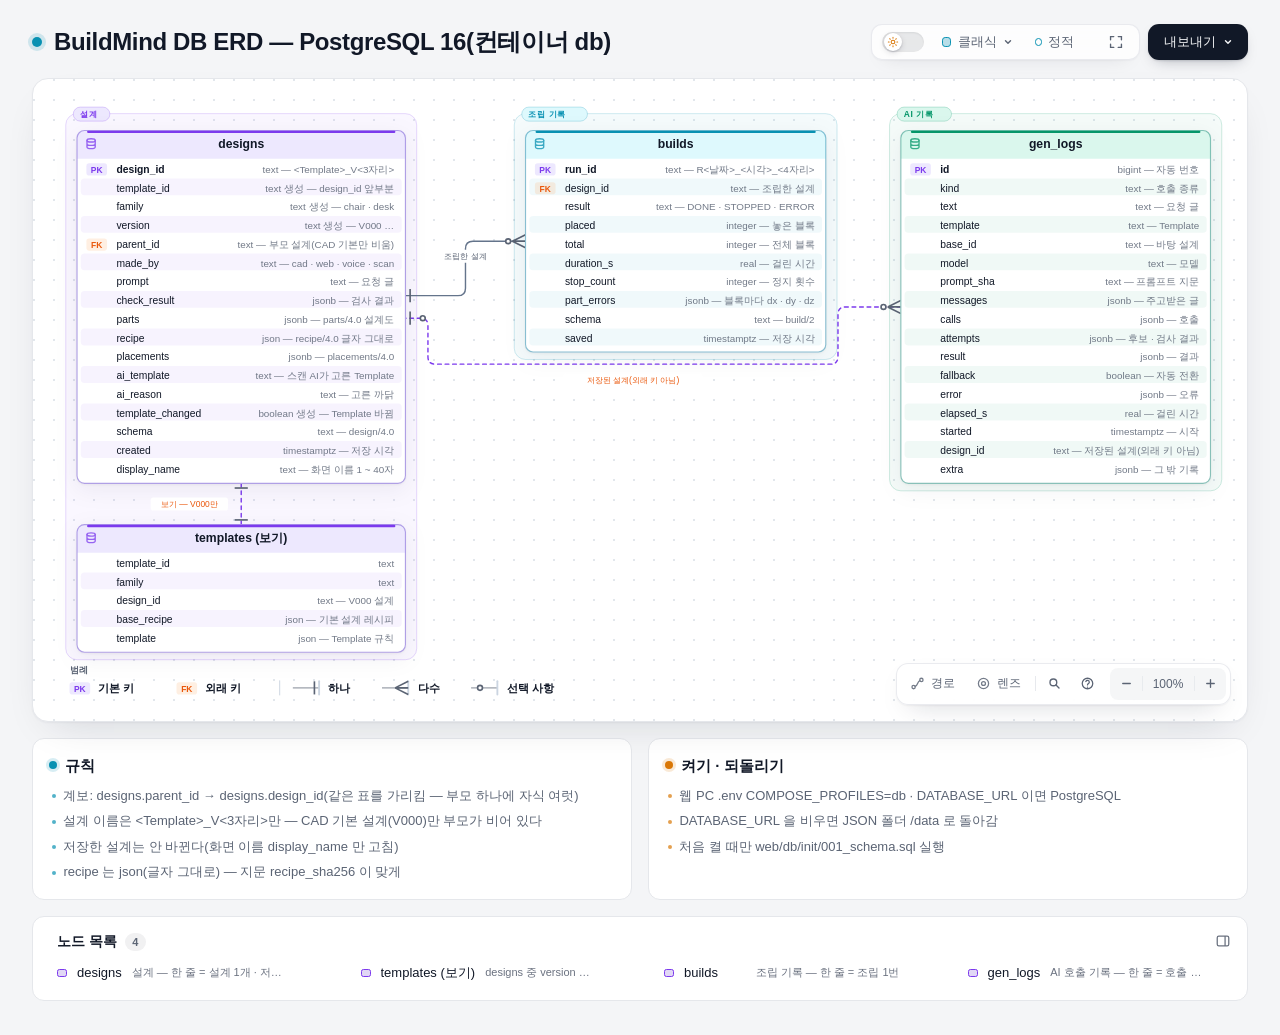
==== commit cf2b2f28: "docs: 아키파이 그림 3개도 한글 글꼴로 — 플로우차트와 같은 설정 (#200) ## 변경 내용 - 아키파이 그림 4개 중 플로우차트에만 있던 한글 글꼴 설정(`<style i" ====
--- a/docs/images/archify/DB_ERD_v1_101519.html
+++ b/docs/images/archify/DB_ERD_v1_101519.html
@@ -5040,7 +5040,7 @@
       svg [data-node-id], svg [data-edge-from], svg [data-detail], svg [data-detail-anchor], svg [data-legend-hit], svg { transition: none !important; }
     }
   </style>
-</head>
+<style id="bm-kr-font">/* BuildMind 10/16: 한글 노드 글자는 고정폭(JetBrains Mono) 대신 한글 글꼴로 — 글자 간격 · 굵기 고르게 */svg text, svg tspan { font-family: "Noto Sans KR", "Noto Sans CJK KR", "Malgun Gothic", "Apple SD Gothic Neo", sans-serif !important; }</style></head>
 <body>
   <!-- Toolbar: theme, live visual style, trace motion, presentation stage, and export.
        Motion appears only for trace-enabled artifacts and has no shortcut;
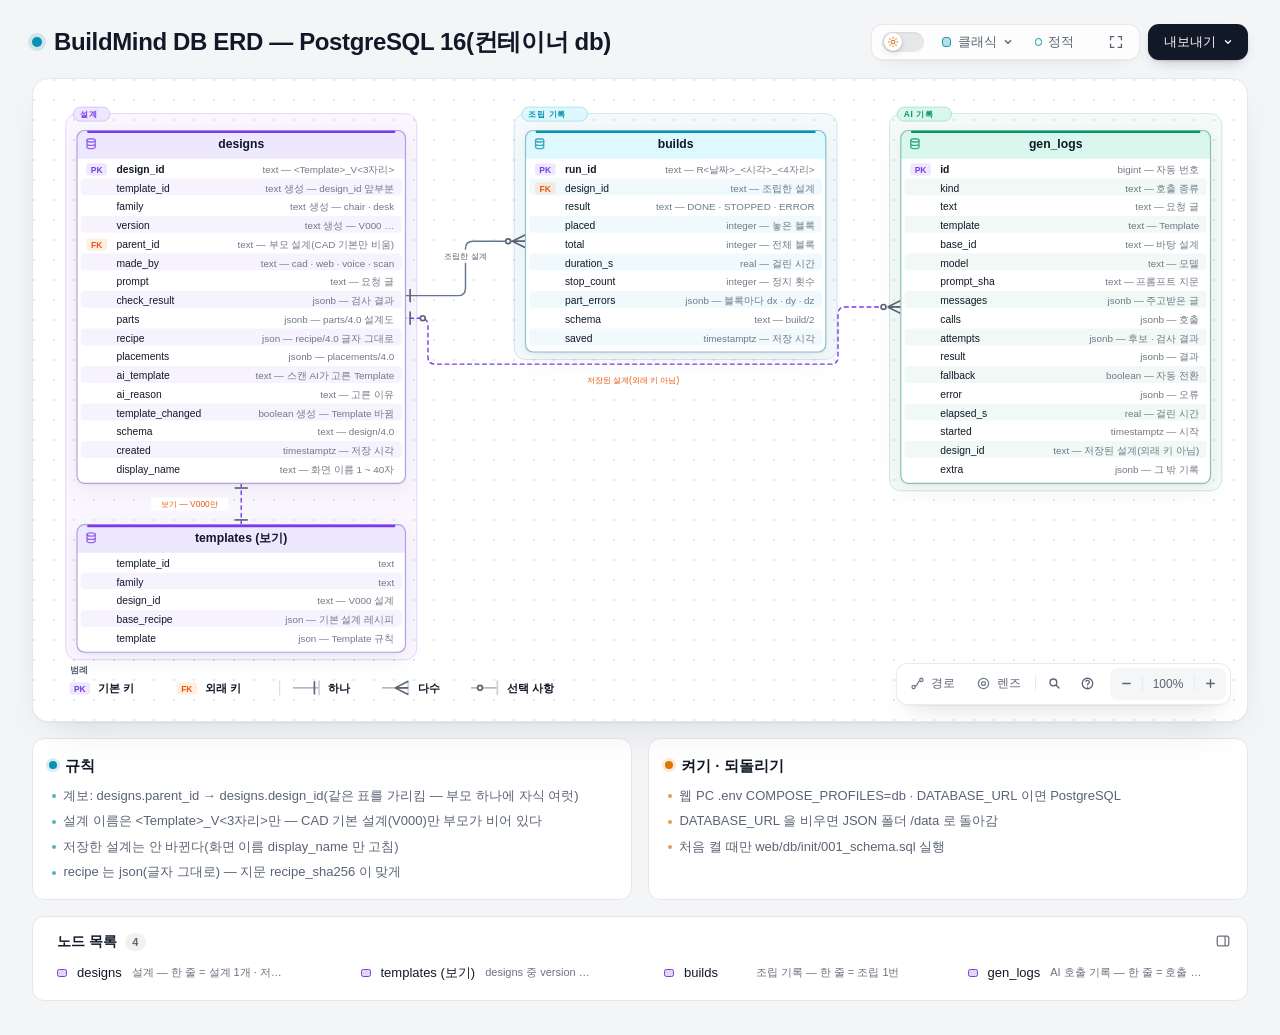
==== commit 9ba8ebef: "그림 표현 정리 — '다리' → '브리지' · '까닭' → '원인' · 'a / b' 표기 · MQTT 글자 가운데(마지막 점검) 팀 저장소 rokey9-d2/rokey_9_pjt" ====
--- a/docs/images/archify/DB_ERD_v1_101519.html
+++ b/docs/images/archify/DB_ERD_v1_101519.html
@@ -5382,7 +5382,7 @@
 
 
             <text data-detail="context" x="74" y="325" class="t-primary" font-size="11">ai_reason</text>
-            <text data-detail="context" x="370" y="325" class="er-type" font-size="10.5" text-anchor="end">text — 고른 까닭</text>
+            <text data-detail="context" x="370" y="325" class="er-type" font-size="10.5" text-anchor="end">text — 고른 이유</text>
           </g>
           <g data-detail="context" data-er-row="13">
             <line x1="32" y1="330" x2="382" y2="330" class="c-grid er-row-rule" stroke-width="0.5"/>
